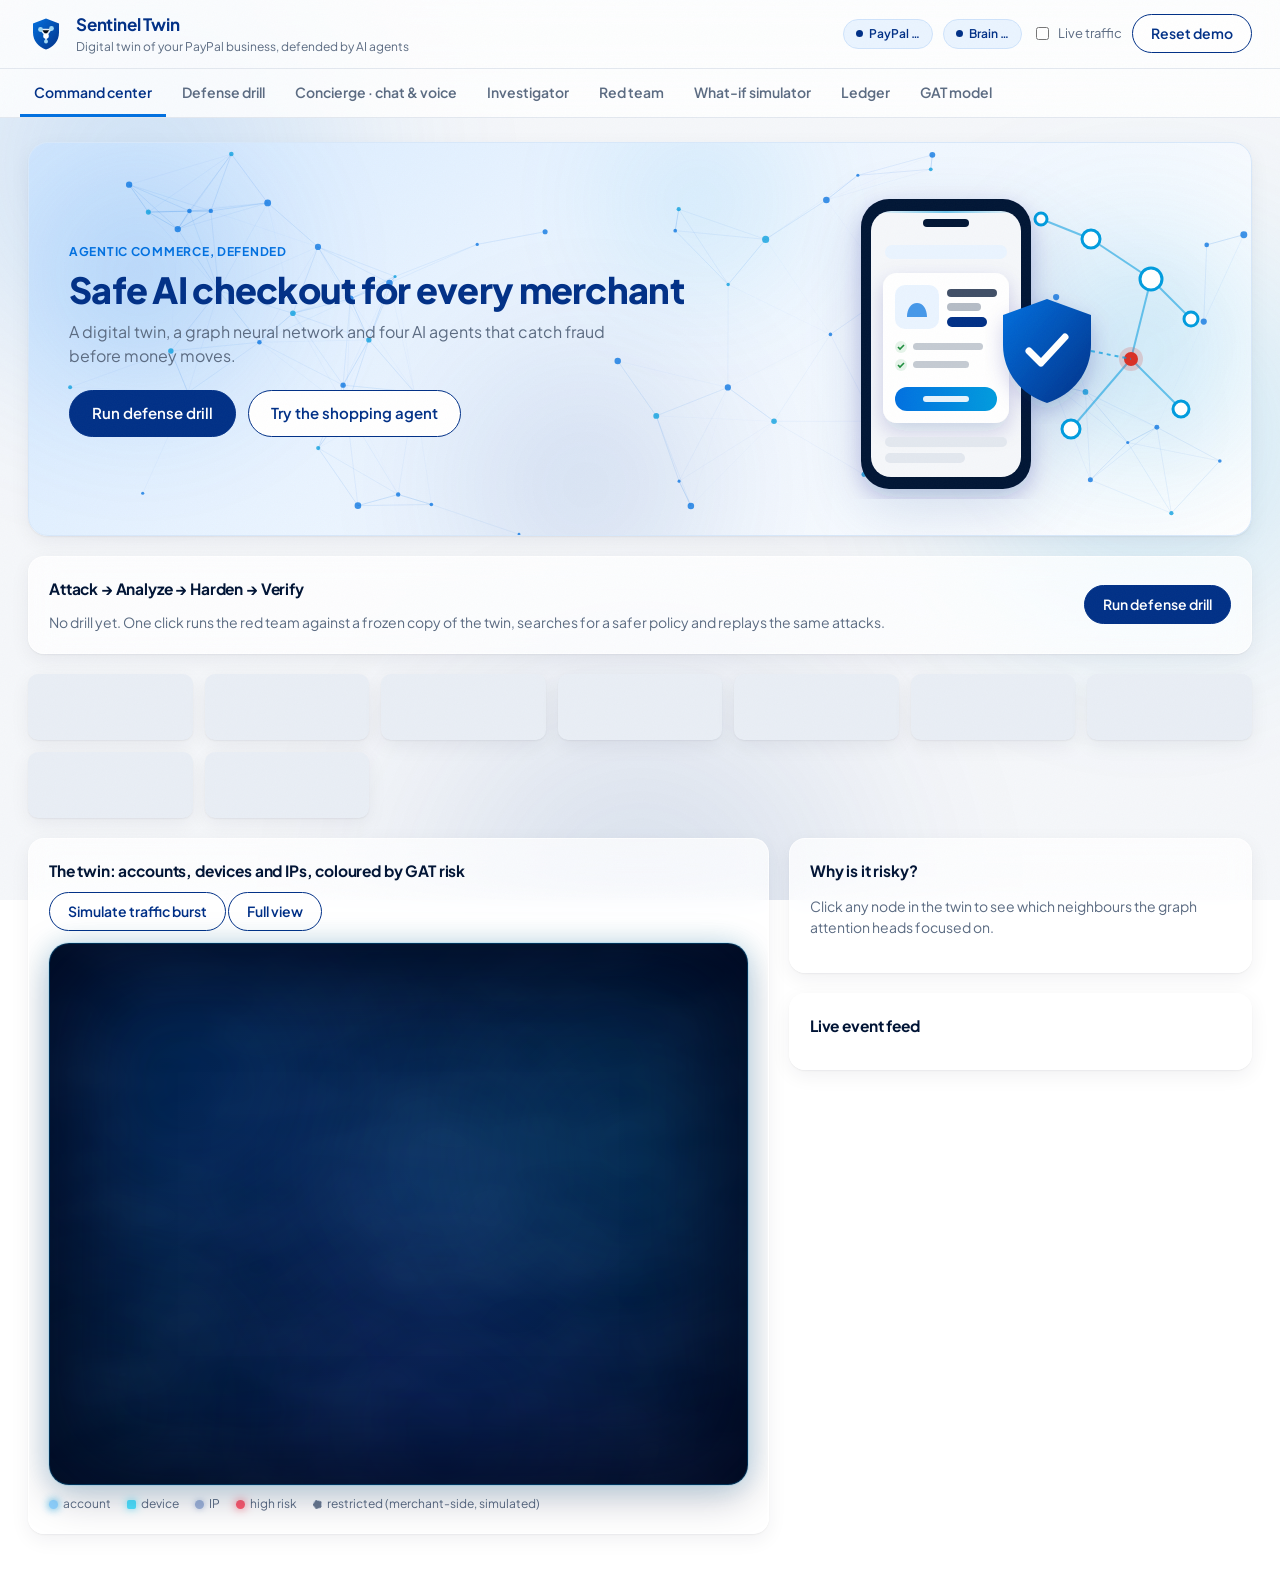
==== static/index.html @ 21243c69 "Twin graph: midnight blue fog panel, luminous nodes, coral mist under fraud rings, settled layout, g" ====
<!doctype html>
<html lang="en">
<head>
<meta charset="utf-8">
<meta name="viewport" content="width=device-width, initial-scale=1">
<title>Sentinel Twin</title>
<link rel="icon" href="data:image/svg+xml,<svg xmlns='http://www.w3.org/2000/svg' viewBox='0 0 32 32'><path d='M16 2 4 6.5v8.2C4 22.3 9.1 28 16 30c6.9-2 12-7.7 12-15.3V6.5Z' fill='%23003087'/><g stroke='%23fff' stroke-width='1.6'><path d='M11 12l5 6 5-7M16 18v5'/></g><g fill='%23009CDE'><circle cx='11' cy='12' r='2.2'/><circle cx='21' cy='11' r='2.2'/><circle cx='16' cy='18' r='2.4'/><circle cx='16' cy='23' r='1.8'/></g></svg>">
<link rel="preconnect" href="https://fonts.googleapis.com"><link rel="preconnect" href="https://fonts.gstatic.com" crossorigin>
<link rel="stylesheet" href="https://fonts.googleapis.com/css2?family=Plus+Jakarta+Sans:wght@400;500;600;700;800&display=swap">
<link rel="stylesheet" href="/static/vendor/ag-grid.css">
<link rel="stylesheet" href="/static/vendor/ag-theme-quartz.css">
<link rel="stylesheet" href="/static/style.css?v=9">
</head>
<body>
<div id="page-smoke" aria-hidden="true"><i></i><i></i><i></i></div>
<header class="top">
  <div class="brand"><svg class="logo" viewBox="0 0 36 36" aria-hidden="true"><defs><linearGradient id="lg-sh" x1="0" y1="0" x2="1" y2="1"><stop offset="0" stop-color="#0070E0"/><stop offset="1" stop-color="#003087"/></linearGradient></defs>
    <path d="M18 2.5 5 7.4v9.2C5 25 10.6 31.3 18 33.5 25.4 31.3 31 25 31 16.6V7.4Z" fill="url(#lg-sh)"/>
    <g stroke="#fff" stroke-width="1.6" stroke-linecap="round" opacity=".9"><path d="M12.5 13.5 18 20l5.5-7.5M18 20v5.5M12.5 13.5h11"/></g>
    <g fill="#9FD8F5"><circle cx="12.5" cy="13.5" r="2.4"/><circle cx="23.5" cy="12.5" r="2.4"/><circle cx="18" cy="25.5" r="2"/></g><circle cx="18" cy="20" r="2.8" fill="#fff"/></svg><div><b>Sentinel Twin</b><small>Digital twin of your PayPal business, defended by AI agents</small></div></div>
  <div class="badges">
    <span id="b-paypal" class="badge">PayPal …</span>
    <span id="b-brain" class="badge">Brain …</span>
    <label class="toggle"><input type="checkbox" id="auto"> Live traffic</label>
    <button class="ghost" id="btn-reset" title="Rebuild the twin from its seed and clear queues, checkouts and policy">Reset demo</button>
  </div>
</header>
<nav class="tabs" id="tabs">
  <button data-tab="command" class="active">Command center</button>
  <button data-tab="drill">Defense drill</button>
  <button data-tab="concierge">Concierge · chat &amp; voice</button>
  <button data-tab="investigator">Investigator</button>
  <button data-tab="redteam">Red team</button>
  <button data-tab="whatif">What-if simulator</button>
  <button data-tab="ledger">Ledger</button>
  <button data-tab="model">GAT model</button>
</nav>
<main>
<!-- COMMAND CENTER -->
<section id="tab-command" class="tab active">
  <div class="hero">
    <div class="hero-bg" aria-hidden="true"><div class="smoke"><i></i><i></i><i></i><i></i></div><canvas id="hero-net"></canvas></div>
    <div class="hero-copy">
      <span class="eyebrow">Agentic commerce, defended</span>
      <h1>Safe AI checkout for every merchant</h1>
      <p class="sub">A digital twin, a graph neural network and four AI agents that catch fraud before money moves.</p>
      <div class="row"><button id="hero-drill">Run defense drill</button><button class="ghost" id="hero-shop">Try the shopping agent</button></div>
      <div id="hero-proof"></div>
    </div>
    <svg class="hero-art" viewBox="0 0 420 320" role="img" aria-label="Illustration: a phone showing a checkout card, protected by a shield linked to a network of nodes">
      <defs>
        <linearGradient id="h-sh" x1="0" y1="0" x2="1" y2="1"><stop offset="0" stop-color="#0070E0"/><stop offset="1" stop-color="#003087"/></linearGradient>
        <linearGradient id="h-btn" x1="0" y1="0" x2="1" y2="0"><stop offset="0" stop-color="#0070E0"/><stop offset="1" stop-color="#009CDE"/></linearGradient>
        <filter id="h-shadow" x="-20%" y="-20%" width="140%" height="140%"><feDropShadow dx="0" dy="8" stdDeviation="10" flood-color="#003087" flood-opacity=".18"/></filter>
      </defs>
      <g stroke="#009CDE" stroke-width="2" opacity=".55" fill="none">
        <path d="M300 60 L360 100 L340 180 L390 230 M360 100 L400 140 M340 180 L280 250 M300 60 L250 40"/>
      </g>
      <g fill="#fff" stroke="#009CDE" stroke-width="3">
        <circle cx="300" cy="60" r="9"/><circle cx="360" cy="100" r="11"/><circle cx="400" cy="140" r="7"/><circle cx="390" cy="230" r="8"/><circle cx="280" cy="250" r="9"/><circle cx="250" cy="40" r="6"/>
      </g>
      <circle cx="340" cy="180" r="12" fill="#D93025" opacity=".18"/><circle cx="340" cy="180" r="7" fill="#D93025"/>
      <g filter="url(#h-shadow)">
        <rect x="70" y="20" width="170" height="290" rx="28" fill="#001435"/>
        <rect x="80" y="32" width="150" height="266" rx="20" fill="#F5F7FA"/>
        <rect x="132" y="40" width="46" height="8" rx="4" fill="#001435"/>
      </g>
      <rect x="94" y="66" width="122" height="14" rx="7" fill="#EAF4FF"/>
      <g filter="url(#h-shadow)"><rect x="92" y="94" width="126" height="150" rx="14" fill="#fff"/></g>
      <rect x="104" y="106" width="44" height="44" rx="10" fill="#EAF4FF"/>
      <path d="M116 138c0-8 4-14 10-14s10 6 10 14z M120 124h12" fill="#0070E0" opacity=".7"/>
      <rect x="156" y="110" width="50" height="8" rx="4" fill="#001435" opacity=".75"/>
      <rect x="156" y="124" width="34" height="8" rx="4" fill="#5B6B82" opacity=".45"/>
      <rect x="156" y="138" width="40" height="10" rx="5" fill="#003087"/>
      <g font-family="Plus Jakarta Sans, sans-serif" font-size="9" fill="#1E8E3E">
        <circle cx="110" cy="168" r="6" fill="#E6F4EA"/><path d="M107 168l2 2 4-4" stroke="#1E8E3E" stroke-width="1.6" fill="none"/>
        <rect x="122" y="164" width="70" height="7" rx="3.5" fill="#5B6B82" opacity=".35"/>
        <circle cx="110" cy="186" r="6" fill="#E6F4EA"/><path d="M107 186l2 2 4-4" stroke="#1E8E3E" stroke-width="1.6" fill="none"/>
        <rect x="122" y="182" width="56" height="7" rx="3.5" fill="#5B6B82" opacity=".35"/>
      </g>
      <rect x="104" y="208" width="102" height="24" rx="12" fill="url(#h-btn)"/>
      <rect x="132" y="217" width="46" height="6" rx="3" fill="#fff" opacity=".9"/>
      <rect x="94" y="258" width="122" height="10" rx="5" fill="#E3E8EF"/>
      <rect x="94" y="274" width="80" height="10" rx="5" fill="#E3E8EF"/>
      <g filter="url(#h-shadow)" transform="translate(212 120)">
        <path d="M44 0 0 16v30c0 28 19 50 44 58 25-8 44-30 44-58V16Z" fill="url(#h-sh)"/>
        <path d="M26 52l12 12 24-26" stroke="#fff" stroke-width="7" stroke-linecap="round" stroke-linejoin="round" fill="none"/>
      </g>
      <path d="M300 172 L340 180" stroke="#009CDE" stroke-width="2" stroke-dasharray="4 4" opacity=".7"/>
    
      <defs><linearGradient id="h-scan" x1="0" y1="0" x2="1" y2="0"><stop offset="0" stop-color="#009CDE" stop-opacity="0"/><stop offset=".5" stop-color="#009CDE" stop-opacity=".55"/><stop offset="1" stop-color="#009CDE" stop-opacity="0"/></linearGradient>
        <clipPath id="h-clip"><rect x="80" y="32" width="150" height="266" rx="20"/></clipPath></defs>
      <g clip-path="url(#h-clip)"><g class="scan"><rect x="80" y="0" width="150" height="34" fill="url(#h-scan)"/><rect x="80" y="17" width="150" height="1.5" fill="#009CDE"/></g></g>
    </svg>
  </div>
  <div class="card" id="loop-card"><div class="skel line"></div><div class="skel line short"></div></div>
  <div class="kpis" id="kpis"><div class="kpi skel"></div><div class="kpi skel"></div><div class="kpi skel"></div><div class="kpi skel"></div><div class="kpi skel"></div><div class="kpi skel"></div><div class="kpi skel"></div><div class="kpi skel"></div><div class="kpi skel"></div></div>
  <div class="grid2">
    <div class="card graphcard">
      <div class="cardhead"><h3>The twin: accounts, devices and IPs, coloured by GAT risk</h3>
        <div><button class="ghost" id="btn-burst">Simulate traffic burst</button> <button class="ghost" id="btn-reset-graph">Full view</button></div></div>
      <div class="graphwrap"><div class="fog" aria-hidden="true"><i></i><i></i><i></i><i></i><i></i></div><svg class="wisp" aria-hidden="true"><filter id="wisp-f"><feTurbulence type="fractalNoise" baseFrequency=".006 .012" numOctaves="3" seed="7"/><feColorMatrix values="0 0 0 0 .25  0 0 0 0 .55  0 0 0 0 1  0 0 0 .55 -.12"/></filter><rect width="100%" height="100%" filter="url(#wisp-f)"/></svg><div id="graph"></div><div class="vignette" aria-hidden="true"></div></div>
      <div class="legend"><span><i class="dot acc"></i>account</span><span><i class="dot dev"></i>device</span><span><i class="dot ip"></i>IP</span><span><i class="dot hot"></i>high risk</span><span><i class="dot frozen"></i>restricted (merchant-side, simulated)</span></div>
    </div>
    <div class="side">
      <div class="card" id="explain-card"><h3>Why is it risky?</h3><p class="muted">Click any node in the twin to see which neighbours the graph attention heads focused on.</p></div>
      <div class="card feedcard"><h3>Live event feed</h3><ul id="feed"></ul></div>
    </div>
  </div>
</section>

<!-- DEFENSE DRILL -->
<section id="tab-drill" class="tab">
  <div class="tabhero"><div><h2>Defense drill</h2><p>Attack a frozen copy of the twin, search for a safer policy, then replay the same attacks to prove it.</p></div><svg viewBox="0 0 170 96" role="img" aria-label="Attacker blocked by a shield, then a check mark">
<circle cx="28" cy="48" r="20" fill="#EAF4FF"/><circle cx="28" cy="40" r="7" fill="#D93025"/><path d="M15 64c2-10 7-14 13-14s11 4 13 14z" fill="#D93025" opacity=".85"/>
<path d="M52 48h22" stroke="#D93025" stroke-width="3" stroke-dasharray="4 4"/><path d="M70 42l8 6-8 6" fill="none" stroke="#D93025" stroke-width="3"/>
<path d="M98 14 78 21v16c0 15 9 26 20 30 11-4 20-15 20-30V21z" fill="#003087"/><path d="M98 22 86 26v11c0 9 5 16 12 19z" fill="#0070E0" opacity=".7"/>
<path d="M120 48h14" stroke="#009CDE" stroke-width="3"/><circle cx="150" cy="48" r="16" fill="#E6F4EA"/><path d="M143 48l5 5 9-10" fill="none" stroke="#1E8E3E" stroke-width="4" stroke-linecap="round" stroke-linejoin="round"/></svg></div>
  <div class="card drill-hero"><div class="cardhead"><div><h3>Defense drill <span class="tag synth">Synthetic attack traffic</span> <span class="tag">Policy hardening</span></h3>
    <p class="muted">One click: the red team attacks a frozen copy of the twin, the simulator searches 216 policies while pricing false positives, then the <b>same</b> seeded attacks are replayed under the winner. Live traffic is untouched until you apply.</p></div>
    <div class="row"><button id="btn-drill" class="big">Run defense drill</button><button class="ghost" id="btn-drill-apply" disabled>Apply hardened policy to live</button><button class="ghost" id="btn-drill-rollback" disabled>Roll back</button></div></div>
    <p class="muted" id="drill-status"></p></div>
  <div class="card drill-step" id="ds-1"><h3>1 · Red team attacks</h3><div id="d-attacks"></div></div>
  <div class="card drill-step" id="ds-2"><h3>2 · Simulator searches</h3><p id="d-search" class="muted"></p><div id="d-cands"></div></div>
  <div class="card drill-step" id="ds-3"><h3>3 · Same attack replayed</h3><div id="d-verify"></div><p id="d-fresh" class="muted"></p></div>
  <div class="card drill-step" id="ds-4"><h3>4 · Scorecard</h3><div class="kpis big" id="d-kpis"></div>
    <div class="drill-chart"><canvas id="d-chart" height="200"></canvas></div>
    <p class="muted">Remaining leak: synthetic-identity warm-up orders under $60 look like normal shopping; catching them would cost more good customers than they're worth.</p></div>
  <div class="card drill-step" id="ds-5"><h3>5 · Why a graph? Rules only vs GAT</h3>
    <p class="muted">The same orders replayed through three engines. Intercepted = blocked or sent to review. Synthetic attack traffic.</p>
    <div id="d-engines"></div>
    <div class="drill-chart"><canvas id="d-cmp-chart" height="220"></canvas></div>
    <div id="d-byattack"></div><p class="muted" id="d-auc"></p></div>
</section>

<!-- CONCIERGE -->
<section id="tab-concierge" class="tab">
  <div class="tabhero"><div><h2>Concierge · chat & voice</h2><p>Shop and pay with PayPal in ten Indian languages. Spending limits are enforced in code, not by the model.</p></div><svg viewBox="0 0 170 96" role="img" aria-label="Chat bubble with Indian language glyphs and a shopping bag">
<path d="M12 14h96a12 12 0 0 1 12 12v34a12 12 0 0 1-12 12H48l-18 16v-16H12A12 12 0 0 1 0 60V26a12 12 0 0 1 12-12z" fill="#0070E0" transform="translate(4 0)"/>
<text x="20" y="52" font-family="Noto Sans, sans-serif" font-size="22" font-weight="700" fill="#fff">अ த ক</text>
<path d="M124 38h36l-4 46h-28z" fill="#003087"/><path d="M134 38v-6a8 8 0 0 1 16 0v6" fill="none" stroke="#003087" stroke-width="3.5"/><circle cx="142" cy="60" r="6" fill="#009CDE"/></svg></div>
  <div class="grid2">
    <div class="card chat">
      <div class="cardhead"><h3>Talk to Sentinel</h3>
        <div class="row"><select id="lang"></select>
        <label class="toggle"><input type="checkbox" id="speak" checked> Speak replies</label></div></div>
      <div id="messages"></div>
      <div id="paypal-slot"></div>
      <div class="composer">
        <button id="mic" class="mic" title="Hold to talk">🎙</button>
        <input id="msg" placeholder="Try: buy a gift for a coffee lover under $40 · or · investigate the riskiest account · or · run the red team">
        <button id="send">Send</button>
      </div>
      <div class="chips" id="chips"></div>
    </div>
    <div class="side">
      <div class="card"><h3>Spending mandate <small class="muted">enforced in code, not by the model</small></h3>
        <div class="form">
          <label>Per-order limit $<input type="number" id="m-order"></label>
          <label>Monthly budget $<input type="number" id="m-budget"></label>
          <label>Blocked categories<input id="m-blocked"></label>
          <div class="row"><button id="m-save" class="ghost">Save mandate</button><span id="m-spent" class="muted"></span></div>
        </div>
      </div>
      <div class="card"><h3>Agent trace</h3><ol id="trace" class="trace"></ol></div>
    </div>
  </div>
</section>

<!-- INVESTIGATOR -->
<section id="tab-investigator" class="tab">
  <div class="tabhero"><div><h2>Investigator</h2><p>An AI analyst that follows shared devices and IPs through the graph and proposes actions for human approval.</p></div><svg viewBox="0 0 170 96" role="img" aria-label="Magnifier over connected nodes">
<g stroke="#009CDE" stroke-width="2" opacity=".7"><path d="M20 30 50 50 30 75M50 50 85 30 110 55M85 30 75 12M110 55 140 40"/></g>
<g fill="#fff" stroke="#0070E0" stroke-width="2.5"><circle cx="20" cy="30" r="6"/><circle cx="30" cy="75" r="6"/><circle cx="75" cy="12" r="5"/><circle cx="140" cy="40" r="6"/></g>
<circle cx="50" cy="50" r="7" fill="#D93025"/><circle cx="85" cy="30" r="7" fill="#D93025"/><circle cx="110" cy="55" r="6" fill="#0070E0"/>
<circle cx="80" cy="42" r="26" fill="#EAF4FF" fill-opacity=".55" stroke="#003087" stroke-width="5"/><path d="M99 61l22 22" stroke="#003087" stroke-width="9" stroke-linecap="round"/></svg></div>
  <div class="grid2">
    <div class="card"><div class="cardhead"><h3>Accounts ranked by GAT risk</h3>
      <button id="btn-investigate-top">Investigate riskiest</button></div>
      <div id="acc-grid" class="ag-theme-quartz gridbox"></div></div>
    <div class="side">
      <div class="card"><div class="cardhead"><h3>Review queue <small class="muted">human approval</small></h3>
        <label class="toggle">Reviewer <input id="reviewer" value="merchant" style="width:110px"></label></div>
        <p class="muted">The investigator only proposes refunds and merchant-side restrictions (simulated in the twin, not a PayPal account freeze). Held agent checkouts wait here too. Nothing runs until you approve.</p>
        <div id="review-queue"></div>
        <details><summary class="muted">Audit trail</summary><div id="review-audit"></div></details></div>
      <div class="card"><h3>Case reports</h3><div id="cases"></div></div>
      <div class="card"><h3>Investigator trace</h3><ol id="inv-trace" class="trace"></ol></div>
    </div>
  </div>
</section>

<!-- RED TEAM -->
<section id="tab-redteam" class="tab">
  <div class="tabhero"><div><h2>Adaptive red team</h2><p>An attacker agent that probes the twin, learns what was intercepted and changes tactics. Synthetic traffic only.</p></div><svg viewBox="0 0 170 96" role="img" aria-label="Hooded figure next to a target">
<circle cx="120" cy="48" r="38" fill="none" stroke="#D93025" stroke-width="2" opacity=".35"/><circle cx="120" cy="48" r="26" fill="none" stroke="#D93025" stroke-width="2" opacity=".55"/><circle cx="120" cy="48" r="13" fill="none" stroke="#D93025" stroke-width="2.5"/><circle cx="120" cy="48" r="4" fill="#D93025"/>
<path d="M120 4v14M120 78v14M76 48h14M150 48h14" stroke="#D93025" stroke-width="2"/>
<path d="M18 92c0-26 10-40 26-46-10-4-14-14-12-24 2-12 12-18 22-18s20 6 22 18c2 10-2 20-12 24 16 6 26 20 26 46z" fill="#003087"/>
<ellipse cx="54" cy="30" rx="11" ry="13" fill="#001435"/><circle cx="50" cy="31" r="1.8" fill="#009CDE"/><circle cx="58" cy="31" r="1.8" fill="#009CDE"/></svg></div>
  <div class="card"><div class="cardhead"><h3>Adaptive red team <span class="tag synth">Synthetic attack traffic</span></h3>
    <div><button id="btn-campaign">Launch adaptive campaign</button></div></div>
    <p class="muted">The red team attacks a sandboxed fork of the twin, watches what got intercepted (blocked or sent to review), then changes tactics to evade. Nothing touches live state.</p>
    <div class="kpis" id="rt-score"></div>
  </div>
  <div class="grid2">
    <div class="card"><h3>Attack playbooks <small class="muted">tune and fire one by hand</small></h3><div id="attacks" class="attacks"></div>
      <h3>Results</h3><div id="rt-grid" class="ag-theme-quartz gridbox small"></div></div>
    <div class="side">
      <div class="card"><h3>Red team report</h3><div id="rt-report" class="report muted">No campaign yet.</div>
        <button class="ghost" id="btn-to-whatif">Test a hardened policy in the what-if simulator →</button></div>
      <div class="card"><h3>Red team trace</h3><ol id="rt-trace" class="trace"></ol></div>
    </div>
  </div>
</section>

<!-- WHAT IF -->
<section id="tab-whatif" class="tab">
  <div class="tabhero"><div><h2>What-if simulator</h2><p>Replay traffic and attacks under a proposed policy before you touch the live one.</p></div><svg viewBox="0 0 170 96" role="img" aria-label="Policy sliders next to a bar chart">
<g stroke="#CBD5E1" stroke-width="4" stroke-linecap="round"><path d="M10 22h60M10 48h60M10 74h60"/></g>
<g stroke="#0070E0" stroke-width="4" stroke-linecap="round"><path d="M10 22h38M10 48h18M10 74h48"/></g>
<g fill="#fff" stroke="#003087" stroke-width="3"><circle cx="48" cy="22" r="6"/><circle cx="28" cy="48" r="6"/><circle cx="58" cy="74" r="6"/></g>
<rect x="88" y="10" width="76" height="78" rx="10" fill="#fff" stroke="#EAF4FF" stroke-width="2"/>
<rect x="98" y="52" width="10" height="28" rx="3" fill="#003087"/><rect x="112" y="40" width="10" height="40" rx="3" fill="#009CDE"/><rect x="128" y="58" width="10" height="22" rx="3" fill="#003087"/><rect x="142" y="26" width="10" height="54" rx="3" fill="#009CDE"/></svg></div>
  <div class="grid2">
    <div class="card"><h3>Policy under test</h3>
      <div class="form" id="policy-form"></div>
      <label class="toggle"><input type="checkbox" id="wi-rt" checked> Include the latest red-team attack traffic</label>
      <div class="row"><button id="btn-whatif">Run simulation on the twin</button><button class="ghost" id="btn-apply">Apply to live policy</button></div>
      <p class="muted" id="wi-note"></p>
    </div>
    <div class="card"><h3>Current vs proposed policy</h3><canvas id="wi-chart" height="220"></canvas><div class="kpis" id="wi-kpis"></div></div>
  </div>
</section>

<!-- LEDGER -->
<section id="tab-ledger" class="tab">
  <div class="tabhero"><div><h2>Ledger</h2><p>Every order mirrored into the twin, every agent checkout and every PayPal API call.</p></div><svg viewBox="0 0 170 96" role="img" aria-label="A stack of receipts">
<g transform="translate(40 6)"><rect x="16" y="0" width="70" height="80" rx="8" fill="#EAF4FF" stroke="#009CDE" stroke-width="2" transform="rotate(8 50 40)"/>
<rect x="8" y="4" width="70" height="80" rx="8" fill="#fff" stroke="#009CDE" stroke-width="2" transform="rotate(-5 43 44)"/>
<rect x="12" y="6" width="70" height="82" rx="8" fill="#fff" stroke="#0070E0" stroke-width="2.5"/>
<rect x="22" y="18" width="36" height="6" rx="3" fill="#003087"/><g fill="#CBD5E1"><rect x="22" y="32" width="50" height="5" rx="2.5"/><rect x="22" y="43" width="44" height="5" rx="2.5"/><rect x="22" y="54" width="48" height="5" rx="2.5"/></g>
<rect x="22" y="68" width="30" height="8" rx="4" fill="#0070E0"/><circle cx="66" cy="72" r="8" fill="#E6F4EA"/><path d="M62 72l3 3 5-6" fill="none" stroke="#1E8E3E" stroke-width="2.5"/></g></svg></div>
  <div class="card"><div class="cardhead"><h3>Orders mirrored in the twin</h3><input id="ord-filter" placeholder="Filter…"></div>
    <div id="ord-grid" class="ag-theme-quartz gridbox tall"></div></div>
  <div class="grid2">
    <div class="card"><h3>PayPal checkouts created by the agent</h3><div id="co-grid" class="ag-theme-quartz gridbox small"></div></div>
    <div class="card"><h3>PayPal API calls</h3><div id="api-grid" class="ag-theme-quartz gridbox small"></div></div>
  </div>
</section>

<!-- MODEL -->
<section id="tab-model" class="tab">
  <div class="grid2">
    <div class="card"><div class="cardhead"><h3>Graph attention network</h3><button class="ghost" id="btn-retrain">Retrain on the live twin</button></div>
      <div class="kpis" id="model-kpis"></div>
      <canvas id="train-chart" height="200"></canvas></div>
    <div class="card"><h3>How it works</h3>
      <ol class="explain">
        <li><b>Mirror.</b> Every buyer, device, IP and merchant becomes a node. Orders from PayPal checkout and webhooks add edges, so the twin is always a copy of the live business.</li>
        <li><b>Attend.</b> A 2-layer GAT (4 attention heads, then 1) learns how much each neighbour matters. A new account sharing a device with a known ring lights up even if it looks clean on its own.</li>
        <li><b>Decide.</b> GAT risk is combined with transaction signals (new device, geo mismatch, spend spike, velocity) into approve, review or block before the PayPal order is created.</li>
        <li><b>Attack.</b> The red team forks the twin and adapts attacks until something gets through.</li>
        <li><b>Rehearse.</b> The what-if simulator replays traffic and attacks under a proposed policy, so you change the real one with evidence.</li>
      </ol>
      <p class="muted">Written from scratch in NumPy with hand-derived backprop; tests check every gradient against finite differences.</p>
    </div>
  </div>
</section>
</main>
<div id="modal" class="modal" hidden><div class="modal-box"><div class="cardhead"><h3 id="modal-title">Decision receipt</h3>
  <button class="ghost" id="modal-close">Close</button></div><div id="modal-body"></div></div></div>
<script src="/static/vendor/vis-network.min.js"></script>
<script src="/static/vendor/ag-grid-community.min.js"></script>
<script src="/static/vendor/chart.umd.min.js"></script>
<script src="/static/vendor/marked.min.js"></script>
<script src="/static/vendor/purify.min.js"></script>
<script src="/static/app.js?v=9"></script>
<script src="/static/drill.js?v=9"></script>
<script src="/static/receipts.js?v=9"></script>
<script src="/static/review.js?v=9"></script>
<script src="/static/fx.js?v=9"></script>
</body>
</html>
---- static/vendor/ag-grid.css ----
body {
  --ag-legacy-styles-loaded: "true";
}

.ag-icon {
  font-family: var(--ag-icon-font-family);
  font-weight: var(--ag-icon-font-weight);
  color: var(--ag-icon-font-color);
  font-size: var(--ag-icon-size);
  line-height: var(--ag-icon-size);
  font-style: normal;
  font-variant: normal;
  text-transform: none;
  -webkit-font-smoothing: antialiased;
  -moz-osx-font-smoothing: grayscale;
  width: var(--ag-icon-size);
  height: var(--ag-icon-size);
  position: relative;
}
.ag-icon::before {
  content: "";
  font-family: inherit;
}
.ag-icon::after {
  background: transparent var(--ag-icon-image, none) center/contain no-repeat;
  display: var(--ag-icon-image-display);
  opacity: var(--ag-icon-image-opacity, 0.9);
  position: absolute;
  inset: 0;
  content: "";
}

.ag-icon-aggregation {
  font-family: var(--ag-icon-font-family-aggregation, var(--ag-icon-font-family));
  font-weight: var(--ag-icon-font-weight-aggregation, var(--ag-icon-font-weight));
  color: var(--ag-icon-font-color-aggregation, var(--ag-icon-font-color));
}

.ag-icon-aggregation::before {
  content: var(--ag-icon-font-code-aggregation, "\f101");
  display: var(--ag-icon-font-display-aggregation, var(--ag-icon-font-display));
}

.ag-icon-aggregation::after {
  background-image: var(--ag-icon-image-aggregation, var(--ag-icon-image));
  display: var(--ag-icon-image-display-aggregation, var(--ag-icon-image-display));
  opacity: var(--ag-icon-image-opacity-aggregation, var(--ag-icon-image-opacity, 0.9));
}

.ag-icon-arrows {
  font-family: var(--ag-icon-font-family-arrows, var(--ag-icon-font-family));
  font-weight: var(--ag-icon-font-weight-arrows, var(--ag-icon-font-weight));
  color: var(--ag-icon-font-color-arrows, var(--ag-icon-font-color));
}

.ag-icon-arrows::before {
  content: var(--ag-icon-font-code-arrows, "\f102");
  display: var(--ag-icon-font-display-arrows, var(--ag-icon-font-display));
}

.ag-icon-arrows::after {
  background-image: var(--ag-icon-image-arrows, var(--ag-icon-image));
  display: var(--ag-icon-image-display-arrows, var(--ag-icon-image-display));
  opacity: var(--ag-icon-image-opacity-arrows, var(--ag-icon-image-opacity, 0.9));
}

.ag-icon-asc {
  font-family: var(--ag-icon-font-family-asc, var(--ag-icon-font-family));
  font-weight: var(--ag-icon-font-weight-asc, var(--ag-icon-font-weight));
  color: var(--ag-icon-font-color-asc, var(--ag-icon-font-color));
}

.ag-icon-asc::before {
  content: var(--ag-icon-font-code-asc, "\f103");
  display: var(--ag-icon-font-display-asc, var(--ag-icon-font-display));
}

.ag-icon-asc::after {
  background-image: var(--ag-icon-image-asc, var(--ag-icon-image));
  display: var(--ag-icon-image-display-asc, var(--ag-icon-image-display));
  opacity: var(--ag-icon-image-opacity-asc, var(--ag-icon-image-opacity, 0.9));
}

.ag-icon-cancel {
  font-family: var(--ag-icon-font-family-cancel, var(--ag-icon-font-family));
  font-weight: var(--ag-icon-font-weight-cancel, var(--ag-icon-font-weight));
  color: var(--ag-icon-font-color-cancel, var(--ag-icon-font-color));
}

.ag-icon-cancel::before {
  content: var(--ag-icon-font-code-cancel, "\f104");
  display: var(--ag-icon-font-display-cancel, var(--ag-icon-font-display));
}

.ag-icon-cancel::after {
  background-image: var(--ag-icon-image-cancel, var(--ag-icon-image));
  display: var(--ag-icon-image-display-cancel, var(--ag-icon-image-display));
  opacity: var(--ag-icon-image-opacity-cancel, var(--ag-icon-image-opacity, 0.9));
}

.ag-icon-chart {
  font-family: var(--ag-icon-font-family-chart, var(--ag-icon-font-family));
  font-weight: var(--ag-icon-font-weight-chart, var(--ag-icon-font-weight));
  color: var(--ag-icon-font-color-chart, var(--ag-icon-font-color));
}

.ag-icon-chart::before {
  content: var(--ag-icon-font-code-chart, "\f105");
  display: var(--ag-icon-font-display-chart, var(--ag-icon-font-display));
}

.ag-icon-chart::after {
  background-image: var(--ag-icon-image-chart, var(--ag-icon-image));
  display: var(--ag-icon-image-display-chart, var(--ag-icon-image-display));
  opacity: var(--ag-icon-image-opacity-chart, var(--ag-icon-image-opacity, 0.9));
}

.ag-icon-checkbox-checked {
  font-family: var(--ag-icon-font-family-checkbox-checked, var(--ag-icon-font-family));
  font-weight: var(--ag-icon-font-weight-checkbox-checked, var(--ag-icon-font-weight));
  color: var(--ag-icon-font-color-checkbox-checked, var(--ag-icon-font-color));
}

.ag-icon-checkbox-checked::before {
  content: var(--ag-icon-font-code-checkbox-checked, "\f106");
  display: var(--ag-icon-font-display-checkbox-checked, var(--ag-icon-font-display));
}

.ag-icon-checkbox-checked::after {
  background-image: var(--ag-icon-image-checkbox-checked, var(--ag-icon-image));
  display: var(--ag-icon-image-display-checkbox-checked, var(--ag-icon-image-display));
  opacity: var(--ag-icon-image-opacity-checkbox-checked, var(--ag-icon-image-opacity, 0.9));
}

.ag-icon-checkbox-indeterminate {
  font-family: var(--ag-icon-font-family-checkbox-indeterminate, var(--ag-icon-font-family));
  font-weight: var(--ag-icon-font-weight-checkbox-indeterminate, var(--ag-icon-font-weight));
  color: var(--ag-icon-font-color-checkbox-indeterminate, var(--ag-icon-font-color));
}

.ag-icon-checkbox-indeterminate::before {
  content: var(--ag-icon-font-code-checkbox-indeterminate, "\f107");
  display: var(--ag-icon-font-display-checkbox-indeterminate, var(--ag-icon-font-display));
}

.ag-icon-checkbox-indeterminate::after {
  background-image: var(--ag-icon-image-checkbox-indeterminate, var(--ag-icon-image));
  display: var(--ag-icon-image-display-checkbox-indeterminate, var(--ag-icon-image-display));
  opacity: var(--ag-icon-image-opacity-checkbox-indeterminate, var(--ag-icon-image-opacity, 0.9));
}

.ag-icon-checkbox-unchecked {
  font-family: var(--ag-icon-font-family-checkbox-unchecked, var(--ag-icon-font-family));
  font-weight: var(--ag-icon-font-weight-checkbox-unchecked, var(--ag-icon-font-weight));
  color: var(--ag-icon-font-color-checkbox-unchecked, var(--ag-icon-font-color));
}

.ag-icon-checkbox-unchecked::before {
  content: var(--ag-icon-font-code-checkbox-unchecked, "\f108");
  display: var(--ag-icon-font-display-checkbox-unchecked, var(--ag-icon-font-display));
}

.ag-icon-checkbox-unchecked::after {
  background-image: var(--ag-icon-image-checkbox-unchecked, var(--ag-icon-image));
  display: var(--ag-icon-image-display-checkbox-unchecked, var(--ag-icon-image-display));
  opacity: var(--ag-icon-image-opacity-checkbox-unchecked, var(--ag-icon-image-opacity, 0.9));
}

.ag-icon-color-picker {
  font-family: var(--ag-icon-font-family-color-picker, var(--ag-icon-font-family));
  font-weight: var(--ag-icon-font-weight-color-picker, var(--ag-icon-font-weight));
  color: var(--ag-icon-font-color-color-picker, var(--ag-icon-font-color));
}

.ag-icon-color-picker::before {
  content: var(--ag-icon-font-code-color-picker, "\f109");
  display: var(--ag-icon-font-display-color-picker, var(--ag-icon-font-display));
}

.ag-icon-color-picker::after {
  background-image: var(--ag-icon-image-color-picker, var(--ag-icon-image));
  display: var(--ag-icon-image-display-color-picker, var(--ag-icon-image-display));
  opacity: var(--ag-icon-image-opacity-color-picker, var(--ag-icon-image-opacity, 0.9));
}

.ag-icon-columns {
  font-family: var(--ag-icon-font-family-columns, var(--ag-icon-font-family));
  font-weight: var(--ag-icon-font-weight-columns, var(--ag-icon-font-weight));
  color: var(--ag-icon-font-color-columns, var(--ag-icon-font-color));
}

.ag-icon-columns::before {
  content: var(--ag-icon-font-code-columns, "\f10a");
  display: var(--ag-icon-font-display-columns, var(--ag-icon-font-display));
}

.ag-icon-columns::after {
  background-image: var(--ag-icon-image-columns, var(--ag-icon-image));
  display: var(--ag-icon-image-display-columns, var(--ag-icon-image-display));
  opacity: var(--ag-icon-image-opacity-columns, var(--ag-icon-image-opacity, 0.9));
}

.ag-icon-contracted {
  font-family: var(--ag-icon-font-family-contracted, var(--ag-icon-font-family));
  font-weight: var(--ag-icon-font-weight-contracted, var(--ag-icon-font-weight));
  color: var(--ag-icon-font-color-contracted, var(--ag-icon-font-color));
}

.ag-icon-contracted::before {
  content: var(--ag-icon-font-code-contracted, "\f10b");
  display: var(--ag-icon-font-display-contracted, var(--ag-icon-font-display));
}

.ag-icon-contracted::after {
  background-image: var(--ag-icon-image-contracted, var(--ag-icon-image));
  display: var(--ag-icon-image-display-contracted, var(--ag-icon-image-display));
  opacity: var(--ag-icon-image-opacity-contracted, var(--ag-icon-image-opacity, 0.9));
}

.ag-icon-copy {
  font-family: var(--ag-icon-font-family-copy, var(--ag-icon-font-family));
  font-weight: var(--ag-icon-font-weight-copy, var(--ag-icon-font-weight));
  color: var(--ag-icon-font-color-copy, var(--ag-icon-font-color));
}

.ag-icon-copy::before {
  content: var(--ag-icon-font-code-copy, "\f10c");
  display: var(--ag-icon-font-display-copy, var(--ag-icon-font-display));
}

.ag-icon-copy::after {
  background-image: var(--ag-icon-image-copy, var(--ag-icon-image));
  display: var(--ag-icon-image-display-copy, var(--ag-icon-image-display));
  opacity: var(--ag-icon-image-opacity-copy, var(--ag-icon-image-opacity, 0.9));
}

.ag-icon-cross {
  font-family: var(--ag-icon-font-family-cross, var(--ag-icon-font-family));
  font-weight: var(--ag-icon-font-weight-cross, var(--ag-icon-font-weight));
  color: var(--ag-icon-font-color-cross, var(--ag-icon-font-color));
}

.ag-icon-cross::before {
  content: var(--ag-icon-font-code-cross, "\f10d");
  display: var(--ag-icon-font-display-cross, var(--ag-icon-font-display));
}

.ag-icon-cross::after {
  background-image: var(--ag-icon-image-cross, var(--ag-icon-image));
  display: var(--ag-icon-image-display-cross, var(--ag-icon-image-display));
  opacity: var(--ag-icon-image-opacity-cross, var(--ag-icon-image-opacity, 0.9));
}

.ag-icon-csv {
  font-family: var(--ag-icon-font-family-csv, var(--ag-icon-font-family));
  font-weight: var(--ag-icon-font-weight-csv, var(--ag-icon-font-weight));
  color: var(--ag-icon-font-color-csv, var(--ag-icon-font-color));
}

.ag-icon-csv::before {
  content: var(--ag-icon-font-code-csv, "\f10e");
  display: var(--ag-icon-font-display-csv, var(--ag-icon-font-display));
}

.ag-icon-csv::after {
  background-image: var(--ag-icon-image-csv, var(--ag-icon-image));
  display: var(--ag-icon-image-display-csv, var(--ag-icon-image-display));
  opacity: var(--ag-icon-image-opacity-csv, var(--ag-icon-image-opacity, 0.9));
}

.ag-icon-cut {
  font-family: var(--ag-icon-font-family-cut, var(--ag-icon-font-family));
  font-weight: var(--ag-icon-font-weight-cut, var(--ag-icon-font-weight));
  color: var(--ag-icon-font-color-cut, var(--ag-icon-font-color));
}

.ag-icon-cut::before {
  content: var(--ag-icon-font-code-cut, "\f10f");
  display: var(--ag-icon-font-display-cut, var(--ag-icon-font-display));
}

.ag-icon-cut::after {
  background-image: var(--ag-icon-image-cut, var(--ag-icon-image));
  display: var(--ag-icon-image-display-cut, var(--ag-icon-image-display));
  opacity: var(--ag-icon-image-opacity-cut, var(--ag-icon-image-opacity, 0.9));
}

.ag-icon-desc {
  font-family: var(--ag-icon-font-family-desc, var(--ag-icon-font-family));
  font-weight: var(--ag-icon-font-weight-desc, var(--ag-icon-font-weight));
  color: var(--ag-icon-font-color-desc, var(--ag-icon-font-color));
}

.ag-icon-desc::before {
  content: var(--ag-icon-font-code-desc, "\f110");
  display: var(--ag-icon-font-display-desc, var(--ag-icon-font-display));
}

.ag-icon-desc::after {
  background-image: var(--ag-icon-image-desc, var(--ag-icon-image));
  display: var(--ag-icon-image-display-desc, var(--ag-icon-image-display));
  opacity: var(--ag-icon-image-opacity-desc, var(--ag-icon-image-opacity, 0.9));
}

.ag-icon-excel {
  font-family: var(--ag-icon-font-family-excel, var(--ag-icon-font-family));
  font-weight: var(--ag-icon-font-weight-excel, var(--ag-icon-font-weight));
  color: var(--ag-icon-font-color-excel, var(--ag-icon-font-color));
}

.ag-icon-excel::before {
  content: var(--ag-icon-font-code-excel, "\f111");
  display: var(--ag-icon-font-display-excel, var(--ag-icon-font-display));
}

.ag-icon-excel::after {
  background-image: var(--ag-icon-image-excel, var(--ag-icon-image));
  display: var(--ag-icon-image-display-excel, var(--ag-icon-image-display));
  opacity: var(--ag-icon-image-opacity-excel, var(--ag-icon-image-opacity, 0.9));
}

.ag-icon-expanded {
  font-family: var(--ag-icon-font-family-expanded, var(--ag-icon-font-family));
  font-weight: var(--ag-icon-font-weight-expanded, var(--ag-icon-font-weight));
  color: var(--ag-icon-font-color-expanded, var(--ag-icon-font-color));
}

.ag-icon-expanded::before {
  content: var(--ag-icon-font-code-expanded, "\f112");
  display: var(--ag-icon-font-display-expanded, var(--ag-icon-font-display));
}

.ag-icon-expanded::after {
  background-image: var(--ag-icon-image-expanded, var(--ag-icon-image));
  display: var(--ag-icon-image-display-expanded, var(--ag-icon-image-display));
  opacity: var(--ag-icon-image-opacity-expanded, var(--ag-icon-image-opacity, 0.9));
}

.ag-icon-eye-slash {
  font-family: var(--ag-icon-font-family-eye-slash, var(--ag-icon-font-family));
  font-weight: var(--ag-icon-font-weight-eye-slash, var(--ag-icon-font-weight));
  color: var(--ag-icon-font-color-eye-slash, var(--ag-icon-font-color));
}

.ag-icon-eye-slash::before {
  content: var(--ag-icon-font-code-eye-slash, "\f113");
  display: var(--ag-icon-font-display-eye-slash, var(--ag-icon-font-display));
}

.ag-icon-eye-slash::after {
  background-image: var(--ag-icon-image-eye-slash, var(--ag-icon-image));
  display: var(--ag-icon-image-display-eye-slash, var(--ag-icon-image-display));
  opacity: var(--ag-icon-image-opacity-eye-slash, var(--ag-icon-image-opacity, 0.9));
}

.ag-icon-eye {
  font-family: var(--ag-icon-font-family-eye, var(--ag-icon-font-family));
  font-weight: var(--ag-icon-font-weight-eye, var(--ag-icon-font-weight));
  color: var(--ag-icon-font-color-eye, var(--ag-icon-font-color));
}

.ag-icon-eye::before {
  content: var(--ag-icon-font-code-eye, "\f114");
  display: var(--ag-icon-font-display-eye, var(--ag-icon-font-display));
}

.ag-icon-eye::after {
  background-image: var(--ag-icon-image-eye, var(--ag-icon-image));
  display: var(--ag-icon-image-display-eye, var(--ag-icon-image-display));
  opacity: var(--ag-icon-image-opacity-eye, var(--ag-icon-image-opacity, 0.9));
}

.ag-icon-filter {
  font-family: var(--ag-icon-font-family-filter, var(--ag-icon-font-family));
  font-weight: var(--ag-icon-font-weight-filter, var(--ag-icon-font-weight));
  color: var(--ag-icon-font-color-filter, var(--ag-icon-font-color));
}

.ag-icon-filter::before {
  content: var(--ag-icon-font-code-filter, "\f115");
  display: var(--ag-icon-font-display-filter, var(--ag-icon-font-display));
}

.ag-icon-filter::after {
  background-image: var(--ag-icon-image-filter, var(--ag-icon-image));
  display: var(--ag-icon-image-display-filter, var(--ag-icon-image-display));
  opacity: var(--ag-icon-image-opacity-filter, var(--ag-icon-image-opacity, 0.9));
}

.ag-icon-first {
  font-family: var(--ag-icon-font-family-first, var(--ag-icon-font-family));
  font-weight: var(--ag-icon-font-weight-first, var(--ag-icon-font-weight));
  color: var(--ag-icon-font-color-first, var(--ag-icon-font-color));
}

.ag-icon-first::before {
  content: var(--ag-icon-font-code-first, "\f116");
  display: var(--ag-icon-font-display-first, var(--ag-icon-font-display));
}

.ag-icon-first::after {
  background-image: var(--ag-icon-image-first, var(--ag-icon-image));
  display: var(--ag-icon-image-display-first, var(--ag-icon-image-display));
  opacity: var(--ag-icon-image-opacity-first, var(--ag-icon-image-opacity, 0.9));
}

.ag-icon-grip {
  font-family: var(--ag-icon-font-family-grip, var(--ag-icon-font-family));
  font-weight: var(--ag-icon-font-weight-grip, var(--ag-icon-font-weight));
  color: var(--ag-icon-font-color-grip, var(--ag-icon-font-color));
}

.ag-icon-grip::before {
  content: var(--ag-icon-font-code-grip, "\f117");
  display: var(--ag-icon-font-display-grip, var(--ag-icon-font-display));
}

.ag-icon-grip::after {
  background-image: var(--ag-icon-image-grip, var(--ag-icon-image));
  display: var(--ag-icon-image-display-grip, var(--ag-icon-image-display));
  opacity: var(--ag-icon-image-opacity-grip, var(--ag-icon-image-opacity, 0.9));
}

.ag-icon-group {
  font-family: var(--ag-icon-font-family-group, var(--ag-icon-font-family));
  font-weight: var(--ag-icon-font-weight-group, var(--ag-icon-font-weight));
  color: var(--ag-icon-font-color-group, var(--ag-icon-font-color));
}

.ag-icon-group::before {
  content: var(--ag-icon-font-code-group, "\f118");
  display: var(--ag-icon-font-display-group, var(--ag-icon-font-display));
}

.ag-icon-group::after {
  background-image: var(--ag-icon-image-group, var(--ag-icon-image));
  display: var(--ag-icon-image-display-group, var(--ag-icon-image-display));
  opacity: var(--ag-icon-image-opacity-group, var(--ag-icon-image-opacity, 0.9));
}

.ag-icon-last {
  font-family: var(--ag-icon-font-family-last, var(--ag-icon-font-family));
  font-weight: var(--ag-icon-font-weight-last, var(--ag-icon-font-weight));
  color: var(--ag-icon-font-color-last, var(--ag-icon-font-color));
}

.ag-icon-last::before {
  content: var(--ag-icon-font-code-last, "\f119");
  display: var(--ag-icon-font-display-last, var(--ag-icon-font-display));
}

.ag-icon-last::after {
  background-image: var(--ag-icon-image-last, var(--ag-icon-image));
  display: var(--ag-icon-image-display-last, var(--ag-icon-image-display));
  opacity: var(--ag-icon-image-opacity-last, var(--ag-icon-image-opacity, 0.9));
}

.ag-icon-left {
  font-family: var(--ag-icon-font-family-left, var(--ag-icon-font-family));
  font-weight: var(--ag-icon-font-weight-left, var(--ag-icon-font-weight));
  color: var(--ag-icon-font-color-left, var(--ag-icon-font-color));
}

.ag-icon-left::before {
  content: var(--ag-icon-font-code-left, "\f11a");
  display: var(--ag-icon-font-display-left, var(--ag-icon-font-display));
}

.ag-icon-left::after {
  background-image: var(--ag-icon-image-left, var(--ag-icon-image));
  display: var(--ag-icon-image-display-left, var(--ag-icon-image-display));
  opacity: var(--ag-icon-image-opacity-left, var(--ag-icon-image-opacity, 0.9));
}

.ag-icon-linked {
  font-family: var(--ag-icon-font-family-linked, var(--ag-icon-font-family));
  font-weight: var(--ag-icon-font-weight-linked, var(--ag-icon-font-weight));
  color: var(--ag-icon-font-color-linked, var(--ag-icon-font-color));
}

.ag-icon-linked::before {
  content: var(--ag-icon-font-code-linked, "\f11b");
  display: var(--ag-icon-font-display-linked, var(--ag-icon-font-display));
}

.ag-icon-linked::after {
  background-image: var(--ag-icon-image-linked, var(--ag-icon-image));
  display: var(--ag-icon-image-display-linked, var(--ag-icon-image-display));
  opacity: var(--ag-icon-image-opacity-linked, var(--ag-icon-image-opacity, 0.9));
}

.ag-icon-loading {
  font-family: var(--ag-icon-font-family-loading, var(--ag-icon-font-family));
  font-weight: var(--ag-icon-font-weight-loading, var(--ag-icon-font-weight));
  color: var(--ag-icon-font-color-loading, var(--ag-icon-font-color));
}

.ag-icon-loading::before {
  content: var(--ag-icon-font-code-loading, "\f11c");
  display: var(--ag-icon-font-display-loading, var(--ag-icon-font-display));
}

.ag-icon-loading::after {
  background-image: var(--ag-icon-image-loading, var(--ag-icon-image));
  display: var(--ag-icon-image-display-loading, var(--ag-icon-image-display));
  opacity: var(--ag-icon-image-opacity-loading, var(--ag-icon-image-opacity, 0.9));
}

.ag-icon-maximize {
  font-family: var(--ag-icon-font-family-maximize, var(--ag-icon-font-family));
  font-weight: var(--ag-icon-font-weight-maximize, var(--ag-icon-font-weight));
  color: var(--ag-icon-font-color-maximize, var(--ag-icon-font-color));
}

.ag-icon-maximize::before {
  content: var(--ag-icon-font-code-maximize, "\f11d");
  display: var(--ag-icon-font-display-maximize, var(--ag-icon-font-display));
}

.ag-icon-maximize::after {
  background-image: var(--ag-icon-image-maximize, var(--ag-icon-image));
  display: var(--ag-icon-image-display-maximize, var(--ag-icon-image-display));
  opacity: var(--ag-icon-image-opacity-maximize, var(--ag-icon-image-opacity, 0.9));
}

.ag-icon-menu {
  font-family: var(--ag-icon-font-family-menu, var(--ag-icon-font-family));
  font-weight: var(--ag-icon-font-weight-menu, var(--ag-icon-font-weight));
  color: var(--ag-icon-font-color-menu, var(--ag-icon-font-color));
}

.ag-icon-menu::before {
  content: var(--ag-icon-font-code-menu, "\f11e");
  display: var(--ag-icon-font-display-menu, var(--ag-icon-font-display));
}

.ag-icon-menu::after {
  background-image: var(--ag-icon-image-menu, var(--ag-icon-image));
  display: var(--ag-icon-image-display-menu, var(--ag-icon-image-display));
  opacity: var(--ag-icon-image-opacity-menu, var(--ag-icon-image-opacity, 0.9));
}

.ag-icon-minimize {
  font-family: var(--ag-icon-font-family-minimize, var(--ag-icon-font-family));
  font-weight: var(--ag-icon-font-weight-minimize, var(--ag-icon-font-weight));
  color: var(--ag-icon-font-color-minimize, var(--ag-icon-font-color));
}

.ag-icon-minimize::before {
  content: var(--ag-icon-font-code-minimize, "\f11f");
  display: var(--ag-icon-font-display-minimize, var(--ag-icon-font-display));
}

.ag-icon-minimize::after {
  background-image: var(--ag-icon-image-minimize, var(--ag-icon-image));
  display: var(--ag-icon-image-display-minimize, var(--ag-icon-image-display));
  opacity: var(--ag-icon-image-opacity-minimize, var(--ag-icon-image-opacity, 0.9));
}

.ag-icon-next {
  font-family: var(--ag-icon-font-family-next, var(--ag-icon-font-family));
  font-weight: var(--ag-icon-font-weight-next, var(--ag-icon-font-weight));
  color: var(--ag-icon-font-color-next, var(--ag-icon-font-color));
}

.ag-icon-next::before {
  content: var(--ag-icon-font-code-next, "\f120");
  display: var(--ag-icon-font-display-next, var(--ag-icon-font-display));
}

.ag-icon-next::after {
  background-image: var(--ag-icon-image-next, var(--ag-icon-image));
  display: var(--ag-icon-image-display-next, var(--ag-icon-image-display));
  opacity: var(--ag-icon-image-opacity-next, var(--ag-icon-image-opacity, 0.9));
}

.ag-icon-none {
  font-family: var(--ag-icon-font-family-none, var(--ag-icon-font-family));
  font-weight: var(--ag-icon-font-weight-none, var(--ag-icon-font-weight));
  color: var(--ag-icon-font-color-none, var(--ag-icon-font-color));
}

.ag-icon-none::before {
  content: var(--ag-icon-font-code-none, "\f121");
  display: var(--ag-icon-font-display-none, var(--ag-icon-font-display));
}

.ag-icon-none::after {
  background-image: var(--ag-icon-image-none, var(--ag-icon-image));
  display: var(--ag-icon-image-display-none, var(--ag-icon-image-display));
  opacity: var(--ag-icon-image-opacity-none, var(--ag-icon-image-opacity, 0.9));
}

.ag-icon-not-allowed {
  font-family: var(--ag-icon-font-family-not-allowed, var(--ag-icon-font-family));
  font-weight: var(--ag-icon-font-weight-not-allowed, var(--ag-icon-font-weight));
  color: var(--ag-icon-font-color-not-allowed, var(--ag-icon-font-color));
}

.ag-icon-not-allowed::before {
  content: var(--ag-icon-font-code-not-allowed, "\f122");
  display: var(--ag-icon-font-display-not-allowed, var(--ag-icon-font-display));
}

.ag-icon-not-allowed::after {
  background-image: var(--ag-icon-image-not-allowed, var(--ag-icon-image));
  display: var(--ag-icon-image-display-not-allowed, var(--ag-icon-image-display));
  opacity: var(--ag-icon-image-opacity-not-allowed, var(--ag-icon-image-opacity, 0.9));
}

.ag-icon-paste {
  font-family: var(--ag-icon-font-family-paste, var(--ag-icon-font-family));
  font-weight: var(--ag-icon-font-weight-paste, var(--ag-icon-font-weight));
  color: var(--ag-icon-font-color-paste, var(--ag-icon-font-color));
}

.ag-icon-paste::before {
  content: var(--ag-icon-font-code-paste, "\f123");
  display: var(--ag-icon-font-display-paste, var(--ag-icon-font-display));
}

.ag-icon-paste::after {
  background-image: var(--ag-icon-image-paste, var(--ag-icon-image));
  display: var(--ag-icon-image-display-paste, var(--ag-icon-image-display));
  opacity: var(--ag-icon-image-opacity-paste, var(--ag-icon-image-opacity, 0.9));
}

.ag-icon-pin {
  font-family: var(--ag-icon-font-family-pin, var(--ag-icon-font-family));
  font-weight: var(--ag-icon-font-weight-pin, var(--ag-icon-font-weight));
  color: var(--ag-icon-font-color-pin, var(--ag-icon-font-color));
}

.ag-icon-pin::before {
  content: var(--ag-icon-font-code-pin, "\f124");
  display: var(--ag-icon-font-display-pin, var(--ag-icon-font-display));
}

.ag-icon-pin::after {
  background-image: var(--ag-icon-image-pin, var(--ag-icon-image));
  display: var(--ag-icon-image-display-pin, var(--ag-icon-image-display));
  opacity: var(--ag-icon-image-opacity-pin, var(--ag-icon-image-opacity, 0.9));
}

.ag-icon-pivot {
  font-family: var(--ag-icon-font-family-pivot, var(--ag-icon-font-family));
  font-weight: var(--ag-icon-font-weight-pivot, var(--ag-icon-font-weight));
  color: var(--ag-icon-font-color-pivot, var(--ag-icon-font-color));
}

.ag-icon-pivot::before {
  content: var(--ag-icon-font-code-pivot, "\f125");
  display: var(--ag-icon-font-display-pivot, var(--ag-icon-font-display));
}

.ag-icon-pivot::after {
  background-image: var(--ag-icon-image-pivot, var(--ag-icon-image));
  display: var(--ag-icon-image-display-pivot, var(--ag-icon-image-display));
  opacity: var(--ag-icon-image-opacity-pivot, var(--ag-icon-image-opacity, 0.9));
}

.ag-icon-previous {
  font-family: var(--ag-icon-font-family-previous, var(--ag-icon-font-family));
  font-weight: var(--ag-icon-font-weight-previous, var(--ag-icon-font-weight));
  color: var(--ag-icon-font-color-previous, var(--ag-icon-font-color));
}

.ag-icon-previous::before {
  content: var(--ag-icon-font-code-previous, "\f126");
  display: var(--ag-icon-font-display-previous, var(--ag-icon-font-display));
}

.ag-icon-previous::after {
  background-image: var(--ag-icon-image-previous, var(--ag-icon-image));
  display: var(--ag-icon-image-display-previous, var(--ag-icon-image-display));
  opacity: var(--ag-icon-image-opacity-previous, var(--ag-icon-image-opacity, 0.9));
}

.ag-icon-radio-button-off {
  font-family: var(--ag-icon-font-family-radio-button-off, var(--ag-icon-font-family));
  font-weight: var(--ag-icon-font-weight-radio-button-off, var(--ag-icon-font-weight));
  color: var(--ag-icon-font-color-radio-button-off, var(--ag-icon-font-color));
}

.ag-icon-radio-button-off::before {
  content: var(--ag-icon-font-code-radio-button-off, "\f127");
  display: var(--ag-icon-font-display-radio-button-off, var(--ag-icon-font-display));
}

.ag-icon-radio-button-off::after {
  background-image: var(--ag-icon-image-radio-button-off, var(--ag-icon-image));
  display: var(--ag-icon-image-display-radio-button-off, var(--ag-icon-image-display));
  opacity: var(--ag-icon-image-opacity-radio-button-off, var(--ag-icon-image-opacity, 0.9));
}

.ag-icon-radio-button-on {
  font-family: var(--ag-icon-font-family-radio-button-on, var(--ag-icon-font-family));
  font-weight: var(--ag-icon-font-weight-radio-button-on, var(--ag-icon-font-weight));
  color: var(--ag-icon-font-color-radio-button-on, var(--ag-icon-font-color));
}

.ag-icon-radio-button-on::before {
  content: var(--ag-icon-font-code-radio-button-on, "\f128");
  display: var(--ag-icon-font-display-radio-button-on, var(--ag-icon-font-display));
}

.ag-icon-radio-button-on::after {
  background-image: var(--ag-icon-image-radio-button-on, var(--ag-icon-image));
  display: var(--ag-icon-image-display-radio-button-on, var(--ag-icon-image-display));
  opacity: var(--ag-icon-image-opacity-radio-button-on, var(--ag-icon-image-opacity, 0.9));
}

.ag-icon-right {
  font-family: var(--ag-icon-font-family-right, var(--ag-icon-font-family));
  font-weight: var(--ag-icon-font-weight-right, var(--ag-icon-font-weight));
  color: var(--ag-icon-font-color-right, var(--ag-icon-font-color));
}

.ag-icon-right::before {
  content: var(--ag-icon-font-code-right, "\f129");
  display: var(--ag-icon-font-display-right, var(--ag-icon-font-display));
}

.ag-icon-right::after {
  background-image: var(--ag-icon-image-right, var(--ag-icon-image));
  display: var(--ag-icon-image-display-right, var(--ag-icon-image-display));
  opacity: var(--ag-icon-image-opacity-right, var(--ag-icon-image-opacity, 0.9));
}

.ag-icon-save {
  font-family: var(--ag-icon-font-family-save, var(--ag-icon-font-family));
  font-weight: var(--ag-icon-font-weight-save, var(--ag-icon-font-weight));
  color: var(--ag-icon-font-color-save, var(--ag-icon-font-color));
}

.ag-icon-save::before {
  content: var(--ag-icon-font-code-save, "\f12a");
  display: var(--ag-icon-font-display-save, var(--ag-icon-font-display));
}

.ag-icon-save::after {
  background-image: var(--ag-icon-image-save, var(--ag-icon-image));
  display: var(--ag-icon-image-display-save, var(--ag-icon-image-display));
  opacity: var(--ag-icon-image-opacity-save, var(--ag-icon-image-opacity, 0.9));
}

.ag-icon-small-down {
  font-family: var(--ag-icon-font-family-small-down, var(--ag-icon-font-family));
  font-weight: var(--ag-icon-font-weight-small-down, var(--ag-icon-font-weight));
  color: var(--ag-icon-font-color-small-down, var(--ag-icon-font-color));
}

.ag-icon-small-down::before {
  content: var(--ag-icon-font-code-small-down, "\f12b");
  display: var(--ag-icon-font-display-small-down, var(--ag-icon-font-display));
}

.ag-icon-small-down::after {
  background-image: var(--ag-icon-image-small-down, var(--ag-icon-image));
  display: var(--ag-icon-image-display-small-down, var(--ag-icon-image-display));
  opacity: var(--ag-icon-image-opacity-small-down, var(--ag-icon-image-opacity, 0.9));
}

.ag-icon-small-left {
  font-family: var(--ag-icon-font-family-small-left, var(--ag-icon-font-family));
  font-weight: var(--ag-icon-font-weight-small-left, var(--ag-icon-font-weight));
  color: var(--ag-icon-font-color-small-left, var(--ag-icon-font-color));
}

.ag-icon-small-left::before {
  content: var(--ag-icon-font-code-small-left, "\f12c");
  display: var(--ag-icon-font-display-small-left, var(--ag-icon-font-display));
}

.ag-icon-small-left::after {
  background-image: var(--ag-icon-image-small-left, var(--ag-icon-image));
  display: var(--ag-icon-image-display-small-left, var(--ag-icon-image-display));
  opacity: var(--ag-icon-image-opacity-small-left, var(--ag-icon-image-opacity, 0.9));
}

.ag-icon-small-right {
  font-family: var(--ag-icon-font-family-small-right, var(--ag-icon-font-family));
  font-weight: var(--ag-icon-font-weight-small-right, var(--ag-icon-font-weight));
  color: var(--ag-icon-font-color-small-right, var(--ag-icon-font-color));
}

.ag-icon-small-right::before {
  content: var(--ag-icon-font-code-small-right, "\f12d");
  display: var(--ag-icon-font-display-small-right, var(--ag-icon-font-display));
}

.ag-icon-small-right::after {
  background-image: var(--ag-icon-image-small-right, var(--ag-icon-image));
  display: var(--ag-icon-image-display-small-right, var(--ag-icon-image-display));
  opacity: var(--ag-icon-image-opacity-small-right, var(--ag-icon-image-opacity, 0.9));
}

.ag-icon-small-up {
  font-family: var(--ag-icon-font-family-small-up, var(--ag-icon-font-family));
  font-weight: var(--ag-icon-font-weight-small-up, var(--ag-icon-font-weight));
  color: var(--ag-icon-font-color-small-up, var(--ag-icon-font-color));
}

.ag-icon-small-up::before {
  content: var(--ag-icon-font-code-small-up, "\f12e");
  display: var(--ag-icon-font-display-small-up, var(--ag-icon-font-display));
}

.ag-icon-small-up::after {
  background-image: var(--ag-icon-image-small-up, var(--ag-icon-image));
  display: var(--ag-icon-image-display-small-up, var(--ag-icon-image-display));
  opacity: var(--ag-icon-image-opacity-small-up, var(--ag-icon-image-opacity, 0.9));
}

.ag-icon-tick {
  font-family: var(--ag-icon-font-family-tick, var(--ag-icon-font-family));
  font-weight: var(--ag-icon-font-weight-tick, var(--ag-icon-font-weight));
  color: var(--ag-icon-font-color-tick, var(--ag-icon-font-color));
}

.ag-icon-tick::before {
  content: var(--ag-icon-font-code-tick, "\f12f");
  display: var(--ag-icon-font-display-tick, var(--ag-icon-font-display));
}

.ag-icon-tick::after {
  background-image: var(--ag-icon-image-tick, var(--ag-icon-image));
  display: var(--ag-icon-image-display-tick, var(--ag-icon-image-display));
  opacity: var(--ag-icon-image-opacity-tick, var(--ag-icon-image-opacity, 0.9));
}

.ag-icon-tree-closed {
  font-family: var(--ag-icon-font-family-tree-closed, var(--ag-icon-font-family));
  font-weight: var(--ag-icon-font-weight-tree-closed, var(--ag-icon-font-weight));
  color: var(--ag-icon-font-color-tree-closed, var(--ag-icon-font-color));
}

.ag-icon-tree-closed::before {
  content: var(--ag-icon-font-code-tree-closed, "\f130");
  display: var(--ag-icon-font-display-tree-closed, var(--ag-icon-font-display));
}

.ag-icon-tree-closed::after {
  background-image: var(--ag-icon-image-tree-closed, var(--ag-icon-image));
  display: var(--ag-icon-image-display-tree-closed, var(--ag-icon-image-display));
  opacity: var(--ag-icon-image-opacity-tree-closed, var(--ag-icon-image-opacity, 0.9));
}

.ag-icon-tree-indeterminate {
  font-family: var(--ag-icon-font-family-tree-indeterminate, var(--ag-icon-font-family));
  font-weight: var(--ag-icon-font-weight-tree-indeterminate, var(--ag-icon-font-weight));
  color: var(--ag-icon-font-color-tree-indeterminate, var(--ag-icon-font-color));
}

.ag-icon-tree-indeterminate::before {
  content: var(--ag-icon-font-code-tree-indeterminate, "\f131");
  display: var(--ag-icon-font-display-tree-indeterminate, var(--ag-icon-font-display));
}

.ag-icon-tree-indeterminate::after {
  background-image: var(--ag-icon-image-tree-indeterminate, var(--ag-icon-image));
  display: var(--ag-icon-image-display-tree-indeterminate, var(--ag-icon-image-display));
  opacity: var(--ag-icon-image-opacity-tree-indeterminate, var(--ag-icon-image-opacity, 0.9));
}

.ag-icon-tree-open {
  font-family: var(--ag-icon-font-family-tree-open, var(--ag-icon-font-family));
  font-weight: var(--ag-icon-font-weight-tree-open, var(--ag-icon-font-weight));
  color: var(--ag-icon-font-color-tree-open, var(--ag-icon-font-color));
}

.ag-icon-tree-open::before {
  content: var(--ag-icon-font-code-tree-open, "\f132");
  display: var(--ag-icon-font-display-tree-open, var(--ag-icon-font-display));
}

.ag-icon-tree-open::after {
  background-image: var(--ag-icon-image-tree-open, var(--ag-icon-image));
  display: var(--ag-icon-image-display-tree-open, var(--ag-icon-image-display));
  opacity: var(--ag-icon-image-opacity-tree-open, var(--ag-icon-image-opacity, 0.9));
}

.ag-icon-unlinked {
  font-family: var(--ag-icon-font-family-unlinked, var(--ag-icon-font-family));
  font-weight: var(--ag-icon-font-weight-unlinked, var(--ag-icon-font-weight));
  color: var(--ag-icon-font-color-unlinked, var(--ag-icon-font-color));
}

.ag-icon-unlinked::before {
  content: var(--ag-icon-font-code-unlinked, "\f133");
  display: var(--ag-icon-font-display-unlinked, var(--ag-icon-font-display));
}

.ag-icon-unlinked::after {
  background-image: var(--ag-icon-image-unlinked, var(--ag-icon-image));
  display: var(--ag-icon-image-display-unlinked, var(--ag-icon-image-display));
  opacity: var(--ag-icon-image-opacity-unlinked, var(--ag-icon-image-opacity, 0.9));
}

.ag-icon-up {
  font-family: var(--ag-icon-font-family-up, var(--ag-icon-font-family));
  font-weight: var(--ag-icon-font-weight-up, var(--ag-icon-font-weight));
  color: var(--ag-icon-font-color-up, var(--ag-icon-font-color));
}

.ag-icon-up::before {
  content: var(--ag-icon-font-code-up, "\f134");
  display: var(--ag-icon-font-display-up, var(--ag-icon-font-display));
}

.ag-icon-up::after {
  background-image: var(--ag-icon-image-up, var(--ag-icon-image));
  display: var(--ag-icon-image-display-up, var(--ag-icon-image-display));
  opacity: var(--ag-icon-image-opacity-up, var(--ag-icon-image-opacity, 0.9));
}

.ag-icon-down {
  font-family: var(--ag-icon-font-family-down, var(--ag-icon-font-family));
  font-weight: var(--ag-icon-font-weight-down, var(--ag-icon-font-weight));
  color: var(--ag-icon-font-color-down, var(--ag-icon-font-color));
}

.ag-icon-down::before {
  content: var(--ag-icon-font-code-down, "\f135");
  display: var(--ag-icon-font-display-down, var(--ag-icon-font-display));
}

.ag-icon-down::after {
  background-image: var(--ag-icon-image-down, var(--ag-icon-image));
  display: var(--ag-icon-image-display-down, var(--ag-icon-image-display));
  opacity: var(--ag-icon-image-opacity-down, var(--ag-icon-image-opacity, 0.9));
}

.ag-icon-plus {
  font-family: var(--ag-icon-font-family-plus, var(--ag-icon-font-family));
  font-weight: var(--ag-icon-font-weight-plus, var(--ag-icon-font-weight));
  color: var(--ag-icon-font-color-plus, var(--ag-icon-font-color));
}

.ag-icon-plus::before {
  content: var(--ag-icon-font-code-plus, "\f136");
  display: var(--ag-icon-font-display-plus, var(--ag-icon-font-display));
}

.ag-icon-plus::after {
  background-image: var(--ag-icon-image-plus, var(--ag-icon-image));
  display: var(--ag-icon-image-display-plus, var(--ag-icon-image-display));
  opacity: var(--ag-icon-image-opacity-plus, var(--ag-icon-image-opacity, 0.9));
}

.ag-icon-minus {
  font-family: var(--ag-icon-font-family-minus, var(--ag-icon-font-family));
  font-weight: var(--ag-icon-font-weight-minus, var(--ag-icon-font-weight));
  color: var(--ag-icon-font-color-minus, var(--ag-icon-font-color));
}

.ag-icon-minus::before {
  content: var(--ag-icon-font-code-minus, "\f137");
  display: var(--ag-icon-font-display-minus, var(--ag-icon-font-display));
}

.ag-icon-minus::after {
  background-image: var(--ag-icon-image-minus, var(--ag-icon-image));
  display: var(--ag-icon-image-display-minus, var(--ag-icon-image-display));
  opacity: var(--ag-icon-image-opacity-minus, var(--ag-icon-image-opacity, 0.9));
}

.ag-icon-menu-alt {
  font-family: var(--ag-icon-font-family-menu-alt, var(--ag-icon-font-family));
  font-weight: var(--ag-icon-font-weight-menu-alt, var(--ag-icon-font-weight));
  color: var(--ag-icon-font-color-menu-alt, var(--ag-icon-font-color));
}

.ag-icon-menu-alt::before {
  content: var(--ag-icon-font-code-menu-alt, "\f138");
  display: var(--ag-icon-font-display-menu-alt, var(--ag-icon-font-display));
}

.ag-icon-menu-alt::after {
  background-image: var(--ag-icon-image-menu-alt, var(--ag-icon-image));
  display: var(--ag-icon-image-display-menu-alt, var(--ag-icon-image-display));
  opacity: var(--ag-icon-image-opacity-menu-alt, var(--ag-icon-image-opacity, 0.9));
}

.ag-icon-settings {
  font-family: var(--ag-icon-font-family-settings, var(--ag-icon-font-family));
  font-weight: var(--ag-icon-font-weight-settings, var(--ag-icon-font-weight));
  color: var(--ag-icon-font-color-settings, var(--ag-icon-font-color));
}

.ag-icon-settings::before {
  content: var(--ag-icon-font-code-settings, "\f139");
  display: var(--ag-icon-font-display-settings, var(--ag-icon-font-display));
}

.ag-icon-settings::after {
  background-image: var(--ag-icon-image-settings, var(--ag-icon-image));
  display: var(--ag-icon-image-display-settings, var(--ag-icon-image-display));
  opacity: var(--ag-icon-image-opacity-settings, var(--ag-icon-image-opacity, 0.9));
}

.ag-icon-row-drag::before {
  content: var(--ag-icon-font-code-grip);
}

.ag-left-arrow::before {
  content: var(--ag-icon-font-code-left);
}

.ag-right-arrow::before {
  content: var(--ag-icon-font-code-right);
}

[class*=ag-theme-] {
  --ag-foreground-color: #000;
  --ag-data-color: var(--ag-foreground-color);
  --ag-secondary-foreground-color: var(--ag-foreground-color);
  --ag-header-foreground-color: var(--ag-secondary-foreground-color);
  --ag-disabled-foreground-color: rgba(0, 0, 0, 0.5);
  --ag-background-color: #fff;
  --ag-header-background-color: transparent;
  --ag-tooltip-background-color: transparent;
  --ag-subheader-background-color: transparent;
  --ag-subheader-toolbar-background-color: transparent;
  --ag-control-panel-background-color: transparent;
  --ag-side-button-selected-background-color: var(--ag-control-panel-background-color);
  --ag-selected-row-background-color: #bbb;
  --ag-odd-row-background-color: var(--ag-background-color);
  --ag-modal-overlay-background-color: rgba(255, 255, 255, 0.66);
  --ag-menu-background-color: var(--ag-background-color);
  --ag-menu-border-color: var(--ag-border-color);
  --ag-panel-background-color: var(--ag-background-color);
  --ag-panel-border-color: var(--ag-border-color);
  --ag-row-hover-color: transparent;
  --ag-column-hover-color: transparent;
  --ag-range-selection-border-color: var(--ag-foreground-color);
  --ag-range-selection-border-style: solid;
  --ag-range-selection-background-color: rgba(0, 0, 0, 0.2);
  --ag-range-selection-background-color-2: var(--ag-range-selection-background-color);
  --ag-range-selection-background-color-3: var(--ag-range-selection-background-color);
  --ag-range-selection-background-color-4: var(--ag-range-selection-background-color);
  --ag-range-selection-highlight-color: var(--ag-range-selection-border-color);
  --ag-selected-tab-underline-color: var(--ag-range-selection-border-color);
  --ag-selected-tab-underline-width: 0;
  --ag-selected-tab-underline-transition-speed: 0s;
  --ag-range-selection-chart-category-background-color: rgba(0, 255, 132, 0.1);
  --ag-range-selection-chart-background-color: rgba(0, 88, 255, 0.1);
  --ag-header-cell-hover-background-color: transparent;
  --ag-header-cell-moving-background-color: var(--ag-background-color);
  --ag-value-change-value-highlight-background-color: rgba(22, 160, 133, 0.5);
  --ag-value-change-delta-up-color: #43a047;
  --ag-value-change-delta-down-color: #e53935;
  --ag-row-loading-skeleton-effect-color: rgba(66, 66, 66, 0.2);
  --ag-chip-background-color: transparent;
  --ag-chip-border-color: var(--ag-chip-background-color);
  --ag-borders: solid 1px;
  --ag-border-color: rgba(0, 0, 0, 0.25);
  --ag-borders-critical: var(--ag-borders);
  --ag-borders-secondary: var(--ag-borders);
  --ag-secondary-border-color: var(--ag-border-color);
  --ag-row-border-style: solid;
  --ag-row-border-color: var(--ag-secondary-border-color);
  --ag-row-border-width: 1px;
  --ag-cell-horizontal-border: solid transparent;
  --ag-borders-input: var(--ag-borders-secondary);
  --ag-input-border-color: var(--ag-secondary-border-color);
  --ag-borders-input-invalid: solid 2px;
  --ag-input-border-color-invalid: var(--ag-invalid-color);
  --ag-borders-side-button: var(--ag-borders);
  --ag-border-radius: 0px;
  --ag-wrapper-border-radius: var(--ag-border-radius);
  --ag-row-border-color: var(--ag-secondary-border-color);
  --ag-header-column-separator-display: none;
  --ag-header-column-separator-height: 100%;
  --ag-header-column-separator-width: 1px;
  --ag-header-column-separator-color: var(--ag-secondary-border-color);
  --ag-header-column-resize-handle-display: none;
  --ag-header-column-resize-handle-height: 50%;
  --ag-header-column-resize-handle-width: 1px;
  --ag-header-column-resize-handle-color: var(--ag-secondary-border-color);
  --ag-invalid-color: red;
  --ag-input-disabled-border-color: var(--ag-input-border-color);
  --ag-input-disabled-background-color: transparent;
  --ag-checkbox-background-color: transparent;
  --ag-checkbox-border-radius: var(--ag-border-radius);
  --ag-checkbox-checked-color: var(--ag-foreground-color);
  --ag-checkbox-unchecked-color: var(--ag-foreground-color);
  --ag-checkbox-indeterminate-color: var(--ag-checkbox-unchecked-color);
  --ag-toggle-button-off-border-color: var(--ag-checkbox-unchecked-color);
  --ag-toggle-button-off-background-color: var(--ag-checkbox-unchecked-color);
  --ag-toggle-button-on-border-color: var(--ag-checkbox-checked-color);
  --ag-toggle-button-on-background-color: var(--ag-checkbox-checked-color);
  --ag-toggle-button-switch-background-color: var(--ag-background-color);
  --ag-toggle-button-switch-border-color: var(--ag-toggle-button-off-border-color);
  --ag-toggle-button-border-width: 1px;
  --ag-toggle-button-height: var(--ag-icon-size);
  --ag-toggle-button-width: calc(var(--ag-toggle-button-height) * 2);
  --ag-input-focus-box-shadow: none;
  --ag-input-focus-border-color: none;
  --ag-minichart-selected-chart-color: var(--ag-checkbox-checked-color);
  --ag-minichart-selected-page-color: var(--ag-checkbox-checked-color);
  --ag-grid-size: 4px;
  --ag-icon-size: 12px;
  --ag-icon-font-weight: normal;
  --ag-icon-font-color: var(--ag-foreground-color);
  --ag-icon-image-display: block;
  --ag-widget-container-horizontal-padding: calc(var(--ag-grid-size) * 1.5);
  --ag-widget-container-vertical-padding: calc(var(--ag-grid-size) * 1.5);
  --ag-widget-horizontal-spacing: calc(var(--ag-grid-size) * 2);
  --ag-widget-vertical-spacing: var(--ag-grid-size);
  --ag-cell-horizontal-padding: calc(var(--ag-grid-size) * 3);
  --ag-cell-widget-spacing: var(--ag-cell-horizontal-padding);
  --ag-row-height: calc(var(--ag-grid-size) * 6 + 1px);
  --ag-header-height: var(--ag-row-height);
  --ag-list-item-height: calc(var(--ag-grid-size) * 5);
  --ag-column-select-indent-size: calc(var(--ag-grid-size) + var(--ag-icon-size));
  --ag-set-filter-indent-size: calc(var(--ag-grid-size) + var(--ag-icon-size));
  --ag-advanced-filter-builder-indent-size: calc(var(--ag-grid-size) * 2 + var(--ag-icon-size));
  --ag-row-group-indent-size: calc(var(--ag-cell-widget-spacing) + var(--ag-icon-size));
  --ag-filter-tool-panel-group-indent: 16px;
  --ag-tab-min-width: 220px;
  --ag-chart-menu-panel-width: var(--ag-tab-min-width);
  --ag-menu-min-width: 181px;
  --ag-side-bar-panel-width: 200px;
  --ag-font-family: "Helvetica Neue", sans-serif;
  --ag-font-size: 14px;
  --ag-card-radius: var(--ag-border-radius);
  --ag-card-shadow: none;
  --ag-popup-shadow: 5px 5px 10px rgba(0, 0, 0, 0.3);
  --ag-advanced-filter-join-pill-color: #f08e8d;
  --ag-advanced-filter-column-pill-color: #a6e194;
  --ag-advanced-filter-option-pill-color: #f3c08b;
  --ag-advanced-filter-value-pill-color: #85c0e4;
}

.ag-root-wrapper,
.ag-sticky-top,
.ag-sticky-bottom,
.ag-dnd-ghost {
  background-color: var(--ag-background-color);
}

.ag-sticky-bottom {
  border-top: var(--ag-row-border-style) var(--ag-row-border-color) var(--ag-row-border-width);
}

.ag-root-wrapper,
.ag-popup {
  --ag-indentation-level: 0;
}

[class*=ag-theme-] {
  -webkit-font-smoothing: antialiased;
  font-family: var(--ag-font-family);
  font-size: var(--ag-font-size);
  line-height: normal;
  color: var(--ag-foreground-color);
}

ag-grid,
ag-grid-angular,
ag-grid-ng2,
ag-grid-polymer,
ag-grid-aurelia {
  display: block;
}

.ag-aria-description-container {
  z-index: 9999;
  border: 0px;
  clip: rect(1px, 1px, 1px, 1px);
  height: 1px;
  width: 1px;
  position: absolute;
  overflow: hidden;
  padding: 0px;
  white-space: nowrap;
}

.ag-hidden {
  display: none !important;
}

.ag-invisible {
  visibility: hidden !important;
}

.ag-drag-handle {
  cursor: grab;
}

.ag-column-drop-wrapper {
  display: flex;
}

.ag-column-drop-horizontal-half-width {
  display: inline-block;
  width: 50% !important;
}

.ag-unselectable {
  -moz-user-select: none;
  -webkit-user-select: none;
  -ms-user-select: none;
  user-select: none;
}

.ag-selectable {
  -moz-user-select: text;
  -webkit-user-select: text;
  -ms-user-select: text;
  user-select: text;
}

.ag-tab {
  position: relative;
}

.ag-tab-guard {
  position: absolute;
  width: 0;
  height: 0;
  display: block;
}

.ag-virtual-list-viewport .ag-tab-guard {
  position: sticky;
}

.ag-tab-guard-top {
  top: 1px;
}

.ag-tab-guard-bottom {
  bottom: 1px;
}

.ag-select-agg-func-popup {
  position: absolute;
}

.ag-input-wrapper,
.ag-picker-field-wrapper {
  display: flex;
  flex: 1 1 auto;
  align-items: center;
  line-height: normal;
  position: relative;
}

.ag-shake-left-to-right {
  animation-direction: alternate;
  animation-duration: 0.2s;
  animation-iteration-count: infinite;
  animation-name: ag-shake-left-to-right;
}

@keyframes ag-shake-left-to-right {
  from {
    padding-left: 6px;
    padding-right: 2px;
  }
  to {
    padding-left: 2px;
    padding-right: 6px;
  }
}
.ag-root-wrapper {
  cursor: default;
  position: relative;
  display: flex;
  flex-direction: column;
  overflow: hidden;
  white-space: normal;
}
.ag-root-wrapper.ag-layout-normal {
  height: 100%;
}

.ag-watermark {
  position: absolute;
  bottom: 20px;
  right: 25px;
  opacity: 0.7;
  transition: opacity 1s ease-out 3s;
  color: #9b9b9b;
}
.ag-watermark::before {
  content: "";
  background-image: url([data-uri]);
  background-repeat: no-repeat;
  background-size: 170px 40px;
  display: block;
  height: 40px;
  width: 170px;
}

.ag-watermark-text {
  opacity: 0.5;
  font-weight: bold;
  font-family: Impact, sans-serif;
  font-size: 19px;
  padding-left: 0.7rem;
}

.ag-root-wrapper-body {
  display: flex;
  flex-direction: row;
}
.ag-root-wrapper-body.ag-layout-normal {
  flex: 1 1 auto;
  height: 0;
  min-height: 0;
}

.ag-root {
  position: relative;
  display: flex;
  flex-direction: column;
}
.ag-root.ag-layout-normal, .ag-root.ag-layout-auto-height {
  overflow: hidden;
  flex: 1 1 auto;
  width: 0;
}
.ag-root.ag-layout-normal {
  height: 100%;
}

.ag-header-viewport,
.ag-floating-top-viewport,
.ag-body-viewport,
.ag-center-cols-viewport,
.ag-floating-bottom-viewport,
.ag-body-horizontal-scroll-viewport,
.ag-body-vertical-scroll-viewport,
.ag-virtual-list-viewport,
.ag-sticky-top-viewport,
.ag-sticky-bottom-viewport {
  position: relative;
  height: 100%;
  min-width: 0px;
  overflow: hidden;
  flex: 1 1 auto;
}

.ag-body-viewport,
.ag-center-cols-viewport,
.ag-header-viewport,
.ag-floating-top-viewport,
.ag-floating-bottom-viewport,
.ag-sticky-top-viewport,
.ag-sticky-bottom-viewport {
  overflow-x: auto;
  -ms-overflow-style: none !important;
  scrollbar-width: none !important;
}
.ag-body-viewport::-webkit-scrollbar,
.ag-center-cols-viewport::-webkit-scrollbar,
.ag-header-viewport::-webkit-scrollbar,
.ag-floating-top-viewport::-webkit-scrollbar,
.ag-floating-bottom-viewport::-webkit-scrollbar,
.ag-sticky-top-viewport::-webkit-scrollbar,
.ag-sticky-bottom-viewport::-webkit-scrollbar {
  display: none !important;
}

.ag-body-viewport {
  display: flex;
  overflow-x: hidden;
}
.ag-body-viewport.ag-layout-normal {
  overflow-y: auto;
  -webkit-overflow-scrolling: touch;
}

.ag-sticky-top-container,
.ag-sticky-bottom-container {
  min-height: 1px;
}

.ag-center-cols-viewport {
  min-height: 100%;
  width: 100%;
}

.ag-body-horizontal-scroll-viewport {
  overflow-x: scroll;
}

.ag-body-vertical-scroll-viewport {
  overflow-y: scroll;
}

.ag-virtual-list-viewport {
  overflow: auto;
  width: 100%;
}

.ag-header-container,
.ag-floating-top-container,
.ag-body-container,
.ag-pinned-right-cols-container,
.ag-center-cols-container,
.ag-pinned-left-cols-container,
.ag-floating-bottom-container,
.ag-body-horizontal-scroll-container,
.ag-body-vertical-scroll-container,
.ag-full-width-container,
.ag-floating-bottom-full-width-container,
.ag-virtual-list-container,
.ag-sticky-top-container,
.ag-sticky-bottom-container {
  position: relative;
}

.ag-header-container,
.ag-floating-top-container,
.ag-floating-bottom-container,
.ag-sticky-top-container,
.ag-sticky-bottom-container {
  height: 100%;
  white-space: nowrap;
}

.ag-center-cols-container {
  display: block;
}

.ag-pinned-right-cols-container {
  display: block;
}

.ag-body-horizontal-scroll-container {
  height: 100%;
}

.ag-body-vertical-scroll-container {
  width: 100%;
}

.ag-full-width-container,
.ag-floating-top-full-width-container,
.ag-floating-bottom-full-width-container,
.ag-sticky-top-full-width-container,
.ag-sticky-bottom-full-width-container {
  position: absolute;
  top: 0px;
  pointer-events: none;
}
.ag-ltr .ag-full-width-container,
.ag-ltr .ag-floating-top-full-width-container,
.ag-ltr .ag-floating-bottom-full-width-container,
.ag-ltr .ag-sticky-top-full-width-container,
.ag-ltr .ag-sticky-bottom-full-width-container {
  left: 0;
}
.ag-rtl .ag-full-width-container,
.ag-rtl .ag-floating-top-full-width-container,
.ag-rtl .ag-floating-bottom-full-width-container,
.ag-rtl .ag-sticky-top-full-width-container,
.ag-rtl .ag-sticky-bottom-full-width-container {
  right: 0;
}

.ag-full-width-container {
  width: 100%;
}

.ag-floating-bottom-full-width-container,
.ag-floating-top-full-width-container {
  display: inline-block;
  overflow: hidden;
  height: 100%;
  width: 100%;
}

.ag-virtual-list-container {
  overflow: hidden;
}

.ag-body {
  position: relative;
  display: flex;
  flex: 1 1 auto;
  flex-direction: row !important;
  min-height: 0;
}

.ag-body-horizontal-scroll,
.ag-body-vertical-scroll {
  min-height: 0;
  min-width: 0;
  display: flex;
  position: relative;
}
.ag-body-horizontal-scroll.ag-scrollbar-invisible,
.ag-body-vertical-scroll.ag-scrollbar-invisible {
  position: absolute;
  bottom: 0;
}
.ag-body-horizontal-scroll.ag-scrollbar-invisible.ag-apple-scrollbar,
.ag-body-vertical-scroll.ag-scrollbar-invisible.ag-apple-scrollbar {
  opacity: 0;
  transition: opacity 400ms;
  visibility: hidden;
}
.ag-body-horizontal-scroll.ag-scrollbar-invisible.ag-apple-scrollbar.ag-scrollbar-scrolling, .ag-body-horizontal-scroll.ag-scrollbar-invisible.ag-apple-scrollbar.ag-scrollbar-active,
.ag-body-vertical-scroll.ag-scrollbar-invisible.ag-apple-scrollbar.ag-scrollbar-scrolling,
.ag-body-vertical-scroll.ag-scrollbar-invisible.ag-apple-scrollbar.ag-scrollbar-active {
  visibility: visible;
  opacity: 1;
}

.ag-body-horizontal-scroll {
  width: 100%;
}
.ag-body-horizontal-scroll.ag-scrollbar-invisible {
  left: 0;
  right: 0;
}

.ag-body-vertical-scroll {
  height: 100%;
}
.ag-body-vertical-scroll.ag-scrollbar-invisible {
  top: 0;
  z-index: 10;
}
.ag-ltr .ag-body-vertical-scroll.ag-scrollbar-invisible {
  right: 0;
}
.ag-rtl .ag-body-vertical-scroll.ag-scrollbar-invisible {
  left: 0;
}

.ag-force-vertical-scroll {
  overflow-y: scroll !important;
}

.ag-horizontal-left-spacer,
.ag-horizontal-right-spacer {
  height: 100%;
  min-width: 0;
  overflow-x: scroll;
}
.ag-horizontal-left-spacer.ag-scroller-corner,
.ag-horizontal-right-spacer.ag-scroller-corner {
  overflow-x: hidden;
}

.ag-header,
.ag-pinned-left-header,
.ag-pinned-right-header {
  display: inline-block;
  overflow: hidden;
  position: relative;
}

.ag-header-cell-sortable .ag-header-cell-label {
  cursor: pointer;
}

.ag-header {
  display: flex;
  width: 100%;
  white-space: nowrap;
}

.ag-pinned-left-header {
  height: 100%;
}

.ag-pinned-right-header {
  height: 100%;
}

.ag-header-row {
  position: absolute;
}

.ag-header-row:not(.ag-header-row-column-group) {
  overflow: hidden;
}

.ag-header.ag-header-allow-overflow .ag-header-row {
  overflow: visible;
}

.ag-header-cell {
  display: inline-flex;
  align-items: center;
  position: absolute;
  height: 100%;
  overflow: hidden;
}

.ag-header-cell.ag-header-active .ag-header-cell-menu-button,
.ag-header-cell-filter-button {
  opacity: 1;
}

.ag-header-cell-menu-button:not(.ag-header-menu-always-show) {
  transition: opacity 0.2s;
  opacity: 0;
}

.ag-header-group-cell-label,
.ag-header-cell-label {
  display: flex;
  flex: 1 1 auto;
  align-self: stretch;
  align-items: center;
  overflow: hidden;
}

.ag-header-cell-label {
  text-overflow: ellipsis;
}

.ag-header-group-cell-label.ag-sticky-label {
  position: sticky;
  flex: none;
  max-width: 100%;
  overflow: visible;
}

.ag-header-group-text {
  overflow: hidden;
  text-overflow: ellipsis;
}

.ag-header-cell-text {
  overflow: hidden;
  text-overflow: ellipsis;
  word-break: break-word;
}

.ag-header-group-cell .ag-header-cell-comp-wrapper {
  display: flex;
}

.ag-header-cell:not(.ag-header-cell-auto-height) .ag-header-cell-comp-wrapper {
  height: 100%;
  display: flex;
  align-items: center;
}

.ag-header-cell-comp-wrapper {
  width: 100%;
}

.ag-header-cell-wrap-text .ag-header-cell-comp-wrapper {
  white-space: normal;
}

.ag-header-cell-comp-wrapper-limited-height > div {
  overflow: hidden;
}

.ag-right-aligned-header .ag-header-cell-label {
  flex-direction: row-reverse;
}

.ag-header-cell-resize {
  position: absolute;
  z-index: 2;
  height: 100%;
  width: 8px;
  top: 0;
  cursor: ew-resize;
}
.ag-ltr .ag-header-cell-resize {
  right: -3px;
}
.ag-rtl .ag-header-cell-resize {
  left: -3px;
}

.ag-pinned-left-header .ag-header-cell-resize {
  right: -3px;
}

.ag-pinned-right-header .ag-header-cell-resize {
  left: -3px;
}

.ag-header-select-all {
  display: flex;
}

.ag-header-cell-menu-button,
.ag-header-cell-filter-button,
.ag-side-button-button,
.ag-panel-title-bar-button,
.ag-floating-filter-button-button {
  cursor: pointer;
}

.ag-column-moving .ag-cell {
  transition: left 0.2s;
}
.ag-column-moving .ag-header-cell {
  transition: left 0.2s;
}
.ag-column-moving .ag-header-group-cell {
  transition: left 0.2s, width 0.2s;
}

.ag-column-panel {
  display: flex;
  flex-direction: column;
  overflow: hidden;
  flex: 1 1 auto;
}

.ag-column-select {
  position: relative;
  display: flex;
  flex-direction: column;
  overflow: hidden;
  flex: 3 1 0px;
}

.ag-column-select-header {
  position: relative;
  display: flex;
  flex: none;
}

.ag-column-select-header-icon {
  position: relative;
}

.ag-column-select-header-filter-wrapper {
  flex: 1 1 auto;
}

.ag-column-select-header-filter {
  width: 100%;
}

.ag-column-select-list {
  flex: 1 1 0px;
  overflow: hidden;
}

.ag-column-drop {
  position: relative;
  display: inline-flex;
  align-items: center;
  overflow: auto;
  width: 100%;
}

.ag-column-drop-list {
  display: flex;
  align-items: center;
}

.ag-column-drop-cell {
  position: relative;
  display: flex;
  align-items: center;
}

.ag-column-drop-cell-text {
  overflow: hidden;
  flex: 1 1 auto;
  text-overflow: ellipsis;
  white-space: nowrap;
}

.ag-column-drop-vertical {
  display: flex;
  flex-direction: column;
  overflow: hidden;
  align-items: stretch;
  flex: 1 1 0px;
}

.ag-column-drop-vertical-title-bar {
  display: flex;
  align-items: center;
  flex: none;
}

.ag-column-drop-vertical-list {
  position: relative;
  align-items: stretch;
  flex-grow: 1;
  flex-direction: column;
  overflow-x: auto;
}
.ag-column-drop-vertical-list > * {
  flex: none;
}

.ag-column-drop-empty .ag-column-drop-vertical-list {
  overflow: hidden;
}

.ag-column-drop-vertical-empty-message {
  display: block;
}

.ag-column-drop.ag-column-drop-horizontal {
  white-space: nowrap;
  overflow: hidden;
}

.ag-column-drop-cell-button {
  cursor: pointer;
}

.ag-filter-toolpanel {
  flex: 1 1 0px;
  min-width: 0;
}

.ag-filter-toolpanel-header {
  position: relative;
}

.ag-filter-toolpanel-header,
.ag-filter-toolpanel-search {
  display: flex;
  align-items: center;
}
.ag-filter-toolpanel-header > *,
.ag-filter-toolpanel-search > * {
  display: flex;
  align-items: center;
}

.ag-filter-apply-panel {
  display: flex;
  justify-content: flex-end;
  overflow: hidden;
}

.ag-row-animation .ag-row {
  transition: transform 0.4s, top 0.4s, opacity 0.2s;
}

.ag-row-animation .ag-row.ag-after-created {
  transition: transform 0.4s, top 0.4s, height 0.4s, opacity 0.2s;
}

.ag-row-no-animation .ag-row {
  transition: none;
}

.ag-row {
  white-space: nowrap;
  width: 100%;
}

.ag-row-loading {
  display: flex;
  align-items: center;
}

.ag-row-position-absolute {
  position: absolute;
}

.ag-row-position-relative {
  position: relative;
}

.ag-full-width-row {
  overflow: hidden;
  pointer-events: all;
}

.ag-row-inline-editing {
  z-index: 1;
}

.ag-row-dragging {
  z-index: 2;
}

.ag-stub-cell {
  display: flex;
  align-items: center;
}

.ag-cell {
  display: inline-block;
  position: absolute;
  white-space: nowrap;
  height: 100%;
}

.ag-cell-value {
  flex: 1 1 auto;
}

.ag-cell-value,
.ag-group-value {
  overflow: hidden;
  text-overflow: ellipsis;
}

.ag-cell-wrap-text {
  white-space: normal;
  word-break: break-word;
}

.ag-cell-wrapper {
  display: flex;
  align-items: center;
}
.ag-cell-wrapper.ag-row-group {
  align-items: flex-start;
}

.ag-sparkline-wrapper {
  position: absolute;
  height: 100%;
  width: 100%;
  left: 0;
  top: 0;
}

.ag-full-width-row .ag-cell-wrapper.ag-row-group {
  height: 100%;
  align-items: center;
}

.ag-cell-inline-editing {
  z-index: 1;
}
.ag-cell-inline-editing .ag-cell-wrapper,
.ag-cell-inline-editing .ag-cell-edit-wrapper,
.ag-cell-inline-editing .ag-cell-editor,
.ag-cell-inline-editing .ag-cell-editor .ag-wrapper,
.ag-cell-inline-editing .ag-cell-editor input {
  height: 100%;
  width: 100%;
  line-height: normal;
}

.ag-cell .ag-icon {
  display: inline-block;
  vertical-align: middle;
}

.ag-set-filter-item {
  display: flex;
  align-items: center;
  height: 100%;
}

.ag-set-filter-item-checkbox {
  display: flex;
  width: 100%;
  height: 100%;
}

.ag-set-filter-group-icons {
  display: block;
}
.ag-set-filter-group-icons > * {
  cursor: pointer;
}

.ag-filter-body-wrapper {
  display: flex;
  flex-direction: column;
}

.ag-filter-filter {
  flex: 1 1 0px;
}

.ag-filter-condition {
  display: flex;
  justify-content: center;
}

.ag-floating-filter-body {
  position: relative;
  display: flex;
  flex: 1 1 auto;
  height: 100%;
}

.ag-floating-filter-full-body {
  display: flex;
  flex: 1 1 auto;
  height: 100%;
  width: 100%;
  align-items: center;
  overflow: hidden;
}

.ag-floating-filter-full-body > div {
  flex: 1 1 auto;
}

.ag-floating-filter-input {
  align-items: center;
  display: flex;
  width: 100%;
}
.ag-floating-filter-input > * {
  flex: 1 1 auto;
}

.ag-floating-filter-button {
  display: flex;
  flex: none;
}

.ag-set-floating-filter-input input[disabled] {
  pointer-events: none;
}

.ag-dnd-ghost {
  display: inline-flex;
  align-items: center;
  cursor: move;
  white-space: nowrap;
}

.ag-overlay {
  height: 100%;
  left: 0;
  pointer-events: none;
  position: absolute;
  top: 0;
  width: 100%;
  z-index: 2;
}

.ag-overlay-panel {
  display: flex;
  height: 100%;
  width: 100%;
}

.ag-overlay-wrapper {
  display: flex;
  flex: none;
  width: 100%;
  height: 100%;
  align-items: center;
  justify-content: center;
  text-align: center;
}

.ag-overlay-loading-wrapper {
  pointer-events: all;
}

.ag-popup-child {
  z-index: 5;
  top: 0;
}

.ag-popup-editor {
  position: absolute;
  -moz-user-select: none;
  -webkit-user-select: none;
  -ms-user-select: none;
  user-select: none;
}

.ag-large-text-input {
  display: block;
}

.ag-virtual-list-item {
  position: absolute;
  width: 100%;
}

.ag-floating-top {
  overflow: hidden;
  white-space: nowrap;
  width: 100%;
  position: relative;
  display: flex;
}

.ag-pinned-left-floating-top {
  display: inline-block;
  overflow: hidden;
  position: relative;
  min-width: 0px;
}

.ag-pinned-right-floating-top {
  display: inline-block;
  overflow: hidden;
  position: relative;
  min-width: 0px;
}

.ag-floating-bottom {
  overflow: hidden;
  white-space: nowrap;
  width: 100%;
  position: relative;
  display: flex;
}

.ag-pinned-left-floating-bottom {
  display: inline-block;
  overflow: hidden;
  position: relative;
  min-width: 0px;
}

.ag-pinned-right-floating-bottom {
  display: inline-block;
  overflow: hidden;
  position: relative;
  min-width: 0px;
}

.ag-sticky-top,
.ag-sticky-bottom {
  position: absolute;
  display: flex;
  width: 100%;
  overflow: hidden;
  height: 0px;
}

.ag-sticky-bottom {
  box-sizing: content-box !important;
}

.ag-pinned-left-sticky-top,
.ag-pinned-right-sticky-top {
  position: relative;
  height: 100%;
  overflow: hidden;
}

.ag-sticky-top-full-width-container,
.ag-sticky-bottom-full-width-container {
  overflow: hidden;
  width: 100%;
  height: 100%;
}

.ag-dialog,
.ag-panel {
  display: flex;
  flex-direction: column;
  position: relative;
  overflow: hidden;
}

.ag-panel-title-bar {
  display: flex;
  flex: none;
  align-items: center;
  cursor: default;
}

.ag-panel-title-bar-title {
  flex: 1 1 auto;
}

.ag-panel-title-bar-buttons {
  display: flex;
}

.ag-panel-title-bar-button {
  cursor: pointer;
}

.ag-panel-content-wrapper {
  display: flex;
  flex: 1 1 auto;
  position: relative;
  overflow: hidden;
}

.ag-dialog {
  position: absolute;
}

.ag-resizer {
  position: absolute;
  pointer-events: none;
  z-index: 1;
  -moz-user-select: none;
  -webkit-user-select: none;
  -ms-user-select: none;
  user-select: none;
}
.ag-resizer.ag-resizer-topLeft {
  top: 0;
  left: 0;
  height: 5px;
  width: 5px;
  cursor: nwse-resize;
}
.ag-resizer.ag-resizer-top {
  top: 0;
  left: 5px;
  right: 5px;
  height: 5px;
  cursor: ns-resize;
}
.ag-resizer.ag-resizer-topRight {
  top: 0;
  right: 0;
  height: 5px;
  width: 5px;
  cursor: nesw-resize;
}
.ag-resizer.ag-resizer-right {
  top: 5px;
  right: 0;
  bottom: 5px;
  width: 5px;
  cursor: ew-resize;
}
.ag-resizer.ag-resizer-bottomRight {
  bottom: 0;
  right: 0;
  height: 5px;
  width: 5px;
  cursor: nwse-resize;
}
.ag-resizer.ag-resizer-bottom {
  bottom: 0;
  left: 5px;
  right: 5px;
  height: 5px;
  cursor: ns-resize;
}
.ag-resizer.ag-resizer-bottomLeft {
  bottom: 0;
  left: 0;
  height: 5px;
  width: 5px;
  cursor: nesw-resize;
}
.ag-resizer.ag-resizer-left {
  left: 0;
  top: 5px;
  bottom: 5px;
  width: 5px;
  cursor: ew-resize;
}

.ag-tooltip {
  position: absolute;
  z-index: 99999;
}

.ag-tooltip-custom {
  position: absolute;
  z-index: 99999;
}

.ag-tooltip:not(.ag-tooltip-interactive),
.ag-tooltip-custom:not(.ag-tooltip-interactive) {
  pointer-events: none;
}

.ag-value-slide-out {
  margin-right: 5px;
  opacity: 1;
  transition: opacity 3s, margin-right 3s;
  transition-timing-function: linear;
}

.ag-value-slide-out-end {
  margin-right: 10px;
  opacity: 0;
}

.ag-opacity-zero {
  opacity: 0 !important;
}

.ag-menu {
  max-height: 100%;
  overflow-y: auto;
  position: absolute;
  -moz-user-select: none;
  -webkit-user-select: none;
  -ms-user-select: none;
  user-select: none;
}

.ag-menu-column-select-wrapper {
  height: 265px;
  overflow: auto;
}
.ag-menu-column-select-wrapper .ag-column-select {
  height: 100%;
}

.ag-dialog .ag-panel-content-wrapper .ag-column-select {
  user-select: none;
}

.ag-menu-list {
  display: table;
  width: 100%;
}

.ag-menu-option,
.ag-menu-separator {
  display: table-row;
}

.ag-menu-option-part,
.ag-menu-separator-part {
  display: table-cell;
  vertical-align: middle;
}

.ag-menu-option-text {
  white-space: nowrap;
}

.ag-menu-option-custom {
  display: contents;
}

.ag-compact-menu-option {
  width: 100%;
  display: flex;
  flex-wrap: nowrap;
}

.ag-compact-menu-option-text {
  white-space: nowrap;
  flex: 1 1 auto;
}

.ag-pill-container {
  display: flex;
  gap: 0.25rem;
  flex-wrap: nowrap;
}

.ag-pill {
  display: flex;
  white-space: nowrap;
  padding: 0 0.25rem;
  align-items: center;
}

.ag-pill .ag-pill-button {
  border: none;
  padding: 0;
}

.ag-rich-select {
  cursor: default;
  outline: none;
  height: 100%;
}

.ag-rich-select-value {
  display: flex;
  align-items: center;
  height: 100%;
}
.ag-rich-select-value .ag-picker-field-display {
  overflow: hidden;
  text-overflow: ellipsis;
}
.ag-rich-select-value .ag-picker-field-display.ag-display-as-placeholder {
  opacity: 0.5;
}

.ag-rich-select-list {
  position: relative;
}
.ag-rich-select-list .ag-loading-text {
  min-height: 2rem;
}

.ag-rich-select-row {
  display: flex;
  flex: 1 1 auto;
  align-items: center;
  white-space: nowrap;
  overflow: hidden;
  height: 100%;
}

.ag-rich-select-field-input {
  flex: 1 1 auto;
}
.ag-rich-select-field-input .ag-input-field-input {
  padding: 0 !important;
  border: none !important;
  box-shadow: none !important;
  text-overflow: ellipsis;
}
.ag-rich-select-field-input .ag-input-field-input::placeholder {
  opacity: 0.8;
}

.ag-autocomplete {
  align-items: center;
  display: flex;
}
.ag-autocomplete > * {
  flex: 1 1 auto;
}

.ag-autocomplete-list-popup {
  position: absolute;
  -moz-user-select: none;
  -webkit-user-select: none;
  -ms-user-select: none;
  user-select: none;
}

.ag-autocomplete-list {
  position: relative;
}

.ag-autocomplete-virtual-list-item {
  display: flex;
}

.ag-autocomplete-row {
  display: flex;
  flex: 1 1 auto;
  align-items: center;
  overflow: hidden;
}

.ag-autocomplete-row-label {
  white-space: nowrap;
  overflow: hidden;
  text-overflow: ellipsis;
}

.ag-paging-panel {
  align-items: center;
  display: flex;
  justify-content: flex-end;
}

.ag-paging-page-summary-panel {
  display: flex;
  align-items: center;
}

.ag-paging-button {
  position: relative;
}

.ag-disabled .ag-paging-page-summary-panel {
  pointer-events: none;
}

.ag-tool-panel-wrapper {
  display: flex;
  overflow-y: auto;
  overflow-x: hidden;
  cursor: default;
  -moz-user-select: none;
  -webkit-user-select: none;
  -ms-user-select: none;
  user-select: none;
}

.ag-column-select-column,
.ag-column-select-column-group,
.ag-select-agg-func-item {
  position: relative;
  align-items: center;
  display: flex;
  flex-direction: row;
  flex-wrap: nowrap;
  height: 100%;
}
.ag-column-select-column > *,
.ag-column-select-column-group > *,
.ag-select-agg-func-item > * {
  flex: none;
}

.ag-select-agg-func-item,
.ag-column-select-column-label {
  flex: 1 1 auto;
  overflow: hidden;
  text-overflow: ellipsis;
  white-space: nowrap;
}

.ag-column-select-checkbox {
  display: flex;
}

.ag-tool-panel-horizontal-resize {
  cursor: ew-resize;
  height: 100%;
  position: absolute;
  top: 0;
  width: 5px;
  z-index: 1;
}

.ag-ltr .ag-side-bar-left .ag-tool-panel-horizontal-resize {
  right: -3px;
}
.ag-rtl .ag-side-bar-left .ag-tool-panel-horizontal-resize {
  left: -3px;
}

.ag-ltr .ag-side-bar-right .ag-tool-panel-horizontal-resize {
  left: -3px;
}
.ag-rtl .ag-side-bar-right .ag-tool-panel-horizontal-resize {
  right: -3px;
}

.ag-details-row {
  width: 100%;
}

.ag-details-row-fixed-height {
  height: 100%;
}

.ag-details-grid {
  width: 100%;
}

.ag-details-grid-fixed-height {
  height: 100%;
}

.ag-header-group-cell {
  display: flex;
  align-items: center;
  height: 100%;
  position: absolute;
}

.ag-header-group-cell-no-group.ag-header-span-height {
  display: none;
}

.ag-cell-label-container {
  display: flex;
  justify-content: space-between;
  flex-direction: row-reverse;
  align-items: center;
  height: 100%;
  width: 100%;
}

.ag-header-group-cell-label,
.ag-cell-label-container {
  padding: 5px 0px;
}

.ag-right-aligned-header .ag-cell-label-container {
  flex-direction: row;
}
.ag-right-aligned-header .ag-header-cell-text {
  text-align: end;
}

.ag-side-bar {
  display: flex;
  flex-direction: row-reverse;
}

.ag-side-bar-left {
  order: -1;
  flex-direction: row;
}

.ag-side-button-button {
  position: relative;
  display: flex;
  flex-direction: column;
  align-items: center;
  justify-content: center;
  flex-wrap: nowrap;
  white-space: nowrap;
  outline: none;
  cursor: pointer;
}

.ag-side-button-label {
  writing-mode: vertical-lr;
}

.ag-status-bar {
  display: flex;
  justify-content: space-between;
  overflow: hidden;
}

.ag-status-panel {
  display: inline-flex;
}

.ag-status-name-value {
  white-space: nowrap;
}

.ag-status-bar-left {
  display: inline-flex;
}

.ag-status-bar-center {
  display: inline-flex;
}

.ag-status-bar-right {
  display: inline-flex;
}

.ag-icon {
  display: block;
  speak: none;
}

.ag-group {
  position: relative;
  width: 100%;
}

.ag-group-title-bar {
  display: flex;
  align-items: center;
}

.ag-group-title {
  display: inline;
  min-width: 0;
  overflow: hidden;
  white-space: nowrap;
  text-overflow: ellipsis;
}

.ag-group-title-bar .ag-group-title {
  cursor: default;
}

.ag-group-toolbar {
  display: flex;
  align-items: center;
}

.ag-group-container {
  display: flex;
}

.ag-disabled .ag-group-container {
  pointer-events: none;
}

.ag-group-container-horizontal {
  flex-direction: row;
  flex-wrap: wrap;
}

.ag-group-container-vertical {
  flex-direction: column;
}

.ag-column-group-icons {
  display: block;
}
.ag-column-group-icons > * {
  cursor: pointer;
}

.ag-group-item-alignment-stretch .ag-group-item {
  align-items: stretch;
}

.ag-group-item-alignment-start .ag-group-item {
  align-items: flex-start;
}

.ag-group-item-alignment-end .ag-group-item {
  align-items: flex-end;
}

.ag-toggle-button-icon {
  transition: right 0.3s;
  position: absolute;
  top: -1px;
}

.ag-input-field,
.ag-select {
  display: flex;
  flex-direction: row;
  align-items: center;
}

.ag-input-field-input {
  flex: 1 1 auto;
}

.ag-floating-filter-input .ag-input-field-input[type=date] {
  width: 1px;
}

.ag-range-field {
  display: flex;
  align-items: center;
}

.ag-angle-select {
  display: flex;
  align-items: center;
}

.ag-angle-select-wrapper {
  display: flex;
}

.ag-angle-select-parent-circle {
  display: block;
  position: relative;
}

.ag-angle-select-child-circle {
  position: absolute;
}

.ag-slider-wrapper {
  display: flex;
}
.ag-slider-wrapper .ag-input-field {
  flex: 1 1 auto;
}

.ag-picker-field-display {
  flex: 1 1 auto;
}

.ag-picker-field {
  display: flex;
  align-items: center;
}

.ag-picker-field-icon {
  display: flex;
  border: 0;
  padding: 0;
  margin: 0;
  cursor: pointer;
}

.ag-picker-field-wrapper {
  overflow: hidden;
}

.ag-label-align-right .ag-label {
  order: 1;
}
.ag-label-align-right > * {
  flex: none;
}

.ag-label-align-top {
  flex-direction: column;
  align-items: flex-start;
}
.ag-label-align-top > * {
  align-self: stretch;
}

.ag-label-ellipsis {
  overflow: hidden;
  text-overflow: ellipsis;
  white-space: nowrap;
  flex: 1;
}

.ag-color-panel {
  width: 100%;
  display: flex;
  flex-direction: column;
  text-align: center;
}

.ag-spectrum-color {
  flex: 1 1 auto;
  position: relative;
  overflow: visible;
  cursor: default;
}

.ag-spectrum-fill {
  position: absolute;
  top: 0;
  left: 0;
  right: 0;
  bottom: 0;
}

.ag-spectrum-val {
  cursor: pointer;
}

.ag-spectrum-dragger {
  position: absolute;
  pointer-events: none;
  cursor: pointer;
}

.ag-spectrum-hue,
.ag-spectrum-alpha {
  cursor: default;
}

.ag-spectrum-hue-background {
  background: linear-gradient(to left, #ff0000 3%, #ffff00 17%, #00ff00 33%, #00ffff 50%, #0000ff 67%, #ff00ff 83%, #ff0000 100%);
  width: 100%;
  height: 100%;
}

.ag-spectrum-alpha {
  --ag-spectrum-alpha-background-checked: url('data:image/svg+xml;utf8,<svg xmlns="http://www.w3.org/2000/svg" width="4" height="4"><rect x="0" y="0" width="4" height="4" fill="%23fff"/><path d="M0 0H2V4H4V2H0Z" fill="%23b2b2b2"/></svg>');
}

.ag-spectrum-alpha-background {
  background: linear-gradient(to right, var(--ag-internal-spectrum-alpha-color-from), var(--ag-internal-spectrum-alpha-color-to)), var(--ag-spectrum-alpha-background-checked) top left/4px 4px;
  width: 100%;
  height: 100%;
}

.ag-spectrum-tool {
  cursor: pointer;
  position: relative;
}

.ag-spectrum-slider {
  position: absolute;
  pointer-events: none;
}

.ag-spectrum-alpha .ag-spectrum-slider {
  background: linear-gradient(to bottom, var(--ag-internal-spectrum-alpha-color), var(--ag-internal-spectrum-alpha-color)) white;
}

.ag-recent-colors {
  display: flex;
}

.ag-recent-color {
  cursor: pointer;
}

.ag-pill-select {
  display: flex;
  flex-direction: column;
}
.ag-pill-select .ag-column-drop {
  flex: unset;
}

.ag-ltr {
  direction: ltr;
}
.ag-ltr .ag-body,
.ag-ltr .ag-floating-top,
.ag-ltr .ag-floating-bottom,
.ag-ltr .ag-header,
.ag-ltr .ag-sticky-top,
.ag-ltr .ag-sticky-bottom,
.ag-ltr .ag-body-viewport,
.ag-ltr .ag-body-horizontal-scroll {
  flex-direction: row;
}

.ag-rtl {
  direction: rtl;
}
.ag-rtl .ag-body,
.ag-rtl .ag-floating-top,
.ag-rtl .ag-floating-bottom,
.ag-rtl .ag-header,
.ag-rtl .ag-sticky-top,
.ag-rtl .ag-sticky-bottom,
.ag-rtl .ag-body-viewport,
.ag-rtl .ag-body-horizontal-scroll {
  flex-direction: row-reverse;
}
.ag-rtl .ag-icon-contracted,
.ag-rtl .ag-icon-expanded,
.ag-rtl .ag-icon-tree-closed {
  display: block;
  transform: rotate(180deg);
}

.ag-body .ag-body-viewport {
  -webkit-overflow-scrolling: touch;
}

.ag-measurement-container {
  width: 0;
  overflow: hidden;
  visibility: hidden;
}
.ag-measurement-container div {
  position: absolute;
}

.ag-layout-print.ag-body {
  display: block;
  height: unset;
}
.ag-layout-print.ag-root-wrapper {
  display: inline-block;
}
.ag-layout-print .ag-body-vertical-scroll {
  display: none;
}
.ag-layout-print .ag-body-horizontal-scroll {
  display: none;
}
.ag-layout-print.ag-force-vertical-scroll {
  overflow-y: visible !important;
}

@media print {
  .ag-root-wrapper.ag-layout-print {
    display: table;
  }
  .ag-root-wrapper.ag-layout-print .ag-root-wrapper-body,
  .ag-root-wrapper.ag-layout-print .ag-root,
  .ag-root-wrapper.ag-layout-print .ag-body-viewport,
  .ag-root-wrapper.ag-layout-print .ag-center-cols-container,
  .ag-root-wrapper.ag-layout-print .ag-center-cols-viewport,
  .ag-root-wrapper.ag-layout-print .ag-body-horizontal-scroll-viewport,
  .ag-root-wrapper.ag-layout-print .ag-virtual-list-viewport {
    height: auto !important;
    overflow: hidden !important;
    display: block !important;
  }
  .ag-root-wrapper.ag-layout-print .ag-row,
  .ag-root-wrapper.ag-layout-print .ag-cell {
    break-inside: avoid;
  }
}
[class^=ag-],
[class^=ag-]:focus,
[class^=ag-]:after,
[class^=ag-]:before {
  box-sizing: border-box;
  outline: none;
}

[class^=ag-]::-ms-clear {
  display: none;
}

.ag-checkbox .ag-input-wrapper,
.ag-radio-button .ag-input-wrapper {
  overflow: visible;
}

.ag-range-field .ag-input-wrapper {
  height: 100%;
}

.ag-toggle-button {
  flex: none;
  width: unset;
  min-width: unset;
}

.ag-button {
  border-radius: 0px;
  color: var(--ag-foreground-color);
}

.ag-button:hover {
  background-color: transparent;
}

.ag-ltr .ag-label-align-right .ag-label {
  margin-left: var(--ag-grid-size);
}
.ag-rtl .ag-label-align-right .ag-label {
  margin-right: var(--ag-grid-size);
}

input[class^=ag-] {
  margin: 0;
  background-color: var(--ag-background-color);
}

textarea[class^=ag-],
select[class^=ag-] {
  background-color: var(--ag-background-color);
}

input[class^=ag-]:not([type]),
input[class^=ag-][type=text],
input[class^=ag-][type=number],
input[class^=ag-][type=tel],
input[class^=ag-][type=date],
input[class^=ag-][type=datetime-local],
textarea[class^=ag-] {
  font-size: inherit;
  line-height: inherit;
  color: inherit;
  font-family: inherit;
  border: var(--ag-borders-input) var(--ag-input-border-color);
}
input[class^=ag-]:not([type]):disabled,
input[class^=ag-][type=text]:disabled,
input[class^=ag-][type=number]:disabled,
input[class^=ag-][type=tel]:disabled,
input[class^=ag-][type=date]:disabled,
input[class^=ag-][type=datetime-local]:disabled,
textarea[class^=ag-]:disabled {
  color: var(--ag-disabled-foreground-color);
  background-color: var(--ag-input-disabled-background-color);
  border-color: var(--ag-input-disabled-border-color);
}
input[class^=ag-]:not([type]):focus,
input[class^=ag-][type=text]:focus,
input[class^=ag-][type=number]:focus,
input[class^=ag-][type=tel]:focus,
input[class^=ag-][type=date]:focus,
input[class^=ag-][type=datetime-local]:focus,
textarea[class^=ag-]:focus {
  outline: none;
  box-shadow: var(--ag-input-focus-box-shadow);
  border-color: var(--ag-input-focus-border-color);
}
input[class^=ag-]:not([type]):invalid,
input[class^=ag-][type=text]:invalid,
input[class^=ag-][type=number]:invalid,
input[class^=ag-][type=tel]:invalid,
input[class^=ag-][type=date]:invalid,
input[class^=ag-][type=datetime-local]:invalid,
textarea[class^=ag-]:invalid {
  border: var(--ag-borders-input-invalid) var(--ag-input-border-color-invalid);
}

input[class^=ag-][type=number]:not(.ag-number-field-input-stepper) {
  -moz-appearance: textfield;
}
input[class^=ag-][type=number]:not(.ag-number-field-input-stepper)::-webkit-outer-spin-button, input[class^=ag-][type=number]:not(.ag-number-field-input-stepper)::-webkit-inner-spin-button {
  -webkit-appearance: none;
  margin: 0;
}

input[class^=ag-][type=range] {
  padding: 0;
}

input[class^=ag-][type=button]:focus,
button[class^=ag-]:focus {
  box-shadow: var(--ag-input-focus-box-shadow);
}

.ag-drag-handle {
  color: var(--ag-secondary-foreground-color);
}

.ag-list-item,
.ag-virtual-list-item {
  height: var(--ag-list-item-height);
}

.ag-virtual-list-item:focus-visible {
  outline: none;
}
.ag-virtual-list-item:focus-visible::after {
  content: "";
  position: absolute;
  background-color: transparent;
  pointer-events: none;
  top: 4px;
  left: 4px;
  display: block;
  width: calc(100% - 8px);
  height: calc(100% - 8px);
  border: 1px solid;
  border-color: var(--ag-input-focus-border-color);
}

.ag-select-list {
  background-color: var(--ag-background-color);
  overflow-y: auto;
  overflow-x: hidden;
  border-radius: var(--ag-border-radius);
  border: var(--ag-borders) var(--ag-border-color);
}

.ag-list-item {
  display: flex;
  align-items: center;
  white-space: nowrap;
  overflow: hidden;
  text-overflow: ellipsis;
}
.ag-list-item.ag-active-item {
  background-color: var(--ag-row-hover-color);
}

.ag-select-list-item {
  -moz-user-select: none;
  -webkit-user-select: none;
  -ms-user-select: none;
  user-select: none;
  cursor: default;
}
.ag-ltr .ag-select-list-item {
  padding-left: calc(var(--ag-cell-horizontal-padding) / 2);
}
.ag-rtl .ag-select-list-item {
  padding-right: calc(var(--ag-cell-horizontal-padding) / 2);
}
.ag-select-list-item span {
  white-space: nowrap;
  text-overflow: ellipsis;
  overflow: hidden;
}

.ag-row-drag,
.ag-selection-checkbox,
.ag-group-expanded,
.ag-group-contracted {
  color: var(--ag-secondary-foreground-color);
}
.ag-ltr .ag-row-drag,
.ag-ltr .ag-selection-checkbox,
.ag-ltr .ag-group-expanded,
.ag-ltr .ag-group-contracted {
  margin-right: var(--ag-cell-widget-spacing);
}
.ag-rtl .ag-row-drag,
.ag-rtl .ag-selection-checkbox,
.ag-rtl .ag-group-expanded,
.ag-rtl .ag-group-contracted {
  margin-left: var(--ag-cell-widget-spacing);
}

.ag-cell-wrapper > *:not(.ag-cell-value):not(.ag-group-value) {
  --ag-internal-calculated-line-height: var(
      --ag-line-height,
      calc(var(--ag-row-height) - var(--ag-row-border-width))
  );
  --ag-internal-padded-row-height: calc(var(--ag-row-height) - var(--ag-row-border-width));
  height: min(var(--ag-internal-calculated-line-height), var(--ag-internal-padded-row-height));
  display: flex;
  align-items: center;
  flex: none;
}

.ag-group-expanded,
.ag-group-contracted {
  cursor: pointer;
}

.ag-group-title-bar-icon {
  cursor: pointer;
  flex: none;
  color: var(--ag-secondary-foreground-color);
}

.ag-ltr .ag-group-child-count {
  margin-left: 2px;
}
.ag-rtl .ag-group-child-count {
  margin-right: 2px;
}

.ag-group-title-bar {
  background-color: var(--ag-subheader-background-color);
  padding: var(--ag-grid-size);
}

.ag-group-toolbar {
  padding: var(--ag-grid-size);
  background-color: var(--ag-subheader-toolbar-background-color);
}

.ag-disabled-group-title-bar,
.ag-disabled-group-container {
  opacity: 0.5;
}

.group-item {
  margin: calc(var(--ag-grid-size) * 0.5) 0;
}

.ag-label {
  white-space: nowrap;
}
.ag-ltr .ag-label {
  margin-right: var(--ag-grid-size);
}
.ag-rtl .ag-label {
  margin-left: var(--ag-grid-size);
}

.ag-label-align-top .ag-label {
  margin-bottom: calc(var(--ag-grid-size) * 0.5);
}

.ag-angle-select[disabled] {
  color: var(--ag-disabled-foreground-color);
  pointer-events: none;
}
.ag-angle-select[disabled] .ag-angle-select-field {
  opacity: 0.4;
}

.ag-ltr .ag-slider-field,
.ag-ltr .ag-angle-select-field {
  margin-right: calc(var(--ag-grid-size) * 2);
}
.ag-rtl .ag-slider-field,
.ag-rtl .ag-angle-select-field {
  margin-left: calc(var(--ag-grid-size) * 2);
}

.ag-angle-select-parent-circle {
  width: 24px;
  height: 24px;
  border-radius: 12px;
  border: solid 1px;
  border-color: var(--ag-border-color);
  background-color: var(--ag-background-color);
}

.ag-angle-select-child-circle {
  top: 4px;
  left: 12px;
  width: 6px;
  height: 6px;
  margin-left: -3px;
  margin-top: -4px;
  border-radius: 3px;
  background-color: var(--ag-secondary-foreground-color);
}

.ag-picker-field-wrapper {
  border: var(--ag-borders);
  border-color: var(--ag-border-color);
  border-radius: 5px;
  background-color: var(--ag-background-color);
}
.ag-picker-field-wrapper:disabled {
  color: var(--ag-disabled-foreground-color);
  background-color: var(--ag-input-disabled-background-color);
  border-color: var(--ag-input-disabled-border-color);
}
.ag-picker-field-wrapper.ag-picker-has-focus, .ag-picker-field-wrapper:focus-within {
  outline: none;
  box-shadow: var(--ag-input-focus-box-shadow);
  border-color: var(--ag-input-focus-border-color);
}

.ag-picker-field-button {
  background-color: var(--ag-background-color);
  color: var(--ag-secondary-foreground-color);
}

.ag-dialog.ag-color-dialog {
  border-radius: 5px;
}

.ag-color-picker .ag-picker-field-wrapper {
  padding-left: var(--ag-grid-size);
  padding-right: var(--ag-grid-size);
}
.ag-color-picker .ag-picker-field-display {
  display: flex;
  flex-direction: row;
  align-items: center;
  min-height: var(--ag-list-item-height);
}

.ag-ltr .ag-color-picker-color,
.ag-ltr .ag-color-picker-value {
  margin-right: var(--ag-grid-size);
}
.ag-rtl .ag-color-picker-color,
.ag-rtl .ag-color-picker-value {
  margin-left: var(--ag-grid-size);
}

.ag-color-panel {
  padding: var(--ag-grid-size);
}

.ag-spectrum-color {
  background-color: rgb(255, 0, 0);
  border-radius: 2px;
}

.ag-spectrum-tools {
  padding: 10px;
}

.ag-spectrum-sat {
  background-image: linear-gradient(to right, white, rgba(204, 154, 129, 0));
}

.ag-spectrum-val {
  background-image: linear-gradient(to top, black, rgba(204, 154, 129, 0));
}

.ag-spectrum-dragger {
  border-radius: 12px;
  height: 12px;
  width: 12px;
  border: 2px solid white;
  background: black;
  box-shadow: 0 0 2px 0px rgba(0, 0, 0, 0.24);
}

.ag-spectrum-hue-background {
  border-radius: 2px;
}

.ag-spectrum-alpha-background {
  border-radius: 2px;
}

.ag-spectrum-tool {
  margin-bottom: 10px;
  height: 11px;
  border-radius: 2px;
}

.ag-spectrum-slider {
  margin-top: -12px;
  width: 13px;
  height: 13px;
  border-radius: 13px;
  border: 2px solid white;
  box-shadow: 0 1px 4px 0 rgba(0, 0, 0, 0.37);
}

.ag-recent-colors {
  margin-top: 10px;
}

.ag-recent-color {
  margin: 0 3px;
}
.ag-recent-color:first-child {
  margin-left: 0;
}
.ag-recent-color:last-child {
  margin-right: 0;
}

.ag-spectrum-color:focus-visible:not(:disabled):not([readonly]),
.ag-spectrum-slider:focus-visible:not(:disabled):not([readonly]),
.ag-recent-color:focus-visible:not(:disabled):not([readonly]) {
  box-shadow: var(--ag-input-focus-box-shadow);
}

.ag-ltr .ag-color-input input[class^=ag-][type=text].ag-input-field-input {
  padding-left: calc(var(--ag-icon-size) + var(--ag-grid-size) * 2);
}
.ag-rtl .ag-color-input input[class^=ag-][type=text].ag-input-field-input {
  padding-right: calc(var(--ag-icon-size) + var(--ag-grid-size) * 2);
}
.ag-color-input .ag-color-input-color {
  position: absolute;
}
.ag-ltr .ag-color-input .ag-color-input-color {
  margin-left: var(--ag-grid-size);
}
.ag-rtl .ag-color-input .ag-color-input-color {
  margin-right: var(--ag-grid-size);
}

.ag-color-picker-color,
.ag-color-input-color {
  width: var(--ag-icon-size);
  height: var(--ag-icon-size);
  border: var(--ag-borders-secondary) var(--ag-secondary-border-color);
  border-radius: 2px;
}

.ag-dnd-ghost {
  border: var(--ag-borders) var(--ag-border-color);
  background: var(--ag-background-color);
  border-radius: var(--ag-card-radius);
  box-shadow: var(--ag-card-shadow);
  padding: var(--ag-grid-size);
  overflow: hidden;
  text-overflow: ellipsis;
  border: var(--ag-borders-secondary) var(--ag-secondary-border-color);
  color: var(--ag-secondary-foreground-color);
  height: var(--ag-header-height);
  line-height: var(--ag-header-height);
  margin: 0;
  padding: 0 calc(var(--ag-grid-size) * 2);
  transform: translateY(calc(var(--ag-grid-size) * 2));
}

.ag-dnd-ghost-icon {
  margin-right: var(--ag-grid-size);
  color: var(--ag-foreground-color);
}

.ag-popup-child:not(.ag-tooltip-custom) {
  box-shadow: var(--ag-popup-shadow);
}

.ag-select .ag-picker-field-wrapper {
  min-height: var(--ag-list-item-height);
  cursor: default;
}
.ag-ltr .ag-select .ag-picker-field-wrapper {
  padding-left: calc(var(--ag-cell-horizontal-padding) / 2);
}
.ag-rtl .ag-select .ag-picker-field-wrapper {
  padding-right: calc(var(--ag-cell-horizontal-padding) / 2);
}
.ag-ltr .ag-select .ag-picker-field-wrapper {
  padding-right: var(--ag-grid-size);
}
.ag-rtl .ag-select .ag-picker-field-wrapper {
  padding-left: var(--ag-grid-size);
}
.ag-select.ag-disabled .ag-picker-field-wrapper:focus {
  box-shadow: none;
}
.ag-select:not(.ag-cell-editor, .ag-label-align-top) {
  min-height: var(--ag-list-item-height);
}
.ag-select .ag-picker-field-display {
  white-space: nowrap;
  overflow: hidden;
  text-overflow: ellipsis;
}
.ag-select .ag-picker-field-icon {
  display: flex;
  align-items: center;
}
.ag-select.ag-disabled {
  opacity: 0.5;
}

.ag-rich-select-value,
.ag-rich-select-list {
  background-color: var(--ag-background-color);
}

.ag-rich-select-list {
  width: 100%;
  height: auto;
  border-radius: var(--ag-border-radius);
  border: var(--ag-borders) var(--ag-border-color);
}
.ag-rich-select-list .ag-loading-text {
  padding: var(--ag-widget-vertical-spacing) var(--ag-widget-horizontal-spacing);
}

.ag-rich-select-value {
  border-bottom: var(--ag-borders-secondary) var(--ag-secondary-border-color);
  padding-top: 0;
  padding-bottom: 0;
}
.ag-ltr .ag-rich-select-value {
  padding-left: calc(var(--ag-cell-horizontal-padding) / 2);
}
.ag-rtl .ag-rich-select-value {
  padding-right: calc(var(--ag-cell-horizontal-padding) / 2);
}
.ag-ltr .ag-rich-select-value {
  padding-right: var(--ag-grid-size);
}
.ag-rtl .ag-rich-select-value {
  padding-left: var(--ag-grid-size);
}

.ag-ltr .ag-rich-select-field-input {
  left: calc(var(--ag-cell-horizontal-padding));
}
.ag-rtl .ag-rich-select-field-input {
  right: calc(var(--ag-cell-horizontal-padding));
}

.ag-popup-editor .ag-rich-select-value {
  height: var(--ag-row-height);
  min-width: 200px;
}

.ag-rich-select-virtual-list-item {
  cursor: default;
  height: var(--ag-list-item-height);
}
.ag-rich-select-virtual-list-item:focus-visible::after {
  content: none;
}

.ag-ltr .ag-rich-select-row {
  padding-left: calc(var(--ag-cell-horizontal-padding) / 2);
}
.ag-rtl .ag-rich-select-row {
  padding-right: calc(var(--ag-cell-horizontal-padding) / 2);
}

.ag-rich-select-row-selected {
  background-color: var(--ag-selected-row-background-color);
}

.ag-rich-select-row:hover,
.ag-rich-select-row-highlighted {
  background-image: linear-gradient(var(--ag-row-hover-color), var(--ag-row-hover-color));
}

.ag-rich-select-row-text-highlight {
  font-weight: bold;
}

.ag-autocomplete {
  width: 100%;
}

.ag-autocomplete-list {
  width: 100%;
  min-width: 200px;
  height: calc(var(--ag-row-height) * 6.5);
}

.ag-autocomplete-virtual-list-item {
  cursor: default;
  height: var(--ag-list-item-height);
}
.ag-autocomplete-virtual-list-item:focus-visible::after {
  content: none;
}
.ag-autocomplete-virtual-list-item:hover {
  background-color: var(--ag-row-hover-color);
}

.ag-autocomplete-row-label {
  margin: 0px var(--ag-widget-container-horizontal-padding);
}

.ag-autocomplete-row-selected {
  background-color: var(--ag-selected-row-background-color);
}

.ag-pill {
  border: 1px solid var(--ag-chip-border-color);
  border-radius: var(--ag-border-radius);
  background-color: var(--ag-chip-background-color);
}

.ag-ltr .ag-pill .ag-pill-button {
  margin-left: var(--ag-grid-size);
}
.ag-rtl .ag-pill .ag-pill-button {
  margin-right: var(--ag-grid-size);
}

.ag-pill:focus-visible {
  border-color: var(--ag-input-focus-border-color);
}

.ag-pill .ag-pill-button:hover {
  cursor: pointer;
}

.ag-dragging-range-handle .ag-dialog,
.ag-dragging-fill-handle .ag-dialog {
  opacity: 0.7;
  pointer-events: none;
}

.ag-dialog {
  border-radius: var(--ag-border-radius);
  border: var(--ag-borders) var(--ag-border-color);
  box-shadow: var(--ag-popup-shadow);
}

.ag-panel {
  background-color: var(--ag-panel-background-color);
  border-color: var(--ag-panel-border-color);
}

.ag-panel-title-bar {
  color: var(--ag-header-foreground-color);
  height: var(--ag-header-height);
  padding: var(--ag-grid-size) var(--ag-cell-horizontal-padding);
  border-bottom: var(--ag-borders) var(--ag-border-color);
}

.ag-ltr .ag-panel-title-bar-button {
  margin-left: var(--ag-grid-size);
}
.ag-rtl .ag-panel-title-bar-button {
  margin-right: var(--ag-grid-size);
}

.ag-tooltip {
  background-color: var(--ag-tooltip-background-color);
  color: var(--ag-foreground-color);
  padding: var(--ag-grid-size);
  border: var(--ag-borders) var(--ag-border-color);
  border-radius: var(--ag-card-radius);
  white-space: normal;
}

.ag-tooltip.ag-tooltip-animate,
.ag-tooltip-custom.ag-tooltip-animate {
  transition: opacity 1s;
}
.ag-tooltip.ag-tooltip-animate.ag-tooltip-hiding,
.ag-tooltip-custom.ag-tooltip-animate.ag-tooltip-hiding {
  opacity: 0;
}

.ag-ltr .ag-column-select-column,
.ag-ltr .ag-column-select-column-group {
  padding-left: calc(var(--ag-indentation-level) * var(--ag-column-select-indent-size));
}
.ag-rtl .ag-column-select-column,
.ag-rtl .ag-column-select-column-group {
  padding-right: calc(var(--ag-indentation-level) * var(--ag-column-select-indent-size));
}

.ag-column-select-header-icon {
  cursor: pointer;
}

.ag-column-select-header-icon:focus-visible {
  outline: none;
}
.ag-column-select-header-icon:focus-visible::after {
  content: "";
  position: absolute;
  background-color: transparent;
  pointer-events: none;
  top: 0px;
  left: 0px;
  display: block;
  width: calc(100% - 0px);
  height: calc(100% - 0px);
  border: 1px solid;
  border-color: var(--ag-input-focus-border-color);
}

.ag-ltr .ag-column-group-icons:not(:last-child),
.ag-ltr .ag-column-select-header-icon:not(:last-child),
.ag-ltr .ag-column-select-header-checkbox:not(:last-child),
.ag-ltr .ag-column-select-header-filter-wrapper:not(:last-child),
.ag-ltr .ag-column-select-checkbox:not(:last-child),
.ag-ltr .ag-column-select-column-drag-handle:not(:last-child),
.ag-ltr .ag-column-select-column-group-drag-handle:not(:last-child),
.ag-ltr .ag-column-select-column-label:not(:last-child) {
  margin-right: var(--ag-widget-horizontal-spacing);
}
.ag-rtl .ag-column-group-icons:not(:last-child),
.ag-rtl .ag-column-select-header-icon:not(:last-child),
.ag-rtl .ag-column-select-header-checkbox:not(:last-child),
.ag-rtl .ag-column-select-header-filter-wrapper:not(:last-child),
.ag-rtl .ag-column-select-checkbox:not(:last-child),
.ag-rtl .ag-column-select-column-drag-handle:not(:last-child),
.ag-rtl .ag-column-select-column-group-drag-handle:not(:last-child),
.ag-rtl .ag-column-select-column-label:not(:last-child) {
  margin-left: var(--ag-widget-horizontal-spacing);
}

.ag-column-select-virtual-list-item:focus-visible {
  outline: none;
}
.ag-column-select-virtual-list-item:focus-visible::after {
  content: "";
  position: absolute;
  background-color: transparent;
  pointer-events: none;
  top: 1px;
  left: 1px;
  display: block;
  width: calc(100% - 2px);
  height: calc(100% - 2px);
  border: 1px solid;
  border-color: var(--ag-input-focus-border-color);
}

.ag-column-select-column-group:not(:last-child),
.ag-column-select-column:not(:last-child) {
  margin-bottom: var(--ag-widget-vertical-spacing);
}

.ag-column-select-column-readonly,
.ag-column-select-column-group-readonly {
  color: var(--ag-disabled-foreground-color);
  pointer-events: none;
}

.ag-ltr .ag-column-select-add-group-indent {
  margin-left: calc(var(--ag-icon-size) + var(--ag-grid-size) * 2);
}
.ag-rtl .ag-column-select-add-group-indent {
  margin-right: calc(var(--ag-icon-size) + var(--ag-grid-size) * 2);
}

.ag-column-select-virtual-list-viewport {
  padding: calc(var(--ag-widget-container-vertical-padding) * 0.5) 0px;
}

.ag-column-select-virtual-list-item {
  padding: 0 var(--ag-widget-container-horizontal-padding);
}

.ag-checkbox-edit {
  padding-left: var(--ag-cell-horizontal-padding);
  padding-right: var(--ag-cell-horizontal-padding);
}

.ag-pill-select .ag-column-drop {
  border-bottom: 0;
  min-height: unset;
}
.ag-pill-select .ag-column-drop-list {
  padding: 0;
}
.ag-pill-select .ag-select {
  padding-top: var(--ag-grid-size);
}
.ag-pill-select .ag-picker-field-wrapper {
  background-color: transparent;
  border: 0;
}
.ag-pill-select .ag-picker-field-display {
  cursor: pointer;
}

.ag-rtl {
  text-align: right;
}

.ag-root-wrapper {
  border-radius: var(--ag-wrapper-border-radius);
  border: var(--ag-borders) var(--ag-border-color);
}

.ag-row > .ag-cell-wrapper.ag-row-group {
  padding-left: calc(var(--ag-cell-horizontal-padding) + var(--ag-row-group-indent-size) * var(--ag-indentation-level));
}

.ag-cell-wrapper.ag-row-group,
.ag-cell-wrapper.ag-row-group-leaf-indent,
.ag-cell-wrapper.ag-pivot-leaf-group {
  padding-left: calc(var(--ag-indentation-level) * var(--ag-row-group-indent-size));
}

.ag-ltr .ag-row-group-leaf-indent {
  margin-left: var(--ag-row-group-indent-size);
}
.ag-rtl .ag-row-group-leaf-indent {
  margin-right: var(--ag-row-group-indent-size);
}

.ag-row:not(.ag-row-level-0) .ag-pivot-leaf-group {
  margin-left: var(--ag-row-group-indent-size);
}

.ag-value-change-delta {
  padding-right: 2px;
}

.ag-value-change-delta-up {
  color: var(--ag-value-change-delta-up-color);
}

.ag-value-change-delta-down {
  color: var(--ag-value-change-delta-down-color);
}

.ag-value-change-value {
  background-color: transparent;
  border-radius: 1px;
  padding-left: 1px;
  padding-right: 1px;
  transition: background-color 1s;
}

.ag-value-change-value-highlight {
  background-color: var(--ag-value-change-value-highlight-background-color);
  transition: background-color 0.1s;
}

.ag-cell-data-changed {
  background-color: var(--ag-value-change-value-highlight-background-color) !important;
}

.ag-cell-data-changed-animation {
  background-color: transparent;
}

.ag-cell-highlight {
  background-color: var(--ag-range-selection-highlight-color) !important;
}

.ag-row {
  height: var(--ag-row-height);
  background-color: var(--ag-background-color);
  color: var(--ag-data-color);
  border-bottom: var(--ag-row-border-style) var(--ag-row-border-color) var(--ag-row-border-width);
}

.ag-row-highlight-above::after,
.ag-row-highlight-below::after {
  content: "";
  position: absolute;
  width: calc(100% - 1px);
  height: 1px;
  background-color: var(--ag-range-selection-border-color);
  left: 1px;
}

.ag-row-highlight-above::after {
  top: 0px;
}

.ag-row-highlight-below::after {
  bottom: 0px;
}

.ag-row-odd {
  background-color: var(--ag-odd-row-background-color);
}

.ag-body-horizontal-scroll:not(.ag-scrollbar-invisible) .ag-horizontal-left-spacer:not(.ag-scroller-corner) {
  border-right: var(--ag-borders-critical) var(--ag-border-color);
}
.ag-body-horizontal-scroll:not(.ag-scrollbar-invisible) .ag-horizontal-right-spacer:not(.ag-scroller-corner) {
  border-left: var(--ag-borders-critical) var(--ag-border-color);
}

.ag-row-selected::before {
  content: "";
  background-color: var(--ag-selected-row-background-color);
  display: block;
  position: absolute;
  top: 0;
  left: 0;
  right: 0;
  bottom: 0;
}

.ag-row-hover:not(.ag-full-width-row)::before,
.ag-row-hover.ag-full-width-row.ag-row-group::before {
  content: "";
  background-color: var(--ag-row-hover-color);
  display: block;
  position: absolute;
  top: 0;
  left: 0;
  right: 0;
  bottom: 0;
  pointer-events: none;
}

.ag-row-hover.ag-full-width-row.ag-row-group > * {
  position: relative;
}

.ag-row-hover.ag-row-selected::before {
  background-color: var(--ag-row-hover-color);
  background-image: linear-gradient(var(--ag-selected-row-background-color), var(--ag-selected-row-background-color));
}

.ag-column-hover {
  background-color: var(--ag-column-hover-color);
}

.ag-ltr .ag-right-aligned-cell {
  text-align: right;
}
.ag-rtl .ag-right-aligned-cell {
  text-align: left;
}

.ag-ltr .ag-right-aligned-cell .ag-cell-value,
.ag-ltr .ag-right-aligned-cell .ag-group-value {
  margin-left: auto;
}
.ag-rtl .ag-right-aligned-cell .ag-cell-value,
.ag-rtl .ag-right-aligned-cell .ag-group-value {
  margin-right: auto;
}

.ag-ltr .ag-right-aligned-cell .ag-skeleton-effect {
  margin-left: auto;
}
.ag-rtl .ag-right-aligned-cell .ag-skeleton-effect {
  margin-right: auto;
}

.ag-cell,
.ag-full-width-row .ag-cell-wrapper.ag-row-group {
  --ag-internal-calculated-line-height: var(
      --ag-line-height,
      calc(var(--ag-row-height) - var(--ag-row-border-width))
  );
  --ag-internal-padded-row-height: calc(var(--ag-row-height) - var(--ag-row-border-width));
  border: 1px solid transparent;
  line-height: min(var(--ag-internal-calculated-line-height), var(--ag-internal-padded-row-height));
  padding-left: calc(var(--ag-cell-horizontal-padding) - 1px + var(--ag-row-group-indent-size) * var(--ag-indentation-level));
  padding-right: calc(var(--ag-cell-horizontal-padding) - 1px);
  -webkit-font-smoothing: subpixel-antialiased;
}

.ag-row > .ag-cell-wrapper {
  padding-left: calc(var(--ag-cell-horizontal-padding) - 1px);
  padding-right: calc(var(--ag-cell-horizontal-padding) - 1px);
}

.ag-row-dragging {
  cursor: move;
  opacity: 0.5;
}

.ag-cell-inline-editing {
  border: 1px solid var(--ag-border-color);
  border-radius: var(--ag-card-radius);
  box-shadow: var(--ag-card-shadow);
  padding: 0;
  background-color: var(--ag-control-panel-background-color);
}

.ag-popup-editor .ag-large-text,
.ag-autocomplete-list-popup {
  border: var(--ag-borders) var(--ag-border-color);
  background: var(--ag-background-color);
  border-radius: var(--ag-card-radius);
  box-shadow: var(--ag-card-shadow);
  padding: var(--ag-grid-size);
  background-color: var(--ag-control-panel-background-color);
  padding: 0;
}

.ag-large-text-input {
  height: auto;
  padding: var(--ag-cell-horizontal-padding);
}

.ag-rtl .ag-large-text-input textarea {
  resize: none;
}

.ag-details-row {
  padding: calc(var(--ag-grid-size) * 5);
  background-color: var(--ag-background-color);
}

.ag-layout-auto-height .ag-center-cols-viewport,
.ag-layout-auto-height .ag-center-cols-container,
.ag-layout-print .ag-center-cols-viewport,
.ag-layout-print .ag-center-cols-container {
  min-height: 50px;
}

.ag-overlay-loading-wrapper {
  background-color: var(--ag-modal-overlay-background-color);
}

.ag-overlay-loading-center {
  border: var(--ag-borders) var(--ag-border-color);
  background: var(--ag-background-color);
  border-radius: var(--ag-card-radius);
  box-shadow: var(--ag-card-shadow);
  padding: var(--ag-grid-size);
}

.ag-skeleton-container {
  width: 100%;
  height: 100%;
  align-content: center;
}

.ag-skeleton-effect {
  background-color: var(--ag-row-loading-skeleton-effect-color);
  width: 100%;
  height: 1em;
  border-radius: 0.25rem;
  animation: ag-skeleton-loading 1.5s ease-in-out 0.5s infinite;
}

@keyframes ag-skeleton-loading {
  0% {
    opacity: 1;
  }
  50% {
    opacity: 0.4;
  }
  100% {
    opacity: 1;
  }
}
.ag-loading {
  display: flex;
  height: 100%;
  align-items: center;
}
.ag-ltr .ag-loading {
  padding-left: var(--ag-cell-horizontal-padding);
}
.ag-rtl .ag-loading {
  padding-right: var(--ag-cell-horizontal-padding);
}

.ag-ltr .ag-loading-icon {
  padding-right: var(--ag-cell-widget-spacing);
}
.ag-rtl .ag-loading-icon {
  padding-left: var(--ag-cell-widget-spacing);
}

.ag-icon-loading {
  animation-name: spin;
  animation-duration: 1000ms;
  animation-iteration-count: infinite;
  animation-timing-function: linear;
}

@keyframes spin {
  from {
    transform: rotate(0deg);
  }
  to {
    transform: rotate(360deg);
  }
}
.ag-floating-top {
  border-bottom: var(--ag-borders-critical) var(--ag-border-color);
}

.ag-floating-bottom {
  border-top: var(--ag-borders-critical) var(--ag-border-color);
}

.ag-ltr .ag-cell {
  border-right: var(--ag-cell-horizontal-border);
}
.ag-rtl .ag-cell {
  border-left: var(--ag-cell-horizontal-border);
}
.ag-ltr .ag-cell {
  border-right-width: 1px;
}
.ag-rtl .ag-cell {
  border-left-width: 1px;
}

.ag-cell.ag-cell-first-right-pinned:not(.ag-cell-range-left):not(.ag-cell-range-single-cell) {
  border-left: var(--ag-borders-critical) var(--ag-border-color);
}

.ag-cell.ag-cell-last-left-pinned:not(.ag-cell-range-right):not(.ag-cell-range-single-cell) {
  border-right: var(--ag-borders-critical) var(--ag-border-color);
}

.ag-cell-range-selected:not(.ag-cell-focus),
.ag-body-viewport:not(.ag-has-focus) .ag-cell-range-single-cell:not(.ag-cell-inline-editing) {
  background-color: var(--ag-range-selection-background-color);
}
.ag-cell-range-selected:not(.ag-cell-focus).ag-cell-range-chart,
.ag-body-viewport:not(.ag-has-focus) .ag-cell-range-single-cell:not(.ag-cell-inline-editing).ag-cell-range-chart {
  background-color: var(--ag-range-selection-chart-background-color) !important;
}
.ag-cell-range-selected:not(.ag-cell-focus).ag-cell-range-chart.ag-cell-range-chart-category,
.ag-body-viewport:not(.ag-has-focus) .ag-cell-range-single-cell:not(.ag-cell-inline-editing).ag-cell-range-chart.ag-cell-range-chart-category {
  background-color: var(--ag-range-selection-chart-category-background-color) !important;
}

.ag-cell-range-selected-1:not(.ag-cell-focus),
.ag-root:not(.ag-context-menu-open) .ag-body-viewport:not(.ag-has-focus) .ag-cell-range-selected-1:not(.ag-cell-inline-editing) {
  background-color: var(--ag-range-selection-background-color);
}

.ag-cell-range-selected-2:not(.ag-cell-focus),
.ag-body-viewport:not(.ag-has-focus) .ag-cell-range-selected-2 {
  background-color: var(--ag-range-selection-background-color-2);
}

.ag-cell-range-selected-3:not(.ag-cell-focus),
.ag-body-viewport:not(.ag-has-focus) .ag-cell-range-selected-3 {
  background-color: var(--ag-range-selection-background-color-3);
}

.ag-cell-range-selected-4:not(.ag-cell-focus),
.ag-body-viewport:not(.ag-has-focus) .ag-cell-range-selected-4 {
  background-color: var(--ag-range-selection-background-color-4);
}

.ag-cell.ag-cell-range-selected:not(.ag-cell-range-single-cell).ag-cell-range-top {
  border-top-color: var(--ag-range-selection-border-color);
  border-top-style: var(--ag-range-selection-border-style);
}
.ag-cell.ag-cell-range-selected:not(.ag-cell-range-single-cell).ag-cell-range-right {
  border-right-color: var(--ag-range-selection-border-color);
  border-right-style: var(--ag-range-selection-border-style);
}
.ag-cell.ag-cell-range-selected:not(.ag-cell-range-single-cell).ag-cell-range-bottom {
  border-bottom-color: var(--ag-range-selection-border-color);
  border-bottom-style: var(--ag-range-selection-border-style);
}
.ag-cell.ag-cell-range-selected:not(.ag-cell-range-single-cell).ag-cell-range-left {
  border-left-color: var(--ag-range-selection-border-color);
  border-left-style: var(--ag-range-selection-border-style);
}

.ag-ltr .ag-cell-focus:not(.ag-cell-range-selected):focus-within,
.ag-ltr .ag-context-menu-open .ag-cell-focus:not(.ag-cell-range-selected),
.ag-ltr .ag-full-width-row.ag-row-focus:focus .ag-cell-wrapper.ag-row-group,
.ag-ltr .ag-cell-range-single-cell,
.ag-ltr .ag-cell-range-single-cell.ag-cell-range-handle,
.ag-rtl .ag-cell-focus:not(.ag-cell-range-selected):focus-within,
.ag-rtl .ag-context-menu-open .ag-cell-focus:not(.ag-cell-range-selected),
.ag-rtl .ag-full-width-row.ag-row-focus:focus .ag-cell-wrapper.ag-row-group,
.ag-rtl .ag-cell-range-single-cell,
.ag-rtl .ag-cell-range-single-cell.ag-cell-range-handle {
  border: 1px solid;
  border-color: var(--ag-range-selection-border-color);
  border-style: var(--ag-range-selection-border-style);
  outline: initial;
}

.ag-cell.ag-selection-fill-top,
.ag-cell.ag-selection-fill-top.ag-cell-range-selected {
  border-top: 1px dashed;
  border-top-color: var(--ag-range-selection-border-color);
}

.ag-ltr .ag-cell.ag-selection-fill-right,
.ag-ltr .ag-cell.ag-selection-fill-right.ag-cell-range-selected {
  border-right: 1px dashed var(--ag-range-selection-border-color) !important;
}
.ag-rtl .ag-cell.ag-selection-fill-right,
.ag-rtl .ag-cell.ag-selection-fill-right.ag-cell-range-selected {
  border-left: 1px dashed var(--ag-range-selection-border-color) !important;
}

.ag-cell.ag-selection-fill-bottom,
.ag-cell.ag-selection-fill-bottom.ag-cell-range-selected {
  border-bottom: 1px dashed;
  border-bottom-color: var(--ag-range-selection-border-color);
}

.ag-ltr .ag-cell.ag-selection-fill-left,
.ag-ltr .ag-cell.ag-selection-fill-left.ag-cell-range-selected {
  border-left: 1px dashed var(--ag-range-selection-border-color) !important;
}
.ag-rtl .ag-cell.ag-selection-fill-left,
.ag-rtl .ag-cell.ag-selection-fill-left.ag-cell-range-selected {
  border-right: 1px dashed var(--ag-range-selection-border-color) !important;
}

.ag-fill-handle,
.ag-range-handle {
  position: absolute;
  width: 6px;
  height: 6px;
  bottom: -1px;
  background-color: var(--ag-range-selection-border-color);
}
.ag-ltr .ag-fill-handle,
.ag-ltr .ag-range-handle {
  right: -1px;
}
.ag-rtl .ag-fill-handle,
.ag-rtl .ag-range-handle {
  left: -1px;
}

.ag-fill-handle {
  cursor: cell;
}

.ag-range-handle {
  cursor: nwse-resize;
}

.ag-cell-inline-editing {
  border-color: var(--ag-input-focus-border-color) !important;
}

.ag-menu {
  border: var(--ag-borders) var(--ag-border-color);
  background: var(--ag-background-color);
  border-radius: var(--ag-card-radius);
  box-shadow: var(--ag-card-shadow);
  padding: var(--ag-grid-size);
  background-color: var(--ag-menu-background-color);
  border-color: var(--ag-menu-border-color);
  padding: 0;
}

.ag-menu.ag-tabs {
  min-width: var(--ag-tab-min-width);
}

.ag-menu-list {
  cursor: default;
  padding: var(--ag-grid-size) 0;
}

.ag-menu-separator {
  height: calc(var(--ag-grid-size) * 2 + 1px);
}

.ag-menu-separator-part::after {
  content: "";
  display: block;
  border-top: var(--ag-borders-critical) var(--ag-border-color);
}

.ag-menu-option-active,
.ag-compact-menu-option-active {
  background-color: var(--ag-row-hover-color);
}

.ag-menu-option-part,
.ag-compact-menu-option-part {
  line-height: var(--ag-icon-size);
  padding: calc(var(--ag-grid-size) + 2px) 0;
}

.ag-menu-option-disabled,
.ag-compact-menu-option-disabled {
  opacity: 0.5;
}

.ag-menu-option-icon,
.ag-compact-menu-option-icon {
  width: var(--ag-icon-size);
}
.ag-ltr .ag-menu-option-icon,
.ag-ltr .ag-compact-menu-option-icon {
  padding-left: calc(var(--ag-grid-size) * 2);
}
.ag-rtl .ag-menu-option-icon,
.ag-rtl .ag-compact-menu-option-icon {
  padding-right: calc(var(--ag-grid-size) * 2);
}

.ag-menu-option-text,
.ag-compact-menu-option-text {
  padding-left: calc(var(--ag-grid-size) * 2);
  padding-right: calc(var(--ag-grid-size) * 2);
}

.ag-ltr .ag-menu-option-shortcut,
.ag-ltr .ag-compact-menu-option-shortcut {
  padding-right: var(--ag-grid-size);
}
.ag-rtl .ag-menu-option-shortcut,
.ag-rtl .ag-compact-menu-option-shortcut {
  padding-left: var(--ag-grid-size);
}

.ag-ltr .ag-menu-option-popup-pointer,
.ag-ltr .ag-compact-menu-option-popup-pointer {
  padding-right: var(--ag-grid-size);
}
.ag-rtl .ag-menu-option-popup-pointer,
.ag-rtl .ag-compact-menu-option-popup-pointer {
  padding-left: var(--ag-grid-size);
}

.ag-tabs-header {
  display: flex;
}

.ag-tabs-header-wrapper {
  display: flex;
}
.ag-tabs-header-wrapper .ag-tabs-header {
  flex: 1;
}

.ag-tabs-close-button-wrapper {
  border: 0;
  border-right: var(--ag-borders) var(--ag-border-color);
  padding: var(--ag-grid-size);
}

.ag-tabs-close-button {
  border: 0;
  background-color: unset;
  cursor: pointer;
  padding: 0;
}

.ag-tab {
  border-bottom: var(--ag-selected-tab-underline-width) solid transparent;
  transition: border-bottom var(--ag-selected-tab-underline-transition-speed);
  display: flex;
  flex: none;
  align-items: center;
  justify-content: center;
  cursor: pointer;
}

.ag-tab:focus-visible {
  outline: none;
}
.ag-tab:focus-visible::after {
  content: "";
  position: absolute;
  background-color: transparent;
  pointer-events: none;
  top: 4px;
  left: 4px;
  display: block;
  width: calc(100% - 8px);
  height: calc(100% - 8px);
  border: 1px solid;
  border-color: var(--ag-input-focus-border-color);
}

.ag-tab-selected {
  border-bottom-color: var(--ag-selected-tab-underline-color);
}

.ag-menu-header {
  color: var(--ag-secondary-foreground-color);
}

.ag-filter-separator {
  border-top: var(--ag-borders-critical) var(--ag-border-color);
}

.ag-filter-select .ag-picker-field-wrapper {
  width: 0;
}

.ag-filter-condition-operator {
  height: 17px;
}

.ag-ltr .ag-filter-condition-operator-or {
  margin-left: calc(var(--ag-grid-size) * 2);
}
.ag-rtl .ag-filter-condition-operator-or {
  margin-right: calc(var(--ag-grid-size) * 2);
}

.ag-set-filter-select-all {
  padding-top: var(--ag-widget-container-vertical-padding);
}

.ag-set-filter-list,
.ag-filter-no-matches {
  height: calc(var(--ag-list-item-height) * 6);
}

.ag-set-filter-tree-list {
  height: calc(var(--ag-list-item-height) * 10);
}

.ag-set-filter-filter {
  margin-top: var(--ag-widget-container-vertical-padding);
  margin-left: var(--ag-widget-container-horizontal-padding);
  margin-right: var(--ag-widget-container-horizontal-padding);
}

.ag-filter-to {
  margin-top: var(--ag-widget-vertical-spacing);
}

.ag-mini-filter {
  margin: var(--ag-widget-container-vertical-padding) var(--ag-widget-container-horizontal-padding);
}

.ag-set-filter {
  --ag-indentation-level: 0;
}

.ag-ltr .ag-set-filter-item {
  padding-left: calc(var(--ag-widget-container-horizontal-padding) + var(--ag-indentation-level) * var(--ag-set-filter-indent-size));
}
.ag-rtl .ag-set-filter-item {
  padding-right: calc(var(--ag-widget-container-horizontal-padding) + var(--ag-indentation-level) * var(--ag-set-filter-indent-size));
}

.ag-ltr .ag-set-filter-add-group-indent {
  margin-left: calc(var(--ag-icon-size) + var(--ag-widget-container-horizontal-padding));
}
.ag-rtl .ag-set-filter-add-group-indent {
  margin-right: calc(var(--ag-icon-size) + var(--ag-widget-container-horizontal-padding));
}

.ag-ltr .ag-set-filter-group-icons {
  margin-right: var(--ag-widget-container-horizontal-padding);
}
.ag-rtl .ag-set-filter-group-icons {
  margin-left: var(--ag-widget-container-horizontal-padding);
}

.ag-filter-menu .ag-set-filter-list {
  min-width: 200px;
}

.ag-filter-virtual-list-item:focus-visible {
  outline: none;
}
.ag-filter-virtual-list-item:focus-visible::after {
  content: "";
  position: absolute;
  background-color: transparent;
  pointer-events: none;
  top: 1px;
  left: 1px;
  display: block;
  width: calc(100% - 2px);
  height: calc(100% - 2px);
  border: 1px solid;
  border-color: var(--ag-input-focus-border-color);
}

.ag-filter-apply-panel {
  padding: var(--ag-widget-container-vertical-padding) var(--ag-widget-container-horizontal-padding);
  border-top: var(--ag-borders-secondary) var(--ag-secondary-border-color);
}

.ag-filter-apply-panel-button {
  line-height: 1.5;
}
.ag-ltr .ag-filter-apply-panel-button {
  margin-left: calc(var(--ag-grid-size) * 2);
}
.ag-rtl .ag-filter-apply-panel-button {
  margin-right: calc(var(--ag-grid-size) * 2);
}

.ag-simple-filter-body-wrapper {
  padding: var(--ag-widget-container-vertical-padding) var(--ag-widget-container-horizontal-padding);
  padding-bottom: calc(var(--ag-widget-container-vertical-padding) - var(--ag-widget-vertical-spacing));
  overflow-y: auto;
  min-height: calc(var(--ag-list-item-height) + var(--ag-widget-container-vertical-padding) + var(--ag-widget-vertical-spacing));
}
.ag-simple-filter-body-wrapper > * {
  margin-bottom: var(--ag-widget-vertical-spacing);
}
.ag-simple-filter-body-wrapper .ag-resizer-wrapper {
  margin: 0;
}

.ag-menu:not(.ag-tabs) .ag-filter .ag-filter-body-wrapper,
.ag-menu:not(.ag-tabs) .ag-filter > *:not(.ag-filter-wrapper) {
  min-width: calc(var(--ag-menu-min-width) - 2px);
}

.ag-filter-no-matches {
  padding: var(--ag-widget-container-vertical-padding) var(--ag-widget-container-horizontal-padding);
}

.ag-multi-filter-menu-item {
  margin: var(--ag-grid-size) 0;
}

.ag-multi-filter-group-title-bar {
  padding: calc(var(--ag-grid-size) * 2) var(--ag-grid-size);
  background-color: transparent;
}

.ag-group-filter-field-select-wrapper {
  padding: var(--ag-widget-container-vertical-padding) var(--ag-widget-container-horizontal-padding);
  padding-bottom: calc(var(--ag-widget-container-vertical-padding) - var(--ag-widget-vertical-spacing));
}
.ag-group-filter-field-select-wrapper > * {
  margin-bottom: var(--ag-widget-vertical-spacing);
}

.ag-multi-filter-group-title-bar:focus-visible {
  outline: none;
}
.ag-multi-filter-group-title-bar:focus-visible::after {
  content: "";
  position: absolute;
  background-color: transparent;
  pointer-events: none;
  top: 4px;
  left: 4px;
  display: block;
  width: calc(100% - 8px);
  height: calc(100% - 8px);
  border: 1px solid;
  border-color: var(--ag-input-focus-border-color);
}

.ag-side-bar {
  position: relative;
}

.ag-tool-panel-wrapper {
  width: var(--ag-side-bar-panel-width);
  background-color: var(--ag-control-panel-background-color);
}

.ag-side-buttons {
  padding-top: calc(var(--ag-grid-size) * 4);
  width: calc(var(--ag-icon-size) + 4px);
  position: relative;
  overflow: hidden;
}

button.ag-side-button-button {
  color: inherit;
  font-family: inherit;
  font-size: inherit;
  font-weight: inherit;
  line-height: inherit;
  background: transparent;
  padding: calc(var(--ag-grid-size) * 2) 0 calc(var(--ag-grid-size) * 2) 0;
  width: 100%;
  margin: 0;
  min-height: calc(var(--ag-grid-size) * 18);
  background-position-y: center;
  background-position-x: center;
  background-repeat: no-repeat;
  border: none;
  border-top: var(--ag-borders-side-button) var(--ag-border-color);
  border-bottom: var(--ag-borders-side-button) var(--ag-border-color);
}
button.ag-side-button-button:focus {
  box-shadow: none;
}

.ag-side-button-button:focus-visible {
  outline: none;
}
.ag-side-button-button:focus-visible::after {
  content: "";
  position: absolute;
  background-color: transparent;
  pointer-events: none;
  top: 4px;
  left: 4px;
  display: block;
  width: calc(100% - 8px);
  height: calc(100% - 8px);
  border: 1px solid;
  border-color: var(--ag-input-focus-border-color);
}

.ag-selected button.ag-side-button-button {
  background-color: var(--ag-side-button-selected-background-color);
}

.ag-side-button-icon-wrapper {
  margin-bottom: 3px;
}

.ag-ltr .ag-side-bar-left,
.ag-rtl .ag-side-bar-right {
  border-right: var(--ag-borders) var(--ag-border-color);
}
.ag-ltr .ag-side-bar-left .ag-tool-panel-wrapper,
.ag-rtl .ag-side-bar-right .ag-tool-panel-wrapper {
  border-left: var(--ag-borders) var(--ag-border-color);
}
.ag-ltr .ag-side-bar-left .ag-side-button-button,
.ag-rtl .ag-side-bar-right .ag-side-button-button {
  border-right: var(--ag-selected-tab-underline-width) solid transparent;
  transition: border-right var(--ag-selected-tab-underline-transition-speed);
}
.ag-ltr .ag-side-bar-left .ag-selected .ag-side-button-button,
.ag-rtl .ag-side-bar-right .ag-selected .ag-side-button-button {
  border-right-color: var(--ag-selected-tab-underline-color);
}

.ag-rtl .ag-side-bar-left,
.ag-ltr .ag-side-bar-right {
  border-left: var(--ag-borders) var(--ag-border-color);
}
.ag-rtl .ag-side-bar-left .ag-tool-panel-wrapper,
.ag-ltr .ag-side-bar-right .ag-tool-panel-wrapper {
  border-right: var(--ag-borders) var(--ag-border-color);
}
.ag-rtl .ag-side-bar-left .ag-side-button-button,
.ag-ltr .ag-side-bar-right .ag-side-button-button {
  border-left: var(--ag-selected-tab-underline-width) solid transparent;
  transition: border-left var(--ag-selected-tab-underline-transition-speed);
}
.ag-rtl .ag-side-bar-left .ag-selected .ag-side-button-button,
.ag-ltr .ag-side-bar-right .ag-selected .ag-side-button-button {
  border-left-color: var(--ag-selected-tab-underline-color);
}

.ag-filter-toolpanel-header {
  height: calc(var(--ag-grid-size) * 6);
}

.ag-filter-toolpanel-header,
.ag-filter-toolpanel-search {
  padding: 0 var(--ag-grid-size);
}

.ag-filter-toolpanel-header:focus-visible {
  outline: none;
}
.ag-filter-toolpanel-header:focus-visible::after {
  content: "";
  position: absolute;
  background-color: transparent;
  pointer-events: none;
  top: 4px;
  left: 4px;
  display: block;
  width: calc(100% - 8px);
  height: calc(100% - 8px);
  border: 1px solid;
  border-color: var(--ag-input-focus-border-color);
}

.ag-filter-toolpanel-group:not(.ag-has-filter) > .ag-group-title-bar .ag-filter-toolpanel-group-instance-header-icon {
  display: none;
}

.ag-filter-toolpanel-group-level-0-header {
  height: calc(var(--ag-grid-size) * 8);
}

.ag-filter-toolpanel-group-item {
  margin-top: calc(var(--ag-grid-size) * 0.5);
  margin-bottom: calc(var(--ag-grid-size) * 0.5);
}

.ag-filter-toolpanel-search {
  height: var(--ag-header-height);
}

.ag-filter-toolpanel-search-input {
  flex-grow: 1;
  height: calc(var(--ag-grid-size) * 4);
}
.ag-ltr .ag-filter-toolpanel-search-input {
  margin-right: var(--ag-grid-size);
}
.ag-rtl .ag-filter-toolpanel-search-input {
  margin-left: var(--ag-grid-size);
}

.ag-filter-toolpanel-group-level-0 {
  border-top: var(--ag-borders-secondary) var(--ag-secondary-border-color);
}

.ag-ltr .ag-filter-toolpanel-expand,
.ag-ltr .ag-filter-toolpanel-group-title-bar-icon {
  margin-right: var(--ag-grid-size);
}
.ag-rtl .ag-filter-toolpanel-expand,
.ag-rtl .ag-filter-toolpanel-group-title-bar-icon {
  margin-left: var(--ag-grid-size);
}

.ag-filter-toolpanel-group-title-bar {
  background-color: transparent;
}

.ag-ltr .ag-filter-toolpanel-header {
  padding-left: calc(var(--ag-filter-tool-panel-group-indent) * var(--ag-indentation-level, 0) + var(--ag-grid-size));
}
.ag-rtl .ag-filter-toolpanel-header {
  padding-right: calc(var(--ag-filter-tool-panel-group-indent) * var(--ag-indentation-level, 0) + var(--ag-grid-size));
}

.ag-filter-toolpanel-instance-filter {
  border-bottom: var(--ag-borders) var(--ag-border-color);
  border-top: var(--ag-borders) var(--ag-border-color);
  margin-top: var(--ag-grid-size);
}

.ag-ltr .ag-filter-toolpanel-group-instance-header-icon,
.ag-ltr .ag-filter-toolpanel-instance-header-icon {
  margin-left: var(--ag-grid-size);
}
.ag-rtl .ag-filter-toolpanel-group-instance-header-icon,
.ag-rtl .ag-filter-toolpanel-instance-header-icon {
  margin-right: var(--ag-grid-size);
}

.ag-set-filter-group-icons {
  color: var(--ag-secondary-foreground-color);
}

.ag-pivot-mode-panel {
  min-height: var(--ag-header-height);
  height: var(--ag-header-height);
  display: flex;
}

.ag-pivot-mode-select {
  display: flex;
  align-items: center;
}
.ag-ltr .ag-pivot-mode-select {
  margin-left: var(--ag-widget-container-horizontal-padding);
}
.ag-rtl .ag-pivot-mode-select {
  margin-right: var(--ag-widget-container-horizontal-padding);
}

.ag-column-select-header:focus-visible {
  outline: none;
}
.ag-column-select-header:focus-visible::after {
  content: "";
  position: absolute;
  background-color: transparent;
  pointer-events: none;
  top: 4px;
  left: 4px;
  display: block;
  width: calc(100% - 8px);
  height: calc(100% - 8px);
  border: 1px solid;
  border-color: var(--ag-input-focus-border-color);
}

.ag-column-select-header {
  height: var(--ag-header-height);
  align-items: center;
  padding: 0 var(--ag-widget-container-horizontal-padding);
  border-bottom: var(--ag-borders-secondary) var(--ag-secondary-border-color);
}

.ag-column-panel-column-select {
  border-bottom: var(--ag-borders-secondary) var(--ag-secondary-border-color);
  border-top: var(--ag-borders-secondary) var(--ag-secondary-border-color);
}

.ag-column-group-icons,
.ag-column-select-header-icon {
  color: var(--ag-secondary-foreground-color);
}

.ag-column-select-list .ag-list-item-hovered::after {
  content: "";
  position: absolute;
  left: 0;
  right: 0;
  height: 1px;
}
.ag-column-select-list .ag-item-highlight-top::after {
  top: 0;
}
.ag-column-select-list .ag-item-highlight-bottom::after {
  bottom: 0;
}

.ag-header,
.ag-advanced-filter-header {
  background-color: var(--ag-header-background-color);
  border-bottom: var(--ag-borders-critical) var(--ag-border-color);
}

.ag-header-row {
  color: var(--ag-header-foreground-color);
  height: var(--ag-header-height);
}

.ag-pinned-right-header {
  border-left: var(--ag-borders-critical) var(--ag-border-color);
}

.ag-pinned-left-header {
  border-right: var(--ag-borders-critical) var(--ag-border-color);
}

.ag-ltr .ag-header-cell:not(.ag-right-aligned-header) .ag-header-label-icon,
.ag-ltr .ag-header-cell:not(.ag-right-aligned-header) .ag-header-menu-icon {
  margin-left: var(--ag-grid-size);
}
.ag-rtl .ag-header-cell:not(.ag-right-aligned-header) .ag-header-label-icon,
.ag-rtl .ag-header-cell:not(.ag-right-aligned-header) .ag-header-menu-icon {
  margin-right: var(--ag-grid-size);
}

.ag-ltr .ag-header-cell.ag-right-aligned-header .ag-header-label-icon,
.ag-ltr .ag-header-cell.ag-right-aligned-header .ag-header-menu-icon {
  margin-right: var(--ag-grid-size);
}
.ag-rtl .ag-header-cell.ag-right-aligned-header .ag-header-label-icon,
.ag-rtl .ag-header-cell.ag-right-aligned-header .ag-header-menu-icon {
  margin-left: var(--ag-grid-size);
}

.ag-header-cell,
.ag-header-group-cell {
  padding-left: var(--ag-cell-horizontal-padding);
  padding-right: var(--ag-cell-horizontal-padding);
}
.ag-header-cell.ag-header-cell-moving,
.ag-header-group-cell.ag-header-cell-moving {
  background-color: var(--ag-header-cell-moving-background-color);
}

.ag-ltr .ag-header-group-cell-label.ag-sticky-label {
  left: var(--ag-cell-horizontal-padding);
}
.ag-rtl .ag-header-group-cell-label.ag-sticky-label {
  right: var(--ag-cell-horizontal-padding);
}

.ag-header-cell:focus-visible {
  outline: none;
}
.ag-header-cell:focus-visible::after {
  content: "";
  position: absolute;
  background-color: transparent;
  pointer-events: none;
  top: 4px;
  left: 4px;
  display: block;
  width: calc(100% - 8px);
  height: calc(100% - 8px);
  border: 1px solid;
  border-color: var(--ag-input-focus-border-color);
}

.ag-header-group-cell:focus-visible {
  outline: none;
}
.ag-header-group-cell:focus-visible::after {
  content: "";
  position: absolute;
  background-color: transparent;
  pointer-events: none;
  top: 4px;
  left: 4px;
  display: block;
  width: calc(100% - 8px);
  height: calc(100% - 8px);
  border: 1px solid;
  border-color: var(--ag-input-focus-border-color);
}

.ag-advanced-filter-header-cell:focus-visible {
  outline: none;
}
.ag-advanced-filter-header-cell:focus-visible::after {
  content: "";
  position: absolute;
  background-color: transparent;
  pointer-events: none;
  top: 4px;
  left: 4px;
  display: block;
  width: calc(100% - 8px);
  height: calc(100% - 8px);
  border: 1px solid;
  border-color: var(--ag-input-focus-border-color);
}

.ag-header-icon {
  color: var(--ag-secondary-foreground-color);
}

.ag-header-expand-icon {
  cursor: pointer;
}
.ag-ltr .ag-header-expand-icon {
  margin-left: 4px;
}
.ag-rtl .ag-header-expand-icon {
  margin-right: 4px;
}

.ag-header-row:not(:first-child) .ag-header-cell:not(.ag-header-span-height.ag-header-span-total, .ag-header-parent-hidden),
.ag-header-row:not(:first-child) .ag-header-group-cell.ag-header-group-cell-with-group {
  border-top: var(--ag-borders-critical) var(--ag-border-color);
}

.ag-header-group-cell:not(.ag-column-resizing) + .ag-header-group-cell:not(.ag-column-hover):not(.ag-header-cell-moving):hover, .ag-header-group-cell:not(.ag-column-resizing) + .ag-header-group-cell:not(.ag-column-hover).ag-column-resizing,
.ag-header-cell:not(.ag-column-resizing) + .ag-header-cell:not(.ag-column-hover):not(.ag-header-cell-moving):hover,
.ag-header-cell:not(.ag-column-resizing) + .ag-header-cell:not(.ag-column-hover).ag-column-resizing,
.ag-header-group-cell:first-of-type:not(.ag-header-cell-moving):hover,
.ag-header-group-cell:first-of-type.ag-column-resizing,
.ag-header-cell:not(.ag-column-hover):first-of-type:not(.ag-header-cell-moving):hover,
.ag-header-cell:not(.ag-column-hover):first-of-type.ag-column-resizing {
  background-color: var(--ag-header-cell-hover-background-color);
}

.ag-header-cell::before,
.ag-header-group-cell:not(.ag-header-span-height.ag-header-group-cell-no-group)::before {
  content: "";
  position: absolute;
  z-index: 1;
  display: var(--ag-header-column-separator-display);
  width: var(--ag-header-column-separator-width);
  height: var(--ag-header-column-separator-height);
  top: calc(50% - var(--ag-header-column-separator-height) * 0.5);
  background-color: var(--ag-header-column-separator-color);
}
.ag-ltr .ag-header-cell::before,
.ag-ltr .ag-header-group-cell:not(.ag-header-span-height.ag-header-group-cell-no-group)::before {
  right: 0;
}
.ag-rtl .ag-header-cell::before,
.ag-rtl .ag-header-group-cell:not(.ag-header-span-height.ag-header-group-cell-no-group)::before {
  left: 0;
}

.ag-header-highlight-before::after,
.ag-header-highlight-after::after {
  content: "";
  position: absolute;
  height: 100%;
  width: 1px;
}

.ag-header-highlight-before::after {
  left: 0px;
}

.ag-header-highlight-after::after {
  right: 0px;
}

.ag-pinned-left-header .ag-header-highlight-after::after {
  right: 1px;
}

.ag-header-cell-resize {
  display: flex;
  align-items: center;
}

.ag-header-cell-resize::after {
  content: "";
  position: absolute;
  z-index: 1;
  display: var(--ag-header-column-resize-handle-display);
  width: var(--ag-header-column-resize-handle-width);
  height: var(--ag-header-column-resize-handle-height);
  top: calc(50% - var(--ag-header-column-resize-handle-height) * 0.5);
  background-color: var(--ag-header-column-resize-handle-color);
}
.ag-header-cell.ag-header-span-height .ag-header-cell-resize::after {
  height: calc(100% - var(--ag-grid-size) * 4);
  top: calc(var(--ag-grid-size) * 2);
}

.ag-ltr .ag-header-viewport .ag-header-cell-resize::after {
  left: calc(50% - var(--ag-header-column-resize-handle-width));
}
.ag-rtl .ag-header-viewport .ag-header-cell-resize::after {
  right: calc(50% - var(--ag-header-column-resize-handle-width));
}

.ag-pinned-left-header .ag-header-cell-resize::after {
  left: calc(50% - var(--ag-header-column-resize-handle-width));
}

.ag-pinned-right-header .ag-header-cell-resize::after {
  left: 50%;
}

.ag-ltr .ag-header-select-all {
  margin-right: var(--ag-cell-horizontal-padding);
}
.ag-rtl .ag-header-select-all {
  margin-left: var(--ag-cell-horizontal-padding);
}

.ag-ltr .ag-floating-filter-button {
  margin-left: var(--ag-cell-widget-spacing);
}
.ag-rtl .ag-floating-filter-button {
  margin-right: var(--ag-cell-widget-spacing);
}

.ag-floating-filter-button-button {
  color: inherit;
  font-family: inherit;
  font-size: inherit;
  font-weight: inherit;
  line-height: inherit;
  appearance: none;
  background: transparent;
  border: none;
  height: var(--ag-icon-size);
  padding: 0;
  width: var(--ag-icon-size);
}

.ag-filter-loading {
  background-color: var(--ag-control-panel-background-color);
  height: 100%;
  padding: var(--ag-widget-container-vertical-padding) var(--ag-widget-container-horizontal-padding);
  position: absolute;
  width: 100%;
  z-index: 1;
}

.ag-paging-panel {
  border-top: 1px solid;
  border-top-color: var(--ag-border-color);
  color: var(--ag-secondary-foreground-color);
  height: var(--ag-header-height);
}
.ag-paging-panel > * {
  margin: 0 var(--ag-cell-horizontal-padding);
}
.ag-paging-panel > .ag-paging-page-size .ag-wrapper {
  min-width: calc(var(--ag-grid-size) * 10);
}

.ag-paging-button {
  cursor: pointer;
}

.ag-paging-button.ag-disabled {
  cursor: default;
  color: var(--ag-disabled-foreground-color);
}

.ag-paging-button:focus-visible {
  outline: none;
}
.ag-paging-button:focus-visible::after {
  content: "";
  position: absolute;
  background-color: transparent;
  pointer-events: none;
  top: 0px;
  left: 0px;
  display: block;
  width: calc(100% - 0px);
  height: calc(100% - 0px);
  border: 1px solid;
  border-color: var(--ag-input-focus-border-color);
}

.ag-paging-button,
.ag-paging-description {
  margin: 0 var(--ag-grid-size);
}

.ag-status-bar {
  border-top: var(--ag-borders) var(--ag-border-color);
  color: var(--ag-disabled-foreground-color);
  padding-right: calc(var(--ag-grid-size) * 4);
  padding-left: calc(var(--ag-grid-size) * 4);
  line-height: 1.5;
}

.ag-status-name-value-value {
  color: var(--ag-foreground-color);
}

.ag-status-bar-center {
  text-align: center;
}

.ag-status-name-value {
  margin-left: var(--ag-grid-size);
  margin-right: var(--ag-grid-size);
  padding-top: calc(var(--ag-grid-size) * 2);
  padding-bottom: calc(var(--ag-grid-size) * 2);
}

.ag-column-drop-cell {
  background: var(--ag-chip-background-color);
  border-radius: calc(var(--ag-grid-size) * 4);
  height: calc(var(--ag-grid-size) * 4);
  padding: 0 calc(var(--ag-grid-size) * 0.5);
  border: 1px solid var(--ag-chip-border-color);
}

.ag-column-drop-cell:focus-visible {
  outline: none;
}
.ag-column-drop-cell:focus-visible::after {
  content: "";
  position: absolute;
  background-color: transparent;
  pointer-events: none;
  top: 2px;
  left: 2px;
  display: block;
  width: calc(100% - 4px);
  height: calc(100% - 4px);
  border: 1px solid;
  border-color: var(--ag-input-focus-border-color);
}

.ag-column-drop-cell-text {
  margin: 0 var(--ag-grid-size);
}

.ag-column-drop-cell-button {
  min-width: calc(var(--ag-grid-size) * 4);
  margin: 0 calc(var(--ag-grid-size) * 0.5);
  color: var(--ag-secondary-foreground-color);
}

.ag-column-drop-cell-drag-handle {
  margin-left: calc(var(--ag-grid-size) * 2);
}

.ag-column-drop-cell-ghost {
  opacity: 0.5;
}

.ag-column-drop-horizontal {
  background-color: var(--ag-header-background-color);
  color: var(--ag-secondary-foreground-color);
  height: var(--ag-header-height);
  border-bottom: var(--ag-borders) var(--ag-border-color);
}
.ag-ltr .ag-column-drop-horizontal {
  padding-left: var(--ag-cell-horizontal-padding);
}
.ag-rtl .ag-column-drop-horizontal {
  padding-right: var(--ag-cell-horizontal-padding);
}

.ag-ltr .ag-column-drop-horizontal-half-width:not(:last-child) {
  border-right: var(--ag-borders) var(--ag-border-color);
}
.ag-rtl .ag-column-drop-horizontal-half-width:not(:last-child) {
  border-left: var(--ag-borders) var(--ag-border-color);
}

.ag-column-drop-horizontal-cell-separator {
  margin: 0 var(--ag-grid-size);
  color: var(--ag-secondary-foreground-color);
}

.ag-column-drop-horizontal-empty-message {
  color: var(--ag-disabled-foreground-color);
}

.ag-ltr .ag-column-drop-horizontal-icon {
  margin-right: var(--ag-cell-horizontal-padding);
}
.ag-rtl .ag-column-drop-horizontal-icon {
  margin-left: var(--ag-cell-horizontal-padding);
}

.ag-column-drop-vertical-list {
  padding-bottom: var(--ag-grid-size);
  padding-right: var(--ag-grid-size);
  padding-left: var(--ag-grid-size);
}

.ag-column-drop-vertical-cell {
  margin-top: var(--ag-grid-size);
}

.ag-column-drop-vertical {
  min-height: 50px;
  border-bottom: var(--ag-borders-secondary) var(--ag-secondary-border-color);
}
.ag-column-drop-vertical.ag-last-column-drop {
  border-bottom: none;
}

.ag-column-drop-vertical-icon {
  margin-left: var(--ag-grid-size);
  margin-right: var(--ag-grid-size);
}

.ag-column-drop-vertical-empty-message {
  position: absolute;
  top: 0;
  bottom: 0;
  left: 0;
  right: 0;
  overflow: hidden;
  color: var(--ag-disabled-foreground-color);
  margin-top: var(--ag-grid-size);
}

.ag-select-agg-func-popup {
  border: var(--ag-borders) var(--ag-border-color);
  background: var(--ag-background-color);
  border-radius: var(--ag-card-radius);
  box-shadow: var(--ag-card-shadow);
  padding: var(--ag-grid-size);
  background: var(--ag-background-color);
  height: calc(var(--ag-grid-size) * 5 * 3.5);
  padding: 0;
}

.ag-select-agg-func-virtual-list-item {
  cursor: default;
}
.ag-ltr .ag-select-agg-func-virtual-list-item {
  padding-left: calc(var(--ag-grid-size) * 2);
}
.ag-rtl .ag-select-agg-func-virtual-list-item {
  padding-right: calc(var(--ag-grid-size) * 2);
}
.ag-select-agg-func-virtual-list-item:hover {
  background-color: var(--ag-selected-row-background-color);
}

.ag-select-agg-func-virtual-list-item:focus-visible {
  outline: none;
}
.ag-select-agg-func-virtual-list-item:focus-visible::after {
  content: "";
  position: absolute;
  background-color: transparent;
  pointer-events: none;
  top: 1px;
  left: 1px;
  display: block;
  width: calc(100% - 2px);
  height: calc(100% - 2px);
  border: 1px solid;
  border-color: var(--ag-input-focus-border-color);
}

.ag-sort-indicator-container {
  display: flex;
}

.ag-ltr .ag-sort-indicator-icon {
  padding-left: var(--ag-grid-size);
}
.ag-rtl .ag-sort-indicator-icon {
  padding-right: var(--ag-grid-size);
}

.ag-chart {
  position: relative;
  display: flex;
  width: 100%;
  height: 100%;
}

.ag-chart-components-wrapper {
  position: relative;
  display: flex;
  flex: 1 1 auto;
}

.ag-chart-canvas-wrapper {
  position: relative;
  flex: 1 1 auto;
}

.ag-chart-menu {
  position: absolute;
  top: 16px;
  display: flex;
  flex-direction: column;
}
.ag-ltr .ag-chart-menu {
  right: 20px;
}
.ag-rtl .ag-chart-menu {
  left: 20px;
}

.ag-chart-docked-container {
  position: relative;
  min-width: var(--ag-chart-menu-panel-width);
}

.ag-chart-menu-hidden ~ .ag-chart-docked-container {
  display: none;
}

.ag-chart-tabbed-menu {
  width: 100%;
  height: 100%;
  display: flex;
  flex-direction: column;
  overflow: hidden;
}

.ag-chart-tabbed-menu-header {
  flex: none;
  -moz-user-select: none;
  -webkit-user-select: none;
  -ms-user-select: none;
  user-select: none;
  cursor: default;
}

.ag-chart-tabbed-menu-body {
  display: flex;
  flex: 1 1 auto;
  align-items: stretch;
  overflow: hidden;
}

.ag-chart-tab {
  width: 100%;
  overflow: hidden;
  overflow-y: auto;
}

.ag-chart-settings {
  overflow-x: hidden;
}

.ag-chart-settings-wrapper {
  position: relative;
  flex-direction: column;
  width: 100%;
  height: 100%;
  display: flex;
  overflow: hidden;
}

.ag-chart-settings-nav-bar {
  display: flex;
  align-items: center;
  width: 100%;
  height: 30px;
  padding: 0 10px;
  -moz-user-select: none;
  -webkit-user-select: none;
  -ms-user-select: none;
  user-select: none;
}

.ag-chart-settings-card-selector {
  display: flex;
  align-items: center;
  justify-content: space-around;
  flex: 1 1 auto;
  height: 100%;
  padding: 0 10px;
}

.ag-chart-settings-card-item {
  cursor: pointer;
  width: 10px;
  height: 10px;
  background-color: #000;
  position: relative;
}
.ag-chart-settings-card-item.ag-not-selected {
  opacity: 0.2;
}
.ag-chart-settings-card-item::before {
  content: " ";
  display: block;
  position: absolute;
  background-color: transparent;
  left: 50%;
  top: 50%;
  margin-left: -10px;
  margin-top: -10px;
  width: 20px;
  height: 20px;
}

.ag-chart-settings-prev,
.ag-chart-settings-next {
  position: relative;
  flex: none;
}
.ag-chart-settings-prev:focus-within,
.ag-chart-settings-next:focus-within {
  box-shadow: var(--ag-input-focus-box-shadow);
  border-radius: 1px;
}

.ag-chart-settings-prev-button,
.ag-chart-settings-next-button {
  position: absolute;
  top: 0;
  left: 0;
  width: 100%;
  height: 100%;
  cursor: pointer;
  opacity: 0;
}

.ag-chart-settings-mini-charts-container {
  position: relative;
  flex: 1 1 auto;
  overflow-x: hidden;
  overflow-y: auto;
}

.ag-chart-settings-mini-wrapper {
  position: absolute;
  top: 0;
  left: 0;
  display: flex;
  flex-direction: column;
  width: 100%;
  min-height: 100%;
  overflow: hidden;
}
.ag-chart-settings-mini-wrapper.ag-animating {
  transition: left 0.3s;
  transition-timing-function: ease-in-out;
}

.ag-chart-mini-thumbnail {
  cursor: pointer;
}

.ag-chart-mini-thumbnail-canvas {
  display: block;
}

.ag-chart-data-wrapper,
.ag-chart-format-wrapper,
.ag-chart-advanced-settings-wrapper {
  display: flex;
  flex-direction: column;
  position: relative;
  -moz-user-select: none;
  -webkit-user-select: none;
  -ms-user-select: none;
  user-select: none;
  padding-bottom: 16px;
}

.ag-chart-data-wrapper,
.ag-chart-advanced-settings-wrapper {
  height: 100%;
  overflow-y: auto;
}

.ag-chart-advanced-settings {
  background-color: var(--ag-control-panel-background-color);
}

.ag-chart-advanced-settings-wrapper,
.ag-chart-advanced-settings {
  width: 100%;
}

.ag-chart-advanced-settings-wrapper {
  padding-bottom: 0;
}

.ag-chart-data-section,
.ag-chart-format-section,
.ag-chart-advanced-settings-section {
  display: flex;
  margin: 0;
}

.ag-chart-advanced-settings-section {
  padding-top: var(--ag-grid-size);
  padding-bottom: var(--ag-grid-size);
}
.ag-chart-advanced-settings-section:not(:last-child) {
  border-bottom: 1px solid var(--ag-secondary-border-color);
}

.ag-chart-empty-text {
  display: flex;
  top: 0;
  width: 100%;
  height: 100%;
  align-items: center;
  justify-content: center;
  background-color: var(--ag-background-color);
}

.ag-chart .ag-chart-menu {
  display: none;
}

.ag-chart-menu-hidden:hover .ag-chart-menu {
  display: block;
}

.ag-chart .ag-chart-menu-wrapper .ag-chart-menu {
  display: flex;
  flex-direction: row;
  top: 8px;
  gap: 20px;
  width: auto;
}
.ag-ltr .ag-chart .ag-chart-menu-wrapper .ag-chart-menu {
  right: calc(var(--ag-cell-horizontal-padding) + var(--ag-grid-size) - 4px);
  justify-content: right;
}
.ag-rtl .ag-chart .ag-chart-menu-wrapper .ag-chart-menu {
  left: calc(var(--ag-cell-horizontal-padding) + var(--ag-grid-size) - 4px);
  justify-content: left;
}

.ag-charts-font-size-color {
  display: flex;
  align-self: stretch;
  justify-content: space-between;
}

.ag-charts-data-group-item {
  position: relative;
}

.ag-charts-data-group-item:not(:last-child) {
  margin-bottom: var(--ag-grid-size);
}

.ag-chart-menu {
  border-radius: var(--ag-card-radius);
  background: var(--ag-background-color);
}

.ag-chart-menu-icon {
  opacity: 0.5;
  margin: 2px 0;
  cursor: pointer;
  border-radius: var(--ag-card-radius);
  color: var(--ag-secondary-foreground-color);
}
.ag-chart-menu-icon:hover {
  opacity: 1;
}

.ag-chart-menu-toolbar-button {
  border: 0;
  background-color: unset;
  padding: 0 2px;
  border-radius: 1px;
}

.ag-chart-mini-thumbnail {
  border: 1px solid var(--ag-secondary-border-color);
  border-radius: 5px;
}
.ag-chart-mini-thumbnail.ag-selected {
  border-color: var(--ag-minichart-selected-chart-color);
  border-width: 2px;
}
.ag-chart-mini-thumbnail:focus-visible {
  outline: none;
  border-color: var(--ag-minichart-selected-chart-color);
  box-shadow: var(--ag-input-focus-box-shadow);
}

.ag-chart-settings-card-item {
  background: var(--ag-foreground-color);
  width: 8px;
  height: 8px;
  border-radius: 4px;
}
.ag-chart-settings-card-item.ag-selected {
  background-color: var(--ag-minichart-selected-page-color);
}

.ag-chart-data-column-drag-handle {
  margin-left: var(--ag-grid-size);
}

.ag-charts-settings-group-title-bar,
.ag-charts-data-group-title-bar,
.ag-charts-format-top-level-group-title-bar {
  border-top: var(--ag-borders-secondary) var(--ag-secondary-border-color);
  position: relative;
}

.ag-charts-advanced-settings-top-level-group-title-bar {
  position: relative;
  background-color: unset;
}

.ag-charts-data-group-title-bar:focus-visible {
  outline: none;
}
.ag-charts-data-group-title-bar:focus-visible::after {
  content: "";
  position: absolute;
  background-color: transparent;
  pointer-events: none;
  top: 4px;
  left: 4px;
  display: block;
  width: calc(100% - 8px);
  height: calc(100% - 8px);
  border: 1px solid;
  border-color: var(--ag-input-focus-border-color);
}

.ag-charts-format-top-level-group-title-bar:focus-visible {
  outline: none;
}
.ag-charts-format-top-level-group-title-bar:focus-visible::after {
  content: "";
  position: absolute;
  background-color: transparent;
  pointer-events: none;
  top: 4px;
  left: 4px;
  display: block;
  width: calc(100% - 8px);
  height: calc(100% - 8px);
  border: 1px solid;
  border-color: var(--ag-input-focus-border-color);
}

.ag-charts-data-group-title-bar .ag-charts-data-group-title,
.ag-charts-format-top-level-group-title-bar .ag-charts-format-top-level-group-title {
  cursor: pointer;
}

.ag-charts-data-group-container {
  padding: calc(var(--ag-widget-container-vertical-padding) * 0.5) var(--ag-widget-container-horizontal-padding);
}
.ag-charts-data-group-container .ag-charts-data-group-item:not(.ag-charts-format-sub-level-group):not(.ag-pill-select):not(.ag-select) {
  height: var(--ag-list-item-height);
}
.ag-charts-data-group-container .ag-charts-data-group-item.ag-picker-field {
  margin-top: var(--ag-grid-size);
}
.ag-charts-data-group-container .ag-list-item-hovered::after {
  content: "";
  position: absolute;
  left: 0;
  right: 0;
  height: 1px;
}
.ag-charts-data-group-container .ag-item-highlight-top::after {
  top: 0;
}
.ag-charts-data-group-container .ag-item-highlight-bottom::after {
  bottom: 0;
}

.ag-charts-format-top-level-group-container,
.ag-charts-advanced-settings-top-level-group-container {
  padding: var(--ag-grid-size);
}
.ag-ltr .ag-charts-format-top-level-group-container,
.ag-ltr .ag-charts-advanced-settings-top-level-group-container {
  margin-left: calc(var(--ag-grid-size) * 2);
}
.ag-rtl .ag-charts-format-top-level-group-container,
.ag-rtl .ag-charts-advanced-settings-top-level-group-container {
  margin-right: calc(var(--ag-grid-size) * 2);
}

.ag-charts-format-top-level-group-item,
.ag-charts-advanced-settings-top-level-group-item {
  margin: var(--ag-grid-size) 0;
}

.ag-charts-format-sub-level-group-container {
  padding: var(--ag-widget-container-vertical-padding) var(--ag-widget-container-horizontal-padding);
  padding-bottom: calc(var(--ag-widget-container-vertical-padding) - var(--ag-widget-vertical-spacing));
}
.ag-charts-format-sub-level-group-container > * {
  margin-bottom: var(--ag-widget-vertical-spacing);
}

.ag-charts-format-sub-level-no-header-group-container > * {
  margin-bottom: var(--ag-widget-vertical-spacing);
}

.ag-charts-format-sub-level-group-container .ag-charts-format-sub-level-group-item.ag-font-panel-no-header {
  margin: 0;
}

.ag-charts-settings-group-container {
  padding: var(--ag-grid-size);
  row-gap: 8px;
  display: grid;
  grid-template-columns: 60px 1fr 60px 1fr 60px;
}
.ag-charts-settings-group-container .ag-chart-mini-thumbnail:nth-child(3n+1) {
  grid-column: 1;
}
.ag-charts-settings-group-container .ag-chart-mini-thumbnail:nth-child(3n+2) {
  grid-column: 3;
}
.ag-charts-settings-group-container .ag-chart-mini-thumbnail:nth-child(3n+3) {
  grid-column: 5;
}

.ag-chart-menu-panel {
  background-color: var(--ag-control-panel-background-color);
}
.ag-ltr .ag-chart-menu-panel {
  border-left: solid 1px var(--ag-border-color);
}
.ag-rtl .ag-chart-menu-panel {
  border-right: solid 1px var(--ag-border-color);
}

.ag-charts-theme-default {
  --ag-charts-align: none !important;
  --ag-charts-justify: none !important;
}

.ag-charts-wrapper .ag-charts-proxy-legend-toolbar button:focus {
  box-shadow: none;
}

.ag-charts-wrapper .ag-charts-proxy-legend-toolbar button:focus-visible {
  box-shadow: var(--ag-input-focus-box-shadow);
}

.ag-date-time-list-page-title-bar {
  display: flex;
}

.ag-date-time-list-page-title {
  flex-grow: 1;
  text-align: center;
}

.ag-date-time-list-page-column-labels-row,
.ag-date-time-list-page-entries-row {
  display: flex;
}

.ag-date-time-list-page-column-label,
.ag-date-time-list-page-entry {
  flex-basis: 0;
  flex-grow: 1;
}

.ag-date-time-list-page-entry {
  cursor: pointer;
  text-align: center;
}

.ag-date-time-list-page-column-label {
  text-align: center;
}

.ag-advanced-filter-header {
  position: relative;
  display: flex;
  align-items: center;
  padding-left: var(--ag-cell-horizontal-padding);
  padding-right: var(--ag-cell-horizontal-padding);
}

.ag-advanced-filter {
  display: flex;
  align-items: center;
  width: 100%;
}

.ag-advanced-filter-apply-button,
.ag-advanced-filter-builder-button {
  line-height: normal;
  white-space: nowrap;
}
.ag-ltr .ag-advanced-filter-apply-button,
.ag-ltr .ag-advanced-filter-builder-button {
  margin-left: calc(var(--ag-grid-size) * 2);
}
.ag-rtl .ag-advanced-filter-apply-button,
.ag-rtl .ag-advanced-filter-builder-button {
  margin-right: calc(var(--ag-grid-size) * 2);
}

.ag-advanced-filter-builder-button {
  display: flex;
  align-items: center;
  border: 0;
  background-color: unset;
  color: var(--ag-foreground-color);
  font-size: var(--ag-font-size);
  font-weight: 600;
}
.ag-advanced-filter-builder-button:hover:not(:disabled) {
  background-color: var(--ag-row-hover-color);
}
.ag-advanced-filter-builder-button:not(:disabled) {
  cursor: pointer;
}

.ag-advanced-filter-builder-button-label {
  margin-left: var(--ag-grid-size);
}

.ag-advanced-filter-builder {
  -moz-user-select: none;
  -webkit-user-select: none;
  -ms-user-select: none;
  user-select: none;
  width: 100%;
  background-color: var(--ag-control-panel-background-color);
  display: flex;
  flex-direction: column;
}

.ag-advanced-filter-builder-list {
  flex: 1;
  overflow: auto;
}
.ag-advanced-filter-builder-list .ag-list-item-hovered::after {
  content: "";
  position: absolute;
  left: 0;
  right: 0;
  height: 1px;
}
.ag-advanced-filter-builder-list .ag-item-highlight-top::after {
  top: 0;
}
.ag-advanced-filter-builder-list .ag-item-highlight-bottom::after {
  bottom: 0;
}

.ag-advanced-filter-builder-button-panel {
  display: flex;
  justify-content: flex-end;
  padding: var(--ag-widget-container-vertical-padding) var(--ag-widget-container-horizontal-padding);
  border-top: var(--ag-borders-secondary) var(--ag-secondary-border-color);
}

.ag-advanced-filter-builder .ag-advanced-filter-builder-button-panel .ag-advanced-filter-builder-apply-button,
.ag-advanced-filter-builder .ag-advanced-filter-builder-button-panel .ag-advanced-filter-builder-cancel-button {
  margin-left: calc(var(--ag-grid-size) * 2);
}

.ag-advanced-filter-builder-item-wrapper {
  display: flex;
  flex: 1 1 auto;
  align-items: center;
  justify-content: space-between;
  overflow: hidden;
  padding-left: calc(var(--ag-icon-size) / 2);
  padding-right: var(--ag-icon-size);
}

.ag-virtual-list-viewport .ag-advanced-filter-builder-item-wrapper .ag-tab-guard {
  position: absolute;
}

.ag-advanced-filter-builder-item-tree-lines > * {
  width: var(--ag-advanced-filter-builder-indent-size);
}

.ag-advanced-filter-builder-item-tree-lines .ag-advanced-filter-builder-item-tree-line-root {
  width: var(--ag-icon-size);
}
.ag-advanced-filter-builder-item-tree-lines .ag-advanced-filter-builder-item-tree-line-root::before {
  top: 50%;
  height: 50%;
}

.ag-advanced-filter-builder-item-tree-line-horizontal,
.ag-advanced-filter-builder-item-tree-line-vertical,
.ag-advanced-filter-builder-item-tree-line-vertical-top,
.ag-advanced-filter-builder-item-tree-line-vertical-bottom {
  position: relative;
  height: 100%;
  display: flex;
  align-items: center;
}
.ag-advanced-filter-builder-item-tree-line-horizontal::before, .ag-advanced-filter-builder-item-tree-line-horizontal::after,
.ag-advanced-filter-builder-item-tree-line-vertical::before,
.ag-advanced-filter-builder-item-tree-line-vertical::after,
.ag-advanced-filter-builder-item-tree-line-vertical-top::before,
.ag-advanced-filter-builder-item-tree-line-vertical-top::after,
.ag-advanced-filter-builder-item-tree-line-vertical-bottom::before,
.ag-advanced-filter-builder-item-tree-line-vertical-bottom::after {
  content: "";
  position: absolute;
  height: 100%;
}

.ag-advanced-filter-builder-item-tree-line-horizontal::after {
  height: 50%;
  width: calc(var(--ag-advanced-filter-builder-indent-size) - var(--ag-icon-size));
  top: 0;
  left: calc(var(--ag-icon-size) / 2);
  border-bottom: 1px solid;
  border-color: var(--ag-border-color);
}

.ag-advanced-filter-builder-item-tree-line-vertical::before {
  width: calc(var(--ag-advanced-filter-builder-indent-size) - var(--ag-icon-size) / 2);
  top: 0;
  left: calc(var(--ag-icon-size) / 2);
  border-left: 1px solid;
  border-color: var(--ag-border-color);
}

.ag-advanced-filter-builder-item-tree-line-vertical-top::before {
  height: 50%;
  width: calc(var(--ag-advanced-filter-builder-indent-size) - var(--ag-icon-size) / 2);
  top: 0;
  left: calc(var(--ag-icon-size) / 2);
  border-left: 1px solid;
  border-color: var(--ag-border-color);
}

.ag-advanced-filter-builder-item-tree-line-vertical-bottom::before {
  height: calc((100% - 1.5 * var(--ag-icon-size)) / 2);
  width: calc(var(--ag-icon-size) / 2);
  top: calc((100% + 1.5 * var(--ag-icon-size)) / 2);
  left: calc(var(--ag-icon-size) / 2);
  border-left: 1px solid;
  border-color: var(--ag-border-color);
}

.ag-advanced-filter-builder-item-condition {
  padding-top: var(--ag-grid-size);
  padding-bottom: var(--ag-grid-size);
}

.ag-advanced-filter-builder-item,
.ag-advanced-filter-builder-item-condition,
.ag-advanced-filter-builder-pill-wrapper,
.ag-advanced-filter-builder-pill,
.ag-advanced-filter-builder-item-buttons,
.ag-advanced-filter-builder-item-tree-lines {
  display: flex;
  align-items: center;
  height: 100%;
}

.ag-advanced-filter-builder-pill-wrapper {
  margin: 0px var(--ag-grid-size);
}

.ag-advanced-filter-builder-pill {
  position: relative;
  border-radius: var(--ag-border-radius);
  padding: var(--ag-grid-size) calc(var(--ag-grid-size) * 2);
  min-height: calc(100% - var(--ag-grid-size) * 3);
  min-width: calc(var(--ag-grid-size) * 2);
}
.ag-advanced-filter-builder-pill .ag-picker-field-display {
  margin-right: var(--ag-grid-size);
}
.ag-advanced-filter-builder-pill .ag-advanced-filter-builder-value-number {
  font-family: monospace;
  font-weight: 700;
}
.ag-advanced-filter-builder-pill .ag-advanced-filter-builder-value-empty {
  color: var(--ag-disabled-foreground-color);
}

.ag-advanced-filter-builder-pill:focus-visible {
  outline: none;
}
.ag-advanced-filter-builder-pill:focus-visible::after {
  content: "";
  position: absolute;
  background-color: transparent;
  pointer-events: none;
  top: -4px;
  left: -4px;
  display: block;
  width: calc(100% - -8px);
  height: calc(100% - -8px);
  border: 1px solid;
  border-color: var(--ag-input-focus-border-color);
}

.ag-advanced-filter-builder-item-button:focus-visible {
  outline: none;
}
.ag-advanced-filter-builder-item-button:focus-visible::after {
  content: "";
  position: absolute;
  background-color: transparent;
  pointer-events: none;
  top: -4px;
  left: -4px;
  display: block;
  width: calc(100% - -8px);
  height: calc(100% - -8px);
  border: 1px solid;
  border-color: var(--ag-input-focus-border-color);
}

.ag-advanced-filter-builder-pill-display {
  overflow: hidden;
  text-overflow: ellipsis;
  white-space: nowrap;
  font-weight: 500;
}

.ag-advanced-filter-builder-join-pill {
  color: var(--ag-foreground-color);
  background-color: var(--ag-advanced-filter-join-pill-color);
  cursor: pointer;
}

.ag-advanced-filter-builder-column-pill {
  color: var(--ag-foreground-color);
  background-color: var(--ag-advanced-filter-column-pill-color);
  cursor: pointer;
}

.ag-advanced-filter-builder-option-pill {
  color: var(--ag-foreground-color);
  background-color: var(--ag-advanced-filter-option-pill-color);
  cursor: pointer;
}

.ag-advanced-filter-builder-value-pill {
  color: var(--ag-foreground-color);
  background-color: var(--ag-advanced-filter-value-pill-color);
  cursor: text;
  max-width: 140px;
}
.ag-advanced-filter-builder-value-pill .ag-advanced-filter-builder-pill-display {
  display: block;
}

.ag-advanced-filter-builder-item-buttons > * {
  margin: 0 calc(var(--ag-grid-size) * 0.5);
}

.ag-advanced-filter-builder-item-button {
  position: relative;
  cursor: pointer;
  color: var(--ag-secondary-foreground-color);
  opacity: 50%;
}

.ag-advanced-filter-builder-item-button-disabled {
  color: var(--ag-disabled-foreground-color);
  cursor: default;
}

.ag-advanced-filter-builder-virtual-list-container {
  top: var(--ag-grid-size);
}

.ag-advanced-filter-builder-virtual-list-item {
  display: flex;
  cursor: default;
  height: var(--ag-list-item-height);
}
.ag-advanced-filter-builder-virtual-list-item:hover {
  background-color: var(--ag-row-hover-color);
}
.ag-advanced-filter-builder-virtual-list-item:hover .ag-advanced-filter-builder-item-button {
  opacity: 100%;
}

.ag-advanced-filter-builder-virtual-list-item-highlight .ag-advanced-filter-builder-item-button:focus-visible,
.ag-advanced-filter-builder-validation .ag-advanced-filter-builder-invalid {
  opacity: 100%;
}

.ag-advanced-filter-builder-invalid {
  margin: 0 var(--ag-grid-size);
  color: var(--ag-invalid-color);
  cursor: default;
}

.ag-input-field-input {
  width: 100%;
  min-width: 0;
}

.ag-checkbox-input-wrapper {
  font-family: var(--ag-icon-font-family);
  font-weight: var(--ag-icon-font-weight);
  color: var(--ag-icon-font-color);
  font-size: var(--ag-icon-size);
  line-height: var(--ag-icon-size);
  font-style: normal;
  font-variant: normal;
  text-transform: none;
  -webkit-font-smoothing: antialiased;
  -moz-osx-font-smoothing: grayscale;
  width: var(--ag-icon-size);
  height: var(--ag-icon-size);
  background-color: var(--ag-checkbox-background-color);
  border-radius: var(--ag-checkbox-border-radius);
  display: inline-block;
  vertical-align: middle;
  flex: none;
}
.ag-checkbox-input-wrapper input,
.ag-checkbox-input-wrapper input {
  -webkit-appearance: none;
  opacity: 0;
  width: 100%;
  height: 100%;
}
.ag-checkbox-input-wrapper:focus-within, .ag-checkbox-input-wrapper:active {
  outline: none;
  box-shadow: var(--ag-input-focus-box-shadow);
}
.ag-checkbox-input-wrapper.ag-disabled {
  opacity: 0.5;
}
.ag-checkbox-input-wrapper::after {
  content: var(--ag-icon-font-code-checkbox-unchecked, "\f108");
  font-family: inherit;
  color: var(--ag-checkbox-unchecked-color);
  display: var(--ag-icon-font-display-checkbox-unchecked, var(--ag-icon-font-display));
  position: absolute;
  top: 0;
  left: 0;
  pointer-events: none;
}
.ag-checkbox-input-wrapper.ag-checked::after {
  content: var(--ag-icon-font-code-checkbox-checked, "\f106");
  color: var(--ag-checkbox-checked-color);
  display: var(--ag-icon-font-display-checkbox-checked, var(--ag-icon-font-display));
  position: absolute;
  top: 0;
  left: 0;
  pointer-events: none;
}
.ag-checkbox-input-wrapper.ag-indeterminate::after {
  content: var(--ag-icon-font-code-checkbox-indeterminate, "\f107");
  color: var(--ag-checkbox-indeterminate-color);
  display: var(--ag-icon-font-display-checkbox-indeterminate, var(--ag-icon-font-display));
  position: absolute;
  top: 0;
  left: 0;
  pointer-events: none;
}
.ag-checkbox-input-wrapper::before {
  content: "";
  background: transparent center/contain no-repeat;
  position: absolute;
  inset: 0;
  background-image: var(--ag-icon-image-checkbox-unchecked, var(--ag-icon-image));
  display: var(--ag-icon-image-display-checkbox-unchecked, var(--ag-icon-image-display));
  opacity: var(--ag-icon-image-opacity-checkbox-unchecked, var(--ag-icon-image-opacity, 0.9));
}
.ag-checkbox-input-wrapper.ag-checked::before {
  background-image: var(--ag-icon-image-checkbox-checked, var(--ag-icon-image));
  display: var(--ag-icon-image-display-checkbox-checked, var(--ag-icon-image-display));
  opacity: var(--ag-icon-image-opacity-checkbox-checked, var(--ag-icon-image-opacity, 0.9));
}
.ag-checkbox-input-wrapper.ag-indeterminate::before {
  background-image: var(--ag-icon-image-checkbox-indeterminate, var(--ag-icon-image));
  display: var(--ag-icon-image-display-checkbox-indeterminate, var(--ag-icon-image-display));
  opacity: var(--ag-icon-image-opacity-checkbox-indeterminate, var(--ag-icon-image-opacity, 0.9));
}

.ag-toggle-button-input-wrapper {
  box-sizing: border-box;
  width: var(--ag-toggle-button-width);
  min-width: var(--ag-toggle-button-width);
  max-width: var(--ag-toggle-button-width);
  height: var(--ag-toggle-button-height);
  background-color: var(--ag-toggle-button-off-background-color);
  border-radius: calc(var(--ag-toggle-button-height) * 0.5);
  position: relative;
  flex: none;
  border: var(--ag-toggle-button-border-width) solid;
  border-color: var(--ag-toggle-button-off-border-color);
}
.ag-toggle-button-input-wrapper input {
  opacity: 0;
  height: 100%;
  width: 100%;
}
.ag-toggle-button-input-wrapper:focus-within {
  outline: none;
  box-shadow: var(--ag-input-focus-box-shadow);
}
.ag-toggle-button-input-wrapper.ag-disabled {
  opacity: 0.5;
}
.ag-toggle-button-input-wrapper.ag-checked {
  background-color: var(--ag-toggle-button-on-background-color);
  border-color: var(--ag-toggle-button-on-border-color);
}
.ag-toggle-button-input-wrapper::before {
  content: " ";
  position: absolute;
  top: calc(0px - var(--ag-toggle-button-border-width));
  left: calc(0px - var(--ag-toggle-button-border-width));
  display: block;
  box-sizing: border-box;
  height: var(--ag-toggle-button-height);
  width: var(--ag-toggle-button-height);
  background-color: var(--ag-toggle-button-switch-background-color);
  border-radius: 100%;
  transition: left 100ms;
  border: var(--ag-toggle-button-border-width) solid;
  border-color: var(--ag-toggle-button-switch-border-color);
}
.ag-toggle-button-input-wrapper.ag-checked::before {
  left: calc(100% - var(--ag-toggle-button-height) + var(--ag-toggle-button-border-width));
  border-color: var(--ag-toggle-button-on-border-color);
}

.ag-radio-button-input-wrapper {
  font-family: var(--ag-icon-font-family);
  font-weight: var(--ag-icon-font-weight);
  color: var(--ag-icon-font-color);
  font-size: var(--ag-icon-size);
  line-height: var(--ag-icon-size);
  font-style: normal;
  font-variant: normal;
  text-transform: none;
  -webkit-font-smoothing: antialiased;
  -moz-osx-font-smoothing: grayscale;
  width: var(--ag-icon-size);
  height: var(--ag-icon-size);
  background-color: var(--ag-checkbox-background-color);
  border-radius: var(--ag-checkbox-border-radius);
  display: inline-block;
  vertical-align: middle;
  flex: none;
  border-radius: var(--ag-icon-size);
}
.ag-radio-button-input-wrapper input,
.ag-radio-button-input-wrapper input {
  -webkit-appearance: none;
  opacity: 0;
  width: 100%;
  height: 100%;
}
.ag-radio-button-input-wrapper:focus-within, .ag-radio-button-input-wrapper:active {
  outline: none;
  box-shadow: var(--ag-input-focus-box-shadow);
}
.ag-radio-button-input-wrapper.ag-disabled {
  opacity: 0.5;
}
.ag-radio-button-input-wrapper::after {
  content: var(--ag-icon-font-code-radio-button-off, "\f127");
  color: var(--ag-checkbox-unchecked-color);
  display: var(--ag-icon-font-display-radio-button-off, var(--ag-icon-font-display));
  position: absolute;
  top: 0;
  left: 0;
  pointer-events: none;
}
.ag-radio-button-input-wrapper.ag-checked::after {
  content: var(--ag-icon-font-code-radio-button-on, "\f128");
  color: var(--ag-checkbox-checked-color);
  display: var(--ag-icon-font-display-radio-button-on, var(--ag-icon-font-display));
  position: absolute;
  top: 0;
  left: 0;
  pointer-events: none;
}
.ag-radio-button-input-wrapper::before {
  content: "";
  background: transparent center/contain no-repeat;
  position: absolute;
  inset: 0;
  background-image: var(--ag-icon-image-radio-button-off, var(--ag-icon-image));
  display: var(--ag-icon-image-display-radio-button-off, var(--ag-icon-image-display));
  opacity: var(--ag-icon-image-opacity-radio-button-off, var(--ag-icon-image-opacity, 0.9));
}
.ag-radio-button-input-wrapper.ag-checked::before {
  background-image: var(--ag-icon-image-radio-button-on, var(--ag-icon-image));
  display: var(--ag-icon-image-display-radio-button-on, var(--ag-icon-image-display));
  opacity: var(--ag-icon-image-opacity-radio-button-on, var(--ag-icon-image-opacity, 0.9));
}

input[class^=ag-][type=range] {
  -webkit-appearance: none;
  width: 100%;
  height: 100%;
  background: none;
  overflow: visible;
}
input[class^=ag-][type=range]::-webkit-slider-runnable-track {
  margin: 0;
  padding: 0;
  width: 100%;
  height: 3px;
  background-color: var(--ag-border-color);
  border-radius: var(--ag-border-radius);
  border-radius: var(--ag-checkbox-border-radius);
}
input[class^=ag-][type=range]::-moz-range-track {
  margin: 0;
  padding: 0;
  width: 100%;
  height: 3px;
  background-color: var(--ag-border-color);
  border-radius: var(--ag-border-radius);
  border-radius: var(--ag-checkbox-border-radius);
}
input[class^=ag-][type=range]::-ms-track {
  margin: 0;
  padding: 0;
  width: 100%;
  height: 3px;
  background-color: var(--ag-border-color);
  border-radius: var(--ag-border-radius);
  border-radius: var(--ag-checkbox-border-radius);
  color: transparent;
  width: calc(100% - 2px);
}
input[class^=ag-][type=range]::-webkit-slider-thumb {
  margin: 0;
  padding: 0;
  -webkit-appearance: none;
  width: var(--ag-icon-size);
  height: var(--ag-icon-size);
  background-color: var(--ag-background-color);
  border: 1px solid;
  border-color: var(--ag-checkbox-unchecked-color);
  border-radius: var(--ag-icon-size);
  transform: translateY(calc(var(--ag-icon-size) * -0.5 + 1.5px));
}
input[class^=ag-][type=range]::-ms-thumb {
  margin: 0;
  padding: 0;
  -webkit-appearance: none;
  width: var(--ag-icon-size);
  height: var(--ag-icon-size);
  background-color: var(--ag-background-color);
  border: 1px solid;
  border-color: var(--ag-checkbox-unchecked-color);
  border-radius: var(--ag-icon-size);
}
input[class^=ag-][type=range]::-moz-ag-range-thumb {
  margin: 0;
  padding: 0;
  -webkit-appearance: none;
  width: var(--ag-icon-size);
  height: var(--ag-icon-size);
  background-color: var(--ag-background-color);
  border: 1px solid;
  border-color: var(--ag-checkbox-unchecked-color);
  border-radius: var(--ag-icon-size);
}
input[class^=ag-][type=range]:focus {
  outline: none;
}
input[class^=ag-][type=range]:focus::-webkit-slider-thumb {
  box-shadow: var(--ag-input-focus-box-shadow);
  border-color: var(--ag-checkbox-checked-color);
}
input[class^=ag-][type=range]:focus::-ms-thumb {
  box-shadow: var(--ag-input-focus-box-shadow);
  border-color: var(--ag-checkbox-checked-color);
}
input[class^=ag-][type=range]:focus::-moz-ag-range-thumb {
  box-shadow: var(--ag-input-focus-box-shadow);
  border-color: var(--ag-checkbox-checked-color);
}
input[class^=ag-][type=range]:active::-webkit-slider-runnable-track {
  background-color: var(--ag-input-focus-border-color);
}
input[class^=ag-][type=range]:active::-moz-ag-range-track {
  background-color: var(--ag-input-focus-border-color);
}
input[class^=ag-][type=range]:active::-ms-track {
  background-color: var(--ag-input-focus-border-color);
}
input[class^=ag-][type=range]:disabled {
  opacity: 0.5;
}
---- static/vendor/ag-theme-quartz.css ----
@font-face {
  font-family: "agGridQuartz";
  src: url([data-uri]);
  font-weight: normal;
  font-style: normal;
}
.ag-theme-quartz,
.ag-theme-quartz-dark,
.ag-theme-quartz-auto-dark {
  --ag-active-color: #2196f3;
  --ag-background-color: #fff;
  --ag-foreground-color: #181d1f;
  --ag-border-color: color-mix(in srgb, transparent, var(--ag-foreground-color) 15%);
  --ag-secondary-border-color: var(--ag-border-color);
  --ag-header-background-color: color-mix(in srgb, var(--ag-background-color), var(--ag-foreground-color) 2%);
  --ag-tooltip-background-color: var(--ag-header-background-color);
  --ag-control-panel-background-color: var(--ag-header-background-color);
  --ag-subheader-background-color: transparent;
  --ag-invalid-color: #e02525;
  --ag-checkbox-unchecked-color: color-mix(in srgb, var(--ag-background-color), var(--ag-foreground-color) 30%);
  --ag-advanced-filter-join-pill-color: #f08e8d;
  --ag-advanced-filter-column-pill-color: #a6e194;
  --ag-advanced-filter-option-pill-color: #f3c08b;
  --ag-advanced-filter-value-pill-color: #85c0e4;
  --ag-header-column-resize-handle-color: var(--ag-secondary-border-color);
  --ag-icon-font-color: color-mix(in srgb, transparent, var(--ag-foreground-color) 90%);
  --ag-panel-background-color: color-mix(in srgb, var(--ag-background-color), var(--ag-foreground-color) 3%);
  --ag-panel-border-color: color-mix(in srgb, transparent, var(--ag-foreground-color) 20%);
  --ag-menu-background-color: color-mix(in srgb, var(--ag-background-color), var(--ag-foreground-color) 3%);
  --ag-menu-border-color: color-mix(in srgb, transparent, var(--ag-foreground-color) 20%);
  --ag-selected-row-background-color: color-mix(in srgb, transparent, var(--ag-active-color) 8%);
  --ag-row-hover-color: color-mix(in srgb, transparent, var(--ag-active-color) 12%);
  --ag-column-hover-color: color-mix(in srgb, transparent, var(--ag-foreground-color) 5%);
  --ag-input-focus-border-color: var(--ag-active-color);
  --ag-input-focus-box-shadow: 0 0 0 3px color-mix(in srgb, transparent, var(--ag-input-focus-border-color) 47%);
  --ag-range-selection-background-color: color-mix(in srgb, transparent, var(--ag-active-color) 20%);
  --ag-range-selection-background-color-2: color-mix(in srgb, transparent, var(--ag-active-color) 36%);
  --ag-range-selection-background-color-3: color-mix(in srgb, transparent, var(--ag-active-color) 49%);
  --ag-range-selection-background-color-4: color-mix(in srgb, transparent, var(--ag-active-color) 59%);
  --ag-checkbox-background-color: var(--ag-background-color);
  --ag-checkbox-checked-color: var(--ag-active-color);
  --ag-range-selection-border-color: var(--ag-active-color);
  --ag-secondary-foreground-color: var(--ag-foreground-color);
  --ag-input-border-color: var(--ag-border-color);
  --ag-input-border-color-invalid: var(--ag-invalid-color);
  --ag-disabled-foreground-color: color-mix(in srgb, transparent, var(--ag-foreground-color) 50%);
  --ag-chip-background-color: color-mix(in srgb, transparent, var(--ag-foreground-color) 7%);
  --ag-chip-border-color: color-mix(in srgb, var(--ag-header-background-color), var(--ag-foreground-color) 13%);
  --ag-input-disabled-border-color: var(--ag-border-color);
  --ag-input-disabled-background-color: color-mix(in srgb, var(--ag-background-color), var(--ag-foreground-color) 6%);
  --ag-modal-overlay-background-color: color-mix(in srgb, transparent, var(--ag-background-color) 66%);
  --ag-chart-menu-label-color: color-mix(in srgb, transparent, var(--ag-foreground-color) 80%);
  --ag-chart-menu-pill-select-button-color: color-mix(in srgb, transparent, var(--ag-foreground-color) 70%);
  --ag-borders: solid 1px;
  --ag-border-radius: 4px;
  --ag-wrapper-border-radius: 8px;
  --ag-borders-side-button: none;
  --ag-side-button-selected-background-color: transparent;
  --ag-header-column-resize-handle-display: block;
  --ag-header-column-resize-handle-width: 2px;
  --ag-header-column-resize-handle-height: 30%;
  --ag-grid-size: 8px;
  --ag-icon-size: 16px;
  --ag-header-height: calc(var(--ag-font-size) + var(--ag-grid-size) * 4.25);
  --ag-row-height: calc(var(--ag-font-size) + var(--ag-grid-size) * 3.5);
  --ag-list-item-height: calc(
      var(--ag-icon-size) + var(--ag-widget-vertical-spacing)
  );
  --ag-column-select-indent-size: var(--ag-icon-size);
  --ag-set-filter-indent-size: var(--ag-icon-size);
  --ag-filter-tool-panel-group-indent: var(--ag-grid-size);
  --ag-advanced-filter-builder-indent-size: calc(var(--ag-icon-size) + var(--ag-grid-size) * 2);
  --ag-cell-horizontal-padding: calc(var(--ag-grid-size) * 2);
  --ag-cell-widget-spacing: calc(var(--ag-grid-size) * 1.5);
  --ag-widget-container-vertical-padding: calc(var(--ag-grid-size) * 1.5);
  --ag-widget-container-horizontal-padding: calc(var(--ag-grid-size) * 1.5);
  --ag-widget-horizontal-spacing: calc(var(--ag-grid-size) * 1.5);
  --ag-widget-vertical-spacing: calc(var(--ag-grid-size) * 1);
  --ag-toggle-button-height: 18px;
  --ag-toggle-button-width: 28px;
  --ag-toggle-button-border-width: 2px;
  --ag-font-family: "IBM Plex Sans", -apple-system, BlinkMacSystemFont, "Segoe UI", Roboto, Oxygen-Sans, Ubuntu,
      Cantarell, "Helvetica Neue", sans-serif;
  --ag-font-size: 14px;
  --ag-icon-font-family: agGridQuartz;
  --ag-tab-min-width: 290px;
  --ag-chart-menu-panel-width: 260px;
  --ag-card-shadow: 0 1px 4px 1px rgba(186, 191, 199, 0.4);
  --ag-popup-shadow: 0 0 16px 0 rgba(0, 0, 0, 0.15);
  --ag-side-bar-panel-width: 250px;
}

.ag-theme-quartz-dark {
  --ag-background-color: color-mix(in srgb, #fff, #182230 97%);
  --ag-foreground-color: #fff;
  --ag-border-color: rgba(255, 255, 255, 0.16);
  --ag-secondary-border-color: color-mix(in srgb, transparent, var(--ag-foreground-color) 10%);
  --ag-header-background-color: color-mix(in srgb, #fff, #182230 93%);
  --ag-tooltip-background-color: color-mix(in srgb, #fff, #182230 96%);
  --ag-control-panel-background-color: color-mix(in srgb, #fff, #182230 93%);
  --ag-input-disabled-background-color: #68686e12;
  --ag-card-shadow: 0 1px 20px 1px black;
  --ag-input-border-color: var(--ag-border-color);
  --ag-input-disabled-border-color: rgba(255, 255, 255, 0.07);
  --ag-checkbox-unchecked-color: color-mix(in srgb, var(--ag-background-color), var(--ag-foreground-color) 40%);
  --ag-row-hover-color: color-mix(in srgb, transparent, var(--ag-active-color) 20%);
  --ag-selected-row-background-color: var(--ag-row-hover-color);
  --ag-panel-background-color: color-mix(in srgb, var(--ag-background-color), var(--ag-foreground-color) 10%);
  --ag-panel-border-color: color-mix(in srgb, transparent, var(--ag-foreground-color) 10%);
  --ag-menu-background-color: color-mix(in srgb, var(--ag-background-color), var(--ag-foreground-color) 10%);
  --ag-menu-border-color: color-mix(in srgb, transparent, var(--ag-foreground-color) 10%);
  --ag-advanced-filter-join-pill-color: #7a3a37;
  --ag-advanced-filter-column-pill-color: #355f2d;
  --ag-advanced-filter-option-pill-color: #5a3168;
  --ag-advanced-filter-value-pill-color: #374c86;
  --ag-popup-shadow: 0 0px 20px rgba(0, 0, 0, 0.3);
  --ag-row-loading-skeleton-effect-color: rgba(202, 203, 204, 0.4);
  color-scheme: dark;
}

@media (prefers-color-scheme: dark) {
  .ag-theme-quartz-auto-dark {
    --ag-background-color: color-mix(in srgb, #fff, #182230 97%);
    --ag-foreground-color: #fff;
    --ag-border-color: rgba(255, 255, 255, 0.16);
    --ag-secondary-border-color: color-mix(in srgb, transparent, var(--ag-foreground-color) 10%);
    --ag-header-background-color: color-mix(in srgb, #fff, #182230 93%);
    --ag-tooltip-background-color: color-mix(in srgb, #fff, #182230 96%);
    --ag-control-panel-background-color: color-mix(in srgb, #fff, #182230 93%);
    --ag-input-disabled-background-color: #68686e12;
    --ag-card-shadow: 0 1px 20px 1px black;
    --ag-input-border-color: var(--ag-border-color);
    --ag-input-disabled-border-color: rgba(255, 255, 255, 0.07);
    --ag-checkbox-unchecked-color: color-mix(in srgb, var(--ag-background-color), var(--ag-foreground-color) 40%);
    --ag-row-hover-color: color-mix(in srgb, transparent, var(--ag-active-color) 20%);
    --ag-selected-row-background-color: var(--ag-row-hover-color);
    --ag-panel-background-color: color-mix(in srgb, var(--ag-background-color), var(--ag-foreground-color) 10%);
    --ag-panel-border-color: color-mix(in srgb, transparent, var(--ag-foreground-color) 10%);
    --ag-menu-background-color: color-mix(in srgb, var(--ag-background-color), var(--ag-foreground-color) 10%);
    --ag-menu-border-color: color-mix(in srgb, transparent, var(--ag-foreground-color) 10%);
    --ag-advanced-filter-join-pill-color: #7a3a37;
    --ag-advanced-filter-column-pill-color: #355f2d;
    --ag-advanced-filter-option-pill-color: #5a3168;
    --ag-advanced-filter-value-pill-color: #374c86;
    --ag-popup-shadow: 0 0px 20px rgba(0, 0, 0, 0.3);
    --ag-row-loading-skeleton-effect-color: rgba(202, 203, 204, 0.4);
    color-scheme: dark;
  }
}
.ag-theme-quartz .ag-filter-toolpanel-header,
.ag-theme-quartz .ag-filter-toolpanel-search,
.ag-theme-quartz .ag-status-bar,
.ag-theme-quartz .ag-header-row,
.ag-theme-quartz .ag-panel-title-bar-title,
.ag-theme-quartz .ag-multi-filter-group-title-bar,
.ag-theme-quartz-dark .ag-filter-toolpanel-header,
.ag-theme-quartz-dark .ag-filter-toolpanel-search,
.ag-theme-quartz-dark .ag-status-bar,
.ag-theme-quartz-dark .ag-header-row,
.ag-theme-quartz-dark .ag-panel-title-bar-title,
.ag-theme-quartz-dark .ag-multi-filter-group-title-bar,
.ag-theme-quartz-auto-dark .ag-filter-toolpanel-header,
.ag-theme-quartz-auto-dark .ag-filter-toolpanel-search,
.ag-theme-quartz-auto-dark .ag-status-bar,
.ag-theme-quartz-auto-dark .ag-header-row,
.ag-theme-quartz-auto-dark .ag-panel-title-bar-title,
.ag-theme-quartz-auto-dark .ag-multi-filter-group-title-bar {
  font-weight: 500;
  color: var(--ag-header-foreground-color);
}
.ag-theme-quartz input[class^=ag-]:not([type]),
.ag-theme-quartz input[class^=ag-][type=text],
.ag-theme-quartz input[class^=ag-][type=number],
.ag-theme-quartz input[class^=ag-][type=tel],
.ag-theme-quartz input[class^=ag-][type=date],
.ag-theme-quartz input[class^=ag-][type=datetime-local],
.ag-theme-quartz textarea[class^=ag-],
.ag-theme-quartz-dark input[class^=ag-]:not([type]),
.ag-theme-quartz-dark input[class^=ag-][type=text],
.ag-theme-quartz-dark input[class^=ag-][type=number],
.ag-theme-quartz-dark input[class^=ag-][type=tel],
.ag-theme-quartz-dark input[class^=ag-][type=date],
.ag-theme-quartz-dark input[class^=ag-][type=datetime-local],
.ag-theme-quartz-dark textarea[class^=ag-],
.ag-theme-quartz-auto-dark input[class^=ag-]:not([type]),
.ag-theme-quartz-auto-dark input[class^=ag-][type=text],
.ag-theme-quartz-auto-dark input[class^=ag-][type=number],
.ag-theme-quartz-auto-dark input[class^=ag-][type=tel],
.ag-theme-quartz-auto-dark input[class^=ag-][type=date],
.ag-theme-quartz-auto-dark input[class^=ag-][type=datetime-local],
.ag-theme-quartz-auto-dark textarea[class^=ag-] {
  min-height: calc(var(--ag-grid-size) * 4);
  border-radius: var(--ag-border-radius);
}
.ag-theme-quartz .ag-ltr input[class^=ag-]:not([type]), .ag-theme-quartz .ag-ltr input[class^=ag-][type=text], .ag-theme-quartz .ag-ltr input[class^=ag-][type=number], .ag-theme-quartz .ag-ltr input[class^=ag-][type=tel], .ag-theme-quartz .ag-ltr input[class^=ag-][type=date], .ag-theme-quartz .ag-ltr input[class^=ag-][type=datetime-local], .ag-theme-quartz .ag-ltr textarea[class^=ag-], .ag-theme-quartz-dark .ag-ltr input[class^=ag-]:not([type]), .ag-theme-quartz-dark .ag-ltr input[class^=ag-][type=text], .ag-theme-quartz-dark .ag-ltr input[class^=ag-][type=number], .ag-theme-quartz-dark .ag-ltr input[class^=ag-][type=tel], .ag-theme-quartz-dark .ag-ltr input[class^=ag-][type=date], .ag-theme-quartz-dark .ag-ltr input[class^=ag-][type=datetime-local], .ag-theme-quartz-dark .ag-ltr textarea[class^=ag-], .ag-theme-quartz-auto-dark .ag-ltr input[class^=ag-]:not([type]), .ag-theme-quartz-auto-dark .ag-ltr input[class^=ag-][type=text], .ag-theme-quartz-auto-dark .ag-ltr input[class^=ag-][type=number], .ag-theme-quartz-auto-dark .ag-ltr input[class^=ag-][type=tel], .ag-theme-quartz-auto-dark .ag-ltr input[class^=ag-][type=date], .ag-theme-quartz-auto-dark .ag-ltr input[class^=ag-][type=datetime-local], .ag-theme-quartz-auto-dark .ag-ltr textarea[class^=ag-] {
  padding-left: var(--ag-grid-size);
}

.ag-theme-quartz .ag-rtl input[class^=ag-]:not([type]), .ag-theme-quartz .ag-rtl input[class^=ag-][type=text], .ag-theme-quartz .ag-rtl input[class^=ag-][type=number], .ag-theme-quartz .ag-rtl input[class^=ag-][type=tel], .ag-theme-quartz .ag-rtl input[class^=ag-][type=date], .ag-theme-quartz .ag-rtl input[class^=ag-][type=datetime-local], .ag-theme-quartz .ag-rtl textarea[class^=ag-], .ag-theme-quartz-dark .ag-rtl input[class^=ag-]:not([type]), .ag-theme-quartz-dark .ag-rtl input[class^=ag-][type=text], .ag-theme-quartz-dark .ag-rtl input[class^=ag-][type=number], .ag-theme-quartz-dark .ag-rtl input[class^=ag-][type=tel], .ag-theme-quartz-dark .ag-rtl input[class^=ag-][type=date], .ag-theme-quartz-dark .ag-rtl input[class^=ag-][type=datetime-local], .ag-theme-quartz-dark .ag-rtl textarea[class^=ag-], .ag-theme-quartz-auto-dark .ag-rtl input[class^=ag-]:not([type]), .ag-theme-quartz-auto-dark .ag-rtl input[class^=ag-][type=text], .ag-theme-quartz-auto-dark .ag-rtl input[class^=ag-][type=number], .ag-theme-quartz-auto-dark .ag-rtl input[class^=ag-][type=tel], .ag-theme-quartz-auto-dark .ag-rtl input[class^=ag-][type=date], .ag-theme-quartz-auto-dark .ag-rtl input[class^=ag-][type=datetime-local], .ag-theme-quartz-auto-dark .ag-rtl textarea[class^=ag-] {
  padding-right: var(--ag-grid-size);
}

.ag-theme-quartz .ag-picker-field-wrapper,
.ag-theme-quartz-dark .ag-picker-field-wrapper,
.ag-theme-quartz-auto-dark .ag-picker-field-wrapper {
  min-height: calc(var(--ag-grid-size) * 4);
}
.ag-theme-quartz .ag-tab,
.ag-theme-quartz-dark .ag-tab,
.ag-theme-quartz-auto-dark .ag-tab {
  padding: var(--ag-grid-size);
  border-left: var(--ag-borders) transparent;
  border-right: var(--ag-borders) transparent;
  flex: 1 1 auto;
}
.ag-theme-quartz .ag-tab-selected,
.ag-theme-quartz-dark .ag-tab-selected,
.ag-theme-quartz-auto-dark .ag-tab-selected {
  background-color: var(--ag-background-color);
}
.ag-theme-quartz .ag-ltr .ag-tab-selected:not(:first-of-type), .ag-theme-quartz-dark .ag-ltr .ag-tab-selected:not(:first-of-type), .ag-theme-quartz-auto-dark .ag-ltr .ag-tab-selected:not(:first-of-type) {
  border-left-color: var(--ag-border-color);
}

.ag-theme-quartz .ag-rtl .ag-tab-selected:not(:first-of-type), .ag-theme-quartz-dark .ag-rtl .ag-tab-selected:not(:first-of-type), .ag-theme-quartz-auto-dark .ag-rtl .ag-tab-selected:not(:first-of-type) {
  border-right-color: var(--ag-border-color);
}

.ag-theme-quartz .ag-ltr .ag-tab-selected:not(:last-of-type), .ag-theme-quartz-dark .ag-ltr .ag-tab-selected:not(:last-of-type), .ag-theme-quartz-auto-dark .ag-ltr .ag-tab-selected:not(:last-of-type) {
  border-right-color: var(--ag-border-color);
}

.ag-theme-quartz .ag-rtl .ag-tab-selected:not(:last-of-type), .ag-theme-quartz-dark .ag-rtl .ag-tab-selected:not(:last-of-type), .ag-theme-quartz-auto-dark .ag-rtl .ag-tab-selected:not(:last-of-type) {
  border-left-color: var(--ag-border-color);
}

.ag-theme-quartz .ag-tab:not(.ag-tab-selected),
.ag-theme-quartz-dark .ag-tab:not(.ag-tab-selected),
.ag-theme-quartz-auto-dark .ag-tab:not(.ag-tab-selected) {
  opacity: 0.7;
}
.ag-theme-quartz .ag-tab:not(.ag-tab-selected):hover,
.ag-theme-quartz-dark .ag-tab:not(.ag-tab-selected):hover,
.ag-theme-quartz-auto-dark .ag-tab:not(.ag-tab-selected):hover {
  opacity: 1;
}
.ag-theme-quartz .ag-menu,
.ag-theme-quartz-dark .ag-menu,
.ag-theme-quartz-auto-dark .ag-menu {
  color: color-mix(in srgb, transparent, var(--ag-foreground-color) 95%);
}
.ag-theme-quartz .ag-panel-content-wrapper .ag-column-select,
.ag-theme-quartz-dark .ag-panel-content-wrapper .ag-column-select,
.ag-theme-quartz-auto-dark .ag-panel-content-wrapper .ag-column-select {
  background-color: var(--ag-control-panel-background-color);
  color: color-mix(in srgb, transparent, var(--ag-foreground-color) 95%);
}
.ag-theme-quartz .ag-menu-header,
.ag-theme-quartz-dark .ag-menu-header,
.ag-theme-quartz-auto-dark .ag-menu-header {
  background-color: var(--ag-control-panel-background-color);
}
.ag-theme-quartz .ag-menu-option,
.ag-theme-quartz-dark .ag-menu-option,
.ag-theme-quartz-auto-dark .ag-menu-option {
  font-weight: 500;
  cursor: pointer;
}
.ag-theme-quartz .ag-ltr .ag-menu-option-popup-pointer .ag-icon, .ag-theme-quartz-dark .ag-ltr .ag-menu-option-popup-pointer .ag-icon, .ag-theme-quartz-auto-dark .ag-ltr .ag-menu-option-popup-pointer .ag-icon {
  text-align: right;
}

.ag-theme-quartz .ag-rtl .ag-menu-option-popup-pointer .ag-icon, .ag-theme-quartz-dark .ag-rtl .ag-menu-option-popup-pointer .ag-icon, .ag-theme-quartz-auto-dark .ag-rtl .ag-menu-option-popup-pointer .ag-icon {
  text-align: left;
}

.ag-theme-quartz .ag-tabs-header,
.ag-theme-quartz-dark .ag-tabs-header,
.ag-theme-quartz-auto-dark .ag-tabs-header {
  border-bottom: var(--ag-borders) var(--ag-border-color);
  display: flex;
  background-color: color-mix(in srgb, transparent, var(--ag-foreground-color) 5%);
}
.ag-theme-quartz .ag-side-bar,
.ag-theme-quartz-dark .ag-side-bar,
.ag-theme-quartz-auto-dark .ag-side-bar {
  background-color: var(--ag-control-panel-background-color);
  min-width: calc(var(--ag-icon-size) + var(--ag-grid-size) * 2);
}
.ag-theme-quartz .ag-side-buttons,
.ag-theme-quartz-dark .ag-side-buttons,
.ag-theme-quartz-auto-dark .ag-side-buttons {
  padding: 0;
  align-self: stretch;
  width: calc(var(--ag-icon-size) + var(--ag-grid-size) * 2);
  background: var(--ag-control-panel-background-color);
}
.ag-theme-quartz .ag-side-button,
.ag-theme-quartz-dark .ag-side-button,
.ag-theme-quartz-auto-dark .ag-side-button {
  border-top: var(--ag-borders) transparent;
  border-bottom: var(--ag-borders) transparent;
}
@media (max-resolution: 1.5x) {
  .ag-theme-quartz .ag-side-button-label,
  .ag-theme-quartz-dark .ag-side-button-label,
  .ag-theme-quartz-auto-dark .ag-side-button-label {
    font-family: "Segoe UI", var(--ag-font-family);
    transform: rotate(0.05deg);
  }
}
.ag-theme-quartz .ag-side-button.ag-selected,
.ag-theme-quartz-dark .ag-side-button.ag-selected,
.ag-theme-quartz-auto-dark .ag-side-button.ag-selected {
  border-bottom-color: var(--ag-border-color);
  background-color: var(--ag-background-color);
}
.ag-theme-quartz .ag-side-button.ag-selected:not(:first-of-type),
.ag-theme-quartz-dark .ag-side-button.ag-selected:not(:first-of-type),
.ag-theme-quartz-auto-dark .ag-side-button.ag-selected:not(:first-of-type) {
  border-top-color: var(--ag-border-color);
}
.ag-theme-quartz .ag-column-panel-column-select,
.ag-theme-quartz-dark .ag-column-panel-column-select,
.ag-theme-quartz-auto-dark .ag-column-panel-column-select {
  border-top: none;
  border-bottom: 1px solid var(--ag-secondary-border-color);
}
.ag-theme-quartz .ag-filter-toolpanel-search,
.ag-theme-quartz-dark .ag-filter-toolpanel-search,
.ag-theme-quartz-auto-dark .ag-filter-toolpanel-search {
  height: initial;
  margin-top: var(--ag-widget-container-vertical-padding);
}
.ag-theme-quartz .ag-filter-toolpanel-search-input,
.ag-theme-quartz-dark .ag-filter-toolpanel-search-input,
.ag-theme-quartz-auto-dark .ag-filter-toolpanel-search-input {
  margin: 0;
}
.ag-theme-quartz .ag-filter-apply-panel,
.ag-theme-quartz-dark .ag-filter-apply-panel,
.ag-theme-quartz-auto-dark .ag-filter-apply-panel {
  border: none;
  padding-top: var(--ag-widget-vertical-spacing);
}
.ag-theme-quartz .ag-chart-tabbed-menu-body,
.ag-theme-quartz-dark .ag-chart-tabbed-menu-body,
.ag-theme-quartz-auto-dark .ag-chart-tabbed-menu-body {
  position: relative;
}
.ag-theme-quartz .ag-chart-tabbed-menu-body::after,
.ag-theme-quartz-dark .ag-chart-tabbed-menu-body::after,
.ag-theme-quartz-auto-dark .ag-chart-tabbed-menu-body::after {
  content: "";
  position: absolute;
  display: block;
  top: 0;
  left: 0;
  right: 0;
  height: 16px;
  background: linear-gradient(var(--ag-control-panel-background-color), transparent);
}
.ag-theme-quartz .ag-charts-settings-group-title-bar,
.ag-theme-quartz .ag-charts-data-group-title-bar,
.ag-theme-quartz .ag-charts-format-top-level-group-title-bar,
.ag-theme-quartz .ag-charts-advanced-settings-top-level-group-title-bar,
.ag-theme-quartz .ag-charts-settings-group-container,
.ag-theme-quartz-dark .ag-charts-settings-group-title-bar,
.ag-theme-quartz-dark .ag-charts-data-group-title-bar,
.ag-theme-quartz-dark .ag-charts-format-top-level-group-title-bar,
.ag-theme-quartz-dark .ag-charts-advanced-settings-top-level-group-title-bar,
.ag-theme-quartz-dark .ag-charts-settings-group-container,
.ag-theme-quartz-auto-dark .ag-charts-settings-group-title-bar,
.ag-theme-quartz-auto-dark .ag-charts-data-group-title-bar,
.ag-theme-quartz-auto-dark .ag-charts-format-top-level-group-title-bar,
.ag-theme-quartz-auto-dark .ag-charts-advanced-settings-top-level-group-title-bar,
.ag-theme-quartz-auto-dark .ag-charts-settings-group-container {
  border-top: none;
  font-weight: 500;
}
.ag-theme-quartz .ag-chart-mini-thumbnail,
.ag-theme-quartz-dark .ag-chart-mini-thumbnail,
.ag-theme-quartz-auto-dark .ag-chart-mini-thumbnail {
  background-color: var(--ag-background-color);
  margin-top: 0;
  margin-bottom: 0;
}
.ag-theme-quartz .ag-chart-settings-nav-bar,
.ag-theme-quartz-dark .ag-chart-settings-nav-bar,
.ag-theme-quartz-auto-dark .ag-chart-settings-nav-bar {
  border-top: var(--ag-borders-secondary) var(--ag-secondary-border-color);
}
.ag-theme-quartz .ag-charts-format-sub-level-group-title-bar,
.ag-theme-quartz-dark .ag-charts-format-sub-level-group-title-bar,
.ag-theme-quartz-auto-dark .ag-charts-format-sub-level-group-title-bar {
  background: none;
  font-weight: 500;
}
.ag-theme-quartz .ag-chart-data-section .ag-label:not(.ag-group-title-bar),
.ag-theme-quartz .ag-chart-format-section .ag-label:not(.ag-group-title-bar),
.ag-theme-quartz-dark .ag-chart-data-section .ag-label:not(.ag-group-title-bar),
.ag-theme-quartz-dark .ag-chart-format-section .ag-label:not(.ag-group-title-bar),
.ag-theme-quartz-auto-dark .ag-chart-data-section .ag-label:not(.ag-group-title-bar),
.ag-theme-quartz-auto-dark .ag-chart-format-section .ag-label:not(.ag-group-title-bar) {
  color: var(--ag-chart-menu-label-color);
}
.ag-theme-quartz .ag-chart-data-section .ag-label-align-top .ag-label,
.ag-theme-quartz .ag-chart-format-section .ag-label-align-top .ag-label,
.ag-theme-quartz-dark .ag-chart-data-section .ag-label-align-top .ag-label,
.ag-theme-quartz-dark .ag-chart-format-section .ag-label-align-top .ag-label,
.ag-theme-quartz-auto-dark .ag-chart-data-section .ag-label-align-top .ag-label,
.ag-theme-quartz-auto-dark .ag-chart-format-section .ag-label-align-top .ag-label {
  margin-top: calc(var(--ag-widget-vertical-spacing) * 0.5);
  margin-bottom: var(--ag-widget-vertical-spacing);
}
.ag-theme-quartz .ag-chart-data-section .ag-slider.ag-label-align-top .ag-label,
.ag-theme-quartz .ag-chart-format-section .ag-slider.ag-label-align-top .ag-label,
.ag-theme-quartz-dark .ag-chart-data-section .ag-slider.ag-label-align-top .ag-label,
.ag-theme-quartz-dark .ag-chart-format-section .ag-slider.ag-label-align-top .ag-label,
.ag-theme-quartz-auto-dark .ag-chart-data-section .ag-slider.ag-label-align-top .ag-label,
.ag-theme-quartz-auto-dark .ag-chart-format-section .ag-slider.ag-label-align-top .ag-label {
  margin-bottom: 0;
}
.ag-theme-quartz .ag-chart-data-section label,
.ag-theme-quartz .ag-chart-format-section label,
.ag-theme-quartz-dark .ag-chart-data-section label,
.ag-theme-quartz-dark .ag-chart-format-section label,
.ag-theme-quartz-auto-dark .ag-chart-data-section label,
.ag-theme-quartz-auto-dark .ag-chart-format-section label {
  display: inline-block;
}
.ag-theme-quartz .ag-chart-format-wrapper,
.ag-theme-quartz .ag-chart-data-wrapper,
.ag-theme-quartz .ag-charts-format-top-level-group,
.ag-theme-quartz .ag-charts-format-top-level-group-title-bar,
.ag-theme-quartz .ag-charts-format-top-level-group .ag-charts-format-top-level-group-container,
.ag-theme-quartz .ag-charts-format-top-level-group-item,
.ag-theme-quartz .ag-charts-format-sub-level-group,
.ag-theme-quartz .ag-charts-format-sub-level-group-title-bar,
.ag-theme-quartz .ag-charts-format-sub-level-group-container,
.ag-theme-quartz .ag-charts-format-sub-level-group-item:last-child,
.ag-theme-quartz .ag-charts-format-sub-level-group-container > *,
.ag-theme-quartz .ag-charts-data-group-title-bar,
.ag-theme-quartz .ag-charts-data-group-container,
.ag-theme-quartz .ag-charts-settings-group-title-bar,
.ag-theme-quartz .ag-charts-settings-group-container,
.ag-theme-quartz-dark .ag-chart-format-wrapper,
.ag-theme-quartz-dark .ag-chart-data-wrapper,
.ag-theme-quartz-dark .ag-charts-format-top-level-group,
.ag-theme-quartz-dark .ag-charts-format-top-level-group-title-bar,
.ag-theme-quartz-dark .ag-charts-format-top-level-group .ag-charts-format-top-level-group-container,
.ag-theme-quartz-dark .ag-charts-format-top-level-group-item,
.ag-theme-quartz-dark .ag-charts-format-sub-level-group,
.ag-theme-quartz-dark .ag-charts-format-sub-level-group-title-bar,
.ag-theme-quartz-dark .ag-charts-format-sub-level-group-container,
.ag-theme-quartz-dark .ag-charts-format-sub-level-group-item:last-child,
.ag-theme-quartz-dark .ag-charts-format-sub-level-group-container > *,
.ag-theme-quartz-dark .ag-charts-data-group-title-bar,
.ag-theme-quartz-dark .ag-charts-data-group-container,
.ag-theme-quartz-dark .ag-charts-settings-group-title-bar,
.ag-theme-quartz-dark .ag-charts-settings-group-container,
.ag-theme-quartz-auto-dark .ag-chart-format-wrapper,
.ag-theme-quartz-auto-dark .ag-chart-data-wrapper,
.ag-theme-quartz-auto-dark .ag-charts-format-top-level-group,
.ag-theme-quartz-auto-dark .ag-charts-format-top-level-group-title-bar,
.ag-theme-quartz-auto-dark .ag-charts-format-top-level-group .ag-charts-format-top-level-group-container,
.ag-theme-quartz-auto-dark .ag-charts-format-top-level-group-item,
.ag-theme-quartz-auto-dark .ag-charts-format-sub-level-group,
.ag-theme-quartz-auto-dark .ag-charts-format-sub-level-group-title-bar,
.ag-theme-quartz-auto-dark .ag-charts-format-sub-level-group-container,
.ag-theme-quartz-auto-dark .ag-charts-format-sub-level-group-item:last-child,
.ag-theme-quartz-auto-dark .ag-charts-format-sub-level-group-container > *,
.ag-theme-quartz-auto-dark .ag-charts-data-group-title-bar,
.ag-theme-quartz-auto-dark .ag-charts-data-group-container,
.ag-theme-quartz-auto-dark .ag-charts-settings-group-title-bar,
.ag-theme-quartz-auto-dark .ag-charts-settings-group-container {
  padding: 0;
  margin: 0;
}
.ag-theme-quartz .ag-charts-format-top-level-group,
.ag-theme-quartz .ag-charts-data-group,
.ag-theme-quartz-dark .ag-charts-format-top-level-group,
.ag-theme-quartz-dark .ag-charts-data-group,
.ag-theme-quartz-auto-dark .ag-charts-format-top-level-group,
.ag-theme-quartz-auto-dark .ag-charts-data-group {
  border-top: var(--ag-borders-secondary) var(--ag-secondary-border-color);
}
.ag-theme-quartz .ag-charts-format-top-level-group-title-bar,
.ag-theme-quartz .ag-charts-data-group-title-bar,
.ag-theme-quartz .ag-charts-settings-group-title-bar,
.ag-theme-quartz-dark .ag-charts-format-top-level-group-title-bar,
.ag-theme-quartz-dark .ag-charts-data-group-title-bar,
.ag-theme-quartz-dark .ag-charts-settings-group-title-bar,
.ag-theme-quartz-auto-dark .ag-charts-format-top-level-group-title-bar,
.ag-theme-quartz-auto-dark .ag-charts-data-group-title-bar,
.ag-theme-quartz-auto-dark .ag-charts-settings-group-title-bar {
  padding: var(--ag-widget-container-vertical-padding) var(--ag-widget-container-horizontal-padding);
}
.ag-theme-quartz .ag-charts-format-top-level-group .ag-charts-format-top-level-group-container,
.ag-theme-quartz .ag-charts-data-group .ag-charts-data-group-container,
.ag-theme-quartz .ag-charts-settings-group .ag-charts-settings-group-container,
.ag-theme-quartz-dark .ag-charts-format-top-level-group .ag-charts-format-top-level-group-container,
.ag-theme-quartz-dark .ag-charts-data-group .ag-charts-data-group-container,
.ag-theme-quartz-dark .ag-charts-settings-group .ag-charts-settings-group-container,
.ag-theme-quartz-auto-dark .ag-charts-format-top-level-group .ag-charts-format-top-level-group-container,
.ag-theme-quartz-auto-dark .ag-charts-data-group .ag-charts-data-group-container,
.ag-theme-quartz-auto-dark .ag-charts-settings-group .ag-charts-settings-group-container {
  padding: 0 var(--ag-widget-container-horizontal-padding);
}
.ag-theme-quartz .ag-charts-format-sub-level-group-title-bar,
.ag-theme-quartz-dark .ag-charts-format-sub-level-group-title-bar,
.ag-theme-quartz-auto-dark .ag-charts-format-sub-level-group-title-bar {
  padding: var(--ag-widget-vertical-spacing) 0;
}
.ag-theme-quartz .ag-charts-format-sub-level-group-container,
.ag-theme-quartz-dark .ag-charts-format-sub-level-group-container,
.ag-theme-quartz-auto-dark .ag-charts-format-sub-level-group-container {
  padding-top: var(--ag-widget-vertical-spacing);
  padding-bottom: var(--ag-widget-container-vertical-padding);
}
.ag-theme-quartz .ag-charts-format-top-level-group-container > *,
.ag-theme-quartz .ag-charts-format-sub-level-group-container > *,
.ag-theme-quartz-dark .ag-charts-format-top-level-group-container > *,
.ag-theme-quartz-dark .ag-charts-format-sub-level-group-container > *,
.ag-theme-quartz-auto-dark .ag-charts-format-top-level-group-container > *,
.ag-theme-quartz-auto-dark .ag-charts-format-sub-level-group-container > * {
  margin-bottom: var(--ag-widget-vertical-spacing);
}
.ag-theme-quartz .ag-charts-data-group-item,
.ag-theme-quartz-dark .ag-charts-data-group-item,
.ag-theme-quartz-auto-dark .ag-charts-data-group-item {
  padding-bottom: var(--ag-widget-container-vertical-padding);
}
.ag-theme-quartz .ag-chart-settings-mini-wrapper,
.ag-theme-quartz-dark .ag-chart-settings-mini-wrapper,
.ag-theme-quartz-auto-dark .ag-chart-settings-mini-wrapper {
  padding-bottom: var(--ag-widget-container-vertical-padding);
}
.ag-theme-quartz .ag-chart-advanced-settings-section,
.ag-theme-quartz-dark .ag-chart-advanced-settings-section,
.ag-theme-quartz-auto-dark .ag-chart-advanced-settings-section {
  padding-top: var(--ag-widget-container-vertical-padding);
  padding-bottom: var(--ag-widget-container-vertical-padding);
}
.ag-theme-quartz .ag-charts-advanced-settings-top-level-group .ag-charts-advanced-settings-top-level-group-title-bar,
.ag-theme-quartz .ag-charts-advanced-settings-top-level-group .ag-charts-advanced-settings-top-level-group-container,
.ag-theme-quartz-dark .ag-charts-advanced-settings-top-level-group .ag-charts-advanced-settings-top-level-group-title-bar,
.ag-theme-quartz-dark .ag-charts-advanced-settings-top-level-group .ag-charts-advanced-settings-top-level-group-container,
.ag-theme-quartz-auto-dark .ag-charts-advanced-settings-top-level-group .ag-charts-advanced-settings-top-level-group-title-bar,
.ag-theme-quartz-auto-dark .ag-charts-advanced-settings-top-level-group .ag-charts-advanced-settings-top-level-group-container {
  padding: 0 var(--ag-widget-container-horizontal-padding);
}
.ag-theme-quartz .ag-charts-advanced-settings-top-level-group-container,
.ag-theme-quartz-dark .ag-charts-advanced-settings-top-level-group-container,
.ag-theme-quartz-auto-dark .ag-charts-advanced-settings-top-level-group-container {
  margin: 0;
}
.ag-theme-quartz .ag-charts-advanced-settings-top-level-group-item,
.ag-theme-quartz-dark .ag-charts-advanced-settings-top-level-group-item,
.ag-theme-quartz-auto-dark .ag-charts-advanced-settings-top-level-group-item {
  margin-top: calc(var(--ag-widget-vertical-spacing) * 2);
  margin-bottom: 0;
}
.ag-theme-quartz .ag-ltr .ag-group-title-bar-icon, .ag-theme-quartz-dark .ag-ltr .ag-group-title-bar-icon, .ag-theme-quartz-auto-dark .ag-ltr .ag-group-title-bar-icon {
  margin-right: var(--ag-grid-size);
}

.ag-theme-quartz .ag-rtl .ag-group-title-bar-icon, .ag-theme-quartz-dark .ag-rtl .ag-group-title-bar-icon, .ag-theme-quartz-auto-dark .ag-rtl .ag-group-title-bar-icon {
  margin-left: var(--ag-grid-size);
}

.ag-theme-quartz .ag-spectrum-color,
.ag-theme-quartz .ag-spectrum-fill,
.ag-theme-quartz-dark .ag-spectrum-color,
.ag-theme-quartz-dark .ag-spectrum-fill,
.ag-theme-quartz-auto-dark .ag-spectrum-color,
.ag-theme-quartz-auto-dark .ag-spectrum-fill {
  border-radius: var(--ag-border-radius);
}
.ag-theme-quartz .ag-spectrum-dragger,
.ag-theme-quartz-dark .ag-spectrum-dragger,
.ag-theme-quartz-auto-dark .ag-spectrum-dragger {
  border-radius: 18px;
  height: 18px;
  width: 18px;
  border: 3px solid white;
}
.ag-theme-quartz .ag-spectrum-tools,
.ag-theme-quartz-dark .ag-spectrum-tools,
.ag-theme-quartz-auto-dark .ag-spectrum-tools {
  padding-left: 0;
  padding-right: 0;
  padding-bottom: 0;
}
.ag-theme-quartz .ag-spectrum-tool,
.ag-theme-quartz-dark .ag-spectrum-tool,
.ag-theme-quartz-auto-dark .ag-spectrum-tool {
  height: 12px;
}
.ag-theme-quartz .ag-spectrum-hue-background,
.ag-theme-quartz .ag-spectrum-alpha-background,
.ag-theme-quartz-dark .ag-spectrum-hue-background,
.ag-theme-quartz-dark .ag-spectrum-alpha-background,
.ag-theme-quartz-auto-dark .ag-spectrum-hue-background,
.ag-theme-quartz-auto-dark .ag-spectrum-alpha-background {
  border-radius: 12px;
}
.ag-theme-quartz .ag-spectrum-slider,
.ag-theme-quartz-dark .ag-spectrum-slider,
.ag-theme-quartz-auto-dark .ag-spectrum-slider {
  margin-top: -15px;
  width: 18px;
  height: 18px;
  border-radius: 18px;
  border: 3px solid rgb(248, 248, 248);
}
.ag-theme-quartz .ag-recent-colors,
.ag-theme-quartz-dark .ag-recent-colors,
.ag-theme-quartz-auto-dark .ag-recent-colors {
  margin-left: var(--ag-grid-size);
  margin-right: var(--ag-grid-size);
  margin-bottom: 2px;
}
.ag-theme-quartz .ag-color-input-color,
.ag-theme-quartz .ag-color-picker-color,
.ag-theme-quartz .ag-recent-color,
.ag-theme-quartz-dark .ag-color-input-color,
.ag-theme-quartz-dark .ag-color-picker-color,
.ag-theme-quartz-dark .ag-recent-color,
.ag-theme-quartz-auto-dark .ag-color-input-color,
.ag-theme-quartz-auto-dark .ag-color-picker-color,
.ag-theme-quartz-auto-dark .ag-recent-color {
  border-radius: 4px;
}
.ag-theme-quartz .ag-recent-color,
.ag-theme-quartz-dark .ag-recent-color,
.ag-theme-quartz-auto-dark .ag-recent-color {
  border: var(--ag-borders-secondary) var(--ag-secondary-border-color);
}
.ag-theme-quartz.ag-dnd-ghost,
.ag-theme-quartz-dark.ag-dnd-ghost,
.ag-theme-quartz-auto-dark.ag-dnd-ghost {
  font-weight: 500;
}
.ag-theme-quartz .ag-standard-button,
.ag-theme-quartz-dark .ag-standard-button,
.ag-theme-quartz-auto-dark .ag-standard-button {
  font-family: inherit;
  appearance: none;
  -webkit-appearance: none;
  border-radius: var(--ag-border-radius);
  border: solid 1px var(--ag-input-border-color);
  background-color: var(--ag-background-color);
  padding: var(--ag-grid-size) calc(var(--ag-grid-size) * 2);
  cursor: pointer;
}
.ag-theme-quartz .ag-standard-button:hover,
.ag-theme-quartz-dark .ag-standard-button:hover,
.ag-theme-quartz-auto-dark .ag-standard-button:hover {
  background-color: var(--ag-row-hover-color);
}
.ag-theme-quartz .ag-standard-button:active,
.ag-theme-quartz-dark .ag-standard-button:active,
.ag-theme-quartz-auto-dark .ag-standard-button:active {
  border-color: var(--ag-active-color);
}
.ag-theme-quartz .ag-standard-button:disabled,
.ag-theme-quartz-dark .ag-standard-button:disabled,
.ag-theme-quartz-auto-dark .ag-standard-button:disabled {
  color: var(--ag-disabled-foreground-color);
  background-color: var(--ag-input-disabled-background-color);
  border-color: var(--ag-input-disabled-border-color);
}
.ag-theme-quartz .ag-column-drop-cell,
.ag-theme-quartz-dark .ag-column-drop-cell,
.ag-theme-quartz-auto-dark .ag-column-drop-cell {
  border-radius: calc(var(--ag-grid-size) * 3);
  height: calc(var(--ag-grid-size) * 3);
  padding: 0 var(--ag-grid-size);
}
.ag-theme-quartz .ag-column-drop-cell-button,
.ag-theme-quartz-dark .ag-column-drop-cell-button,
.ag-theme-quartz-auto-dark .ag-column-drop-cell-button {
  min-width: 0;
  margin: 0;
}
.ag-theme-quartz .ag-column-drop-cell-drag-handle,
.ag-theme-quartz-dark .ag-column-drop-cell-drag-handle,
.ag-theme-quartz-auto-dark .ag-column-drop-cell-drag-handle {
  margin-left: 0;
}
.ag-theme-quartz .ag-column-drop-vertical,
.ag-theme-quartz-dark .ag-column-drop-vertical,
.ag-theme-quartz-auto-dark .ag-column-drop-vertical {
  min-height: 75px;
}
.ag-theme-quartz .ag-column-drop-vertical-title-bar,
.ag-theme-quartz-dark .ag-column-drop-vertical-title-bar,
.ag-theme-quartz-auto-dark .ag-column-drop-vertical-title-bar {
  padding: var(--ag-widget-container-vertical-padding) calc(var(--ag-grid-size) * 2) 0;
}
.ag-theme-quartz .ag-ltr .ag-column-drop-vertical-icon, .ag-theme-quartz-dark .ag-ltr .ag-column-drop-vertical-icon, .ag-theme-quartz-auto-dark .ag-ltr .ag-column-drop-vertical-icon {
  margin-left: 0;
  margin-right: var(--ag-widget-horizontal-spacing);
}

.ag-theme-quartz .ag-rtl .ag-column-drop-vertical-icon, .ag-theme-quartz-dark .ag-rtl .ag-column-drop-vertical-icon, .ag-theme-quartz-auto-dark .ag-rtl .ag-column-drop-vertical-icon {
  margin-right: 0;
  margin-left: var(--ag-widget-horizontal-spacing);
}

.ag-theme-quartz .ag-column-drop-vertical-empty-message,
.ag-theme-quartz-dark .ag-column-drop-vertical-empty-message,
.ag-theme-quartz-auto-dark .ag-column-drop-vertical-empty-message {
  display: flex;
  align-items: center;
  justify-content: center;
  border: dashed 1px;
  border-color: var(--ag-border-color);
  margin: calc(var(--ag-grid-size) * 1.5) calc(var(--ag-grid-size) * 2);
  padding: calc(var(--ag-grid-size) * 2);
}
.ag-theme-quartz .ag-column-drop-empty-message,
.ag-theme-quartz-dark .ag-column-drop-empty-message,
.ag-theme-quartz-auto-dark .ag-column-drop-empty-message {
  color: var(--ag-foreground-color);
}
.ag-theme-quartz .ag-pill-select .ag-column-drop,
.ag-theme-quartz-dark .ag-pill-select .ag-column-drop,
.ag-theme-quartz-auto-dark .ag-pill-select .ag-column-drop {
  min-height: unset;
}
.ag-theme-quartz .ag-pill-select .ag-picker-field-display,
.ag-theme-quartz-dark .ag-pill-select .ag-picker-field-display,
.ag-theme-quartz-auto-dark .ag-pill-select .ag-picker-field-display {
  font-weight: 500;
  color: var(--ag-chart-menu-pill-select-button-color);
}
.ag-theme-quartz .ag-pill-select .ag-picker-field-icon .ag-icon,
.ag-theme-quartz-dark .ag-pill-select .ag-picker-field-icon .ag-icon,
.ag-theme-quartz-auto-dark .ag-pill-select .ag-picker-field-icon .ag-icon {
  color: var(--ag-chart-menu-pill-select-button-color);
}
.ag-theme-quartz .ag-status-bar,
.ag-theme-quartz-dark .ag-status-bar,
.ag-theme-quartz-auto-dark .ag-status-bar {
  font-weight: normal;
}
.ag-theme-quartz .ag-status-name-value,
.ag-theme-quartz-dark .ag-status-name-value,
.ag-theme-quartz-auto-dark .ag-status-name-value {
  padding: var(--ag-widget-container-vertical-padding) 0;
}
.ag-theme-quartz .ag-status-name-value-value,
.ag-theme-quartz .ag-paging-number,
.ag-theme-quartz .ag-paging-row-summary-panel-number,
.ag-theme-quartz-dark .ag-status-name-value-value,
.ag-theme-quartz-dark .ag-paging-number,
.ag-theme-quartz-dark .ag-paging-row-summary-panel-number,
.ag-theme-quartz-auto-dark .ag-status-name-value-value,
.ag-theme-quartz-auto-dark .ag-paging-number,
.ag-theme-quartz-auto-dark .ag-paging-row-summary-panel-number {
  font-weight: 500;
}
.ag-theme-quartz .ag-column-drop-cell-button,
.ag-theme-quartz-dark .ag-column-drop-cell-button,
.ag-theme-quartz-auto-dark .ag-column-drop-cell-button {
  opacity: 0.75;
}
.ag-theme-quartz .ag-column-drop-cell-button:hover,
.ag-theme-quartz-dark .ag-column-drop-cell-button:hover,
.ag-theme-quartz-auto-dark .ag-column-drop-cell-button:hover {
  opacity: 1;
}
.ag-theme-quartz .ag-header-cell-menu-button,
.ag-theme-quartz .ag-header-cell-filter-button,
.ag-theme-quartz .ag-panel-title-bar-button,
.ag-theme-quartz .ag-header-expand-icon,
.ag-theme-quartz .ag-column-group-icons,
.ag-theme-quartz .ag-set-filter-group-icons,
.ag-theme-quartz .ag-group-expanded .ag-icon,
.ag-theme-quartz .ag-group-contracted .ag-icon,
.ag-theme-quartz .ag-chart-settings-prev,
.ag-theme-quartz .ag-chart-settings-next,
.ag-theme-quartz .ag-group-title-bar-icon,
.ag-theme-quartz .ag-column-select-header-icon,
.ag-theme-quartz .ag-floating-filter-button-button,
.ag-theme-quartz .ag-filter-toolpanel-expand,
.ag-theme-quartz .ag-panel-title-bar-button-icon,
.ag-theme-quartz .ag-chart-menu-icon,
.ag-theme-quartz-dark .ag-header-cell-menu-button,
.ag-theme-quartz-dark .ag-header-cell-filter-button,
.ag-theme-quartz-dark .ag-panel-title-bar-button,
.ag-theme-quartz-dark .ag-header-expand-icon,
.ag-theme-quartz-dark .ag-column-group-icons,
.ag-theme-quartz-dark .ag-set-filter-group-icons,
.ag-theme-quartz-dark .ag-group-expanded .ag-icon,
.ag-theme-quartz-dark .ag-group-contracted .ag-icon,
.ag-theme-quartz-dark .ag-chart-settings-prev,
.ag-theme-quartz-dark .ag-chart-settings-next,
.ag-theme-quartz-dark .ag-group-title-bar-icon,
.ag-theme-quartz-dark .ag-column-select-header-icon,
.ag-theme-quartz-dark .ag-floating-filter-button-button,
.ag-theme-quartz-dark .ag-filter-toolpanel-expand,
.ag-theme-quartz-dark .ag-panel-title-bar-button-icon,
.ag-theme-quartz-dark .ag-chart-menu-icon,
.ag-theme-quartz-auto-dark .ag-header-cell-menu-button,
.ag-theme-quartz-auto-dark .ag-header-cell-filter-button,
.ag-theme-quartz-auto-dark .ag-panel-title-bar-button,
.ag-theme-quartz-auto-dark .ag-header-expand-icon,
.ag-theme-quartz-auto-dark .ag-column-group-icons,
.ag-theme-quartz-auto-dark .ag-set-filter-group-icons,
.ag-theme-quartz-auto-dark .ag-group-expanded .ag-icon,
.ag-theme-quartz-auto-dark .ag-group-contracted .ag-icon,
.ag-theme-quartz-auto-dark .ag-chart-settings-prev,
.ag-theme-quartz-auto-dark .ag-chart-settings-next,
.ag-theme-quartz-auto-dark .ag-group-title-bar-icon,
.ag-theme-quartz-auto-dark .ag-column-select-header-icon,
.ag-theme-quartz-auto-dark .ag-floating-filter-button-button,
.ag-theme-quartz-auto-dark .ag-filter-toolpanel-expand,
.ag-theme-quartz-auto-dark .ag-panel-title-bar-button-icon,
.ag-theme-quartz-auto-dark .ag-chart-menu-icon {
  --ag-quartz-icon-hover-color: color-mix(in srgb, transparent, var(--ag-foreground-color) 10%);
}
.ag-theme-quartz .ag-header-cell-menu-button:hover,
.ag-theme-quartz .ag-header-cell-filter-button:hover,
.ag-theme-quartz .ag-panel-title-bar-button:hover,
.ag-theme-quartz .ag-header-expand-icon:hover,
.ag-theme-quartz .ag-column-group-icons:hover,
.ag-theme-quartz .ag-set-filter-group-icons:hover,
.ag-theme-quartz .ag-group-expanded .ag-icon:hover,
.ag-theme-quartz .ag-group-contracted .ag-icon:hover,
.ag-theme-quartz .ag-chart-settings-prev:hover,
.ag-theme-quartz .ag-chart-settings-next:hover,
.ag-theme-quartz .ag-group-title-bar-icon:hover,
.ag-theme-quartz .ag-column-select-header-icon:hover,
.ag-theme-quartz .ag-floating-filter-button-button:hover,
.ag-theme-quartz .ag-filter-toolpanel-expand:hover,
.ag-theme-quartz .ag-panel-title-bar-button-icon:hover,
.ag-theme-quartz .ag-chart-menu-icon:hover,
.ag-theme-quartz-dark .ag-header-cell-menu-button:hover,
.ag-theme-quartz-dark .ag-header-cell-filter-button:hover,
.ag-theme-quartz-dark .ag-panel-title-bar-button:hover,
.ag-theme-quartz-dark .ag-header-expand-icon:hover,
.ag-theme-quartz-dark .ag-column-group-icons:hover,
.ag-theme-quartz-dark .ag-set-filter-group-icons:hover,
.ag-theme-quartz-dark .ag-group-expanded .ag-icon:hover,
.ag-theme-quartz-dark .ag-group-contracted .ag-icon:hover,
.ag-theme-quartz-dark .ag-chart-settings-prev:hover,
.ag-theme-quartz-dark .ag-chart-settings-next:hover,
.ag-theme-quartz-dark .ag-group-title-bar-icon:hover,
.ag-theme-quartz-dark .ag-column-select-header-icon:hover,
.ag-theme-quartz-dark .ag-floating-filter-button-button:hover,
.ag-theme-quartz-dark .ag-filter-toolpanel-expand:hover,
.ag-theme-quartz-dark .ag-panel-title-bar-button-icon:hover,
.ag-theme-quartz-dark .ag-chart-menu-icon:hover,
.ag-theme-quartz-auto-dark .ag-header-cell-menu-button:hover,
.ag-theme-quartz-auto-dark .ag-header-cell-filter-button:hover,
.ag-theme-quartz-auto-dark .ag-panel-title-bar-button:hover,
.ag-theme-quartz-auto-dark .ag-header-expand-icon:hover,
.ag-theme-quartz-auto-dark .ag-column-group-icons:hover,
.ag-theme-quartz-auto-dark .ag-set-filter-group-icons:hover,
.ag-theme-quartz-auto-dark .ag-group-expanded .ag-icon:hover,
.ag-theme-quartz-auto-dark .ag-group-contracted .ag-icon:hover,
.ag-theme-quartz-auto-dark .ag-chart-settings-prev:hover,
.ag-theme-quartz-auto-dark .ag-chart-settings-next:hover,
.ag-theme-quartz-auto-dark .ag-group-title-bar-icon:hover,
.ag-theme-quartz-auto-dark .ag-column-select-header-icon:hover,
.ag-theme-quartz-auto-dark .ag-floating-filter-button-button:hover,
.ag-theme-quartz-auto-dark .ag-filter-toolpanel-expand:hover,
.ag-theme-quartz-auto-dark .ag-panel-title-bar-button-icon:hover,
.ag-theme-quartz-auto-dark .ag-chart-menu-icon:hover {
  border-radius: 1px;
  background-color: var(--ag-quartz-icon-hover-color);
  box-shadow: 0 0 0 4px var(--ag-quartz-icon-hover-color);
}
.ag-theme-quartz .ag-filter-active,
.ag-theme-quartz-dark .ag-filter-active,
.ag-theme-quartz-auto-dark .ag-filter-active {
  --ag-quartz-icon-active-color: color-mix(in srgb, transparent, var(--ag-active-color) 14%);
  --ag-quartz-icon-hover-color: color-mix(in srgb, transparent, var(--ag-active-color) 28%);
  position: relative;
  border-radius: 1px;
  background-color: var(--ag-quartz-icon-active-color);
  box-shadow: 0 0 0 4px var(--ag-quartz-icon-active-color);
}
.ag-theme-quartz .ag-filter-active::after,
.ag-theme-quartz-dark .ag-filter-active::after,
.ag-theme-quartz-auto-dark .ag-filter-active::after {
  content: "";
  position: absolute;
  width: 6px;
  height: 6px;
  top: -1px;
  right: -1px;
  border-radius: 50%;
  background-color: var(--ag-active-color);
}
.ag-theme-quartz .ag-filter-active .ag-icon-filter,
.ag-theme-quartz-dark .ag-filter-active .ag-icon-filter,
.ag-theme-quartz-auto-dark .ag-filter-active .ag-icon-filter {
  clip-path: path("M8,0C8,4.415 11.585,8 16,8L16,16L0,16L0,0L8,0Z");
}
.ag-theme-quartz .ag-chart-menu,
.ag-theme-quartz-dark .ag-chart-menu,
.ag-theme-quartz-auto-dark .ag-chart-menu {
  --ag-icon-size: 20px;
  background-color: color-mix(in srgb, transparent, var(--ag-background-color) 30%);
  padding: 4px 2px;
}
.ag-theme-quartz .ag-chart-menu-icon,
.ag-theme-quartz-dark .ag-chart-menu-icon,
.ag-theme-quartz-auto-dark .ag-chart-menu-icon {
  opacity: 0.8;
}
.ag-theme-quartz .ag-drag-handle,
.ag-theme-quartz-dark .ag-drag-handle,
.ag-theme-quartz-auto-dark .ag-drag-handle {
  color: var(--ag-icon-font-color);
}
.ag-theme-quartz .ag-menu-option-icon,
.ag-theme-quartz .ag-compact-menu-option-icon,
.ag-theme-quartz-dark .ag-menu-option-icon,
.ag-theme-quartz-dark .ag-compact-menu-option-icon,
.ag-theme-quartz-auto-dark .ag-menu-option-icon,
.ag-theme-quartz-auto-dark .ag-compact-menu-option-icon {
  width: var(--ag-icon-size);
  cursor: pointer;
}
.ag-theme-quartz .ag-ltr .ag-menu-option-icon, .ag-theme-quartz .ag-ltr .ag-compact-menu-option-icon, .ag-theme-quartz-dark .ag-ltr .ag-menu-option-icon, .ag-theme-quartz-dark .ag-ltr .ag-compact-menu-option-icon, .ag-theme-quartz-auto-dark .ag-ltr .ag-menu-option-icon, .ag-theme-quartz-auto-dark .ag-ltr .ag-compact-menu-option-icon {
  padding-left: calc(var(--ag-grid-size) * 1.5);
}

.ag-theme-quartz .ag-rtl .ag-menu-option-icon, .ag-theme-quartz .ag-rtl .ag-compact-menu-option-icon, .ag-theme-quartz-dark .ag-rtl .ag-menu-option-icon, .ag-theme-quartz-dark .ag-rtl .ag-compact-menu-option-icon, .ag-theme-quartz-auto-dark .ag-rtl .ag-menu-option-icon, .ag-theme-quartz-auto-dark .ag-rtl .ag-compact-menu-option-icon {
  padding-right: calc(var(--ag-grid-size) * 1.5);
}

.ag-theme-quartz .ag-chart-settings-card-item.ag-not-selected:hover,
.ag-theme-quartz-dark .ag-chart-settings-card-item.ag-not-selected:hover,
.ag-theme-quartz-auto-dark .ag-chart-settings-card-item.ag-not-selected:hover {
  opacity: 0.35;
}
.ag-theme-quartz .ag-ltr .ag-panel-title-bar-button, .ag-theme-quartz-dark .ag-ltr .ag-panel-title-bar-button, .ag-theme-quartz-auto-dark .ag-ltr .ag-panel-title-bar-button {
  margin-left: calc(var(--ag-grid-size) * 2);
  margin-right: var(--ag-grid-size);
}

.ag-theme-quartz .ag-rtl .ag-panel-title-bar-button, .ag-theme-quartz-dark .ag-rtl .ag-panel-title-bar-button, .ag-theme-quartz-auto-dark .ag-rtl .ag-panel-title-bar-button {
  margin-right: calc(var(--ag-grid-size) * 2);
  margin-left: var(--ag-grid-size);
}

.ag-theme-quartz .ag-multi-filter-group-title-bar,
.ag-theme-quartz-dark .ag-multi-filter-group-title-bar,
.ag-theme-quartz-auto-dark .ag-multi-filter-group-title-bar {
  padding: calc(var(--ag-grid-size) * 1.5) var(--ag-grid-size);
}
.ag-theme-quartz .ag-ltr .ag-filter-toolpanel-instance-body, .ag-theme-quartz-dark .ag-ltr .ag-filter-toolpanel-instance-body, .ag-theme-quartz-auto-dark .ag-ltr .ag-filter-toolpanel-instance-body {
  padding-left: var(--ag-grid-size);
}

.ag-theme-quartz .ag-rtl .ag-filter-toolpanel-instance-body, .ag-theme-quartz-dark .ag-rtl .ag-filter-toolpanel-instance-body, .ag-theme-quartz-auto-dark .ag-rtl .ag-filter-toolpanel-instance-body {
  padding-right: var(--ag-grid-size);
}

.ag-theme-quartz .ag-filter-toolpanel-instance-filter,
.ag-theme-quartz-dark .ag-filter-toolpanel-instance-filter,
.ag-theme-quartz-auto-dark .ag-filter-toolpanel-instance-filter {
  border: none;
  background-color: var(--ag-control-panel-background-color);
}
.ag-theme-quartz .ag-ltr .ag-filter-toolpanel-instance-filter, .ag-theme-quartz-dark .ag-ltr .ag-filter-toolpanel-instance-filter, .ag-theme-quartz-auto-dark .ag-ltr .ag-filter-toolpanel-instance-filter {
  margin-left: calc(var(--ag-icon-size) * 0.5);
}

.ag-theme-quartz .ag-rtl .ag-filter-toolpanel-instance-filter, .ag-theme-quartz-dark .ag-rtl .ag-filter-toolpanel-instance-filter, .ag-theme-quartz-auto-dark .ag-rtl .ag-filter-toolpanel-instance-filter {
  margin-right: calc(var(--ag-icon-size) * 0.5);
}

.ag-theme-quartz .ag-filter-toolpanel-group-level-0,
.ag-theme-quartz-dark .ag-filter-toolpanel-group-level-0,
.ag-theme-quartz-auto-dark .ag-filter-toolpanel-group-level-0 {
  border-top: none;
}
.ag-theme-quartz .ag-filter-toolpanel-header,
.ag-theme-quartz-dark .ag-filter-toolpanel-header,
.ag-theme-quartz-auto-dark .ag-filter-toolpanel-header {
  height: initial;
  padding-top: var(--ag-grid-size);
  padding-bottom: var(--ag-grid-size);
}
.ag-theme-quartz .ag-filter-toolpanel-group-item,
.ag-theme-quartz-dark .ag-filter-toolpanel-group-item,
.ag-theme-quartz-auto-dark .ag-filter-toolpanel-group-item {
  margin: 0;
}
.ag-theme-quartz .ag-layout-auto-height .ag-center-cols-viewport,
.ag-theme-quartz .ag-layout-auto-height .ag-center-cols-container,
.ag-theme-quartz .ag-layout-print .ag-center-cols-viewport,
.ag-theme-quartz .ag-layout-print .ag-center-cols-container,
.ag-theme-quartz-dark .ag-layout-auto-height .ag-center-cols-viewport,
.ag-theme-quartz-dark .ag-layout-auto-height .ag-center-cols-container,
.ag-theme-quartz-dark .ag-layout-print .ag-center-cols-viewport,
.ag-theme-quartz-dark .ag-layout-print .ag-center-cols-container,
.ag-theme-quartz-auto-dark .ag-layout-auto-height .ag-center-cols-viewport,
.ag-theme-quartz-auto-dark .ag-layout-auto-height .ag-center-cols-container,
.ag-theme-quartz-auto-dark .ag-layout-print .ag-center-cols-viewport,
.ag-theme-quartz-auto-dark .ag-layout-print .ag-center-cols-container {
  min-height: 150px;
}
.ag-theme-quartz .ag-date-time-list-page-entry-is-current,
.ag-theme-quartz-dark .ag-date-time-list-page-entry-is-current,
.ag-theme-quartz-auto-dark .ag-date-time-list-page-entry-is-current {
  background-color: var(--ag-active-color);
}
.ag-theme-quartz .ag-advanced-filter-builder-button,
.ag-theme-quartz-dark .ag-advanced-filter-builder-button,
.ag-theme-quartz-auto-dark .ag-advanced-filter-builder-button {
  padding: var(--ag-grid-size);
  font-weight: 600;
}
.ag-theme-quartz .ag-advanced-filter-builder-item-button-disabled .ag-icon,
.ag-theme-quartz .ag-disabled .ag-icon,
.ag-theme-quartz .ag-column-select-column-group-readonly .ag-icon,
.ag-theme-quartz [disabled] .ag-icon,
.ag-theme-quartz-dark .ag-advanced-filter-builder-item-button-disabled .ag-icon,
.ag-theme-quartz-dark .ag-disabled .ag-icon,
.ag-theme-quartz-dark .ag-column-select-column-group-readonly .ag-icon,
.ag-theme-quartz-dark [disabled] .ag-icon,
.ag-theme-quartz-auto-dark .ag-advanced-filter-builder-item-button-disabled .ag-icon,
.ag-theme-quartz-auto-dark .ag-disabled .ag-icon,
.ag-theme-quartz-auto-dark .ag-column-select-column-group-readonly .ag-icon,
.ag-theme-quartz-auto-dark [disabled] .ag-icon {
  opacity: 0.6;
}
.ag-theme-quartz .ag-icon-grip,
.ag-theme-quartz-dark .ag-icon-grip,
.ag-theme-quartz-auto-dark .ag-icon-grip {
  opacity: 0.7;
}
.ag-theme-quartz .ag-column-select-column-readonly.ag-icon-grip,
.ag-theme-quartz .ag-column-select-column-readonly .ag-icon-grip,
.ag-theme-quartz-dark .ag-column-select-column-readonly.ag-icon-grip,
.ag-theme-quartz-dark .ag-column-select-column-readonly .ag-icon-grip,
.ag-theme-quartz-auto-dark .ag-column-select-column-readonly.ag-icon-grip,
.ag-theme-quartz-auto-dark .ag-column-select-column-readonly .ag-icon-grip {
  opacity: 0.35;
}
.ag-theme-quartz .ag-column-select-header-filter-wrapper .ag-input-wrapper::before,
.ag-theme-quartz .ag-filter-toolpanel-search .ag-input-wrapper::before,
.ag-theme-quartz .ag-mini-filter .ag-input-wrapper::before,
.ag-theme-quartz .ag-filter-filter .ag-input-wrapper::before,
.ag-theme-quartz-dark .ag-column-select-header-filter-wrapper .ag-input-wrapper::before,
.ag-theme-quartz-dark .ag-filter-toolpanel-search .ag-input-wrapper::before,
.ag-theme-quartz-dark .ag-mini-filter .ag-input-wrapper::before,
.ag-theme-quartz-dark .ag-filter-filter .ag-input-wrapper::before,
.ag-theme-quartz-auto-dark .ag-column-select-header-filter-wrapper .ag-input-wrapper::before,
.ag-theme-quartz-auto-dark .ag-filter-toolpanel-search .ag-input-wrapper::before,
.ag-theme-quartz-auto-dark .ag-mini-filter .ag-input-wrapper::before,
.ag-theme-quartz-auto-dark .ag-filter-filter .ag-input-wrapper::before {
  position: absolute;
  display: block;
  width: 12px;
  height: 12px;
  background-image: url("[data-uri]");
  background-position: 50% 50%;
  background-size: contain;
  opacity: 40%;
  content: "";
  filter: var(--ag-icon-filter);
}
.ag-theme-quartz .ag-ltr .ag-column-select-header-filter-wrapper .ag-input-wrapper::before, .ag-theme-quartz .ag-ltr .ag-filter-toolpanel-search .ag-input-wrapper::before, .ag-theme-quartz .ag-ltr .ag-mini-filter .ag-input-wrapper::before, .ag-theme-quartz .ag-ltr .ag-filter-filter .ag-input-wrapper::before, .ag-theme-quartz-dark .ag-ltr .ag-column-select-header-filter-wrapper .ag-input-wrapper::before, .ag-theme-quartz-dark .ag-ltr .ag-filter-toolpanel-search .ag-input-wrapper::before, .ag-theme-quartz-dark .ag-ltr .ag-mini-filter .ag-input-wrapper::before, .ag-theme-quartz-dark .ag-ltr .ag-filter-filter .ag-input-wrapper::before, .ag-theme-quartz-auto-dark .ag-ltr .ag-column-select-header-filter-wrapper .ag-input-wrapper::before, .ag-theme-quartz-auto-dark .ag-ltr .ag-filter-toolpanel-search .ag-input-wrapper::before, .ag-theme-quartz-auto-dark .ag-ltr .ag-mini-filter .ag-input-wrapper::before, .ag-theme-quartz-auto-dark .ag-ltr .ag-filter-filter .ag-input-wrapper::before {
  margin-left: var(--ag-grid-size);
}

.ag-theme-quartz .ag-rtl .ag-column-select-header-filter-wrapper .ag-input-wrapper::before, .ag-theme-quartz .ag-rtl .ag-filter-toolpanel-search .ag-input-wrapper::before, .ag-theme-quartz .ag-rtl .ag-mini-filter .ag-input-wrapper::before, .ag-theme-quartz .ag-rtl .ag-filter-filter .ag-input-wrapper::before, .ag-theme-quartz-dark .ag-rtl .ag-column-select-header-filter-wrapper .ag-input-wrapper::before, .ag-theme-quartz-dark .ag-rtl .ag-filter-toolpanel-search .ag-input-wrapper::before, .ag-theme-quartz-dark .ag-rtl .ag-mini-filter .ag-input-wrapper::before, .ag-theme-quartz-dark .ag-rtl .ag-filter-filter .ag-input-wrapper::before, .ag-theme-quartz-auto-dark .ag-rtl .ag-column-select-header-filter-wrapper .ag-input-wrapper::before, .ag-theme-quartz-auto-dark .ag-rtl .ag-filter-toolpanel-search .ag-input-wrapper::before, .ag-theme-quartz-auto-dark .ag-rtl .ag-mini-filter .ag-input-wrapper::before, .ag-theme-quartz-auto-dark .ag-rtl .ag-filter-filter .ag-input-wrapper::before {
  margin-right: var(--ag-grid-size);
}

.ag-theme-quartz .ag-ltr .ag-column-select-header-filter-wrapper input.ag-text-field-input, .ag-theme-quartz .ag-ltr .ag-column-select-header-filter-wrapper input.ag-number-field-input, .ag-theme-quartz .ag-ltr .ag-filter-toolpanel-search input.ag-text-field-input, .ag-theme-quartz .ag-ltr .ag-filter-toolpanel-search input.ag-number-field-input, .ag-theme-quartz .ag-ltr .ag-mini-filter input.ag-text-field-input, .ag-theme-quartz .ag-ltr .ag-mini-filter input.ag-number-field-input, .ag-theme-quartz .ag-ltr .ag-filter-filter input.ag-text-field-input, .ag-theme-quartz .ag-ltr .ag-filter-filter input.ag-number-field-input, .ag-theme-quartz-dark .ag-ltr .ag-column-select-header-filter-wrapper input.ag-text-field-input, .ag-theme-quartz-dark .ag-ltr .ag-column-select-header-filter-wrapper input.ag-number-field-input, .ag-theme-quartz-dark .ag-ltr .ag-filter-toolpanel-search input.ag-text-field-input, .ag-theme-quartz-dark .ag-ltr .ag-filter-toolpanel-search input.ag-number-field-input, .ag-theme-quartz-dark .ag-ltr .ag-mini-filter input.ag-text-field-input, .ag-theme-quartz-dark .ag-ltr .ag-mini-filter input.ag-number-field-input, .ag-theme-quartz-dark .ag-ltr .ag-filter-filter input.ag-text-field-input, .ag-theme-quartz-dark .ag-ltr .ag-filter-filter input.ag-number-field-input, .ag-theme-quartz-auto-dark .ag-ltr .ag-column-select-header-filter-wrapper input.ag-text-field-input, .ag-theme-quartz-auto-dark .ag-ltr .ag-column-select-header-filter-wrapper input.ag-number-field-input, .ag-theme-quartz-auto-dark .ag-ltr .ag-filter-toolpanel-search input.ag-text-field-input, .ag-theme-quartz-auto-dark .ag-ltr .ag-filter-toolpanel-search input.ag-number-field-input, .ag-theme-quartz-auto-dark .ag-ltr .ag-mini-filter input.ag-text-field-input, .ag-theme-quartz-auto-dark .ag-ltr .ag-mini-filter input.ag-number-field-input, .ag-theme-quartz-auto-dark .ag-ltr .ag-filter-filter input.ag-text-field-input, .ag-theme-quartz-auto-dark .ag-ltr .ag-filter-filter input.ag-number-field-input {
  padding-left: 26px;
}

.ag-theme-quartz .ag-rtl .ag-column-select-header-filter-wrapper input.ag-text-field-input, .ag-theme-quartz .ag-rtl .ag-column-select-header-filter-wrapper input.ag-number-field-input, .ag-theme-quartz .ag-rtl .ag-filter-toolpanel-search input.ag-text-field-input, .ag-theme-quartz .ag-rtl .ag-filter-toolpanel-search input.ag-number-field-input, .ag-theme-quartz .ag-rtl .ag-mini-filter input.ag-text-field-input, .ag-theme-quartz .ag-rtl .ag-mini-filter input.ag-number-field-input, .ag-theme-quartz .ag-rtl .ag-filter-filter input.ag-text-field-input, .ag-theme-quartz .ag-rtl .ag-filter-filter input.ag-number-field-input, .ag-theme-quartz-dark .ag-rtl .ag-column-select-header-filter-wrapper input.ag-text-field-input, .ag-theme-quartz-dark .ag-rtl .ag-column-select-header-filter-wrapper input.ag-number-field-input, .ag-theme-quartz-dark .ag-rtl .ag-filter-toolpanel-search input.ag-text-field-input, .ag-theme-quartz-dark .ag-rtl .ag-filter-toolpanel-search input.ag-number-field-input, .ag-theme-quartz-dark .ag-rtl .ag-mini-filter input.ag-text-field-input, .ag-theme-quartz-dark .ag-rtl .ag-mini-filter input.ag-number-field-input, .ag-theme-quartz-dark .ag-rtl .ag-filter-filter input.ag-text-field-input, .ag-theme-quartz-dark .ag-rtl .ag-filter-filter input.ag-number-field-input, .ag-theme-quartz-auto-dark .ag-rtl .ag-column-select-header-filter-wrapper input.ag-text-field-input, .ag-theme-quartz-auto-dark .ag-rtl .ag-column-select-header-filter-wrapper input.ag-number-field-input, .ag-theme-quartz-auto-dark .ag-rtl .ag-filter-toolpanel-search input.ag-text-field-input, .ag-theme-quartz-auto-dark .ag-rtl .ag-filter-toolpanel-search input.ag-number-field-input, .ag-theme-quartz-auto-dark .ag-rtl .ag-mini-filter input.ag-text-field-input, .ag-theme-quartz-auto-dark .ag-rtl .ag-mini-filter input.ag-number-field-input, .ag-theme-quartz-auto-dark .ag-rtl .ag-filter-filter input.ag-text-field-input, .ag-theme-quartz-auto-dark .ag-rtl .ag-filter-filter input.ag-number-field-input {
  padding-right: 26px;
}

.ag-theme-quartz .ag-ltr .ag-column-select-add-group-indent, .ag-theme-quartz-dark .ag-ltr .ag-column-select-add-group-indent, .ag-theme-quartz-auto-dark .ag-ltr .ag-column-select-add-group-indent {
  margin-left: calc(var(--ag-icon-size) + var(--ag-grid-size) * 1.5);
}

.ag-theme-quartz .ag-rtl .ag-column-select-add-group-indent, .ag-theme-quartz-dark .ag-rtl .ag-column-select-add-group-indent, .ag-theme-quartz-auto-dark .ag-rtl .ag-column-select-add-group-indent {
  margin-right: calc(var(--ag-icon-size) + var(--ag-grid-size) * 1.5);
}

.ag-theme-quartz .ag-text-field-input[disabled],
.ag-theme-quartz .ag-menu-option-disabled,
.ag-theme-quartz-dark .ag-text-field-input[disabled],
.ag-theme-quartz-dark .ag-menu-option-disabled,
.ag-theme-quartz-auto-dark .ag-text-field-input[disabled],
.ag-theme-quartz-auto-dark .ag-menu-option-disabled {
  cursor: not-allowed;
}
.ag-theme-quartz .ag-checkbox-input-wrapper.ag-checked.ag-disabled,
.ag-theme-quartz-dark .ag-checkbox-input-wrapper.ag-checked.ag-disabled,
.ag-theme-quartz-auto-dark .ag-checkbox-input-wrapper.ag-checked.ag-disabled {
  --ag-checkbox-checked-color: var(--ag-checkbox-unchecked-color);
}
.ag-theme-quartz .ag-checkbox-input,
.ag-theme-quartz .ag-toggle-button-input,
.ag-theme-quartz .ag-radio-button-input,
.ag-theme-quartz input[class^=ag-][type=range],
.ag-theme-quartz-dark .ag-checkbox-input,
.ag-theme-quartz-dark .ag-toggle-button-input,
.ag-theme-quartz-dark .ag-radio-button-input,
.ag-theme-quartz-dark input[class^=ag-][type=range],
.ag-theme-quartz-auto-dark .ag-checkbox-input,
.ag-theme-quartz-auto-dark .ag-toggle-button-input,
.ag-theme-quartz-auto-dark .ag-radio-button-input,
.ag-theme-quartz-auto-dark input[class^=ag-][type=range] {
  cursor: pointer;
}
.ag-theme-quartz .ag-details-row,
.ag-theme-quartz-dark .ag-details-row,
.ag-theme-quartz-auto-dark .ag-details-row {
  padding: calc(var(--ag-grid-size) * 3.75);
}
.ag-theme-quartz .ag-list-item-hovered::after,
.ag-theme-quartz-dark .ag-list-item-hovered::after,
.ag-theme-quartz-auto-dark .ag-list-item-hovered::after {
  background-color: var(--ag-active-color);
}
.ag-theme-quartz .ag-pill .ag-pill-button:hover,
.ag-theme-quartz-dark .ag-pill .ag-pill-button:hover,
.ag-theme-quartz-auto-dark .ag-pill .ag-pill-button:hover {
  color: var(--ag-active-color);
}
.ag-theme-quartz .ag-header-highlight-before::after,
.ag-theme-quartz .ag-header-highlight-after::after,
.ag-theme-quartz-dark .ag-header-highlight-before::after,
.ag-theme-quartz-dark .ag-header-highlight-after::after,
.ag-theme-quartz-auto-dark .ag-header-highlight-before::after,
.ag-theme-quartz-auto-dark .ag-header-highlight-after::after {
  background-color: var(--ag-active-color);
}

.ag-theme-quartz-dark .ag-column-select-header-filter-wrapper .ag-input-wrapper::before,
.ag-theme-quartz-dark .ag-filter-toolpanel-search .ag-input-wrapper::before,
.ag-theme-quartz-dark .ag-mini-filter .ag-input-wrapper::before,
.ag-theme-quartz-dark .ag-filter-filter .ag-input-wrapper::before {
  opacity: 66%;
  filter: invert(100%);
}
.ag-theme-quartz-dark .ag-chart-menu {
  background-color: color-mix(in srgb, rgba(24, 39, 50, 0.3), var(--ag-background-color) 30%);
}
.ag-theme-quartz-dark .ag-text-field-input::placeholder {
  color: var(--ag-data-color);
  opacity: 0.8;
}
---- static/style.css ----
:root{
  --navy:#003087;--blue:#0070E0;--blue2:#009CDE;--sky:#EAF4FF;--bg:#F5F7FA;--panel:#FFFFFF;--panel2:#F5F7FA;
  --line:#E3E8EF;--text:#001435;--muted:#5B6B82;--ok:#1E8E3E;--warn:#B06000;--bad:#D93025;--gold:#ffd140;
  --radius:16px;--shadow:0 1px 2px rgba(0,20,53,.06),0 6px 20px rgba(0,20,53,.06);
  --font:"Plus Jakarta Sans",Inter,system-ui,-apple-system,"Segoe UI",Roboto,"Noto Sans",sans-serif;
}
*{box-sizing:border-box}
body{margin:0;background:var(--bg);color:var(--text);font:14px/1.5 var(--font)}
h3{margin:0 0 12px;font-size:15.5px;font-weight:700;letter-spacing:-.01em}
small{font-weight:400}
.muted{color:var(--muted)}
a{color:var(--blue)}
button{background:var(--navy);color:#fff;border:1.5px solid var(--navy);border-radius:999px;padding:8px 18px;font:inherit;font-weight:600;cursor:pointer;transition:background .15s,border-color .15s,color .15s}
button:hover{background:var(--blue);border-color:var(--blue)}
button.ghost{background:#fff;border:1.5px solid var(--navy);color:var(--navy)}
button.ghost:hover{background:var(--sky);border-color:var(--blue);color:var(--blue)}
button:disabled{opacity:.45;cursor:not-allowed}
input,select{background:#fff;border:1px solid #CBD5E1;color:var(--text);border-radius:10px;padding:7px 10px;font:inherit}
input:focus,select:focus{outline:2px solid #0070E033;border-color:var(--blue)}

/* top nav */
.top{display:flex;justify-content:space-between;align-items:center;padding:12px 28px;background:#fff;border-bottom:1px solid var(--line)}
.brand{display:flex;gap:12px;align-items:center}.brand b{font-size:17px;color:var(--navy);letter-spacing:-.01em}.brand small{display:block;color:var(--muted);font-size:12px}
.logo{width:36px;height:36px;display:block}
.badges{display:flex;gap:10px;align-items:center;flex-wrap:wrap}
.badge{padding:5px 12px;border-radius:999px;background:var(--sky);color:var(--navy);font-size:12px;font-weight:600;border:1px solid #CFE3FB}
.badge.on{background:#E6F4EA;color:var(--ok);border-color:#BFE3CA}.badge.off{background:#FEF3E2;color:var(--warn);border-color:#F6D9A8}
.badge::before{content:"";display:inline-block;width:7px;height:7px;border-radius:50%;background:currentColor;margin-right:6px;vertical-align:1px}
.toggle{display:inline-flex;gap:6px;align-items:center;color:var(--muted);font-size:13px}
.tabs{display:flex;gap:2px;padding:0 20px;background:#fff;border-bottom:1px solid var(--line);overflow-x:auto;position:sticky;top:0;z-index:10}
.tabs button{background:transparent;color:var(--muted);white-space:nowrap;border:0;border-radius:0;border-bottom:3px solid transparent;padding:13px 14px 11px;font-weight:600}
.tabs button:hover{background:transparent;color:var(--navy)}
.tabs button.active{color:var(--navy);border-bottom-color:var(--blue)}
main{padding:24px 28px;max-width:1500px;margin:0 auto}
.tab{display:none}.tab.active{display:block}

/* cards */
.card{background:var(--panel);border:1px solid var(--line);border-radius:var(--radius);padding:20px;margin-bottom:20px;min-width:0;box-shadow:var(--shadow)}
.cardhead{display:flex;justify-content:space-between;align-items:center;gap:10px;flex-wrap:wrap;margin-bottom:12px}.cardhead h3{margin:0}
.grid2{display:grid;grid-template-columns:minmax(0,1.6fr) minmax(0,1fr);gap:20px}
.side{min-width:0}
.kpis{display:grid;grid-template-columns:repeat(auto-fit,minmax(150px,1fr));gap:12px;margin-bottom:20px}
.kpi{background:var(--panel);border:1px solid var(--line);border-radius:14px;padding:12px 14px;box-shadow:var(--shadow)}
.kpi b{display:block;font-size:22px;font-weight:700;color:var(--navy);font-variant-numeric:tabular-nums}.kpi span{color:var(--muted);font-size:12px}
.kpi.bad b{color:var(--bad)}.kpi.ok b{color:var(--ok)}.kpi.warn b{color:var(--warn)}

/* graph card with drifting smoke */
.graphcard{position:relative;overflow:hidden}
.graphwrap{position:relative;border-radius:12px;overflow:hidden;background:linear-gradient(180deg,#fbfdff,#f3f8ff);border:1px solid var(--line)}
.smoke{position:absolute;inset:0;pointer-events:none;z-index:0}
.smoke i{position:absolute;border-radius:50%;filter:blur(70px);will-change:transform}
.smoke i:nth-child(1){width:340px;height:340px;left:-60px;top:-40px;background:radial-gradient(circle,#0070E0 0%,transparent 70%);opacity:.26;animation:drift1 22s ease-in-out infinite alternate}
.smoke i:nth-child(2){width:300px;height:300px;right:-40px;top:60px;background:radial-gradient(circle,#009CDE 0%,transparent 70%);opacity:.28;animation:drift2 26s ease-in-out infinite alternate}
.smoke i:nth-child(3){width:380px;height:380px;left:30%;bottom:-140px;background:radial-gradient(circle,#003087 0%,transparent 70%);opacity:.16;animation:drift3 30s ease-in-out infinite alternate}
.smoke i:nth-child(4){width:240px;height:240px;left:45%;top:-60px;background:radial-gradient(circle,#009CDE 0%,transparent 70%);opacity:.18;filter:blur(60px);animation:drift2 34s ease-in-out infinite alternate-reverse}
@keyframes drift1{to{transform:translate(180px,120px) scale(1.15)}}
@keyframes drift2{to{transform:translate(-160px,90px) scale(.9)}}
@keyframes drift3{to{transform:translate(-120px,-110px) scale(1.1)}}
@media (prefers-reduced-motion:reduce){.smoke i{animation:none}}
#graph{position:relative;z-index:1;height:520px;background:transparent}
.legend{display:flex;gap:16px;color:var(--muted);font-size:12px;margin-top:10px;flex-wrap:wrap}
.dot{display:inline-block;width:10px;height:10px;border-radius:50%;margin-right:5px;vertical-align:-1px}
.dot.acc{background:#0070E0}.dot.dev{background:#009CDE;border-radius:2px}.dot.ip{background:#8A97A8}.dot.mer{background:#003087}.dot.hot{background:var(--bad);box-shadow:0 0 0 3px #D9302533}.dot.frozen{background:#B0B8C4;border:2px solid #5B6B82}

/* feed */
#feed{list-style:none;margin:0;padding:0;max-height:330px;overflow:auto;font-size:12.5px}
#feed li{padding:7px 10px;border-left:3px solid var(--line);margin-bottom:6px;background:var(--panel2);border-radius:8px}
#feed li.ok{border-color:var(--ok)}#feed li.warn{border-color:#E8A33B}#feed li.bad{border-color:var(--bad)}
.bar{height:8px;border-radius:4px;background:var(--blue)}
.att{display:grid;grid-template-columns:90px 1fr 50px;gap:8px;align-items:center;font-size:12.5px;margin:5px 0}
.att .track{background:var(--sky);border-radius:4px}
.att .hot{background:var(--bad)}

/* hero */
.hero{display:grid;grid-template-columns:minmax(0,1.3fr) minmax(0,1fr);gap:24px;align-items:center;padding:36px 40px;border-radius:20px;margin-bottom:20px;
  background:linear-gradient(135deg,#D6EAFF 0%,#EAF4FF 40%,#FFFFFF 100%);border:1px solid #D8E8FA;box-shadow:var(--shadow)}
.hero h1{margin:8px 0 10px;font-size:36px;line-height:1.15;letter-spacing:-.02em;color:var(--navy);font-weight:800}
.hero p.sub{margin:0 0 22px;font-size:16px;color:var(--muted);max-width:560px}
.hero .row{gap:12px}
.hero button{padding:11px 22px;font-size:15px}
.hero-art{width:100%;max-width:420px;justify-self:end}
.proof{display:inline-flex;align-items:center;gap:8px;padding:6px 14px;border-radius:999px;background:#E6F4EA;color:var(--ok);font-weight:600;font-size:12.5px;border:1px solid #BFE3CA;margin-top:18px}
.eyebrow{display:inline-block;font-size:12px;font-weight:700;letter-spacing:.06em;text-transform:uppercase;color:var(--blue)}
.loop{display:grid;grid-template-columns:repeat(4,minmax(0,1fr));gap:12px;margin-bottom:20px}
.loop .step{background:#fff;border:1px solid var(--line);border-radius:14px;padding:14px 16px;box-shadow:var(--shadow);position:relative}
.loop .step b{display:block;color:var(--navy);font-size:13px;text-transform:uppercase;letter-spacing:.05em;margin-bottom:4px}
.loop .step .n{display:inline-grid;place-items:center;width:22px;height:22px;border-radius:50%;background:var(--sky);color:var(--blue);font-size:12px;font-weight:700;margin-right:6px}
.loop .step:not(:last-child)::after{content:"→";position:absolute;right:-11px;top:50%;transform:translateY(-50%);color:var(--blue);font-weight:700;z-index:1}
.loop .step span.v{font-size:13px;color:var(--text)}
.loop-cta{display:flex;justify-content:space-between;align-items:center;gap:12px;flex-wrap:wrap}

/* concierge */
.chat{display:flex;flex-direction:column;min-height:620px}
#messages{flex:1;overflow:auto;max-height:470px;padding:6px 4px}
.msg{max-width:80%;padding:10px 14px;border-radius:18px;margin:8px 0;white-space:pre-wrap;line-height:1.45}
.msg.user{margin-left:auto;background:var(--blue);color:#fff;border-bottom-right-radius:6px}
.msg.bot{background:#fff;border:1px solid var(--line);border-bottom-left-radius:6px;box-shadow:0 1px 2px rgba(0,20,53,.05)}
.msg.sys{background:transparent;color:var(--muted);font-size:12px;text-align:center;max-width:100%;padding:2px}
.composer{display:flex;gap:8px;margin-top:10px}.composer input{flex:1;border-radius:999px;padding:10px 16px}
.mic{width:44px;height:44px;font-size:18px;padding:0;background:#fff;color:var(--navy)}.mic.rec{background:var(--bad);border-color:var(--bad);animation:pulse 1s infinite}
@keyframes pulse{50%{box-shadow:0 0 0 8px #D9302533}}
.chips{display:flex;gap:6px;flex-wrap:wrap;margin-top:10px}
.chips button{background:var(--sky);color:var(--navy);border-color:#CFE3FB;font-weight:500;font-size:12.5px;padding:5px 12px}
.chips button:hover{background:#D6EAFF;color:var(--navy)}
#paypal-slot{margin:8px 0}
.paybox{border:1px solid var(--line);border-radius:16px;padding:16px;background:#fff;box-shadow:var(--shadow)}
.paybox .item{display:flex;justify-content:space-between;align-items:baseline;gap:10px;font-size:15px;font-weight:600}
.paybox .item .price{color:var(--navy);font-size:20px;font-weight:800}
.paybox .checks{list-style:none;padding:0;margin:10px 0;display:grid;gap:4px;font-size:13px}
.paybox .checks li::before{content:"✓";display:inline-grid;place-items:center;width:18px;height:18px;border-radius:50%;background:#E6F4EA;color:var(--ok);font-weight:800;font-size:11px;margin-right:8px}
.paybox .checks li.no::before{content:"✕";background:#FCE8E6;color:var(--bad)}
.decision{display:inline-block;padding:3px 10px;border-radius:999px;font-size:12px;font-weight:700;background:#E6F4EA;color:var(--ok)}
.decision.review{background:#FEF3E2;color:var(--warn)}.decision.block{background:#FCE8E6;color:var(--bad)}
.paybox .meta{display:flex;justify-content:space-between;align-items:center;gap:8px;flex-wrap:wrap;font-size:12.5px;color:var(--muted);margin:6px 0 10px}
.paybox.done{border-color:#BFE3CA;background:#F3FBF5}
.trace{margin:0;padding-left:18px;max-height:420px;overflow:auto;font-size:12.5px}
.trace li{margin-bottom:8px}
.trace details{margin-top:2px}.trace summary{cursor:pointer;color:var(--blue);font-size:12px}
.tag{display:inline-block;font-size:11px;padding:1px 8px;border-radius:999px;background:var(--sky);color:var(--navy);border:1px solid #CFE3FB;margin-right:4px;font-weight:600}
.tag.concierge{border-color:#0070E0}.tag.investigator{border-color:#E8A33B}.tag.redteam{border-color:#D93025}
code{font-size:11.5px;color:#33476A;word-break:break-word;background:var(--panel2);border-radius:4px}
.form{display:grid;gap:10px;margin-bottom:12px}.form label{display:flex;justify-content:space-between;gap:10px;align-items:center;color:var(--muted)}
.form input[type=range]{flex:1;accent-color:var(--blue)}
.row{display:flex;gap:8px;align-items:center;flex-wrap:wrap}
.gridbox{height:460px}.gridbox.small{height:300px}.gridbox.tall{height:520px}
.case{border:1px solid var(--line);border-radius:12px;padding:12px;margin-bottom:10px;background:var(--panel2)}
.case h4{margin:0 0 6px}.case ul{margin:4px 0;padding-left:18px}
.verdict{font-size:11px;padding:2px 8px;border-radius:999px;background:var(--bad);color:#fff}
.verdict.legitimate{background:var(--ok)}.verdict.suspicious{background:#E8A33B;color:#000}
.attacks{display:grid;grid-template-columns:repeat(auto-fit,minmax(230px,1fr));gap:12px;margin-bottom:16px}
.attack{border:1px solid var(--line);border-radius:12px;padding:12px;background:var(--panel2)}
.attack p{margin:4px 0 8px;color:var(--muted);font-size:12.5px}
.attack input{width:70px;padding:4px 6px}
.attack .params{display:flex;flex-wrap:wrap;gap:6px;font-size:12px;color:var(--muted);margin-bottom:8px}
.report{white-space:normal;max-height:360px;overflow:auto}
.explain li{margin-bottom:8px}
/* receipt modal */
.modal{position:fixed;inset:0;background:#00143566;display:flex;align-items:flex-start;justify-content:center;z-index:50;padding:40px 16px;overflow:auto}
.modal[hidden]{display:none}
.modal-box{background:var(--panel);border:1px solid var(--line);border-radius:var(--radius);padding:20px;max-width:760px;width:100%;box-shadow:0 20px 60px rgba(0,20,53,.25)}
.rc-sec{margin:12px 0}.rc-sec h4{margin:0 0 6px;color:var(--muted);font-weight:600;font-size:12px;text-transform:uppercase;letter-spacing:.04em}
.pass{color:var(--ok);font-weight:600}.fail{color:var(--bad);font-weight:600}
a.rcpt-link{color:var(--blue);font-weight:600}
/* defense drill */
.small{font-size:12px}
.tag.synth{background:#FEF3E2;border-color:#F6D9A8;color:var(--warn)}
button.big{font-size:16px;padding:12px 26px}
.drill-step{display:none}.drill-step.show{display:block;animation:rise .35s ease-out}
@keyframes rise{from{opacity:0;transform:translateY(8px)}to{opacity:1;transform:none}}
.spin{display:inline-block;width:14px;height:14px;border:2px solid #ffffff55;border-top-color:#fff;border-radius:50%;animation:rot .8s linear infinite;vertical-align:-2px;margin-right:6px}
@keyframes rot{to{transform:rotate(360deg)}}
.dtable{width:100%;border-collapse:collapse;font-size:13px;font-variant-numeric:tabular-nums}
.dtable th{color:var(--muted);font-weight:600;text-align:left;padding:8px;border-bottom:1px solid var(--line)}
.dtable td{padding:8px;border-bottom:1px solid var(--line)}
.dtable td.n,.dtable th.n{text-align:right}
.dtable tr.breach td{background:#D930250d}.dtable tr.breach td.ev{color:var(--bad);font-weight:600}
.dtable tr.chosen td{background:#1E8E3E10}.dtable tr.chosen td:first-child{box-shadow:inset 3px 0 var(--ok)}
.dtable .ok{color:var(--ok);font-weight:600}.dtable .bad{color:var(--bad);font-weight:600}
.kpis.big .kpi b{font-size:26px}.kpis.big .kpi small{display:block;color:var(--muted);font-size:12px;margin-top:2px}
.drill-chart{max-width:640px;margin:6px 0 10px}
@media (max-width:900px){.grid2,.hero{grid-template-columns:1fr}.hero-art{justify-self:center;max-width:300px}.loop{grid-template-columns:1fr 1fr}.loop .step::after{display:none}#graph{height:380px}.top{flex-direction:column;align-items:flex-start;gap:8px;padding:12px 16px}main{padding:16px}}

/* ===== wow layer ===== */
/* page smoke: fixed, static (no animation) so glass cards stay cheap to composite */
#page-smoke{position:fixed;inset:0;z-index:-1;pointer-events:none;overflow:hidden;background:var(--bg)}
#page-smoke i{position:absolute;border-radius:50%;filter:blur(90px);transition:background 1.2s ease}
#page-smoke i:nth-child(1){width:46vw;height:46vw;left:-12vw;top:-10vw;background:radial-gradient(circle,var(--s1) 0%,transparent 70%);opacity:.22}
#page-smoke i:nth-child(2){width:40vw;height:40vw;right:-10vw;top:20vh;background:radial-gradient(circle,var(--s2) 0%,transparent 70%);opacity:.22}
#page-smoke i:nth-child(3){width:50vw;height:50vw;left:25vw;bottom:-25vw;background:radial-gradient(circle,var(--s3) 0%,transparent 70%);opacity:.15}
body{background:transparent;--s1:#0070E0;--s2:#009CDE;--s3:#003087}
body[data-tab=drill]{--s1:#0070E0;--s2:#1E8E3E;--s3:#003087}
body[data-tab=redteam]{--s1:#D93025;--s2:#7B3FE4;--s3:#003087}
body[data-tab=investigator]{--s1:#009CDE;--s2:#E8A33B;--s3:#003087}
body[data-tab=concierge]{--s1:#009CDE;--s2:#0070E0;--s3:#7B3FE4}
body[data-tab=whatif]{--s1:#0070E0;--s2:#00B3A4;--s3:#003087}
body[data-tab=ledger]{--s1:#003087;--s2:#009CDE;--s3:#1E8E3E}
body[data-tab=model]{--s1:#7B3FE4;--s2:#009CDE;--s3:#003087}
/* grain at 3% */
body::after{content:"";position:fixed;inset:0;pointer-events:none;z-index:100;opacity:.03;
  background-image:url("data:image/svg+xml,%3Csvg xmlns='http://www.w3.org/2000/svg' width='160' height='160'%3E%3Cfilter id='n'%3E%3CfeTurbulence type='fractalNoise' baseFrequency='.9' numOctaves='2' stitchTiles='stitch'/%3E%3C/filter%3E%3Crect width='100%25' height='100%25' filter='url(%23n)'/%3E%3C/svg%3E")}
/* glass */
.card,.kpi,.loop .step{background:rgba(255,255,255,.76);-webkit-backdrop-filter:blur(14px) saturate(140%);backdrop-filter:blur(14px) saturate(140%);border-color:rgba(255,255,255,.7)}
.top,.tabs{background:rgba(255,255,255,.82);-webkit-backdrop-filter:blur(14px);backdrop-filter:blur(14px)}
/* hero */
.hero{position:relative;overflow:hidden;isolation:isolate}
.hero-bg{position:absolute;inset:0;z-index:0;pointer-events:none}
.hero-bg .smoke i:nth-child(1){opacity:.30}.hero-bg .smoke i:nth-child(2){opacity:.30}
#hero-net{position:absolute;inset:0;width:100%;height:100%}
.hero-copy,.hero-art{position:relative;z-index:1}
.hero-art{animation:float 6s ease-in-out infinite;filter:drop-shadow(0 18px 30px rgba(0,48,135,.15))}
@keyframes float{50%{transform:translateY(-10px)}}
.hero-art .scan{animation:scan 3.2s cubic-bezier(.45,0,.55,1) infinite}
@keyframes scan{0%{transform:translateY(20px)}50%{transform:translateY(270px)}100%{transform:translateY(20px)}}
/* tab banners */
.tabhero{display:flex;justify-content:space-between;align-items:center;gap:20px;padding:18px 24px;margin-bottom:20px;border-radius:18px;
  background:linear-gradient(120deg,rgba(214,234,255,.85),rgba(255,255,255,.7));border:1px solid rgba(255,255,255,.8);box-shadow:var(--shadow);-webkit-backdrop-filter:blur(12px);backdrop-filter:blur(12px)}
.tabhero h2{margin:0 0 4px;font-size:22px;color:var(--navy);letter-spacing:-.01em}
.tabhero p{margin:0;color:var(--muted);max-width:720px}
.tabhero svg{width:170px;height:96px;flex:none}
.tab.active .tabhero svg{animation:float 7s ease-in-out infinite}
/* skeletons */
.skel{position:relative;overflow:hidden;background:#E9EEF5;border-radius:10px}
.kpi.skel{height:66px;border:0}
.skel.line{height:14px;margin:6px 0;width:60%}.skel.line.short{width:35%}
.skel::after{content:"";position:absolute;inset:0;transform:translateX(-100%);background:linear-gradient(90deg,transparent,rgba(255,255,255,.75),transparent);animation:shimmer 1.3s infinite}
@keyframes shimmer{to{transform:translateX(100%)}}
/* drill reveal */
.drill-step.show{animation:rise .5s cubic-bezier(.2,.8,.2,1),glow 1.4s ease-out}
@keyframes rise{from{opacity:0;transform:translateY(18px)}to{opacity:1;transform:none}}
@keyframes glow{0%{box-shadow:0 0 0 0 rgba(0,112,224,.0)}30%{box-shadow:0 0 0 6px rgba(0,112,224,.18),0 10px 40px rgba(0,112,224,.25)}100%{box-shadow:var(--shadow)}}
.drill-step.show tr.breach td{animation:breach 1.2s ease-out .3s 1}
@keyframes breach{0%,100%{background:#D930250d}35%{background:#D9302538}}
#d-kpis .kpi.ok{position:relative;overflow:visible}
#ds-4.show #d-kpis .kpi.ok::after{content:"";position:absolute;inset:-2px;border-radius:16px;pointer-events:none;animation:burst 1.1s ease-out .4s 1 both}
@keyframes burst{0%{box-shadow:0 0 0 0 rgba(30,142,62,.55)}100%{box-shadow:0 0 0 18px rgba(30,142,62,0)}}
@media (prefers-reduced-motion:reduce){
  .hero-art,.hero-art .scan,.tab.active .tabhero svg,.skel::after,.drill-step.show,.drill-step.show tr.breach td,#ds-4.show #d-kpis .kpi.ok::after{animation:none!important}
}

/* ===== twin graph: midnight blue fog ===== */
.graphwrap{position:relative;border-radius:20px;overflow:hidden;isolation:isolate;border:1px solid rgba(0,156,222,.25);
  background:radial-gradient(ellipse at 50% 45%,#0A1F4D 0%,#001435 55%,#000B24 100%);
  box-shadow:0 0 0 1px rgba(0,156,222,.12),0 0 28px rgba(0,156,222,.18),0 12px 40px rgba(0,20,53,.25)}
.graphwrap .fog{position:absolute;inset:-10%;z-index:0;pointer-events:none}
.graphwrap .fog i{position:absolute;border-radius:50%;mix-blend-mode:screen;will-change:transform}
.graphwrap .fog i:nth-child(1){width:60%;height:70%;left:-5%;top:-5%;background:radial-gradient(circle,rgba(0,112,224,.25),transparent 70%);filter:blur(80px);animation:fogA 60s ease-in-out infinite alternate}
.graphwrap .fog i:nth-child(2){width:55%;height:60%;right:-5%;top:10%;background:radial-gradient(circle,rgba(0,156,222,.22),transparent 70%);filter:blur(90px);animation:fogB 75s ease-in-out infinite alternate}
.graphwrap .fog i:nth-child(3){width:70%;height:55%;left:20%;bottom:-10%;background:radial-gradient(circle,rgba(58,91,255,.20),transparent 70%);filter:blur(100px);animation:fogC 90s ease-in-out infinite alternate}
.graphwrap .fog i:nth-child(4){width:40%;height:45%;left:35%;top:20%;background:radial-gradient(circle,rgba(0,194,255,.14),transparent 70%);filter:blur(70px);animation:fogA 48s ease-in-out infinite alternate-reverse}
.graphwrap .fog i:nth-child(5){width:50%;height:50%;left:-10%;bottom:-5%;background:radial-gradient(circle,rgba(0,156,222,.12),transparent 70%);filter:blur(85px);animation:fogB 66s ease-in-out infinite alternate-reverse}
@keyframes fogA{to{transform:translate(18%,12%) scale(1.15)}}
@keyframes fogB{to{transform:translate(-16%,10%) scale(.92)}}
@keyframes fogC{to{transform:translate(-10%,-14%) scale(1.1)}}
.graphwrap .wisp{position:absolute;inset:0;width:100%;height:100%;z-index:0;opacity:.18;mix-blend-mode:screen;pointer-events:none}
.graphwrap .vignette{position:absolute;inset:0;z-index:2;pointer-events:none;border-radius:20px;box-shadow:inset 0 0 90px 20px rgba(0,8,30,.65)}
.graphwrap #graph{position:relative;z-index:1;height:540px}
@media (prefers-reduced-motion:reduce){.graphwrap .fog i{animation:none}}
/* glassy graph tooltip */
div.vis-tooltip{padding:0!important;border:0!important;background:transparent!important;box-shadow:none!important;font-family:var(--font)!important}
.gtip{display:flex;flex-direction:column;gap:2px;padding:8px 12px;border-radius:12px;color:#EAF4FF;font-size:12px;
  background:rgba(10,31,77,.72);border:1px solid rgba(143,211,255,.35);-webkit-backdrop-filter:blur(10px);backdrop-filter:blur(10px);box-shadow:0 8px 24px rgba(0,8,30,.45)}
.gtip b{font-size:13px;color:#fff}.gtip span{color:#9FB3D9}
/* legend: small glowing dots */
.legend .dot{width:9px;height:9px}
.legend .dot.acc{background:#8FD3FF;box-shadow:0 0 8px rgba(0,156,222,.9)}
.legend .dot.dev{background:#4FE3FF;border-radius:2px;box-shadow:0 0 8px rgba(79,227,255,.8)}
.legend .dot.ip{background:#9FB3D9;box-shadow:0 0 6px rgba(159,179,217,.8)}
.legend .dot.hot{background:#FF5A6E;box-shadow:0 0 10px rgba(255,90,110,.9)}
.legend .dot.frozen{background:#6B7A90;border:1.5px dashed #C5CFDD;box-shadow:none}
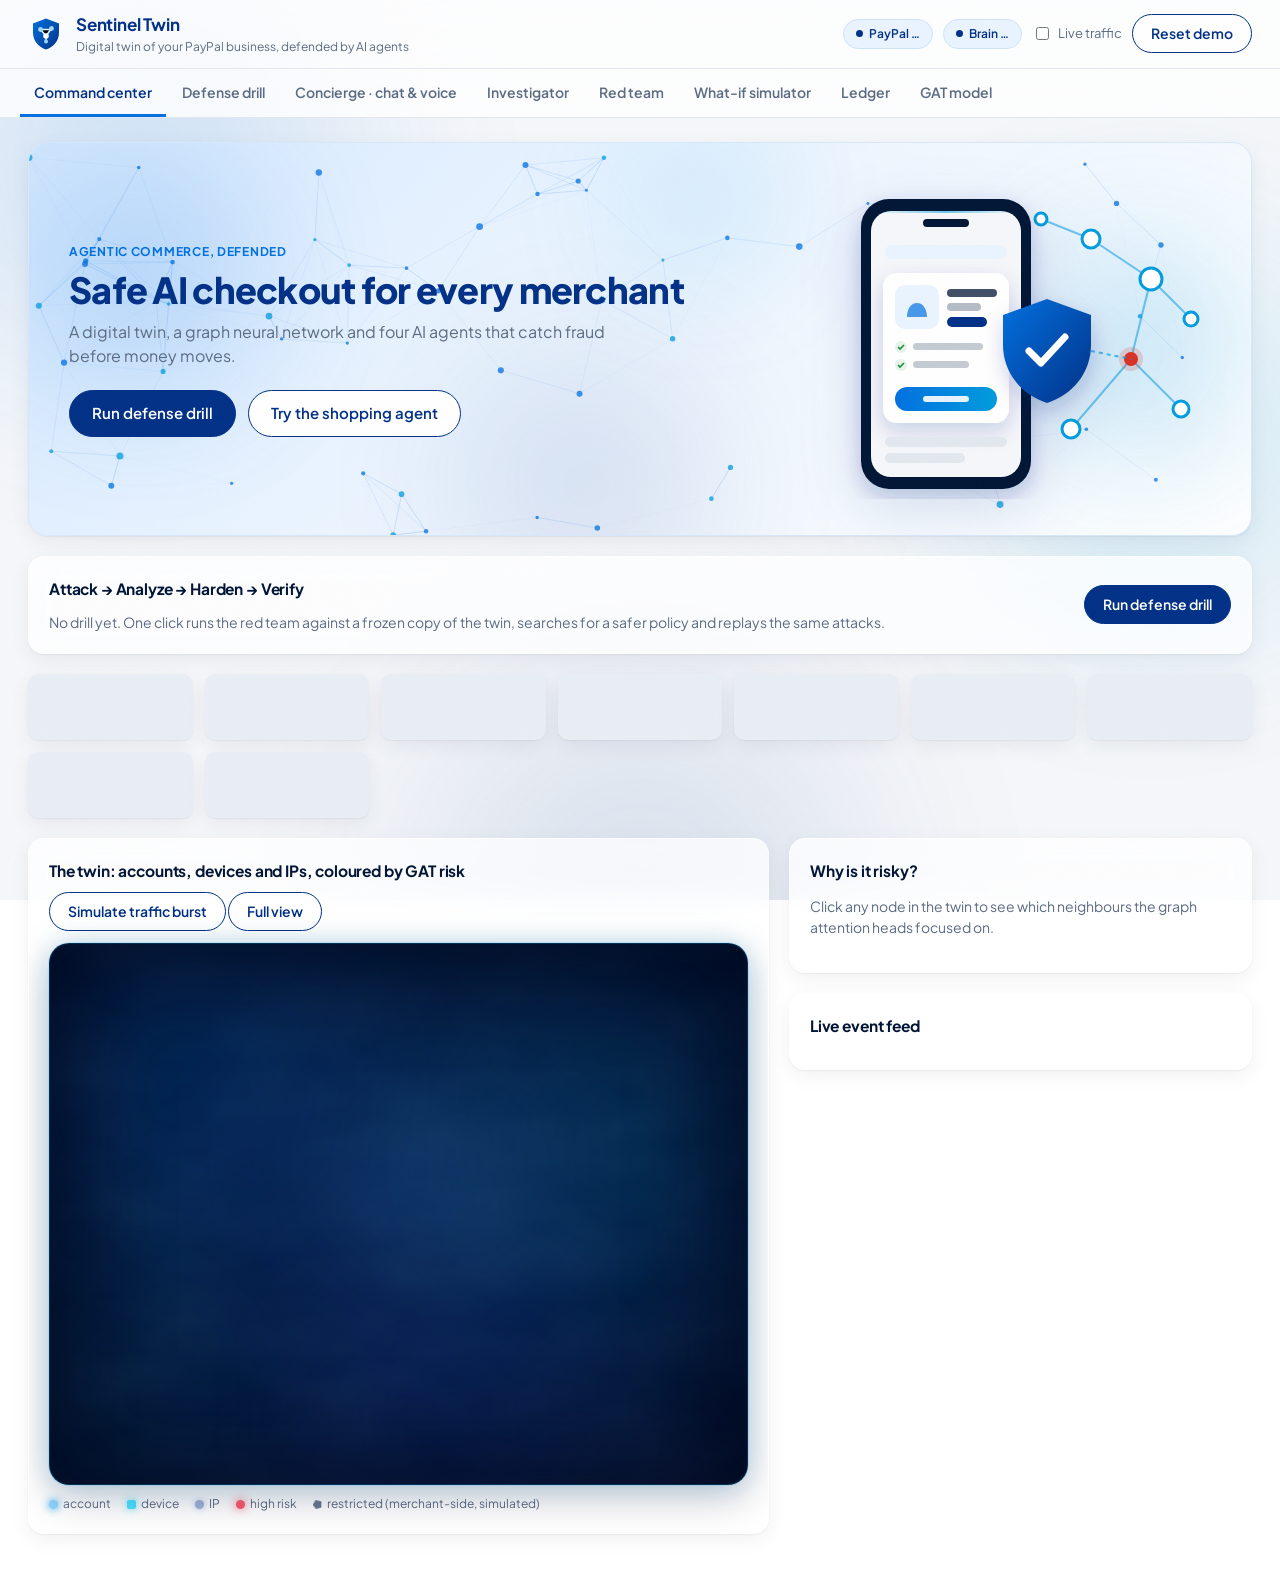
==== commit 71c2e5e1: "Channel3 in the UI: header pill, product cards with photo and retailer link, honest sandbox label; d" ====
--- a/static/index.html
+++ b/static/index.html
@@ -9,7 +9,7 @@
 <link rel="stylesheet" href="https://fonts.googleapis.com/css2?family=Plus+Jakarta+Sans:wght@400;500;600;700;800&display=swap">
 <link rel="stylesheet" href="/static/vendor/ag-grid.css">
 <link rel="stylesheet" href="/static/vendor/ag-theme-quartz.css">
-<link rel="stylesheet" href="/static/style.css?v=9">
+<link rel="stylesheet" href="/static/style.css?v=10">
 </head>
 <body>
 <div id="page-smoke" aria-hidden="true"><i></i><i></i><i></i></div>
@@ -21,6 +21,7 @@
   <div class="badges">
     <span id="b-paypal" class="badge">PayPal …</span>
     <span id="b-brain" class="badge">Brain …</span>
+    <span id="b-c3" class="badge" hidden>Channel3</span>
     <label class="toggle"><input type="checkbox" id="auto"> Live traffic</label>
     <button class="ghost" id="btn-reset" title="Rebuild the twin from its seed and clear queues, checkouts and policy">Reset demo</button>
   </div>
@@ -274,10 +275,10 @@
 <script src="/static/vendor/chart.umd.min.js"></script>
 <script src="/static/vendor/marked.min.js"></script>
 <script src="/static/vendor/purify.min.js"></script>
-<script src="/static/app.js?v=9"></script>
-<script src="/static/drill.js?v=9"></script>
-<script src="/static/receipts.js?v=9"></script>
-<script src="/static/review.js?v=9"></script>
-<script src="/static/fx.js?v=9"></script>
+<script src="/static/app.js?v=10"></script>
+<script src="/static/drill.js?v=10"></script>
+<script src="/static/receipts.js?v=10"></script>
+<script src="/static/review.js?v=10"></script>
+<script src="/static/fx.js?v=10"></script>
 </body>
 </html>
--- a/static/style.css
+++ b/static/style.css
@@ -247,3 +247,17 @@
 .legend .dot.ip{background:#9FB3D9;box-shadow:0 0 6px rgba(159,179,217,.8)}
 .legend .dot.hot{background:#FF5A6E;box-shadow:0 0 10px rgba(255,90,110,.9)}
 .legend .dot.frozen{background:#6B7A90;border:1.5px dashed #C5CFDD;box-shadow:none}
+
+/* Channel3 live products */
+.msg.products{max-width:100%;width:100%;background:transparent;border:0;box-shadow:none;padding:0;white-space:normal}
+.c3-label{display:inline-block;font-size:11.5px;font-weight:600;color:var(--navy);background:var(--sky);border:1px solid #CFE3FB;border-radius:999px;padding:3px 10px;margin:2px 0 8px}
+.pcards{display:grid;grid-template-columns:repeat(auto-fill,minmax(160px,1fr));gap:10px}
+.pcard{background:#fff;border:1px solid var(--line);border-radius:14px;overflow:hidden;box-shadow:var(--shadow);display:flex;flex-direction:column}
+.pcard img,.pcard .noimg{width:100%;height:120px;object-fit:contain;background:#F5F7FA}
+.pc-body{padding:8px 10px;display:grid;gap:3px;font-size:12.5px}
+.pc-name{font-weight:600;line-height:1.3;display:-webkit-box;-webkit-line-clamp:2;-webkit-box-orient:vertical;overflow:hidden}
+.pc-meta{color:var(--muted)}.pc-meta b{color:var(--navy)}
+.pc-warn{color:var(--bad);font-size:11.5px;font-weight:600}
+.pcard a,.pc-hero a{font-size:12px;font-weight:600}
+.pc-hero{display:flex;align-items:center;gap:12px;margin-bottom:10px;font-size:12.5px;color:var(--muted)}
+.pc-hero img{width:72px;height:72px;object-fit:contain;border-radius:12px;background:#F5F7FA;border:1px solid var(--line)}
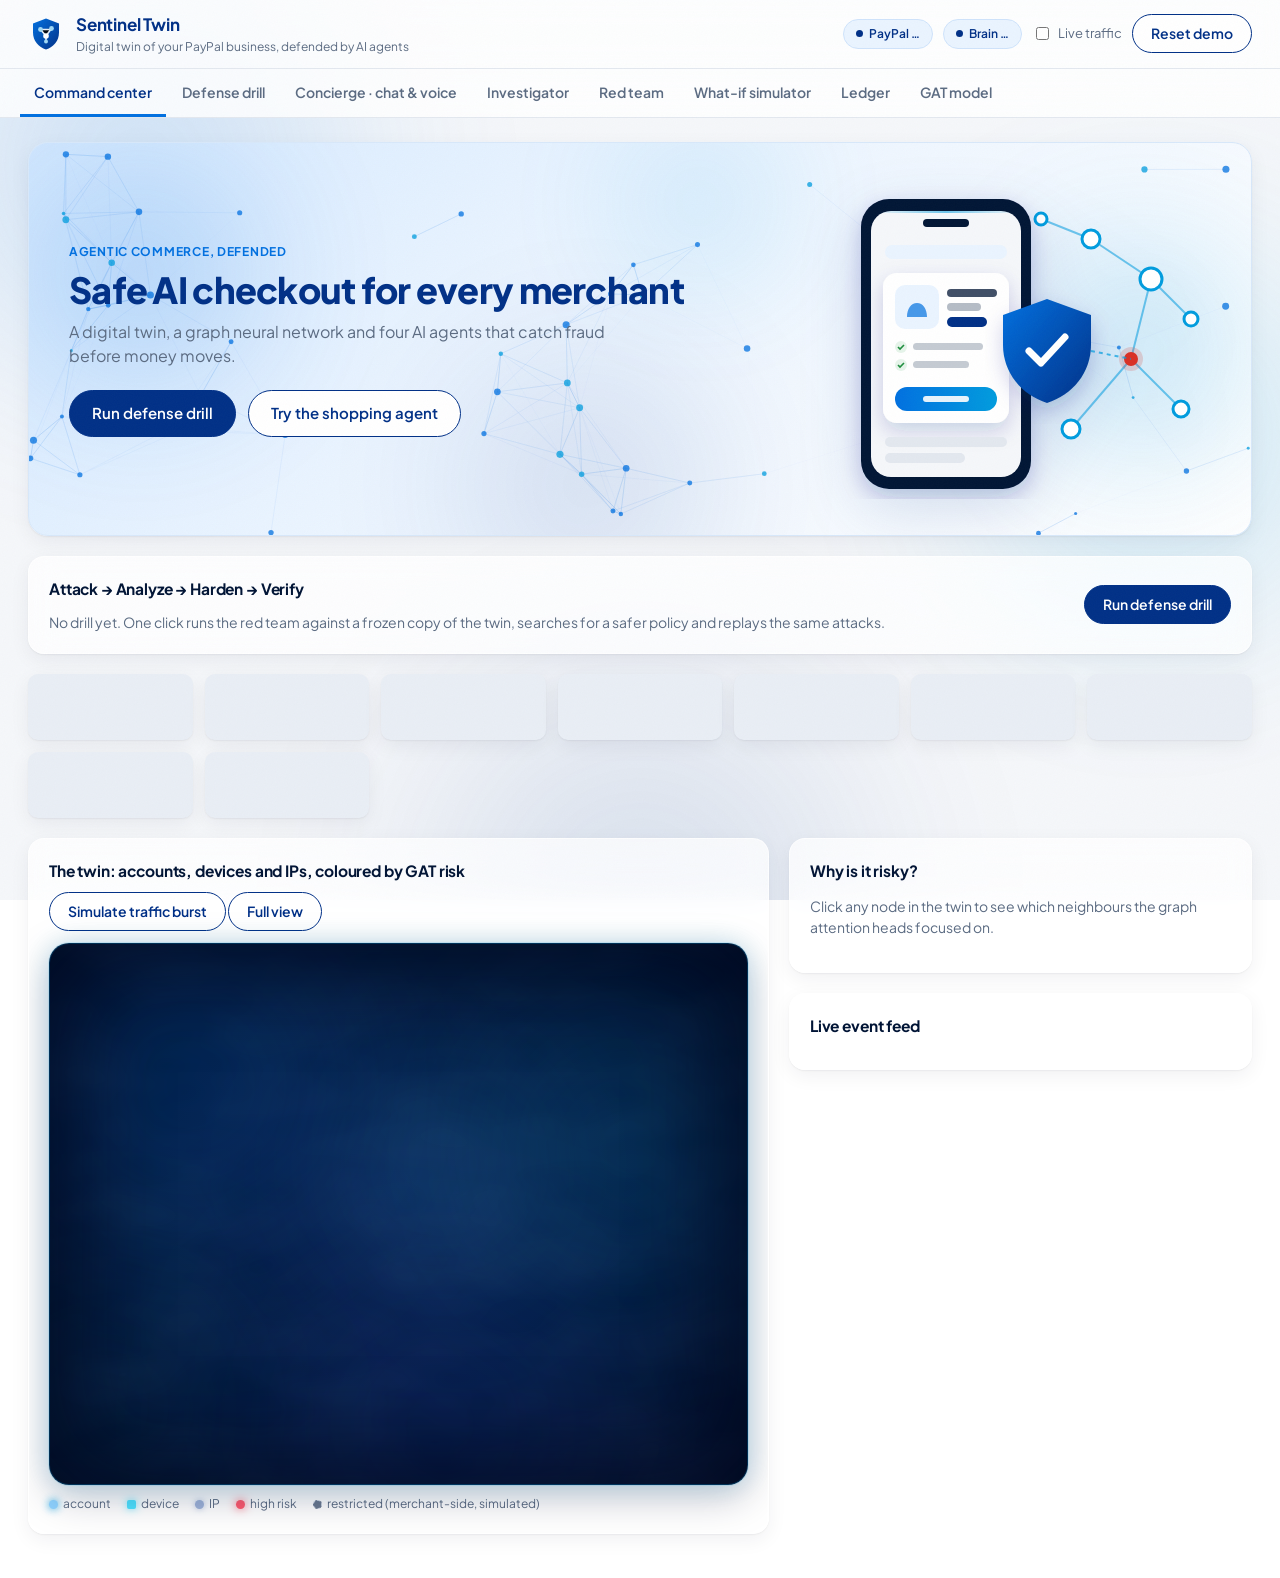
==== commit 92a9b525: "Twin graph: larger, brighter nodes and edges for video, wider layout Co-Authored-By: Claude Opus 5.5" ====
--- a/static/index.html
+++ b/static/index.html
@@ -9,7 +9,7 @@
 <link rel="stylesheet" href="https://fonts.googleapis.com/css2?family=Plus+Jakarta+Sans:wght@400;500;600;700;800&display=swap">
 <link rel="stylesheet" href="/static/vendor/ag-grid.css">
 <link rel="stylesheet" href="/static/vendor/ag-theme-quartz.css">
-<link rel="stylesheet" href="/static/style.css?v=10">
+<link rel="stylesheet" href="/static/style.css?v=12">
 </head>
 <body>
 <div id="page-smoke" aria-hidden="true"><i></i><i></i><i></i></div>
@@ -275,10 +275,10 @@
 <script src="/static/vendor/chart.umd.min.js"></script>
 <script src="/static/vendor/marked.min.js"></script>
 <script src="/static/vendor/purify.min.js"></script>
-<script src="/static/app.js?v=10"></script>
-<script src="/static/drill.js?v=10"></script>
-<script src="/static/receipts.js?v=10"></script>
-<script src="/static/review.js?v=10"></script>
-<script src="/static/fx.js?v=10"></script>
+<script src="/static/app.js?v=12"></script>
+<script src="/static/drill.js?v=12"></script>
+<script src="/static/receipts.js?v=12"></script>
+<script src="/static/review.js?v=12"></script>
+<script src="/static/fx.js?v=12"></script>
 </body>
 </html>
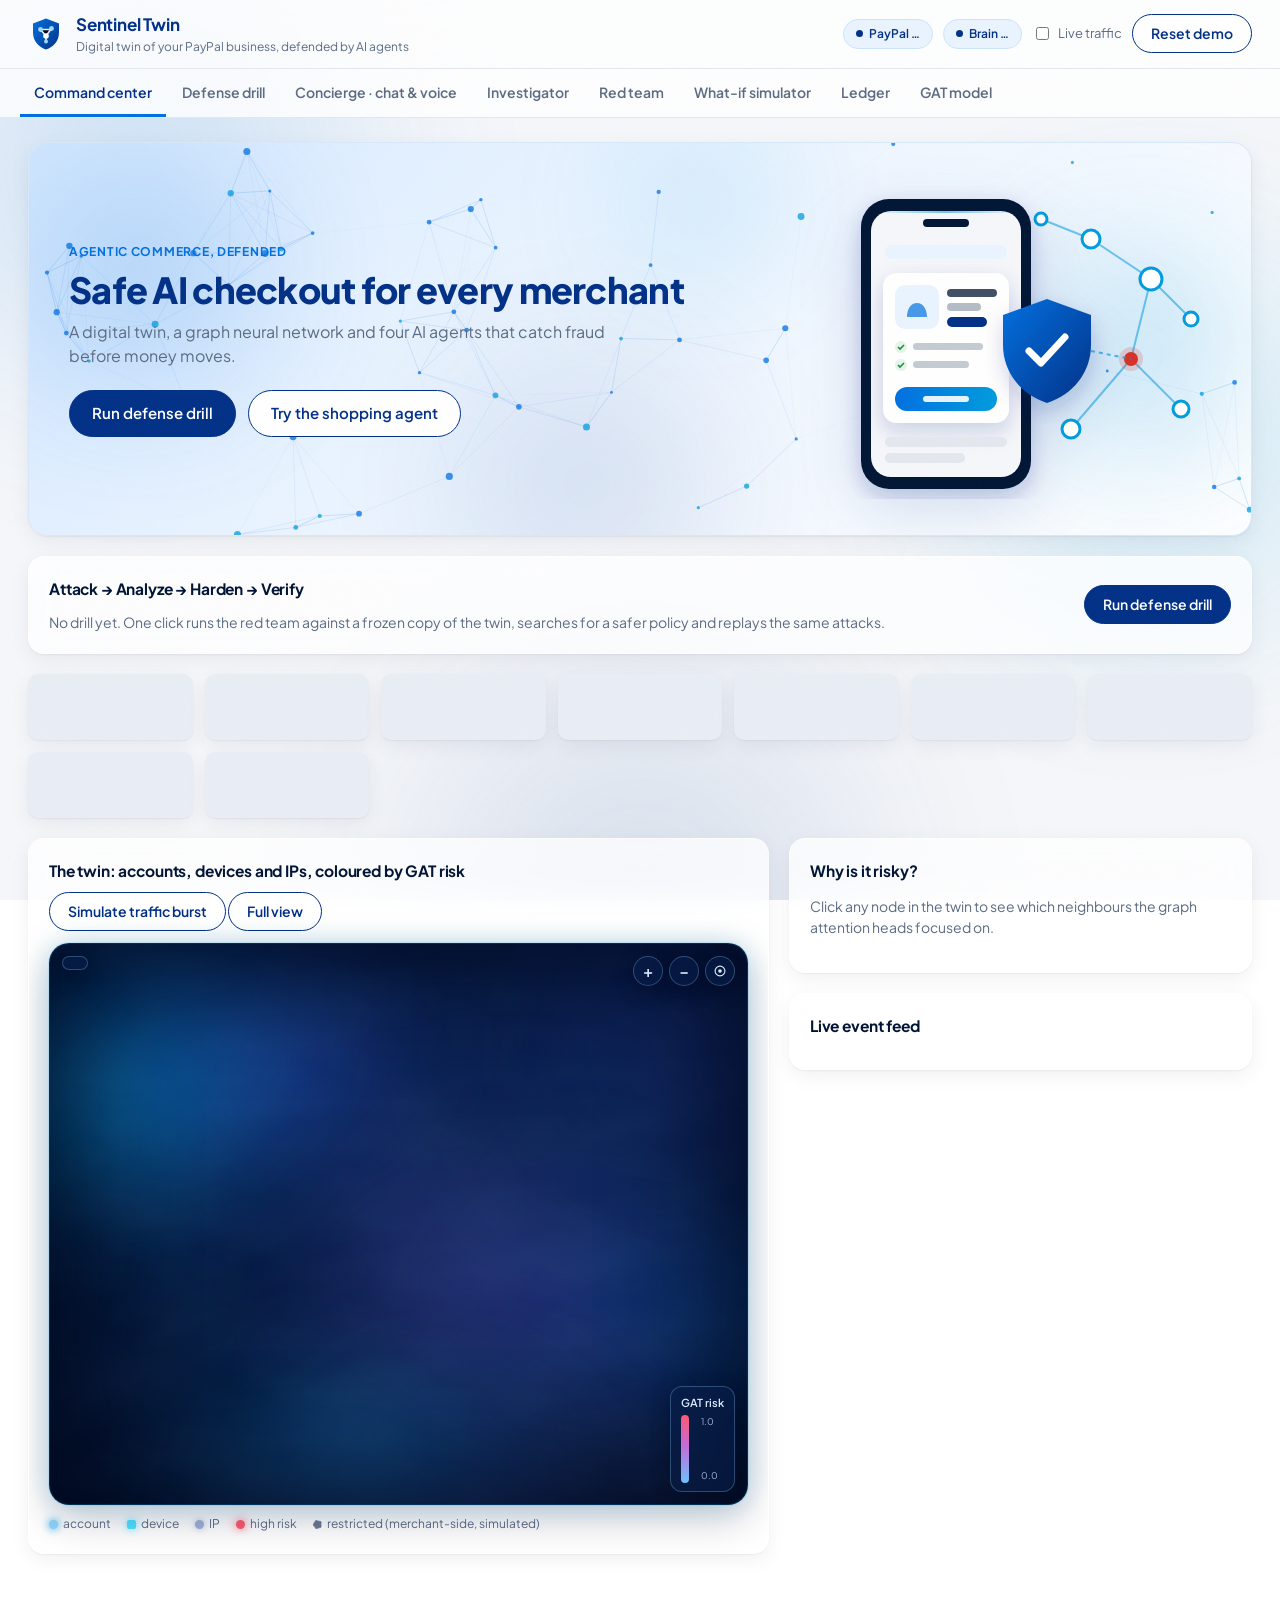
==== commit 221e930b: "Twin graph round 3: constellation layout, glowing pearl and coral orb nodes, ring story chips, edge " ====
--- a/static/index.html
+++ b/static/index.html
@@ -9,7 +9,7 @@
 <link rel="stylesheet" href="https://fonts.googleapis.com/css2?family=Plus+Jakarta+Sans:wght@400;500;600;700;800&display=swap">
 <link rel="stylesheet" href="/static/vendor/ag-grid.css">
 <link rel="stylesheet" href="/static/vendor/ag-theme-quartz.css">
-<link rel="stylesheet" href="/static/style.css?v=12">
+<link rel="stylesheet" href="/static/style.css?v=17">
 </head>
 <body>
 <div id="page-smoke" aria-hidden="true"><i></i><i></i><i></i></div>
@@ -100,7 +100,11 @@
     <div class="card graphcard">
       <div class="cardhead"><h3>The twin: accounts, devices and IPs, coloured by GAT risk</h3>
         <div><button class="ghost" id="btn-burst">Simulate traffic burst</button> <button class="ghost" id="btn-reset-graph">Full view</button></div></div>
-      <div class="graphwrap"><div class="fog" aria-hidden="true"><i></i><i></i><i></i><i></i><i></i></div><svg class="wisp" aria-hidden="true"><filter id="wisp-f"><feTurbulence type="fractalNoise" baseFrequency=".006 .012" numOctaves="3" seed="7"/><feColorMatrix values="0 0 0 0 .25  0 0 0 0 .55  0 0 0 0 1  0 0 0 .55 -.12"/></filter><rect width="100%" height="100%" filter="url(#wisp-f)"/></svg><div id="graph"></div><div class="vignette" aria-hidden="true"></div></div>
+      <div class="graphwrap"><div class="stardust" aria-hidden="true"></div><div class="fog" aria-hidden="true"><i></i><i></i><i></i><i></i><i></i><i></i></div><svg class="wisp" aria-hidden="true"><filter id="wisp-f"><feTurbulence type="fractalNoise" baseFrequency=".006 .012" numOctaves="3" seed="7"/><feColorMatrix values="0 0 0 0 .25  0 0 0 0 .55  0 0 0 0 1  0 0 0 .55 -.12"/></filter><rect width="100%" height="100%" filter="url(#wisp-f)"/></svg><div id="graph"></div><div class="vignette" aria-hidden="true"></div>
+        <div id="ring-chips"></div>
+        <div class="hud hud-tl" id="hud-stats"></div>
+        <div class="hud hud-tr"><button class="hudbtn" id="hud-zoom-in" title="Zoom in" aria-label="Zoom in">+</button><button class="hudbtn" id="hud-zoom-out" title="Zoom out" aria-label="Zoom out">−</button><button class="hudbtn" id="hud-ring" title="Focus the riskiest ring" aria-label="Focus the riskiest ring"><svg viewBox="0 0 20 20" width="14" height="14"><circle cx="10" cy="10" r="7" fill="none" stroke="currentColor" stroke-width="1.6"/><circle cx="10" cy="10" r="2.6" fill="currentColor"/></svg></button></div>
+        <div class="hud hud-br"><span>GAT risk</span><div class="riskscale"></div><small>1.0</small><small>0.0</small></div></div>
       <div class="legend"><span><i class="dot acc"></i>account</span><span><i class="dot dev"></i>device</span><span><i class="dot ip"></i>IP</span><span><i class="dot hot"></i>high risk</span><span><i class="dot frozen"></i>restricted (merchant-side, simulated)</span></div>
     </div>
     <div class="side">
@@ -275,10 +279,10 @@
 <script src="/static/vendor/chart.umd.min.js"></script>
 <script src="/static/vendor/marked.min.js"></script>
 <script src="/static/vendor/purify.min.js"></script>
-<script src="/static/app.js?v=12"></script>
-<script src="/static/drill.js?v=12"></script>
-<script src="/static/receipts.js?v=12"></script>
-<script src="/static/review.js?v=12"></script>
-<script src="/static/fx.js?v=12"></script>
+<script src="/static/app.js?v=17"></script>
+<script src="/static/drill.js?v=17"></script>
+<script src="/static/receipts.js?v=17"></script>
+<script src="/static/review.js?v=17"></script>
+<script src="/static/fx.js?v=17"></script>
 </body>
 </html>
--- a/static/style.css
+++ b/static/style.css
@@ -261,3 +261,41 @@
 .pcard a,.pc-hero a{font-size:12px;font-weight:600}
 .pc-hero{display:flex;align-items:center;gap:12px;margin-bottom:10px;font-size:12.5px;color:var(--muted)}
 .pc-hero img{width:72px;height:72px;object-fit:contain;border-radius:12px;background:#F5F7FA;border:1px solid var(--line)}
+
+/* ===== graph round 3: constellation ===== */
+.graphwrap #graph{height:560px}
+.graphwrap .fog i{animation-duration:var(--d,60s)!important}
+.graphwrap .fog i:nth-child(1){width:70%;height:22%;left:-10%;top:18%;border-radius:50%;background:linear-gradient(90deg,transparent,rgba(0,194,255,.42),rgba(58,91,255,.38),transparent);filter:blur(60px);transform:rotate(-12deg);animation:aurA 70s ease-in-out infinite alternate}
+.graphwrap .fog i:nth-child(2){width:80%;height:20%;right:-15%;top:52%;left:auto;border-radius:50%;background:linear-gradient(90deg,transparent,rgba(123,97,255,.36),rgba(0,112,224,.40),transparent);filter:blur(70px);transform:rotate(8deg);animation:aurB 85s ease-in-out infinite alternate}
+.graphwrap .fog i:nth-child(3){width:60%;height:18%;left:15%;bottom:6%;top:auto;border-radius:50%;background:linear-gradient(90deg,transparent,rgba(0,156,222,.38),transparent);filter:blur(55px);transform:rotate(-4deg);animation:aurA 95s ease-in-out infinite alternate-reverse}
+.graphwrap .fog i:nth-child(4){width:50%;height:65%;left:-8%;top:-12%;background:radial-gradient(circle,rgba(0,112,224,.45),transparent 70%);filter:blur(100px);animation:fogA 60s ease-in-out infinite alternate}
+.graphwrap .fog i:nth-child(5){width:48%;height:60%;right:-6%;top:-6%;left:auto;bottom:auto;background:radial-gradient(circle,rgba(58,91,255,.40),transparent 70%);filter:blur(110px);animation:fogB 75s ease-in-out infinite alternate}
+.graphwrap .fog i:nth-child(6){width:55%;height:60%;left:28%;bottom:-25%;top:auto;background:radial-gradient(circle,rgba(123,97,255,.30),transparent 70%);filter:blur(120px);animation:fogC 90s ease-in-out infinite alternate;position:absolute;border-radius:50%;mix-blend-mode:screen}
+@keyframes aurA{to{transform:translate(14%,6%) rotate(-4deg) scaleX(1.15)}}
+@keyframes aurB{to{transform:translate(-12%,-8%) rotate(14deg) scaleX(.9)}}
+.graphwrap .stardust{position:absolute;inset:0;z-index:0;pointer-events:none;opacity:.15;
+  background-image:radial-gradient(1px 1px at 12px 18px,#fff 50%,transparent 51%),radial-gradient(1px 1px at 83px 64px,#fff 50%,transparent 51%),radial-gradient(1px 1px at 141px 27px,#cfe8ff 50%,transparent 51%),radial-gradient(1px 1px at 47px 121px,#fff 50%,transparent 51%),radial-gradient(1px 1px at 167px 143px,#fff 50%,transparent 51%),radial-gradient(1px 1px at 109px 176px,#cfe8ff 50%,transparent 51%),radial-gradient(1px 1px at 191px 92px,#fff 50%,transparent 51%);
+  background-size:200px 200px}
+.graphwrap .vignette{box-shadow:inset 0 0 110px 24px rgba(0,8,30,.7)}
+/* HUD */
+.hud{position:absolute;z-index:3;color:#DCEBFF;font-size:12px}
+.hud-tl,.ringchip,.hudbtn,.hud-br{background:rgba(10,31,77,.55);border:1px solid rgba(143,211,255,.28);-webkit-backdrop-filter:blur(10px);backdrop-filter:blur(10px);box-shadow:0 6px 18px rgba(0,8,30,.35)}
+.hud-tl{top:12px;left:12px;padding:6px 12px;border-radius:999px;display:flex;align-items:center;gap:6px}
+.hud-tl b{color:#FF9AA7}
+.hud-tl .live{width:7px;height:7px;border-radius:50%;background:#4FE3FF;box-shadow:0 0 8px #4FE3FF;animation:livepulse 2.4s ease-in-out infinite}
+@keyframes livepulse{50%{opacity:.35}}
+.hud-tr{top:12px;right:12px;display:flex;gap:6px}
+.hudbtn{width:30px;height:30px;padding:0;border-radius:50%;color:#DCEBFF;font-size:16px;line-height:1;display:grid;place-items:center}
+.hudbtn:hover{background:rgba(0,112,224,.6);border-color:#8FD3FF;color:#fff}
+.hud-br{right:12px;bottom:12px;padding:8px 10px;border-radius:12px;display:grid;grid-template-columns:auto auto;grid-template-rows:auto 34px 34px;column-gap:6px;font-size:11px}
+.hud-br span{grid-column:1/3;margin-bottom:4px;font-weight:600}
+.hud-br .riskscale{grid-row:2/4;width:8px;border-radius:4px;background:linear-gradient(180deg,#FF5A6E,#C46BD8 45%,#6EC1FF)}
+.hud-br small{color:#9FB3D9}.hud-br small:last-child{align-self:end}
+#ring-chips{position:absolute;inset:0;z-index:3;pointer-events:none}
+.ringchip{position:absolute;left:0;top:0;pointer-events:auto;white-space:nowrap;padding:4px 10px;border-radius:999px;color:#FFE3E7;font-size:11.5px;font-weight:500;border-color:rgba(255,120,135,.4);transition:background .15s}
+.ringchip i{display:inline-block;width:6px;height:6px;border-radius:50%;background:#FF5A6E;box-shadow:0 0 6px #FF5A6E;margin-right:6px;vertical-align:1px}
+.ringchip b{color:#fff}
+.ringchip:hover{background:rgba(255,90,110,.35);border-color:#FF8796;color:#fff}
+@media (prefers-reduced-motion:reduce){.hud-tl .live{animation:none}}
+
+.pulsecv{position:absolute;left:0;top:0;width:100%;height:560px;z-index:2;pointer-events:none}
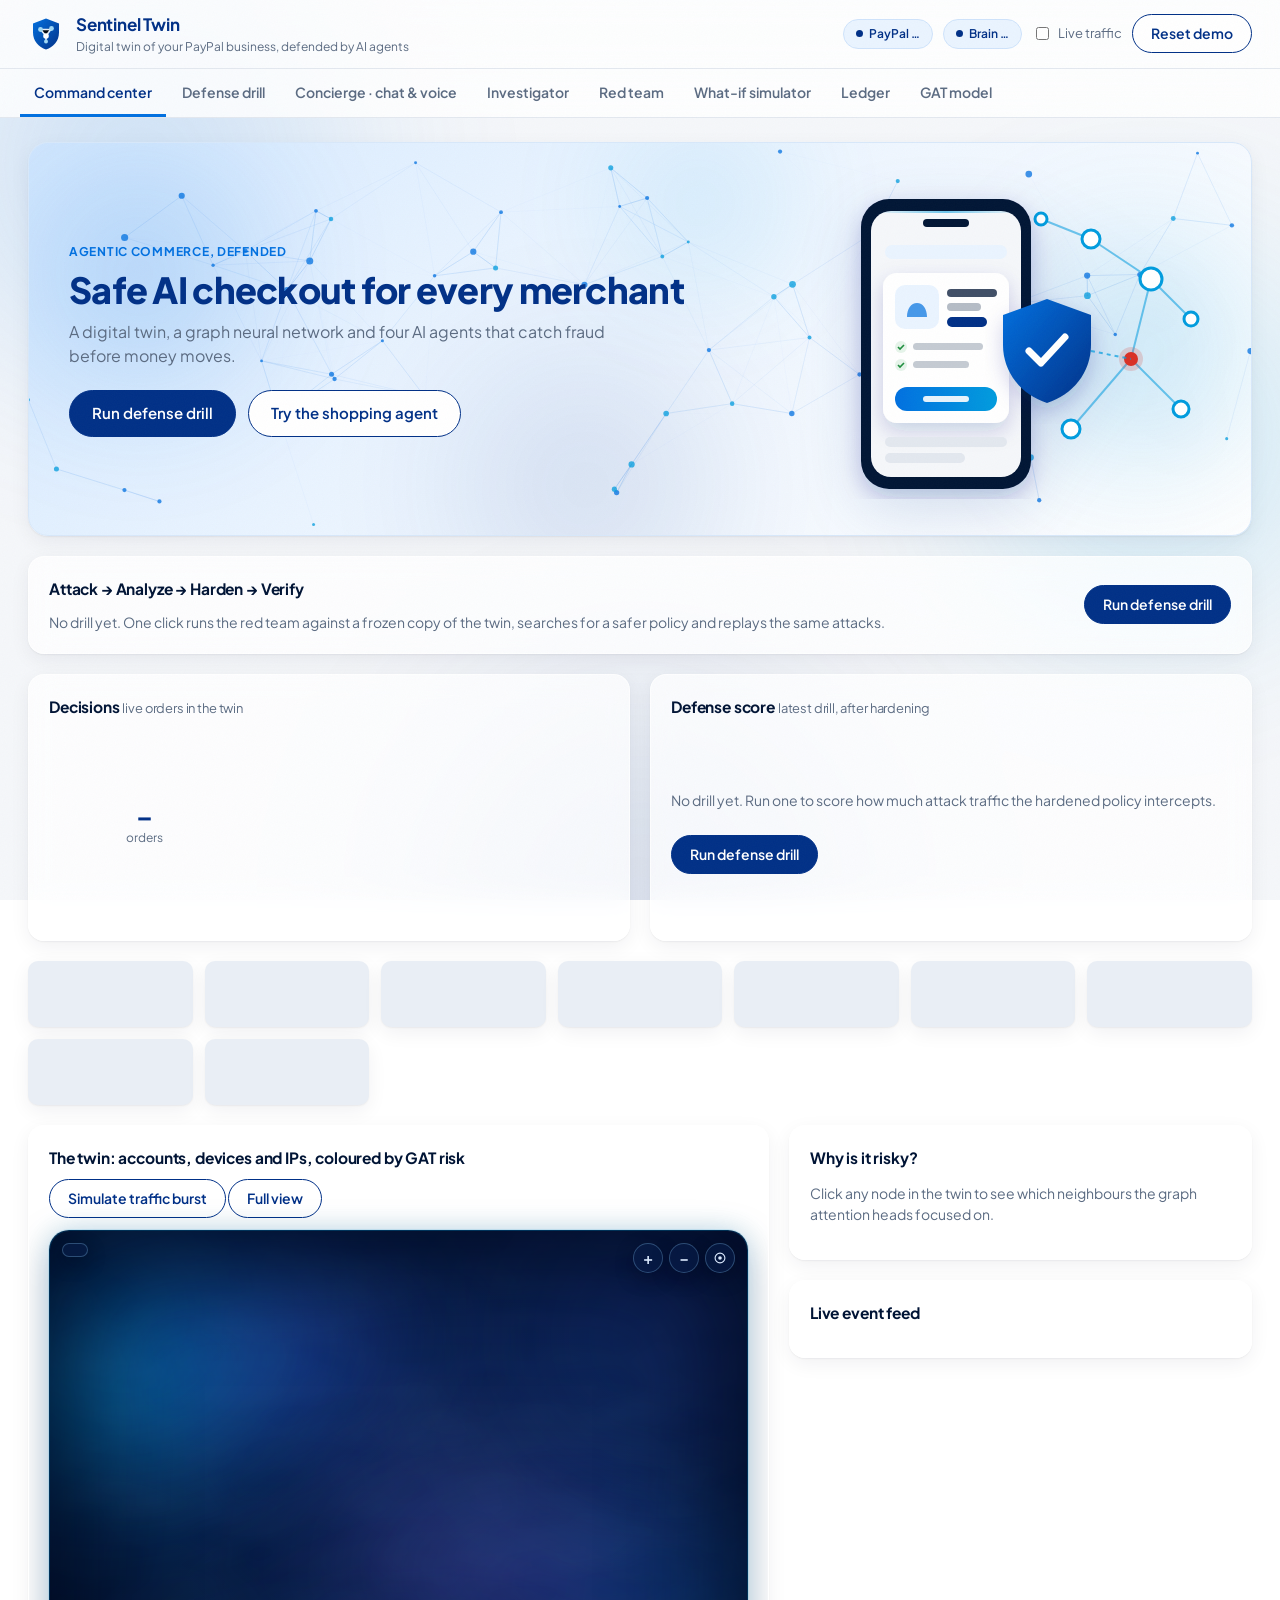
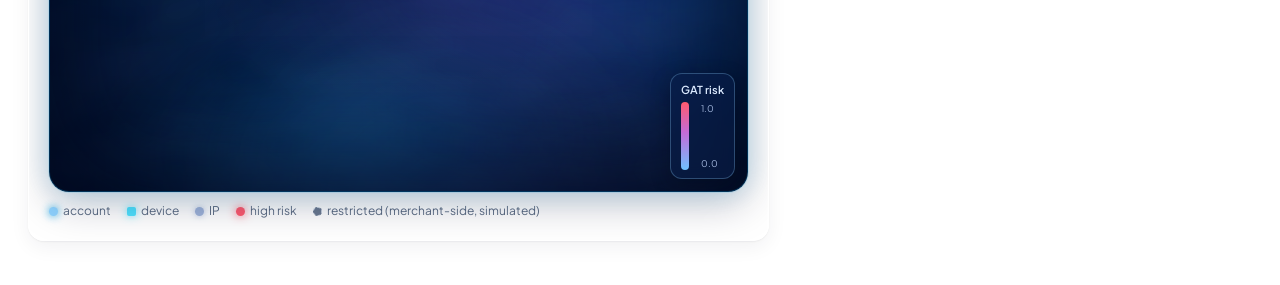
==== commit 441256ec: "Command center: decisions donut, defense score gauge with needle, KPI sparklines (real data) Co-Auth" ====
--- a/static/index.html
+++ b/static/index.html
@@ -9,7 +9,7 @@
 <link rel="stylesheet" href="https://fonts.googleapis.com/css2?family=Plus+Jakarta+Sans:wght@400;500;600;700;800&display=swap">
 <link rel="stylesheet" href="/static/vendor/ag-grid.css">
 <link rel="stylesheet" href="/static/vendor/ag-theme-quartz.css">
-<link rel="stylesheet" href="/static/style.css?v=17">
+<link rel="stylesheet" href="/static/style.css?v=19">
 </head>
 <body>
 <div id="page-smoke" aria-hidden="true"><i></i><i></i><i></i></div>
@@ -95,6 +95,12 @@
     </svg>
   </div>
   <div class="card" id="loop-card"><div class="skel line"></div><div class="skel line short"></div></div>
+  <div class="pulse-row">
+    <div class="card"><div class="cardhead"><h3>Decisions <small class="muted">live orders in the twin</small></h3></div>
+      <div class="donutrow"><div class="donutwrap"><canvas id="decision-donut"></canvas><div class="donut-center"><b id="donut-n">–</b><span>orders</span></div></div><div id="donut-legend" class="donut-legend"></div></div></div>
+    <div class="card"><div class="cardhead"><h3>Defense score <small class="muted">latest drill, after hardening</small></h3></div>
+      <div id="gauge"></div></div>
+  </div>
   <div class="kpis" id="kpis"><div class="kpi skel"></div><div class="kpi skel"></div><div class="kpi skel"></div><div class="kpi skel"></div><div class="kpi skel"></div><div class="kpi skel"></div><div class="kpi skel"></div><div class="kpi skel"></div><div class="kpi skel"></div></div>
   <div class="grid2">
     <div class="card graphcard">
@@ -279,10 +285,10 @@
 <script src="/static/vendor/chart.umd.min.js"></script>
 <script src="/static/vendor/marked.min.js"></script>
 <script src="/static/vendor/purify.min.js"></script>
-<script src="/static/app.js?v=17"></script>
-<script src="/static/drill.js?v=17"></script>
-<script src="/static/receipts.js?v=17"></script>
-<script src="/static/review.js?v=17"></script>
-<script src="/static/fx.js?v=17"></script>
+<script src="/static/app.js?v=19"></script>
+<script src="/static/drill.js?v=19"></script>
+<script src="/static/receipts.js?v=19"></script>
+<script src="/static/review.js?v=19"></script>
+<script src="/static/fx.js?v=19"></script>
 </body>
 </html>
--- a/static/style.css
+++ b/static/style.css
@@ -299,3 +299,25 @@
 @media (prefers-reduced-motion:reduce){.hud-tl .live{animation:none}}
 
 .pulsecv{position:absolute;left:0;top:0;width:100%;height:560px;z-index:2;pointer-events:none}
+
+/* command-center charts */
+.pulse-row{display:grid;grid-template-columns:repeat(2,minmax(0,1fr));gap:20px}
+.donutwrap{position:relative;height:190px}
+.donut-center{position:absolute;left:0;top:50%;transform:translateY(-50%);width:62%;display:grid;place-items:center;text-align:center;pointer-events:none}
+.donut-center b{font-size:26px;color:var(--navy);line-height:1}.donut-center span{color:var(--muted);font-size:12px}
+#gauge{display:flex;align-items:center;gap:20px;min-height:190px}
+.gaugesvg{width:260px;max-width:60%;flex:none}
+.gaugesvg .needle{transform-origin:110px 115px;transition:transform 1.4s cubic-bezier(.2,.9,.25,1.15)}
+.gauge-val b{display:block;font-size:34px;color:var(--navy);font-weight:800;letter-spacing:-.02em}.gauge-val span{color:var(--muted)}
+.gauge-empty{display:grid;gap:10px;justify-items:start}
+.kpi{position:relative}
+.kpi .spark{position:absolute;right:10px;top:12px;width:64px;height:20px;opacity:.9}
+@media (max-width:900px){.pulse-row{grid-template-columns:1fr}}
+
+.donutrow{display:flex;align-items:center;gap:24px;min-height:190px}
+.donutrow .donutwrap{width:190px;height:190px;flex:none}
+.donut-center{width:100%!important;left:0;top:0!important;bottom:0;transform:none!important;display:flex!important;flex-direction:column;justify-content:center;align-items:center}
+.donut-legend{display:grid;gap:10px;font-size:13px;color:var(--muted)}
+.donut-legend i{display:inline-block;width:10px;height:10px;border-radius:50%;margin-right:8px;vertical-align:-1px}
+.donut-legend b{color:var(--navy)}
+.kpi .spark{top:auto!important;bottom:10px;width:52px!important;height:18px!important}
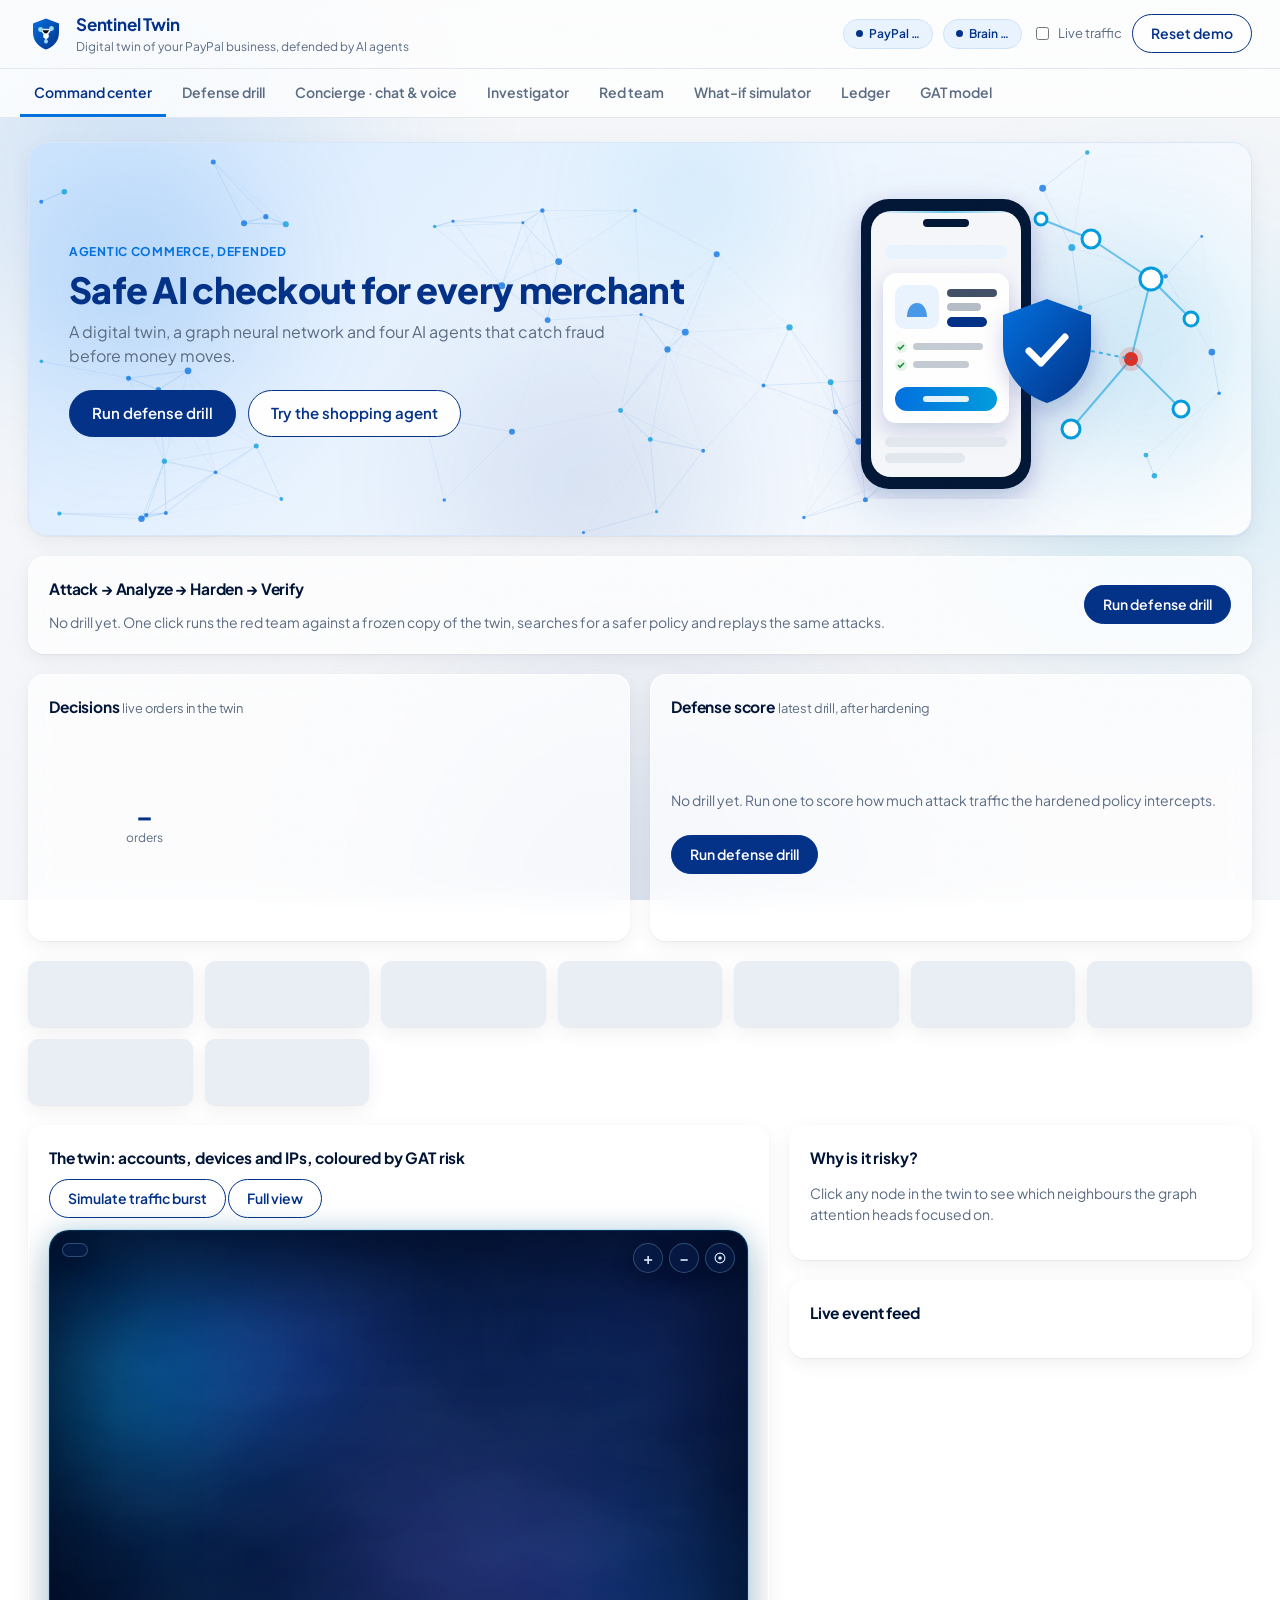
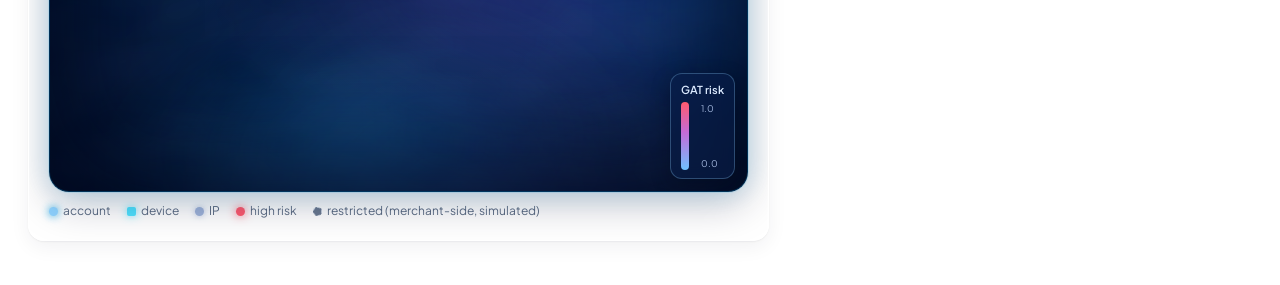
==== commit 441ba046: "Defense drill: animated attack flow, arrows hitting the shield before vs after hardening, from the d" ====
--- a/static/index.html
+++ b/static/index.html
@@ -9,7 +9,7 @@
 <link rel="stylesheet" href="https://fonts.googleapis.com/css2?family=Plus+Jakarta+Sans:wght@400;500;600;700;800&display=swap">
 <link rel="stylesheet" href="/static/vendor/ag-grid.css">
 <link rel="stylesheet" href="/static/vendor/ag-theme-quartz.css">
-<link rel="stylesheet" href="/static/style.css?v=19">
+<link rel="stylesheet" href="/static/style.css?v=20">
 </head>
 <body>
 <div id="page-smoke" aria-hidden="true"><i></i><i></i><i></i></div>
@@ -127,6 +127,7 @@
 <path d="M52 48h22" stroke="#D93025" stroke-width="3" stroke-dasharray="4 4"/><path d="M70 42l8 6-8 6" fill="none" stroke="#D93025" stroke-width="3"/>
 <path d="M98 14 78 21v16c0 15 9 26 20 30 11-4 20-15 20-30V21z" fill="#003087"/><path d="M98 22 86 26v11c0 9 5 16 12 19z" fill="#0070E0" opacity=".7"/>
 <path d="M120 48h14" stroke="#009CDE" stroke-width="3"/><circle cx="150" cy="48" r="16" fill="#E6F4EA"/><path d="M143 48l5 5 9-10" fill="none" stroke="#1E8E3E" stroke-width="4" stroke-linecap="round" stroke-linejoin="round"/></svg></div>
+  <div class="card flowcard" id="drill-flow"></div>
   <div class="card drill-hero"><div class="cardhead"><div><h3>Defense drill <span class="tag synth">Synthetic attack traffic</span> <span class="tag">Policy hardening</span></h3>
     <p class="muted">One click: the red team attacks a frozen copy of the twin, the simulator searches 216 policies while pricing false positives, then the <b>same</b> seeded attacks are replayed under the winner. Live traffic is untouched until you apply.</p></div>
     <div class="row"><button id="btn-drill" class="big">Run defense drill</button><button class="ghost" id="btn-drill-apply" disabled>Apply hardened policy to live</button><button class="ghost" id="btn-drill-rollback" disabled>Roll back</button></div></div>
@@ -285,10 +286,10 @@
 <script src="/static/vendor/chart.umd.min.js"></script>
 <script src="/static/vendor/marked.min.js"></script>
 <script src="/static/vendor/purify.min.js"></script>
-<script src="/static/app.js?v=19"></script>
-<script src="/static/drill.js?v=19"></script>
-<script src="/static/receipts.js?v=19"></script>
-<script src="/static/review.js?v=19"></script>
-<script src="/static/fx.js?v=19"></script>
+<script src="/static/app.js?v=20"></script>
+<script src="/static/drill.js?v=20"></script>
+<script src="/static/receipts.js?v=20"></script>
+<script src="/static/review.js?v=20"></script>
+<script src="/static/fx.js?v=20"></script>
 </body>
 </html>
--- a/static/style.css
+++ b/static/style.css
@@ -321,3 +321,12 @@
 .donut-legend i{display:inline-block;width:10px;height:10px;border-radius:50%;margin-right:8px;vertical-align:-1px}
 .donut-legend b{color:var(--navy)}
 .kpi .spark{top:auto!important;bottom:10px;width:52px!important;height:18px!important}
+
+/* drill attack flow */
+.flowsvg{width:100%;height:auto;display:block}
+.flowsvg .fl-title{font:700 14px var(--font);fill:var(--navy)}.flowsvg .fl-sub{font:500 12px var(--font);fill:var(--muted)}
+.flowsvg .arrow{animation:4.2s cubic-bezier(.4,0,.6,1) infinite both}
+.flowsvg .arrow.pass{animation-name:flowPass}.flowsvg .arrow.defl{animation-name:flowDefl}
+@keyframes flowPass{0%{transform:translateX(0);opacity:0}8%{opacity:1}55%{transform:translateX(225px)}90%{opacity:1}100%{transform:translateX(390px);opacity:0}}
+@keyframes flowDefl{0%{transform:translate(0,0);opacity:0}8%{opacity:1}55%{transform:translate(215px,0);opacity:1}100%{transform:translate(170px,var(--dy));opacity:0}}
+@media (prefers-reduced-motion:reduce){.flowsvg .arrow{animation:none;opacity:1}}
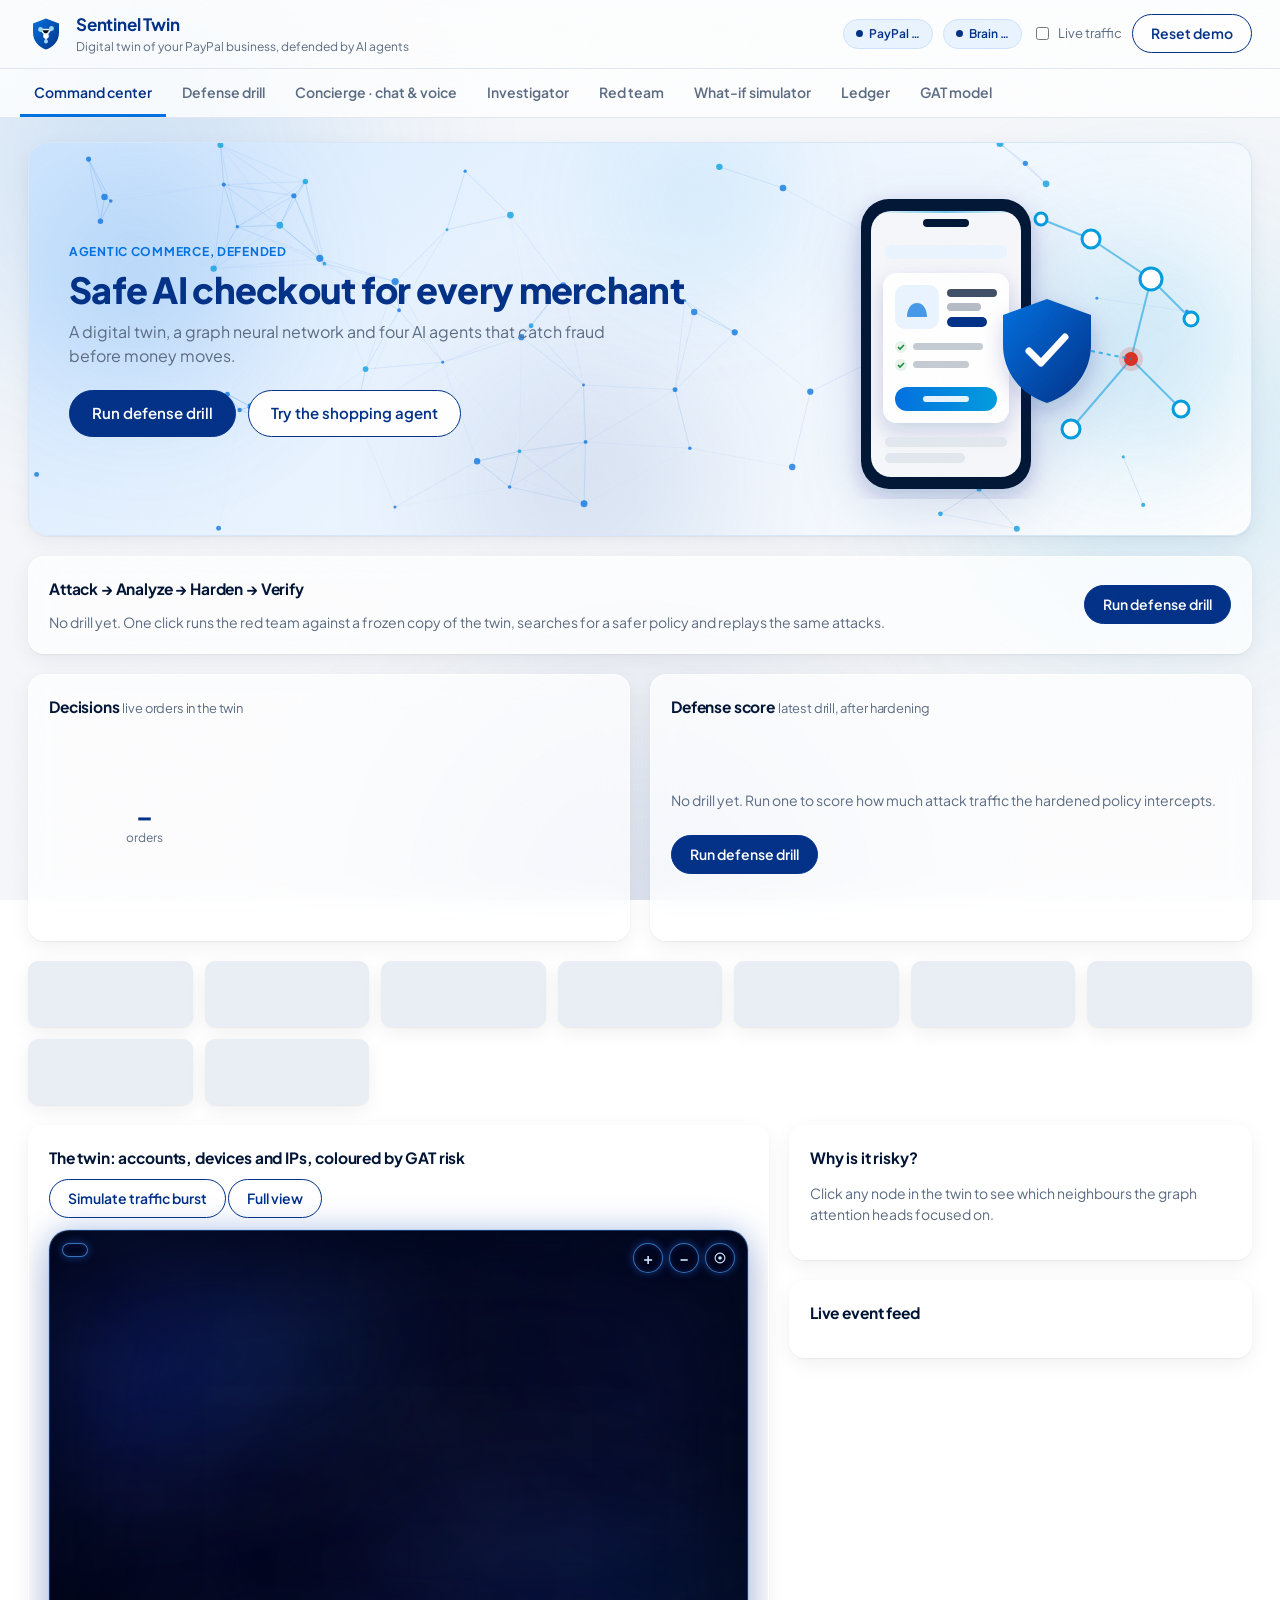
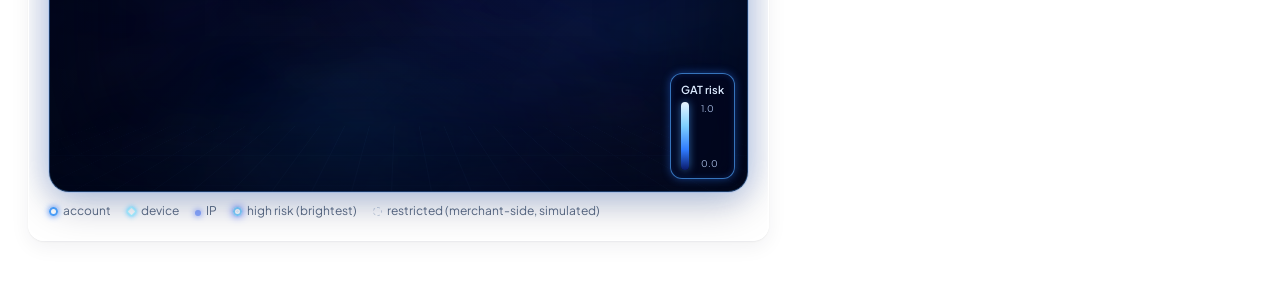
==== commit f2e05538: "Twin graph: monochrome blue neon look (outline nodes, risk as brightness, blue ring halos, neon chip" ====
--- a/static/index.html
+++ b/static/index.html
@@ -9,7 +9,7 @@
 <link rel="stylesheet" href="https://fonts.googleapis.com/css2?family=Plus+Jakarta+Sans:wght@400;500;600;700;800&display=swap">
 <link rel="stylesheet" href="/static/vendor/ag-grid.css">
 <link rel="stylesheet" href="/static/vendor/ag-theme-quartz.css">
-<link rel="stylesheet" href="/static/style.css?v=20">
+<link rel="stylesheet" href="/static/style.css?v=22">
 </head>
 <body>
 <div id="page-smoke" aria-hidden="true"><i></i><i></i><i></i></div>
@@ -111,7 +111,7 @@
         <div class="hud hud-tl" id="hud-stats"></div>
         <div class="hud hud-tr"><button class="hudbtn" id="hud-zoom-in" title="Zoom in" aria-label="Zoom in">+</button><button class="hudbtn" id="hud-zoom-out" title="Zoom out" aria-label="Zoom out">−</button><button class="hudbtn" id="hud-ring" title="Focus the riskiest ring" aria-label="Focus the riskiest ring"><svg viewBox="0 0 20 20" width="14" height="14"><circle cx="10" cy="10" r="7" fill="none" stroke="currentColor" stroke-width="1.6"/><circle cx="10" cy="10" r="2.6" fill="currentColor"/></svg></button></div>
         <div class="hud hud-br"><span>GAT risk</span><div class="riskscale"></div><small>1.0</small><small>0.0</small></div></div>
-      <div class="legend"><span><i class="dot acc"></i>account</span><span><i class="dot dev"></i>device</span><span><i class="dot ip"></i>IP</span><span><i class="dot hot"></i>high risk</span><span><i class="dot frozen"></i>restricted (merchant-side, simulated)</span></div>
+      <div class="legend"><span><i class="dot acc"></i>account</span><span><i class="dot dev"></i>device</span><span><i class="dot ip"></i>IP</span><span><i class="dot hot"></i>high risk (brightest)</span><span><i class="dot frozen"></i>restricted (merchant-side, simulated)</span></div>
     </div>
     <div class="side">
       <div class="card" id="explain-card"><h3>Why is it risky?</h3><p class="muted">Click any node in the twin to see which neighbours the graph attention heads focused on.</p></div>
@@ -286,10 +286,10 @@
 <script src="/static/vendor/chart.umd.min.js"></script>
 <script src="/static/vendor/marked.min.js"></script>
 <script src="/static/vendor/purify.min.js"></script>
-<script src="/static/app.js?v=20"></script>
-<script src="/static/drill.js?v=20"></script>
-<script src="/static/receipts.js?v=20"></script>
-<script src="/static/review.js?v=20"></script>
-<script src="/static/fx.js?v=20"></script>
+<script src="/static/app.js?v=22"></script>
+<script src="/static/drill.js?v=22"></script>
+<script src="/static/receipts.js?v=22"></script>
+<script src="/static/review.js?v=22"></script>
+<script src="/static/fx.js?v=22"></script>
 </body>
 </html>
--- a/static/style.css
+++ b/static/style.css
@@ -330,3 +330,32 @@
 @keyframes flowPass{0%{transform:translateX(0);opacity:0}8%{opacity:1}55%{transform:translateX(225px)}90%{opacity:1}100%{transform:translateX(390px);opacity:0}}
 @keyframes flowDefl{0%{transform:translate(0,0);opacity:0}8%{opacity:1}55%{transform:translate(215px,0);opacity:1}100%{transform:translate(170px,var(--dy));opacity:0}}
 @media (prefers-reduced-motion:reduce){.flowsvg .arrow{animation:none;opacity:1}}
+
+/* ===== graph: blue neon window (overrides earlier fog colours) ===== */
+.graphwrap{background:radial-gradient(ellipse at 50% 45%,#02041A 0%,#01031A 55%,#000210 100%);border-color:rgba(77,163,255,.35);
+  box-shadow:0 0 0 1px rgba(47,123,255,.15),0 0 32px rgba(47,123,255,.25),0 12px 40px rgba(0,20,53,.25)}
+.graphwrap .fog i{opacity:.55}
+.graphwrap .fog i:nth-child(1){background:linear-gradient(90deg,transparent,rgba(30,60,255,.35),rgba(47,123,255,.30),transparent)}
+.graphwrap .fog i:nth-child(2){background:linear-gradient(90deg,transparent,rgba(61,91,255,.30),rgba(0,112,224,.30),transparent)}
+.graphwrap .fog i:nth-child(3){background:linear-gradient(90deg,transparent,rgba(0,156,222,.25),transparent)}
+.graphwrap .fog i:nth-child(4){background:radial-gradient(circle,rgba(30,60,255,.35),transparent 70%)}
+.graphwrap .fog i:nth-child(5){background:radial-gradient(circle,rgba(47,91,255,.30),transparent 70%)}
+.graphwrap .fog i:nth-child(6){background:radial-gradient(circle,rgba(20,40,200,.30),transparent 70%)}
+.graphwrap .wisp{opacity:.10}
+.graphwrap::after{content:"";position:absolute;left:-20%;right:-20%;bottom:0;height:38%;z-index:0;pointer-events:none;opacity:.04;
+  background-image:linear-gradient(rgba(77,163,255,1) 1px,transparent 1px),linear-gradient(90deg,rgba(77,163,255,1) 1px,transparent 1px);
+  background-size:40px 40px;transform:perspective(300px) rotateX(60deg);transform-origin:bottom center}
+.hud-tl,.ringchip,.hudbtn,.hud-br{background:rgba(2,6,30,.6);border:1px solid rgba(77,163,255,.7);box-shadow:0 0 8px rgba(47,123,255,.45),inset 0 0 6px rgba(47,123,255,.2)}
+.hud-tl b{color:#9FE0FF;text-shadow:0 0 6px #2F7BFF}
+.ringchip{color:#CFE6FF;border-color:rgba(77,163,255,.75)}
+.ringchip b{color:#E8F4FF;text-shadow:0 0 6px #4DA3FF}
+.ringchip i{background:transparent;border:1.5px solid #9FE0FF;box-shadow:0 0 6px #4DA3FF}
+.ringchip:hover{background:rgba(47,123,255,.35);border-color:#9FE0FF;color:#fff}
+.hudbtn{color:#CFE6FF}.hudbtn:hover{background:rgba(47,123,255,.45);border-color:#9FE0FF}
+.hud-br .riskscale{background:linear-gradient(180deg,#E8F4FF,#7FD0FF 35%,#2F7BFF 70%,#0A1A6B);box-shadow:0 0 8px rgba(77,163,255,.6)}
+.gtip{background:rgba(2,6,30,.8);border-color:rgba(77,163,255,.7);box-shadow:0 0 10px rgba(47,123,255,.5)}
+.legend .dot{background:transparent!important;box-shadow:none}
+.legend .dot.acc{border:2px solid #4DA3FF;box-shadow:0 0 6px #2F7BFF}
+.legend .dot.dev{border:1.5px solid #5CE1FF;border-radius:1px;transform:rotate(45deg) scale(.85);box-shadow:0 0 6px #2FB8FF}
+.legend .dot.ip{background:#8AA8FF!important;width:6px;height:6px;box-shadow:0 0 6px #5C7CFF}
+.legend .dot.hot{border:2.5px solid #7FD0FF;background:radial-gradient(circle,#E8F4FF 30%,transparent 35%)!important;box-shadow:0 0 8px #3D5BFF,0 0 3px #9FE0FF}
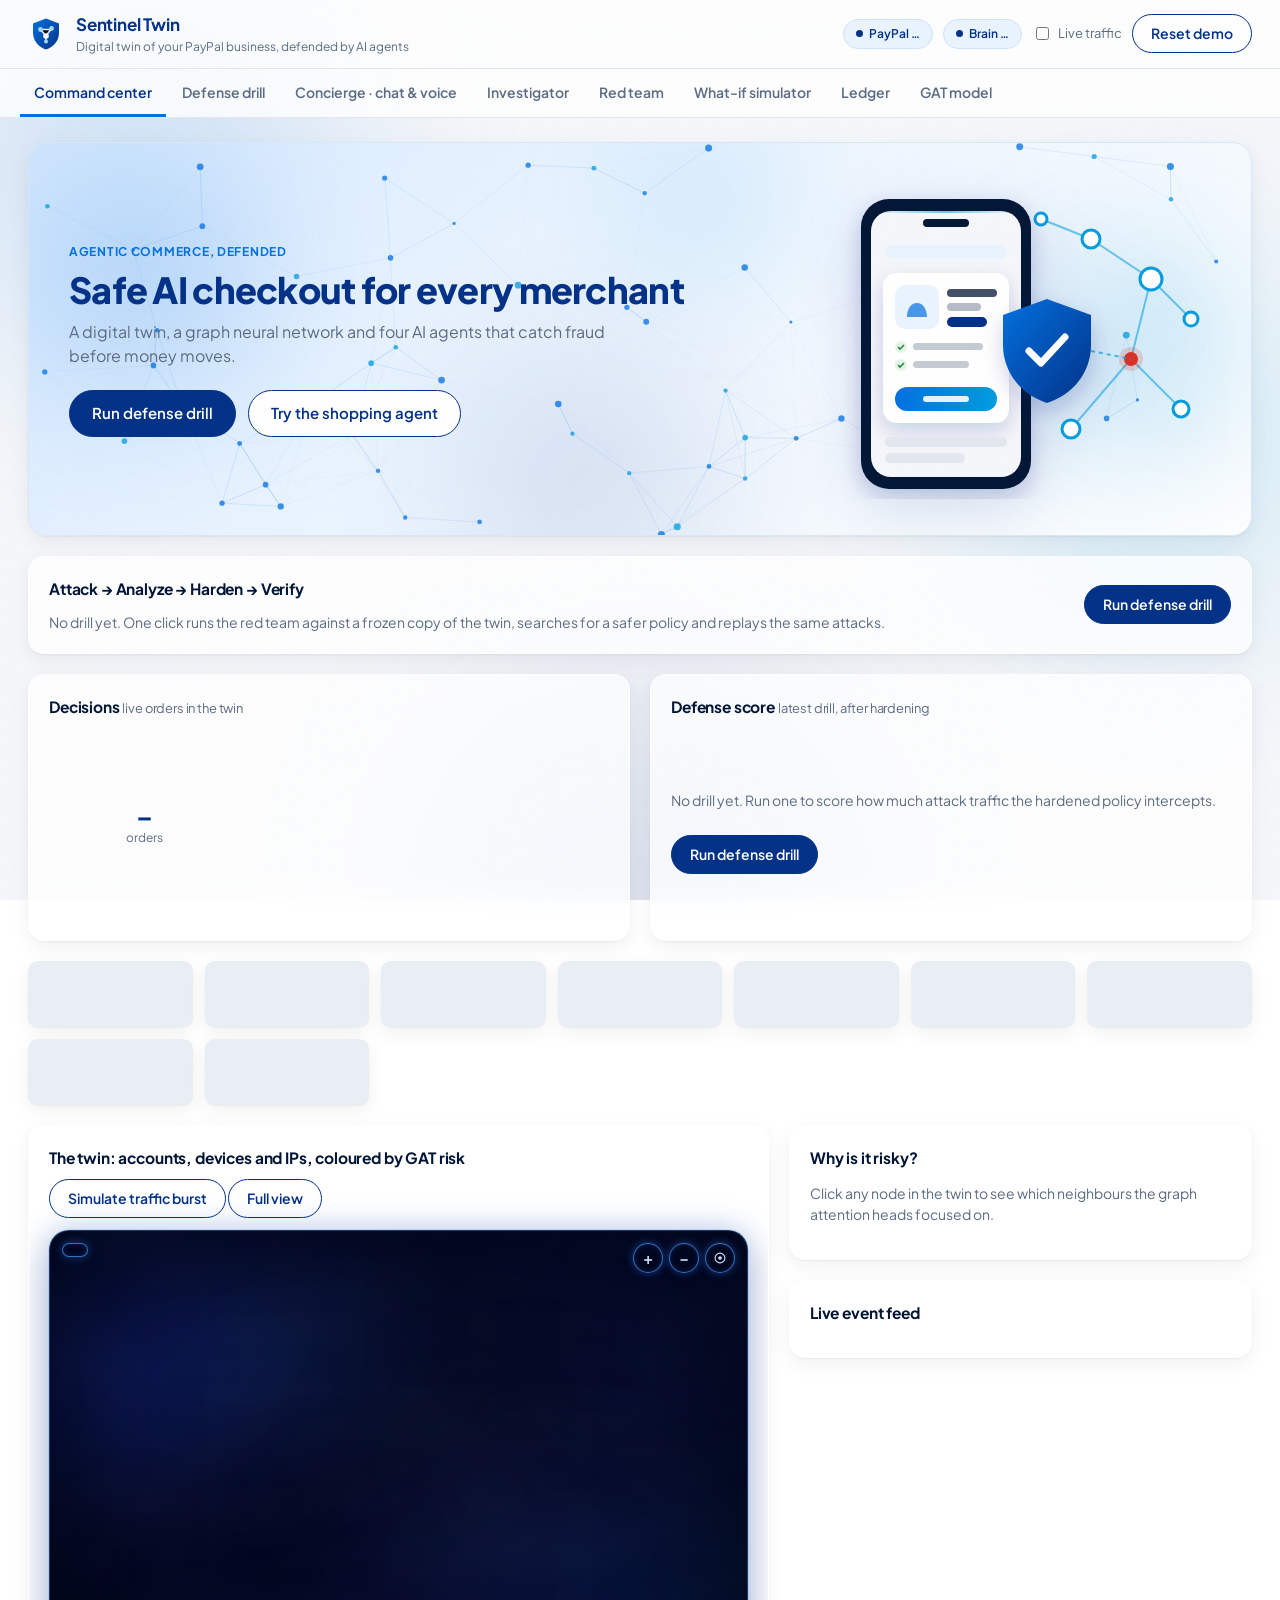
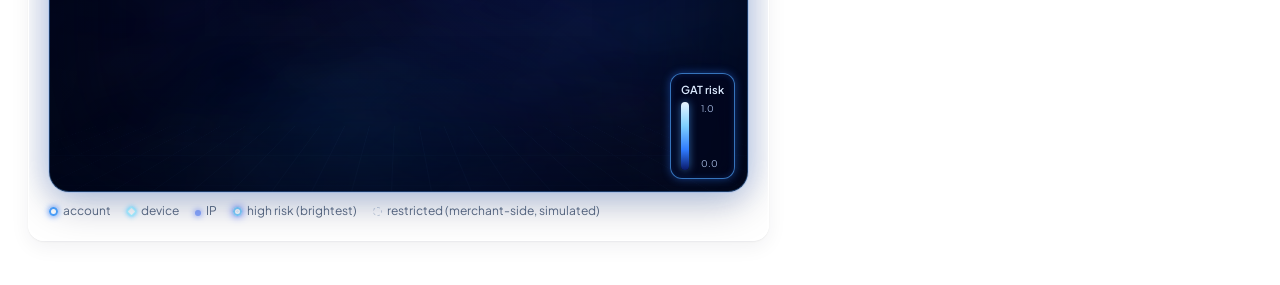
==== commit ad86f432: "Landing: editorial how-it-works rows with real product shots, deep links into app tabs; README and v" ====
--- a/static/index.html
+++ b/static/index.html
@@ -9,7 +9,7 @@
 <link rel="stylesheet" href="https://fonts.googleapis.com/css2?family=Plus+Jakarta+Sans:wght@400;500;600;700;800&display=swap">
 <link rel="stylesheet" href="/static/vendor/ag-grid.css">
 <link rel="stylesheet" href="/static/vendor/ag-theme-quartz.css">
-<link rel="stylesheet" href="/static/style.css?v=22">
+<link rel="stylesheet" href="/static/style.css?v=23">
 </head>
 <body>
 <div id="page-smoke" aria-hidden="true"><i></i><i></i><i></i></div>
@@ -286,10 +286,10 @@
 <script src="/static/vendor/chart.umd.min.js"></script>
 <script src="/static/vendor/marked.min.js"></script>
 <script src="/static/vendor/purify.min.js"></script>
-<script src="/static/app.js?v=22"></script>
-<script src="/static/drill.js?v=22"></script>
-<script src="/static/receipts.js?v=22"></script>
-<script src="/static/review.js?v=22"></script>
-<script src="/static/fx.js?v=22"></script>
+<script src="/static/app.js?v=23"></script>
+<script src="/static/drill.js?v=23"></script>
+<script src="/static/receipts.js?v=23"></script>
+<script src="/static/review.js?v=23"></script>
+<script src="/static/fx.js?v=23"></script>
 </body>
 </html>
